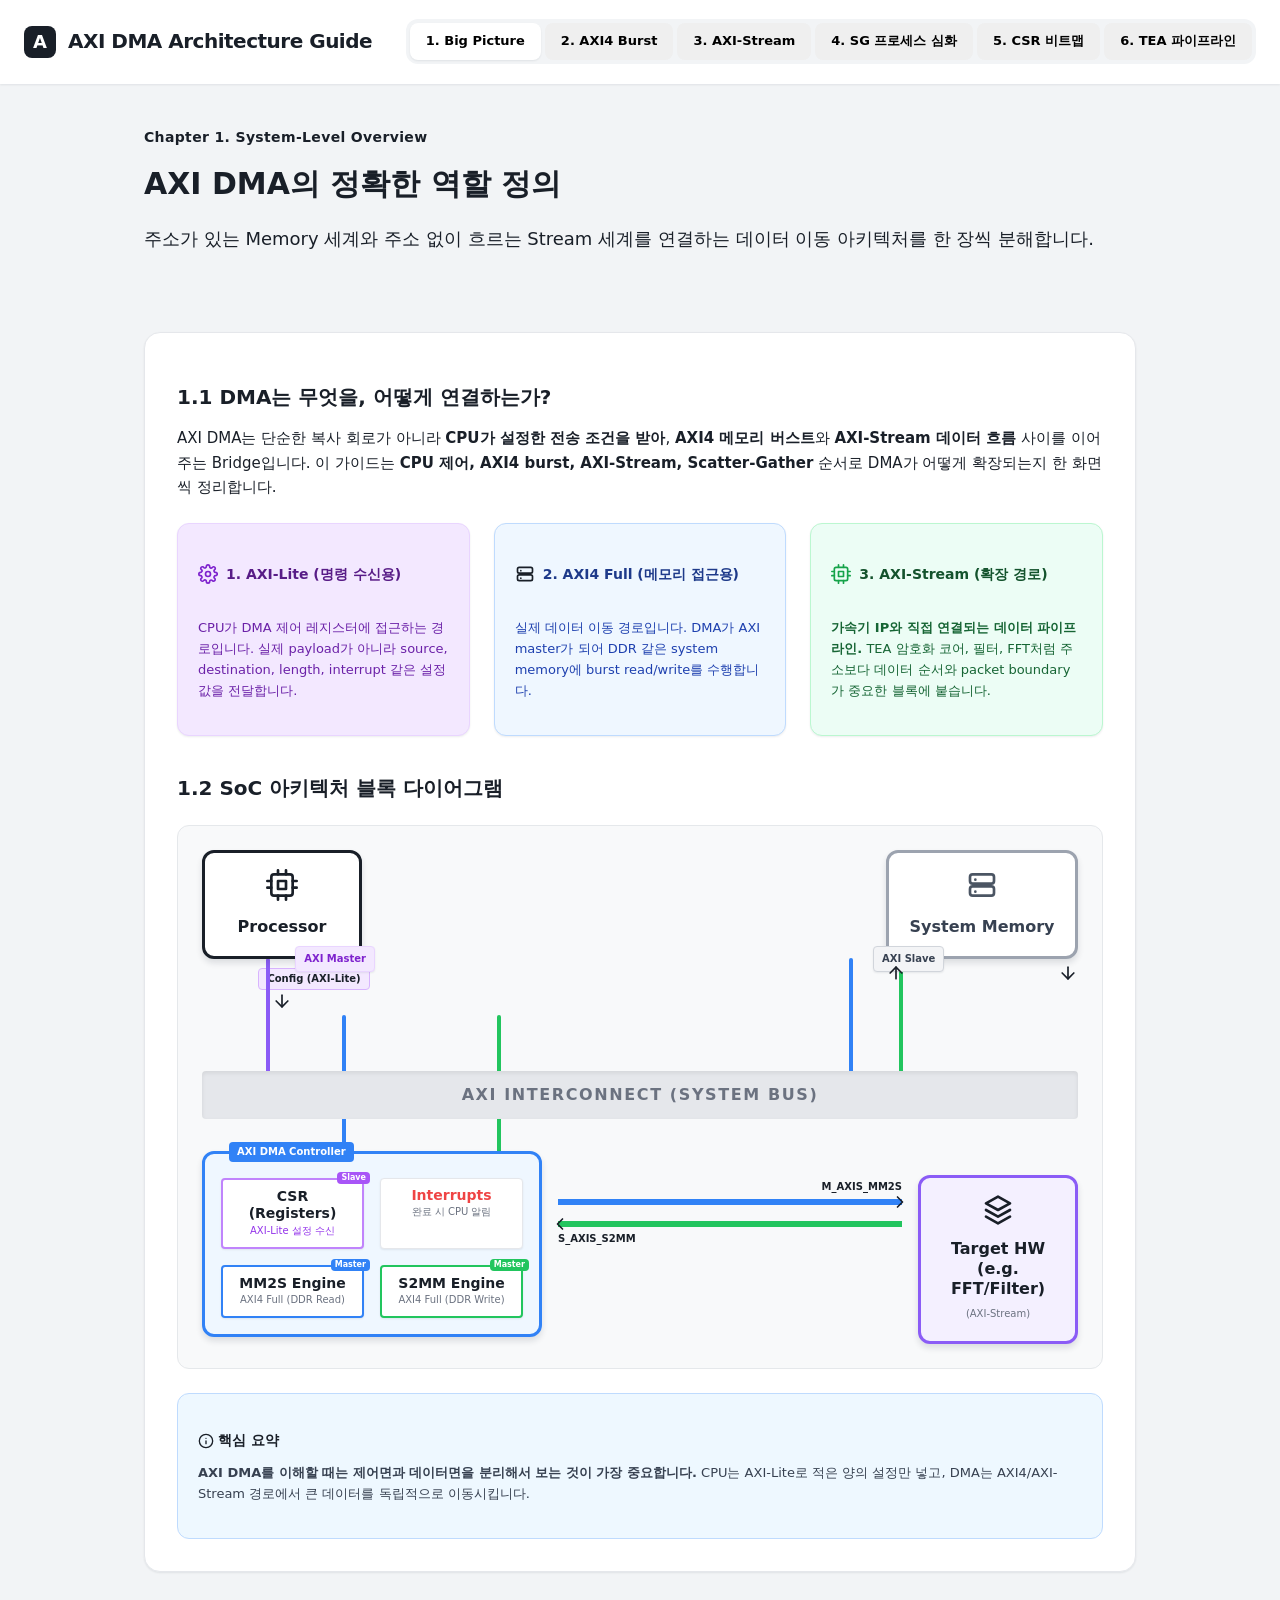
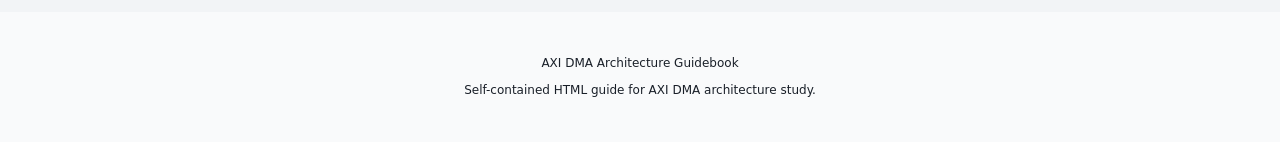
==== docs/index.html @ e0ebd192 "first commit" ====
<!DOCTYPE html>
<html lang="ko">
<head>
  <meta charset="UTF-8">
  <meta name="viewport" content="width=device-width, initial-scale=1.0">
  <title>AXI DMA Advanced Guidebook</title>
  <link rel="icon" href="data:image/svg+xml,%3Csvg viewBox='0 0 32 32'%3E%3Crect width='32' height='32' rx='7' fill='%23191f28'/%3E%3Ctext x='16' y='22' text-anchor='middle' font-size='18' font-family='Arial' font-weight='700' fill='white'%3EA%3C/text%3E%3C/svg%3E">
  
  <!-- Standalone CSS -->
  <style>
    /* Generated utility subset for standalone Guide.html */
    *,::before,::after{box-sizing:border-box;border-width:0;border-style:solid;border-color:#e5e7eb}html{line-height:1.5;-webkit-text-size-adjust:100%}body{margin:0}button{font:inherit;cursor:pointer}strong{font-weight:700}table{border-collapse:collapse}svg{display:block}main,section,div,header,footer,nav{box-sizing:border-box}
    @keyframes spin{to{transform:rotate(360deg)}}@keyframes pulse{50%{opacity:.5}}@keyframes bounce{0%,100%{transform:translateY(-25%);animation-timing-function:cubic-bezier(.8,0,1,1)}50%{transform:none;animation-timing-function:cubic-bezier(0,0,.2,1)}}
    .-bottom-2{bottom:-0.5rem}
    .-bottom-4{bottom:-1rem}
    .-bottom-5{bottom:-1.25rem}
    .-left-4{left:-1rem}
    .-mb-2{margin-bottom:-0.5rem}
    .-ml-2{margin-left:-0.5rem}
    .-mr-2{margin-right:-0.5rem}
    .-mt-1{margin-top:-0.25rem}
    .-right-10{right:-2.5rem}
    .-right-2{right:-0.5rem}
    .-right-4{right:-1rem}
    .-top-10{top:-2.5rem}
    .-top-2{top:-0.5rem}
    .-top-3{top:-0.75rem}
    .-top-5{top:-1.25rem}
    .-top-6{top:-1.5rem}
    .-translate-x-1\/2{transform:translateX(-50%)}
    .-translate-y-1\/2{transform:translateY(-50%)}
    .-z-10{z-index:-10}
    .absolute{position:absolute}
    .animate-bounce{animation:bounce 1s infinite}
    .animate-pulse{animation:pulse 2s cubic-bezier(.4,0,.6,1) infinite}
    .animate-spin{animation:spin 1s linear infinite}
    .backdrop-blur-md{backdrop-filter:blur(12px)}
    .backdrop-blur-sm{backdrop-filter:blur(12px)}
    .bg-\[\#191f28\]{background-color:#191f28}
    .bg-\[\#22c55e\]{background-color:#22c55e}
    .bg-\[\#3182f6\]{background-color:#3182f6}
    .bg-\[\#8b5cf6\]{background-color:#8b5cf6}
    .bg-\[\#dbeafe\]{background-color:#dbeafe}
    .bg-\[\#ecfdf5\]{background-color:#ecfdf5}
    .bg-\[\#eef8ff\]{background-color:#eef8ff}
    .bg-\[\#eff7ff\]{background-color:#eff7ff}
    .bg-\[\#f2f4f6\]{background-color:#f2f4f6}
    .bg-\[\#f3e8ff\]{background-color:#f3e8ff}
    .bg-\[\#f4f0ff\]{background-color:#f4f0ff}
    .bg-\[\#f8f9fa\]{background-color:#f8f9fa}
    .bg-\[\#f9fafb\]{background-color:#f9fafb}
    .bg-\[\#fff7ed\]{background-color:#fff7ed}
    .bg-blue-50{background-color:#eff6ff}
    .bg-blue-500{background-color:#3b82f6}
    .bg-blue-600{background-color:#2563eb}
    .bg-gray-100{background-color:#f3f4f6}
    .bg-gray-200{background-color:#e5e7eb}
    .bg-gray-300{background-color:#d1d5db}
    .bg-gray-50{background-color:#f9fafb}
    .bg-gray-700{background-color:#374151}
    .bg-gray-800{background-color:#1f2937}
    .bg-gray-900{background-color:#111827}
    .bg-green-50{background-color:#f0fdf4}
    .bg-green-500{background-color:#22c55e}
    .bg-green-600{background-color:#16a34a}
    .bg-orange-400{background-color:#fb923c}
    .bg-orange-50{background-color:#fff7ed}
    .bg-orange-500{background-color:#f97316}
    .bg-pink-100{background-color:#fce7f3}
    .bg-pink-500{background-color:#ec4899}
    .bg-purple-100{background-color:#f3e8ff}
    .bg-purple-50{background-color:#faf5ff}
    .bg-purple-500{background-color:#a855f7}
    .bg-purple-600{background-color:#9333ea}
    .bg-red-100{background-color:#fee2e2}
    .bg-red-500{background-color:#ef4444}
    .bg-red-600{background-color:#dc2626}
    .bg-white{background-color:#ffffff}
    .bg-white\/10{background-color:rgba(255,255,255,0.1)}
    .bg-white\/95{background-color:rgba(255,255,255,0.95)}
    .bg-yellow-50{background-color:#fefce8}
    .block{display:block}
    .blur-3xl{filter:blur(64px)}
    .border{border-width:1px;border-style:solid}
    .border-2{border-width:2px}
    .border-\[\#191f28\]{border-color:#191f28}
    .border-\[\#22c55e\]{border-color:#22c55e}
    .border-\[\#3182f6\]{border-color:#3182f6}
    .border-\[\#8b5cf6\]{border-color:#8b5cf6}
    .border-\[\#d8b4fe\]{border-color:#d8b4fe}
    .border-\[\#e5e8eb\]{border-color:#e5e8eb}
    .border-\[3px\]{border-width:3px}
    .border-blue-100{border-color:#dbeafe}
    .border-blue-200{border-color:#bfdbfe}
    .border-blue-300{border-color:#93c5fd}
    .border-blue-400{border-color:#60a5fa}
    .border-dashed{border-style:dashed}
    .border-gray-100{border-color:#f3f4f6}
    .border-gray-200{border-color:#e5e7eb}
    .border-gray-300{border-color:#d1d5db}
    .border-gray-400{border-color:#9ca3af}
    .border-gray-600{border-color:#4b5563}
    .border-gray-800{border-color:#1f2937}
    .border-green-200{border-color:#bbf7d0}
    .border-green-300{border-color:#86efac}
    .border-green-400{border-color:#4ade80}
    .border-green-500{border-color:#22c55e}
    .border-orange-200{border-color:#fed7aa}
    .border-orange-400{border-color:#fb923c}
    .border-orange-500{border-color:#f97316}
    .border-purple-200{border-color:#e9d5ff}
    .border-purple-400{border-color:#c084fc}
    .border-red-200{border-color:#fecaca}
    .border-red-400{border-color:#f87171}
    .border-red-500{border-color:#ef4444}
    .border-red-600{border-color:#dc2626}
    .border-white\/10{border-color:rgba(255,255,255,0.1)}
    .border-white\/20{border-color:rgba(255,255,255,0.2)}
    .cursor-not-allowed{cursor:not-allowed}
    .duration-1000{transition-duration:1000ms}
    .duration-300{transition-duration:300ms}
    .duration-700{transition-duration:700ms}
    .ease-in-out{transition-timing-function:cubic-bezier(.4,0,.2,1)}
    .flex{display:flex}
    .flex-1{flex:1 1 0%}
    .flex-col{flex-direction:column}
    .font-black{font-weight:900}
    .font-bold{font-weight:700}
    .font-extrabold{font-weight:800}
    .font-medium{font-weight:500}
    .font-normal{font-weight:400}
    .font-sans{font-family:system-ui, -apple-system, BlinkMacSystemFont, "Segoe UI", sans-serif}
    .font-semibold{font-weight:600}
    .gap-1{gap:0.25rem}
    .gap-2{gap:0.5rem}
    .gap-3{gap:0.75rem}
    .gap-4{gap:1rem}
    .gap-5{gap:1.25rem}
    .gap-6{gap:1.5rem}
    .gap-8{gap:2rem}
    .grid{display:grid}
    .grid-cols-2{grid-template-columns:repeat(2, minmax(0, 1fr))}
    .grid-cols-\[90px_1fr\]{grid-template-columns:90px 1fr}
    .h-1{height:0.25rem}
    .h-1\.5{height:0.375rem}
    .h-10{height:2.5rem}
    .h-12{height:3rem}
    .h-16{height:4rem}
    .h-2{height:0.5rem}
    .h-24{height:6rem}
    .h-28{height:7rem}
    .h-3{height:0.75rem}
    .h-32{height:8rem}
    .h-4{height:1rem}
    .h-40{height:10rem}
    .h-48{height:12rem}
    .h-5{height:1.25rem}
    .h-6{height:1.5rem}
    .h-8{height:2rem}
    .h-\[180px\]{height:180px}
    .h-\[240px\]{height:240px}
    .h-\[360px\]{height:360px}
    .h-full{height:100%}
    .h-px{height:1px}
    .hidden{display:none}
    .hover\:bg-blue-600:hover{background-color:#2563eb}
    .hover\:bg-gray-200\/50:hover{background-color:rgba(229,231,235,0.5)}
    .hover\:bg-green-600:hover{background-color:#16a34a}
    .hover\:bg-orange-600:hover{background-color:#ea580c}
    .hover\:bg-purple-600:hover{background-color:#9333ea}
    .hover\:text-\[\#4e5968\]:hover{font-size:#4e5968}
    .inset-0{inset:0}
    .inset-x-0{left:0;right:0}
    .italic{font-style:italic}
    .items-center{align-items:center}
    .items-start{align-items:flex-start}
    .items-stretch{align-items:stretch}
    .justify-between{justify-content:space-between}
    .justify-center{justify-content:center}
    .justify-end{justify-content:flex-end}
    .justify-start{justify-content:flex-start}
    .leading-relaxed{line-height:1.625}
    .leading-tight{line-height:1.25}
    .left-0{left:0}
    .left-1\/2{left:50%}
    .left-4{left:1rem}
    .left-6{left:1.5rem}
    .left-8{left:2rem}
    .left-\[-20px\]{left:-20px}
    .left-\[140px\]{left:140px}
    .left-\[295px\]{left:295px}
    .left-\[64px\]{left:64px}
    @media (min-width:1024px){.lg\:flex{display:flex}}
    @media (min-width:1024px){.lg\:flex-row{flex-direction:row}}
    @media (min-width:1024px){.lg\:grid-cols-2{grid-template-columns:repeat(2, minmax(0, 1fr))}}
    @media (min-width:1024px){.lg\:grid-cols-\[1\.1fr_0\.9fr\]{grid-template-columns:1.1fr 0.9fr}}
    @media (min-width:1024px){.lg\:grid-cols-\[1\.4fr_1fr\]{grid-template-columns:1.4fr 1fr}}
    @media (min-width:1024px){.lg\:grid-cols-\[1fr_80px_1fr_80px_1fr\]{grid-template-columns:1fr 80px 1fr 80px 1fr}}
    @media (min-width:1024px){.lg\:hidden{display:none}}
    @media (min-width:1024px){.lg\:py-10{padding-top:2.5rem;padding-bottom:2.5rem}}
    .linear{transition-timing-function:linear}
    .max-w-2xl{max-width:42rem}
    .max-w-4xl{max-width:56rem}
    .max-w-5xl{max-width:64rem}
    .mb-1{margin-bottom:0.25rem}
    .mb-10{margin-bottom:2.5rem}
    .mb-2{margin-bottom:0.5rem}
    .mb-3{margin-bottom:0.75rem}
    .mb-4{margin-bottom:1rem}
    .mb-6{margin-bottom:1.5rem}
    .mb-8{margin-bottom:2rem}
    @media (min-width:768px){.md\:grid-cols-2{grid-template-columns:repeat(2, minmax(0, 1fr))}}
    @media (min-width:768px){.md\:grid-cols-3{grid-template-columns:repeat(3, minmax(0, 1fr))}}
    @media (min-width:768px){.md\:grid-cols-5{grid-template-columns:repeat(5, minmax(0, 1fr))}}
    .min-h-\[72px\]{min-height:72px}
    .min-h-screen{min-height:100vh}
    .ml-1{margin-left:0.25rem}
    .ml-12{margin-left:3rem}
    .ml-16{margin-left:4rem}
    .ml-2{margin-left:0.5rem}
    .mt-0\.5{margin-top:0.125rem}
    .mt-1{margin-top:0.25rem}
    .mt-10{margin-top:2.5rem}
    .mt-12{margin-top:3rem}
    .mt-2{margin-top:0.5rem}
    .mt-3{margin-top:0.75rem}
    .mt-4{margin-top:1rem}
    .mt-6{margin-top:1.5rem}
    .mt-8{margin-top:2rem}
    .mt-auto{margin-top:auto}
    .mx-2{margin-left:0.5rem;margin-right:0.5rem}
    .mx-auto{margin-left:auto;margin-right:auto}
    .opacity-0{opacity:0.0}
    .opacity-50{opacity:0.5}
    .opacity-60{opacity:0.6}
    .overflow-hidden{overflow:hidden}
    .overflow-x-auto{overflow-x:auto}
    .p-1{padding:0.25rem}
    .p-2{padding:0.5rem}
    .p-3{padding:0.75rem}
    .p-4{padding:1rem}
    .p-5{padding:1.25rem}
    .p-6{padding:1.5rem}
    .p-8{padding:2rem}
    .pb-6{padding-bottom:1.5rem}
    .pl-3{padding-left:0.75rem}
    .pointer-events-none{pointer-events:none}
    .px-1{padding-left:0.25rem;padding-right:0.25rem}
    .px-1\.5{padding-left:0.375rem;padding-right:0.375rem}
    .px-2{padding-left:0.5rem;padding-right:0.5rem}
    .px-3{padding-left:0.75rem;padding-right:0.75rem}
    .px-4{padding-left:1rem;padding-right:1rem}
    .px-5{padding-left:1.25rem;padding-right:1.25rem}
    .px-6{padding-left:1.5rem;padding-right:1.5rem}
    .py-0\.5{padding-top:0.125rem;padding-bottom:0.125rem}
    .py-1{padding-top:0.25rem;padding-bottom:0.25rem}
    .py-1\.5{padding-top:0.375rem;padding-bottom:0.375rem}
    .py-2{padding-top:0.5rem;padding-bottom:0.5rem}
    .py-2\.5{padding-top:0.625rem;padding-bottom:0.625rem}
    .py-4{padding-top:1rem;padding-bottom:1rem}
    .py-8{padding-top:2rem;padding-bottom:2rem}
    .relative{position:relative}
    .right-4{right:1rem}
    .right-\[175px\]{right:175px}
    .right-\[225px\]{right:225px}
    .rounded{border-radius:0.25rem}
    .rounded-2xl{border-radius:1rem}
    .rounded-full{border-radius:9999px}
    .rounded-lg{border-radius:0.5rem}
    .rounded-md{border-radius:0.25rem}
    .rounded-xl{border-radius:0.75rem}
    .self-start{align-self:flex-start}
    .shadow{box-shadow:0 1px 3px rgba(15,23,42,.12),0 1px 2px rgba(15,23,42,.08)}
    .shadow-\[0_0_15px_rgba\(0\,0\,0\,0\.5\)\]{box-shadow:0 0 15px rgba(0,0,0,0.5)}
    .shadow-\[0_0_15px_rgba\(249\,115\,22\,0\.4\)\]{box-shadow:0 0 15px rgba(249,115,22,0.4)}
    .shadow-\[0_0_15px_rgba\(49\,130\,246\,0\.5\)\]{box-shadow:0 0 15px rgba(49,130,246,0.5)}
    .shadow-inner{box-shadow:inset 0 2px 4px rgba(0,0,0,.08)}
    .shadow-lg{box-shadow:0 10px 15px rgba(15,23,42,.15)}
    .shadow-md{box-shadow:0 4px 6px rgba(15,23,42,.12)}
    .shadow-sm{box-shadow:0 1px 2px rgba(15,23,42,.08)}
    .shrink-0{flex-shrink:0}
    .sticky{position:sticky}
    .text-2xl{font-size:1.5rem;line-height:1.25}
    .text-3xl{font-size:1.875rem;line-height:1.25}
    .text-\[\#191f28\]{font-size:#191f28}
    .text-\[\#22c55e\]{font-size:#22c55e}
    .text-\[\#3182f6\]{font-size:#3182f6}
    .text-\[\#4e5968\]{font-size:#4e5968}
    .text-\[\#7c3aed\]{font-size:#7c3aed}
    .text-\[\#8b5cf6\]{font-size:#8b5cf6}
    .text-\[\#8b95a1\]{font-size:#8b95a1}
    .text-\[\#f59e0b\]{font-size:#f59e0b}
    .text-\[10px\]{font-size:10px}
    .text-\[11px\]{font-size:11px}
    .text-\[12\.5px\]{font-size:12.5px}
    .text-\[12px\]{font-size:12px}
    .text-\[13px\]{font-size:13px}
    .text-\[14px\]{font-size:14px}
    .text-\[15px\]{font-size:15px}
    .text-\[8px\]{font-size:8px}
    .text-\[9px\]{font-size:9px}
    .text-blue-300{color:#93c5fd}
    .text-blue-400{color:#60a5fa}
    .text-blue-600{color:#2563eb}
    .text-blue-700{color:#1d4ed8}
    .text-blue-800{color:#1e40af}
    .text-blue-900{color:#1e3a8a}
    .text-center{text-align:center}
    .text-gray-200{color:#e5e7eb}
    .text-gray-300{color:#d1d5db}
    .text-gray-400{color:#9ca3af}
    .text-gray-500{color:#6b7280}
    .text-gray-600{color:#4b5563}
    .text-gray-700{color:#374151}
    .text-green-300{color:#86efac}
    .text-green-400{color:#4ade80}
    .text-green-600{color:#16a34a}
    .text-green-700{color:#15803d}
    .text-green-800{color:#166534}
    .text-green-900{color:#14532d}
    .text-lg{font-size:1.125rem;line-height:1.25}
    .text-orange-400{color:#fb923c}
    .text-orange-500{color:#f97316}
    .text-orange-600{color:#ea580c}
    .text-orange-700{color:#c2410c}
    .text-orange-800{color:#9a3412}
    .text-orange-900{color:#7c2d12}
    .text-pink-100{color:#fce7f3}
    .text-pink-500{color:#ec4899}
    .text-pink-600{color:#db2777}
    .text-purple-100{color:#f3e8ff}
    .text-purple-500{color:#a855f7}
    .text-purple-600{color:#9333ea}
    .text-purple-700{color:#7e22ce}
    .text-purple-800{color:#6b21a8}
    .text-purple-900{color:#581c87}
    .text-red-400{color:#f87171}
    .text-red-500{color:#ef4444}
    .text-red-600{color:#dc2626}
    .text-sm{font-size:0.875rem;line-height:1.25}
    .text-white{color:#ffffff}
    .text-xl{font-size:1.25rem;line-height:1.25}
    .text-xs{font-size:0.75rem;line-height:1.25}
    .text-yellow-700{color:#a16207}
    .top-0{top:0}
    .top-1\/2{top:50%}
    .top-4{top:1rem}
    .top-\[108px\]{top:108px}
    .top-\[125px\]{top:125px}
    .top-\[15\%\]{top:15%}
    .top-\[165px\]{top:165px}
    .top-\[20\%\]{top:20%}
    .top-\[250px\]{top:250px}
    .top-\[30\%\]{top:30%}
    .top-\[35\%\]{top:35%}
    .top-\[40px\]{top:40px}
    .top-\[45\%\]{top:45%}
    .top-\[50\%\]{top:50%}
    .top-\[60\%\]{top:60%}
    .top-\[65\%\]{top:65%}
    .top-\[75\%\]{top:75%}
    .top-\[80\%\]{top:80%}
    .tracking-tight{letter-spacing:-0.025em}
    .tracking-wide{letter-spacing:0.025em}
    .tracking-widest{letter-spacing:0.1em}
    .transition-all{transition:all .2s ease}
    .transition-opacity{transition:all .2s ease}
    .transition-transform{transition:all .2s ease}
    .uppercase{text-transform:uppercase}
    .w-0{width:0}
    .w-1{width:0.25rem}
    .w-16{width:4rem}
    .w-20{width:5rem}
    .w-24{width:6rem}
    .w-28{width:7rem}
    .w-3{width:0.75rem}
    .w-32{width:8rem}
    .w-4{width:1rem}
    .w-40{width:10rem}
    .w-48{width:12rem}
    .w-5{width:1.25rem}
    .w-6{width:1.5rem}
    .w-8{width:2rem}
    .w-\[340px\]{width:340px}
    .w-full{width:100%}
    .w-px{width:1px}
    .whitespace-nowrap{white-space:nowrap}
    .z-0{z-index:0}
    .z-10{z-index:10}
    .z-20{z-index:20}
    .z-50{z-index:50}
    .space-y-10 > :not([hidden]) ~ :not([hidden]){margin-top:2.5rem}
    .space-y-2 > :not([hidden]) ~ :not([hidden]){margin-top:0.5rem}
    .space-y-3 > :not([hidden]) ~ :not([hidden]){margin-top:0.75rem}
    .space-y-4 > :not([hidden]) ~ :not([hidden]){margin-top:1rem}
    @media (min-width:1024px){.lg\:hidden{display:none}.lg\:flex{display:flex}.lg\:flex-row{flex-direction:row}.lg\:py-10{padding-top:2.5rem;padding-bottom:2.5rem}}
    @media (min-width:768px){.md\:block{display:block}.md\:grid-cols-2{grid-template-columns:repeat(2,minmax(0,1fr))}.md\:grid-cols-3{grid-template-columns:repeat(3,minmax(0,1fr))}.md\:grid-cols-5{grid-template-columns:repeat(5,minmax(0,1fr))}}

        body {
          font-family: "Pretendard", -apple-system, BlinkMacSystemFont, system-ui, Roboto, sans-serif;
          background-color: #f2f4f6;
          color: #191f28;
          line-height: 1.6;
        }
        
        ::selection {
          background-color: #3182f6;
          color: white;
        }

        .inline-icon {
          display: inline-block;
          flex-shrink: 0;
          stroke: currentColor;
          vertical-align: -0.125em;
        }

        .hide-scrollbar::-webkit-scrollbar {
          display: none;
        }
        .hide-scrollbar {
          -ms-overflow-style: none;
          scrollbar-width: none;
        }

        .data-table {
          width: 100%;
          border-collapse: collapse;
          font-size: 0.875rem;
        }
        .data-table th, .data-table td {
          border: 1px solid #e5e8eb;
          padding: 12px 16px;
          text-align: left;
        }
        .data-table th {
          background-color: #f9fafb;
          font-weight: 700;
          color: #4e5968;
        }
        .data-table td {
          color: #191f28;
          vertical-align: top;
        }
        .tab-content {
          display: none;
          animation: fadeIn 0.3s ease-out forwards;
        }
        .tab-content.active {
          display: block;
        }
        @keyframes fadeIn {
          from { opacity: 0; transform: translateY(5px); }
          to { opacity: 1; transform: translateY(0); }
        }

        /* SG & AXI Animation Classes */
        .bd-card { transition: all 0.4s ease; border: 2px solid transparent; }
        .bd-active { border-color: #3182f6; box-shadow: 0 0 0 4px rgba(49, 130, 246, 0.2); transform: translateX(10px); }
        .bd-updating { border-color: #f59e0b; box-shadow: 0 0 0 4px rgba(245, 158, 11, 0.2); transform: translateX(10px); }
        .bd-completed { border-color: #22c55e; background-color: #f0fdf4; opacity: 0.7; }
        
        .data-chunk { transition: all 0.4s ease; border: 2px dashed #cbd5e1; }
        .data-chunk-active { border-color: #8b5cf6; border-style: solid; box-shadow: 0 0 15px rgba(139, 92, 246, 0.4); background-color: #f3e8ff; }
        .data-chunk-done { border-color: #22c55e; border-style: solid; background-color: #dcfce7; }
        
        @keyframes progressFill { from { width: 0%; } to { width: 100%; } }
        .progress-active { animation: progressFill 2s linear forwards; }
        
        /* Stream Packet Animations */
        .stream-packet { 
          position: absolute; 
          transition: transform 2s linear, opacity 0.3s;
        }
        
        @keyframes flowConveyor {
          0% { background-position: 0 0; }
          100% { background-position: 40px 0; }
        }
        .conveyor-belt {
          background-image: linear-gradient(45deg, rgba(255,255,255,.15) 25%, transparent 25%, transparent 50%, rgba(255,255,255,.15) 50%, rgba(255,255,255,.15) 75%, transparent 75%, transparent);
          background-size: 40px 40px;
        }
        .conveyor-active {
          animation: flowConveyor 1s linear infinite reverse;
        }
        
        /* AXI4 Full Signal Animations */
        .packet { transition: all 0.5s ease-in-out; opacity: 0; position: absolute; }
        .packet.moving-right { transform: translateX(300px); opacity: 1; }
        .packet.moving-left { transform: translateX(-300px); opacity: 1; }

        /* Bitfield Hover Effects */
        .bit-group { transition: all 0.2s; cursor: pointer; }
        .bit-group:hover { transform: scale(1.05); z-index: 10; position: relative; box-shadow: 0 4px 6px -1px rgba(0, 0, 0, 0.1); }
        .desc-box { transition: all 0.3s; }
  </style>
</head>
<body class="min-h-screen flex flex-col">

  <!-- Header / GNB -->
  <header class="sticky top-0 z-50 bg-white/95 backdrop-blur-md border-b border-gray-200 px-6 py-4 flex justify-between items-center shadow-sm">
    <div class="flex items-center gap-3">
      <div class="w-8 h-8 bg-[#191f28] rounded-lg flex items-center justify-center text-white font-bold text-lg">A</div>
      <h1 class="text-xl font-bold text-[#191f28] tracking-tight">AXI DMA Architecture Guide</h1>
    </div>
    
    <!-- Desktop Nav -->
    <nav class="hidden lg:flex gap-1 bg-[#f2f4f6] p-1 rounded-xl overflow-x-auto">
      <button onclick="switchTab('intro')" id="nav-intro" class="tab-btn px-4 py-2 rounded-lg text-[13px] font-semibold transition-all bg-white text-[#191f28] shadow-sm">1. Big Picture</button>
      <button onclick="switchTab('axi4')" id="nav-axi4" class="tab-btn px-4 py-2 rounded-lg text-[13px] font-semibold transition-all text-[#8b95a1] hover:text-[#4e5968] hover:bg-gray-200/50">2. AXI4 Burst</button>
      <button onclick="switchTab('axi')" id="nav-axi" class="tab-btn px-4 py-2 rounded-lg text-[13px] font-semibold transition-all text-[#8b95a1] hover:text-[#4e5968] hover:bg-gray-200/50">3. AXI-Stream</button>
      <button onclick="switchTab('sg')" id="nav-sg" class="tab-btn px-4 py-2 rounded-lg text-[13px] font-semibold transition-all text-[#8b95a1] hover:text-[#4e5968] hover:bg-gray-200/50">4. SG 프로세스 심화</button>
      <button onclick="switchTab('csr')" id="nav-csr" class="tab-btn px-4 py-2 rounded-lg text-[13px] font-semibold transition-all text-[#8b95a1] hover:text-[#4e5968] hover:bg-gray-200/50">5. CSR 비트맵</button>
      <button onclick="switchTab('case')" id="nav-case" class="tab-btn px-4 py-2 rounded-lg text-[13px] font-semibold transition-all text-[#8b95a1] hover:text-[#4e5968] hover:bg-gray-200/50">6. TEA 파이프라인</button>
    </nav>
  </header>

  <!-- Mobile Nav -->
  <div class="lg:hidden bg-white border-b border-gray-200 px-2 py-2 flex overflow-x-auto hide-scrollbar gap-2">
    <button onclick="switchTab('intro')" id="mob-intro" class="mob-btn shrink-0 px-3 py-1.5 rounded-lg text-xs font-bold bg-[#191f28] text-white">1. Big Picture</button>
    <button onclick="switchTab('axi4')" id="mob-axi4" class="mob-btn shrink-0 px-3 py-1.5 rounded-lg text-xs font-medium text-gray-500 bg-gray-50 border border-gray-200">2. Burst</button>
    <button onclick="switchTab('axi')" id="mob-axi" class="mob-btn shrink-0 px-3 py-1.5 rounded-lg text-xs font-medium text-gray-500 bg-gray-50 border border-gray-200">3. Stream</button>
    <button onclick="switchTab('sg')" id="mob-sg" class="mob-btn shrink-0 px-3 py-1.5 rounded-lg text-xs font-medium text-gray-500 bg-gray-50 border border-gray-200">4. SG 모드</button>
    <button onclick="switchTab('csr')" id="mob-csr" class="mob-btn shrink-0 px-3 py-1.5 rounded-lg text-xs font-medium text-gray-500 bg-gray-50 border border-gray-200">5. CSR</button>
    <button onclick="switchTab('case')" id="mob-case" class="mob-btn shrink-0 px-3 py-1.5 rounded-lg text-xs font-medium text-gray-500 bg-gray-50 border border-gray-200">6. TEA 사례</button>
  </div>

  <main class="max-w-5xl w-full mx-auto px-4 py-8 lg:py-10 flex-1">
    
    <!-- ==========================================
         Chapter 1. System Big Picture
    =========================================== -->
    <section id="intro-section" class="tab-content active space-y-10">
      <div class="space-y-4 border-b border-gray-200 pb-6">
        <span class="text-[#3182f6] font-bold text-sm tracking-wide">Chapter 1. System-Level Overview</span>
        <h2 class="text-3xl font-extrabold text-[#191f28]">AXI DMA의 정확한 역할 정의</h2>
        <p class="text-[#4e5968] text-lg">주소가 있는 Memory 세계와 주소 없이 흐르는 Stream 세계를 연결하는 데이터 이동 아키텍처를 한 장씩 분해합니다.</p>
      </div>

      <div class="bg-white rounded-2xl p-8 border border-gray-200 shadow-sm">
        
        <!-- DMA의 정확한 정의 해설 -->
        <h3 class="text-xl font-bold text-[#191f28] mb-4">1.1 DMA는 무엇을, 어떻게 연결하는가?</h3>
        <p class="text-[15px] text-[#4e5968] mb-6 leading-relaxed">
          AXI DMA는 단순한 복사 회로가 아니라 <strong>CPU가 설정한 전송 조건을 받아</strong>, <strong>AXI4 메모리 버스트</strong>와
          <strong>AXI-Stream 데이터 흐름</strong> 사이를 이어 주는 Bridge입니다.
          이 가이드는 <strong>CPU 제어, AXI4 burst, AXI-Stream, Scatter-Gather</strong> 순서로 DMA가 어떻게 확장되는지 한 화면씩 정리합니다.
        </p>

        <div class="grid md:grid-cols-3 gap-6 mb-10">
          <div class="bg-[#f3e8ff] p-5 rounded-xl border border-purple-200 shadow-sm">
            <div class="flex items-center gap-2 mb-2">
              <i data-lucide="settings" class="w-5 h-5 text-purple-700"></i>
              <h4 class="font-bold text-purple-900 text-[14px]">1. AXI-Lite (명령 수신용)</h4>
            </div>
            <p class="text-[13px] text-purple-800 leading-relaxed">
              CPU가 DMA 제어 레지스터에 접근하는 경로입니다. 실제 payload가 아니라 source, destination, length, interrupt 같은 설정 값을 전달합니다.
            </p>
          </div>
          
          <div class="bg-[#eff7ff] p-5 rounded-xl border border-blue-200 shadow-sm">
            <div class="flex items-center gap-2 mb-2">
              <i data-lucide="server" class="w-5 h-5 text-[#3182f6]"></i>
              <h4 class="font-bold text-blue-900 text-[14px]">2. AXI4 Full (메모리 접근용)</h4>
            </div>
            <p class="text-[13px] text-blue-800 leading-relaxed">
              실제 데이터 이동 경로입니다. DMA가 AXI master가 되어 DDR 같은 system memory에 burst read/write를 수행합니다.
            </p>
          </div>

          <div class="bg-[#ecfdf5] p-5 rounded-xl border border-green-200 shadow-sm">
            <div class="flex items-center gap-2 mb-2">
              <i data-lucide="cpu" class="w-5 h-5 text-green-600"></i>
              <h4 class="font-bold text-green-900 text-[14px]">3. AXI-Stream (확장 경로)</h4>
            </div>
            <p class="text-[13px] text-green-800 leading-relaxed">
              <strong>가속기 IP와 직접 연결되는 데이터 파이프라인.</strong> TEA 암호화 코어, 필터, FFT처럼 주소보다 데이터 순서와 packet boundary가 중요한 블록에 붙습니다.
            </p>
          </div>
        </div>

        <!-- System Big Picture Diagram -->
        <h3 class="text-xl font-bold text-[#191f28] mb-6">1.2 SoC 아키텍처 블록 다이어그램</h3>
        <div class="bg-[#f8f9fa] border border-[#e5e8eb] p-6 rounded-xl flex flex-col items-center">
          <div class="w-full max-w-4xl relative">
            <div class="flex justify-between items-start mb-10">
              <div class="w-40 flex flex-col items-center">
                <div class="w-full bg-white border-[3px] border-[#191f28] rounded-xl p-4 shadow-md text-center z-10 relative">
                  <i data-lucide="cpu" class="w-8 h-8 text-[#191f28] mx-auto mb-2"></i>
                  <span class="font-extrabold text-[#191f28] block">Processor</span>
                  <span class="absolute -right-4 -bottom-4 bg-purple-100 text-purple-700 text-[10px] font-bold px-2 py-1 rounded shadow-sm border border-purple-200">AXI Master</span>
                </div>
                <div class="h-10 border-l-4 border-dashed border-[#8b5cf6] flex items-center justify-center -mb-2">
                  <span class="bg-[#f3e8ff] text-[#7c3aed] text-[10px] font-bold px-2 py-0.5 rounded border border-[#d8b4fe] ml-16 whitespace-nowrap">Config (AXI-Lite)</span>
                </div>
                <i data-lucide="arrow-down" class="text-[#8b5cf6] z-10"></i>
              </div>

              <div class="w-48 flex flex-col items-center">
                <div class="w-full bg-white border-[3px] border-gray-400 rounded-xl p-4 shadow-md text-center z-10 relative">
                  <i data-lucide="server" class="w-8 h-8 text-gray-600 mx-auto mb-2"></i>
                  <span class="font-extrabold text-gray-700 block">System Memory</span>
                  <span class="absolute -left-4 -bottom-4 bg-gray-100 text-gray-700 text-[10px] font-bold px-2 py-1 rounded shadow-sm border border-gray-300">AXI Slave</span>
                </div>
                <div class="flex w-full justify-between mt-2">
                  <div class="flex flex-col items-center">
                     <i data-lucide="arrow-up" class="text-[#3182f6] -mt-1 z-10"></i>
                     <div class="h-12 border-l-4 border-[#3182f6]"></div>
                  </div>
                  <div class="flex flex-col items-center">
                     <i data-lucide="arrow-down" class="text-[#22c55e] -mt-1 z-10"></i>
                     <div class="h-12 border-l-4 border-[#22c55e]"></div>
                  </div>
                </div>
              </div>
            </div>

            <div class="w-full h-12 bg-gray-200 border-y-2 border-gray-300 flex items-center justify-center shadow-inner relative rounded z-10">
              <span class="font-extrabold text-gray-500 tracking-widest uppercase">AXI Interconnect (System Bus)</span>
            </div>

            <div class="flex justify-between items-start mt-8">
              <div class="w-[340px] bg-[#eff7ff] border-[3px] border-[#3182f6] rounded-xl p-4 shadow-md z-10 relative">
                <div class="absolute -top-3 left-6 bg-[#3182f6] text-white text-[10px] font-bold px-2 py-0.5 rounded">AXI DMA Controller</div>
                
                <div class="grid grid-cols-2 gap-4 mt-2">
                  <div class="bg-white border-2 border-purple-400 rounded p-2 text-center shadow-sm relative">
                    <span class="absolute -top-2 -right-2 bg-purple-500 text-white text-[8px] font-bold px-1 rounded">Slave</span>
                    <span class="block font-bold text-[#191f28] text-sm">CSR (Registers)</span>
                    <span class="block text-[10px] text-purple-600">AXI-Lite 설정 수신</span>
                  </div>
                  <div class="bg-white border border-gray-200 rounded p-2 text-center shadow-sm">
                    <span class="block font-bold text-red-500 text-sm">Interrupts</span>
                    <span class="block text-[10px] text-gray-500">완료 시 CPU 알림</span>
                  </div>
                  <div class="bg-white border-2 border-[#3182f6] rounded p-2 text-center shadow-sm flex flex-col justify-center relative">
                    <span class="absolute -top-2 -right-2 bg-[#3182f6] text-white text-[8px] font-bold px-1 rounded">Master</span>
                    <span class="block font-extrabold text-[#3182f6] text-sm">MM2S Engine</span>
                    <span class="block text-[10px] text-gray-500">AXI4 Full (DDR Read)</span>
                  </div>
                  <div class="bg-white border-2 border-[#22c55e] rounded p-2 text-center shadow-sm flex flex-col justify-center relative">
                    <span class="absolute -top-2 -right-2 bg-[#22c55e] text-white text-[8px] font-bold px-1 rounded">Master</span>
                    <span class="block font-extrabold text-[#22c55e] text-sm">S2MM Engine</span>
                    <span class="block text-[10px] text-gray-500">AXI4 Full (DDR Write)</span>
                  </div>
                </div>
              </div>

              <div class="flex-1 flex flex-col items-center justify-center relative px-4 mt-12">
                <div class="w-full h-1.5 bg-[#3182f6] relative flex items-center justify-end mb-4">
                  <div class="absolute -top-5 text-[10px] font-bold text-[#3182f6]">M_AXIS_MM2S</div>
                  <i data-lucide="chevron-right" class="text-[#3182f6] -mr-2"></i>
                </div>
                <div class="w-full h-1.5 bg-[#22c55e] relative flex items-center justify-start">
                  <div class="absolute -bottom-5 text-[10px] font-bold text-[#22c55e]">S_AXIS_S2MM</div>
                  <i data-lucide="chevron-left" class="text-[#22c55e] -ml-2"></i>
                </div>
              </div>

              <div class="w-40 flex flex-col items-center mt-6">
                <div class="w-full bg-[#f4f0ff] border-[3px] border-[#8b5cf6] rounded-xl p-4 shadow-md text-center z-10">
                  <i data-lucide="layers" class="w-8 h-8 text-[#8b5cf6] mx-auto mb-2"></i>
                  <span class="font-extrabold text-[#8b5cf6] block leading-tight">Target HW<br>(e.g. FFT/Filter)</span>
                  <span class="text-[10px] text-gray-500">(AXI-Stream)</span>
                </div>
              </div>
            </div>

            <!-- Interconnect vertical lines -->
            <div class="absolute left-[64px] top-[108px] w-1 bg-[#8b5cf6] z-0 opacity-80 rounded-full" style="height: 150px;"></div>
            <div class="absolute right-[225px] top-[108px] w-1 bg-[#3182f6] z-0 opacity-80 rounded-full" style="height: 150px;"></div>
            <div class="absolute right-[175px] top-[108px] w-1 bg-[#22c55e] z-0 opacity-80 rounded-full" style="height: 150px;"></div>
            <div class="absolute left-[140px] top-[165px] w-1 bg-[#3182f6] z-0 opacity-80 rounded-full" style="height: 170px;"></div>
            <div class="absolute left-[295px] top-[165px] w-1 bg-[#22c55e] z-0 opacity-80 rounded-full" style="height: 170px;"></div>
          </div>
        </div>
        
        <!-- Scope note for the base DMA architecture -->
        <div class="mt-6 bg-[#eef8ff] p-5 rounded-xl border border-blue-200">
          <h4 class="font-bold text-[#3182f6] text-sm mb-2 flex items-center gap-1"><i data-lucide="info" class="w-4 h-4"></i> 핵심 요약</h4>
          <p class="text-[13px] text-gray-700">
            <strong>AXI DMA를 이해할 때는 제어면과 데이터면을 분리해서 보는 것이 가장 중요합니다.</strong>
            CPU는 AXI-Lite로 적은 양의 설정만 넣고, DMA는 AXI4/AXI-Stream 경로에서 큰 데이터를 독립적으로 이동시킵니다.
          </p>
        </div>
      </div>
    </section>

    <!-- ==========================================
         Chapter 2. AXI4 Full (Burst Transaction)
    =========================================== -->
    <section id="axi4-section" class="tab-content space-y-10">
      <div class="space-y-4 border-b border-gray-200 pb-6">
        <span class="text-[#3182f6] font-bold text-sm tracking-wide">Chapter 2. The Power of AXI4 Full</span>
        <h2 class="text-3xl font-extrabold text-[#191f28]">데이터 고속도로: AXI4 Full 버스트 트랜잭션</h2>
        <p class="text-[#4e5968] text-lg">DMA가 대용량 데이터를 빠르게 옮기는 핵심은 CPU 제어와 AXI4 burst 데이터 경로를 분리하는 데 있습니다.</p>
      </div>

      <div class="grid lg:grid-cols-[1.4fr_1fr] gap-6">
        <div class="bg-white p-8 rounded-2xl border border-gray-200 shadow-sm">
        <h3 class="text-xl font-bold text-[#191f28] mb-4">2.1 MMIO 실행 시퀀스</h3>
          <div class="space-y-4">
            <div class="bg-[#f9fafb] border border-gray-200 rounded-xl p-4">
              <span class="text-[11px] font-bold text-purple-600">STEP 1</span>
              <p class="text-[14px] text-[#191f28] font-semibold mt-1">CONTROL 레지스터에서 Enable과 Interrupt Enable을 설정</p>
              <p class="text-[13px] text-[#4e5968] mt-1">DMA 엔진을 활성화합니다. interrupt enable을 함께 켜면 완료 시 CPU가 polling 없이 알림을 받을 수 있습니다.</p>
            </div>
            <div class="bg-[#f9fafb] border border-gray-200 rounded-xl p-4">
              <span class="text-[11px] font-bold text-blue-600">STEP 2</span>
              <p class="text-[14px] text-[#191f28] font-semibold mt-1">SOURCE / DEST 레지스터에 시작 주소 기록</p>
              <p class="text-[13px] text-[#4e5968] mt-1">기본 MM2MM 구조에서는 source와 destination이 모두 메모리 주소입니다. 스트림 포트가 아니라 AXI 메모리 공간 두 곳을 연결합니다.</p>
            </div>
            <div class="bg-[#f9fafb] border border-gray-200 rounded-xl p-4">
              <span class="text-[11px] font-bold text-green-600">STEP 3</span>
              <p class="text-[14px] text-[#191f28] font-semibold mt-1">NUM 레지스터에 시작 플래그, 묶음 크기, 총 길이를 함께 기록</p>
              <p class="text-[13px] text-[#4e5968] mt-1">전송 시작 트리거입니다. Chunk는 한 번에 얼마나 큰 묶음으로 버스트를 발생시킬지, Bytes는 총 전송 길이를 뜻합니다.</p>
            </div>
            <div class="bg-[#f9fafb] border border-gray-200 rounded-xl p-4">
              <span class="text-[11px] font-bold text-orange-600">STEP 4</span>
              <p class="text-[14px] text-[#191f28] font-semibold mt-1">GO가 0으로 내려올 때까지 폴링하거나 IRQ를 기다림</p>
              <p class="text-[13px] text-[#4e5968] mt-1">드라이버는 상태 레지스터를 반복해서 읽으며 완료를 확인합니다. 인터럽트 사용 시에는 pending 상태와 IRQ 출력도 함께 봅니다.</p>
            </div>
          </div>
        </div>

        <div class="bg-[#191f28] text-white p-8 rounded-2xl shadow-sm">
          <h3 class="text-xl font-bold mb-4">2.2 버스트 전송 설계 포인트</h3>
          <ul class="space-y-3 text-[13px] text-gray-200 leading-relaxed">
            <li><strong class="text-white">DMA 적용 목적:</strong> CPU가 큰 메모리 블록을 직접 복사하면 성능이 떨어지고 버스트 효율도 얻기 어렵습니다.</li>
            <li><strong class="text-white">필수 레지스터:</strong> source, destination, length, chunk, done/interrupt 상태가 기본입니다.</li>
            <li><strong class="text-white">Chunk의 의미:</strong> chunk는 여러 burst를 어느 크기 단위로 나눠 처리할지 정하는 값이며, AXI data width와 FIFO depth 제약을 함께 받습니다.</li>
            <li><strong class="text-white">주소 제약:</strong> source와 destination의 정렬 관계가 같아야 하며, misaligned start는 내부 FSM에서 따로 처리합니다.</li>
            <li><strong class="text-white">검증 관점:</strong> 레지스터 설정 순서, 완료 상태, destination 메모리 비교가 핵심 확인 항목입니다.</li>
          </ul>
        </div>
      </div>

      <div class="bg-white p-8 rounded-2xl border border-gray-200 shadow-sm">
        <h3 class="text-xl font-bold text-[#191f28] mb-4">2.3 개념도: CPU가 DMA를 시작시키는 순서</h3>
        <p class="text-[14px] text-[#4e5968] mb-4 leading-relaxed">
          실행 코드 없이, CPU/BFM이 DMA를 시작시키는 순서를 개념 흐름으로 정리한 것입니다.
          이 그림만 보면 어떤 레지스터가 어떤 시점에 의미를 갖는지 파악할 수 있습니다.
        </p>
        <div class="grid md:grid-cols-5 gap-3 text-center">
          <div class="bg-[#f3e8ff] border border-purple-200 rounded-xl p-4">
            <span class="text-[11px] font-bold text-purple-700">01</span>
            <p class="text-[13px] font-bold text-[#191f28] mt-1">Enable</p>
            <p class="text-[12px] text-[#4e5968] mt-1">DMA 동작 허용과 인터럽트 정책 설정</p>
          </div>
          <div class="bg-[#eff7ff] border border-blue-200 rounded-xl p-4">
            <span class="text-[11px] font-bold text-blue-700">02</span>
            <p class="text-[13px] font-bold text-[#191f28] mt-1">Source</p>
            <p class="text-[12px] text-[#4e5968] mt-1">읽기 시작 주소를 DMA에 전달</p>
          </div>
          <div class="bg-[#ecfdf5] border border-green-200 rounded-xl p-4">
            <span class="text-[11px] font-bold text-green-700">03</span>
            <p class="text-[13px] font-bold text-[#191f28] mt-1">Destination</p>
            <p class="text-[12px] text-[#4e5968] mt-1">쓰기 시작 주소를 DMA에 전달</p>
          </div>
          <div class="bg-[#fff7ed] border border-orange-200 rounded-xl p-4">
            <span class="text-[11px] font-bold text-orange-700">04</span>
            <p class="text-[13px] font-bold text-[#191f28] mt-1">Start</p>
            <p class="text-[12px] text-[#4e5968] mt-1">전송 길이와 chunk를 담아 GO 트리거</p>
          </div>
          <div class="bg-[#f9fafb] border border-gray-200 rounded-xl p-4">
            <span class="text-[11px] font-bold text-gray-700">05</span>
            <p class="text-[13px] font-bold text-[#191f28] mt-1">Observe</p>
            <p class="text-[12px] text-[#4e5968] mt-1">GO 하강, DONE, IRQ로 완료 확인</p>
          </div>
        </div>
        <div class="mt-4 bg-[#f9fafb] border border-gray-200 rounded-xl p-4 text-[13px] text-[#4e5968] leading-relaxed">
          <strong class="text-[#191f28]">핵심 규칙:</strong>
          주소와 길이를 모두 준비한 뒤 마지막에 시작 트리거를 넣습니다. 완료 관찰은 polling 또는 interrupt 중 하나로 할 수 있고, interrupt pending은 별도 clear 단계가 필요합니다.
        </div>
      </div>

      <div class="bg-white p-8 rounded-2xl border border-gray-200 shadow-sm">
        <h3 class="text-xl font-bold text-[#191f28] mb-4">2.4 드라이버 관점의 실행 알고리즘</h3>
        <p class="text-[14px] text-[#4e5968] mb-5 leading-relaxed">
          실제 제어 코드는 아래 순서로 압축할 수 있습니다. 중요한 점은 <strong>destination/source 주소를 먼저 준비하고, 마지막에 GO를 쓰는 것</strong>입니다.
          GO가 내려올 때까지 기다리거나 interrupt pending을 확인하면 전송 완료를 판단할 수 있습니다.
        </p>
        <div class="grid md:grid-cols-4 gap-4">
          <div class="bg-[#f3e8ff] border border-purple-200 rounded-xl p-4">
            <span class="text-[11px] font-bold text-purple-700">CONTROL</span>
            <p class="text-[13px] font-bold text-[#191f28] mt-1">EN / IE 설정</p>
            <p class="text-[12px] text-[#4e5968] mt-1">DMA enable을 켜고, 필요하면 완료 interrupt도 허용합니다.</p>
          </div>
          <div class="bg-[#eff7ff] border border-blue-200 rounded-xl p-4">
            <span class="text-[11px] font-bold text-blue-700">ADDRESS</span>
            <p class="text-[13px] font-bold text-[#191f28] mt-1">DST와 SRC 기록</p>
            <p class="text-[12px] text-[#4e5968] mt-1">두 주소의 하위 alignment가 맞는지 확인해야 합니다.</p>
          </div>
          <div class="bg-[#ecfdf5] border border-green-200 rounded-xl p-4">
            <span class="text-[11px] font-bold text-green-700">START</span>
            <p class="text-[13px] font-bold text-[#191f28] mt-1">GO + CHUNK + BYTES</p>
            <p class="text-[12px] text-[#4e5968] mt-1">전송 크기와 chunk를 한 번에 묶어 시작 조건을 만듭니다.</p>
          </div>
          <div class="bg-[#fff7ed] border border-orange-200 rounded-xl p-4">
            <span class="text-[11px] font-bold text-orange-700">WAIT / CLEAR</span>
            <p class="text-[13px] font-bold text-[#191f28] mt-1">GO 하강 또는 IP 확인</p>
            <p class="text-[12px] text-[#4e5968] mt-1">완료 후 pending interrupt는 software가 명시적으로 clear합니다.</p>
          </div>
        </div>
        <div class="mt-5 bg-[#f9fafb] border border-gray-200 rounded-xl p-5">
          <p class="text-[13px] font-bold text-[#191f28] mb-3">Pseudo-code</p>
          <div class="grid md:grid-cols-5 gap-2 text-center text-[12px]">
            <div class="bg-white border border-gray-200 rounded-lg p-3">enable DMA</div>
            <div class="bg-white border border-gray-200 rounded-lg p-3">write DST</div>
            <div class="bg-white border border-gray-200 rounded-lg p-3">write SRC</div>
            <div class="bg-white border border-gray-200 rounded-lg p-3">write GO/length</div>
            <div class="bg-white border border-gray-200 rounded-lg p-3">poll or IRQ clear</div>
          </div>
        </div>
      </div>

      <div class="bg-white p-8 rounded-2xl border border-[#3182f6] shadow-sm relative overflow-hidden">
        <div class="absolute -right-10 -top-10 w-40 h-40 bg-blue-50 rounded-full blur-3xl -z-10"></div>
        <h3 class="text-xl font-bold text-[#191f28] mb-4 flex items-center gap-2">
          <i data-lucide="zap" class="w-6 h-6 text-[#3182f6]"></i> 2.5 AXI-Lite와 AXI4 Full의 결정적 차이
        </h3>
        <div class="grid md:grid-cols-2 gap-6 mt-4">
          <div class="bg-[#f9fafb] p-6 rounded-xl border border-gray-200">
            <h4 class="font-bold text-purple-600 mb-2">AXI-Lite (제어용)</h4>
            <p class="text-[13px] text-gray-600 leading-relaxed">
              <strong>1 주소 = 1 데이터.</strong> CPU가 DMA의 레지스터(예: Source Address)를 세팅할 때 씁니다. 한 번의 주소 전송에 딱 한 번의 데이터만 보냅니다.
            </p>
          </div>
          <div class="bg-[#eff7ff] p-6 rounded-xl border border-blue-200">
            <h4 class="font-bold text-[#3182f6] mb-2">AXI4 Full (데이터용)</h4>
            <p class="text-[13px] text-gray-700 leading-relaxed">
              <strong>1 주소 = N 데이터 (Burst).</strong> DMA가 메모리에서 데이터를 가져올 때 씁니다. 시작 주소 1번만 알려주면, 최대 256개의 연속된 데이터를 연달아 쏟아냅니다.
            </p>
          </div>
        </div>

        <h3 class="text-xl font-bold text-[#191f28] mt-10 mb-6">2.6 AXI4 5개 독립 채널 애니메이션 시뮬레이션</h3>
        <p class="text-sm text-[#4e5968] mb-6">AXI4는 write address, write data, write response, read address, read data 채널을 독립적으로 운용합니다. DMA는 이 구조를 이용해 읽기와 쓰기 파이프를 분리합니다.</p>
        
        <div class="flex gap-4 mb-6">
          <button onclick="runAxiReadBurst()" id="btn-axi-read" class="bg-[#3182f6] hover:bg-blue-600 text-white px-5 py-2.5 rounded-xl font-bold text-sm flex items-center gap-2 transition-all active:scale-95 shadow-md">
            <i data-lucide="download" class="w-4 h-4"></i> Read Burst 실행 (AR, R 채널)
          </button>
          <button onclick="runAxiWriteBurst()" id="btn-axi-write" class="bg-[#22c55e] hover:bg-green-600 text-white px-5 py-2.5 rounded-xl font-bold text-sm flex items-center gap-2 transition-all active:scale-95 shadow-md">
            <i data-lucide="upload" class="w-4 h-4"></i> Write Burst 실행 (AW, W, B 채널)
          </button>
        </div>

        <!-- AXI Transaction Animation Canvas -->
        <div class="bg-[#191f28] p-8 rounded-xl relative overflow-hidden h-[360px] flex justify-between items-center text-white border border-gray-800">
          <div class="w-32 h-48 bg-gray-800 border-2 border-gray-600 rounded-xl flex flex-col items-center justify-center z-20 shadow-[0_0_15px_rgba(0,0,0,0.5)]">
            <span class="font-extrabold text-[#3182f6]">DMA Core</span>
            <span class="text-xs text-gray-400 mt-1">AXI4 Master</span>
          </div>

          <div class="flex-1 h-full relative" id="axi-channels-container">
            <div class="absolute top-[20%] w-full h-px bg-gray-700 border-b border-dashed border-gray-600"></div>
            <div class="absolute top-[35%] w-full h-px bg-gray-700 border-b border-dashed border-gray-600"></div>
            <div class="absolute top-[50%] w-full h-px bg-gray-700 border-b border-dashed border-gray-600"></div>
            <div class="absolute top-[65%] w-full h-px bg-gray-700 border-b border-dashed border-gray-600"></div>
            <div class="absolute top-[80%] w-full h-px bg-gray-700 border-b border-dashed border-gray-600"></div>
            
            <div class="absolute left-4 top-[15%] text-[10px] font-bold text-blue-400">AR (Read Address)</div>
            <div class="absolute right-4 top-[30%] text-[10px] font-bold text-blue-300">R (Read Data)</div>
            <div class="absolute left-4 top-[45%] text-[10px] font-bold text-green-400">AW (Write Address)</div>
            <div class="absolute left-4 top-[60%] text-[10px] font-bold text-green-300">W (Write Data)</div>
            <div class="absolute right-4 top-[75%] text-[10px] font-bold text-red-400">B (Write Response)</div>

            <div id="packet-layer" class="absolute inset-0 pointer-events-none"></div>

            <div id="axi-status-box" class="absolute top-4 left-1/2 -translate-x-1/2 bg-white/10 border border-white/20 backdrop-blur-sm px-4 py-2 rounded-lg text-sm font-bold text-center opacity-0 transition-opacity">
              Status
            </div>
          </div>

          <div class="w-32 h-48 bg-gray-800 border-2 border-gray-600 rounded-xl flex flex-col items-center justify-center z-20 shadow-[0_0_15px_rgba(0,0,0,0.5)]">
            <span class="font-extrabold text-gray-300">DDR Memory</span>
            <span class="text-xs text-gray-500 mt-1">AXI4 Slave</span>
          </div>
        </div>
      </div>
    </section>

    <!-- ==========================================
         Chapter 3. AXI-Stream Protocol
    =========================================== -->
    <section id="axi-section" class="tab-content space-y-10">
      <div class="space-y-4 border-b border-gray-200 pb-6">
        <span class="text-[#3182f6] font-bold text-sm tracking-wide">Chapter 3. AMBA AXI-Stream Protocol</span>
        <h2 class="text-3xl font-extrabold text-[#191f28]">주소가 배제된 순수 데이터 파이프라인</h2>
        <p class="text-[#4e5968] text-lg">AXI4 memory burst가 주소 기반 전송이라면, AXI-Stream은 VALID/READY와 packet boundary만으로 흐르는 단방향 데이터 경로입니다.</p>
      </div>

      <div class="bg-white p-8 rounded-2xl border border-gray-200 shadow-sm">
        <h3 class="text-xl font-bold text-[#191f28] mb-4">3.1 Stream으로 확장하기 전 DMA 내부 구조</h3>
        <div class="grid md:grid-cols-3 gap-5">
          <div class="bg-[#eff7ff] border border-blue-200 rounded-xl p-5">
            <h4 class="font-bold text-blue-900">Read Core</h4>
            <p class="text-[13px] text-blue-800 mt-2 leading-relaxed">SOURCE 주소를 기준으로 AR/R 채널을 발생시켜 데이터를 읽습니다. 정렬이 맞지 않으면 먼저 misaligned access를 처리한 뒤 bulk burst로 넘어갑니다.</p>
          </div>
          <div class="bg-[#f9fafb] border border-gray-200 rounded-xl p-5">
            <h4 class="font-bold text-[#191f28]">Synchronous FIFO</h4>
            <p class="text-[13px] text-[#4e5968] mt-2 leading-relaxed">읽기 측과 쓰기 측 사이의 탄력 버퍼입니다. 읽기 응답 타이밍과 쓰기 승인 타이밍이 어긋나도 바로 막히지 않도록 완충 역할을 합니다.</p>
          </div>
          <div class="bg-[#ecfdf5] border border-green-200 rounded-xl p-5">
            <h4 class="font-bold text-green-900">Write Core</h4>
            <p class="text-[13px] text-green-800 mt-2 leading-relaxed">FIFO에서 꺼낸 데이터를 destination 메모리에 AW/W/B 채널로 씁니다. 읽기 측과 유사하게 misaligned start와 aligned burst를 구분합니다.</p>
          </div>
        </div>

        <div class="mt-6 overflow-x-auto">
          <table class="data-table">
            <thead>
              <tr>
                <th>구성요소</th>
                <th>대표 상태</th>
                <th>핵심 역할</th>
              </tr>
            </thead>
            <tbody>
              <tr>
                <td><strong>Read Engine</strong></td>
                <td>대기, 비정렬 보정, 정렬 버스트, 읽기 진행</td>
                <td>남은 바이트 수와 정렬 상태를 보고 적절한 ARLEN/ARSIZE 조합을 만든 뒤 FIFO에 밀어 넣음</td>
              </tr>
              <tr>
                <td><strong>Sync FIFO</strong></td>
                <td>rooms / items 카운터</td>
                <td>Read와 Write 사이를 decouple하여 둘 중 한쪽이 잠시 느려져도 전체가 바로 멈추지 않도록 함</td>
              </tr>
              <tr>
                <td><strong>Write Engine</strong></td>
                <td>대기, 비정렬 보정, 정렬 버스트, 쓰기 진행</td>
                <td>FIFO에서 받은 data/strobe를 이용해 메모리 write burst를 생성하고 응답(B)을 수집함</td>
              </tr>
            </tbody>
          </table>
        </div>

        <div class="mt-6 bg-[#f9fafb] border border-gray-200 rounded-2xl p-6">
          <h4 class="font-bold text-[#191f28] mb-3">개념도: 내부 엔진 협업 흐름</h4>
          <div class="grid lg:grid-cols-[1fr_80px_1fr_80px_1fr] gap-3 items-stretch">
            <div class="bg-[#eff7ff] border border-blue-200 rounded-xl p-4">
              <p class="text-[13px] font-bold text-blue-900">Read Engine</p>
              <p class="text-[12px] text-blue-800 mt-2 leading-relaxed">SOURCE 기준으로 AR/R 채널을 운용합니다. 시작 주소가 정렬되지 않았으면 첫 beat를 따로 처리하고, 이후 aligned burst로 전환합니다.</p>
            </div>
            <div class="hidden lg:flex items-center justify-center text-[#8b95a1] font-black">→</div>
            <div class="bg-white border border-gray-200 rounded-xl p-4">
              <p class="text-[13px] font-bold text-[#191f28]">Sync FIFO</p>
              <p class="text-[12px] text-[#4e5968] mt-2 leading-relaxed">read 쪽에서 들어온 data와 byte strobe를 잠시 보관합니다. 양쪽 AXI 응답 속도가 달라도 DMA 전체가 바로 멈추지 않게 완충합니다.</p>
            </div>
            <div class="hidden lg:flex items-center justify-center text-[#8b95a1] font-black">→</div>
            <div class="bg-[#ecfdf5] border border-green-200 rounded-xl p-4">
              <p class="text-[13px] font-bold text-green-900">Write Engine</p>
              <p class="text-[12px] text-green-800 mt-2 leading-relaxed">DEST 기준으로 AW/W/B 채널을 운용합니다. FIFO에서 받은 strobe를 이용해 partial write와 마지막 beat를 안전하게 마무리합니다.</p>
            </div>
          </div>
          <div class="mt-4 grid md:grid-cols-3 gap-3">
            <div class="bg-white border border-gray-200 rounded-xl p-4">
              <p class="text-[12px] font-bold text-[#191f28]">Start 조건</p>
              <p class="text-[12px] text-[#4e5968] mt-1">CSR에서 GO를 수락하면 read/write 엔진이 각각 source와 destination 주소를 기준으로 준비됩니다.</p>
            </div>
            <div class="bg-white border border-gray-200 rounded-xl p-4">
              <p class="text-[12px] font-bold text-[#191f28]">Backpressure 조건</p>
              <p class="text-[12px] text-[#4e5968] mt-1">FIFO가 가득 차면 read가 늦추고, FIFO가 비면 write가 기다립니다. 이 흐름이 양쪽 채널을 decouple합니다.</p>
            </div>
            <div class="bg-white border border-gray-200 rounded-xl p-4">
              <p class="text-[12px] font-bold text-[#191f28]">Done 조건</p>
              <p class="text-[12px] text-[#4e5968] mt-1">읽기 엔진과 쓰기 엔진이 모두 마지막 응답까지 확인했을 때 DMA 완료로 봅니다.</p>
            </div>
          </div>
        </div>

        <div class="mt-6 bg-[#eef8ff] border border-blue-200 rounded-2xl p-6">
          <h4 class="font-bold text-[#191f28] mb-3">핵심 구현식으로 보는 DMA 엔진</h4>
          <p class="text-[13px] text-[#4e5968] mb-4 leading-relaxed">
            RTL을 그대로 보여주기보다, 구조를 이해하는 데 필요한 식만 추려 보면 DMA core는 아래처럼 읽을 수 있습니다.
          </p>
          <div class="grid md:grid-cols-3 gap-3">
            <div class="bg-white border border-blue-100 rounded-xl p-4">
              <p class="text-[12px] font-bold text-blue-900">Busy 조건</p>
              <p class="text-[12px] text-[#4e5968] mt-1">read engine 또는 write engine 중 하나라도 동작 중이면 DMA는 busy입니다.</p>
            </div>
            <div class="bg-white border border-blue-100 rounded-xl p-4">
              <p class="text-[12px] font-bold text-blue-900">Done 조건</p>
              <p class="text-[12px] text-[#4e5968] mt-1">read 완료와 write 완료가 모두 확인되어야 전체 전송 완료입니다.</p>
            </div>
            <div class="bg-white border border-blue-100 rounded-xl p-4">
              <p class="text-[12px] font-bold text-blue-900">FIFO 조건</p>
              <p class="text-[12px] text-[#4e5968] mt-1">read는 FIFO room이 있을 때 밀어 넣고, write는 FIFO item이 있을 때 꺼냅니다.</p>
            </div>
          </div>
          <div class="mt-4 grid md:grid-cols-2 gap-3 text-[12px] text-[#4e5968]">
            <div class="bg-white border border-blue-100 rounded-xl p-4"><strong class="text-[#191f28]">read side:</strong> AR handshake 후 R beat를 FIFO로 수집합니다.</div>
            <div class="bg-white border border-blue-100 rounded-xl p-4"><strong class="text-[#191f28]">write side:</strong> FIFO에서 data/strobe를 받아 AW/W/B 순서로 destination에 기록합니다.</div>
          </div>
        </div>
      </div>

      <div class="bg-white p-8 rounded-2xl border border-gray-200 shadow-sm mb-8">
        <div class="flex justify-between items-start mb-6">
          <div>
            <h3 class="text-xl font-bold text-[#191f28]">3.2 AXI-Stream 동작 시각화</h3>
            <p class="text-[14px] text-[#4e5968] mt-1">주소가 없는 대신 packet boundary 표시가 전송 단위를 구분합니다. 이 표시가 맞지 않으면 수신 DMA의 완료 조건도 어긋납니다.</p>
          </div>
          <button onclick="runStreamAnimation()" id="btn-stream" class="bg-[#8b5cf6] hover:bg-purple-600 text-white px-5 py-2.5 rounded-xl font-bold text-sm flex items-center gap-2 transition-all active:scale-95 shadow-md">
            <i data-lucide="play" class="w-4 h-4"></i> Stream 데이터 송신
          </button>
        </div>

        <div class="bg-[#f8f9fa] border border-[#e5e8eb] p-6 rounded-xl relative overflow-hidden h-[180px] flex items-center justify-between">
          <div class="w-28 h-28 bg-white border-[3px] border-[#3182f6] rounded-xl flex flex-col items-center justify-center z-10 shadow-sm">
            <span class="font-extrabold text-[#3182f6]">DMA</span>
            <span class="text-[10px] text-gray-500">(Master)</span>
          </div>
          
          <div class="flex-1 h-full relative flex items-center justify-center overflow-hidden" id="stream-channel">
            <div class="w-full h-2 bg-[#dbeafe] rounded-full relative"></div>
          </div>

          <div class="w-28 h-28 bg-white border-[3px] border-[#8b5cf6] rounded-xl flex flex-col items-center justify-center z-10 shadow-sm">
            <span class="font-extrabold text-[#8b5cf6]">Target IP</span>
            <span class="text-[10px] text-gray-500">(Slave)</span>
          </div>
        </div>

        <h3 class="text-lg font-bold mt-10 mb-3 text-[#191f28]">3.3 AXI-Stream 핵심 신호선</h3>
        <div class="overflow-x-auto">
          <table class="data-table">
            <thead>
              <tr>
                <th class="w-32">Signal</th>
                <th class="w-20">Source</th>
                <th>Engineering Description</th>
              </tr>
            </thead>
            <tbody>
              <tr>
                <td class="font-bold text-[#3182f6]">Payload Data</td>
                <td>Master</td>
                <td>실제 페이로드(Payload) 데이터.</td>
              </tr>
              <tr>
                <td class="font-bold text-red-500">Packet End Marker</td>
                <td>Master</td>
                <td><strong>패킷의 끝</strong>을 지시합니다. 송신측은 패킷(예: 이미지 1줄)의 마지막 데이터와 함께 끝 표시를 보내고, DMA는 이를 감지해 한 번의 처리를 종료하고 인터럽트를 겁니다.</td>
              </tr>
            </tbody>
          </table>
        </div>
      </div>
    </section>

    <!-- ==========================================
       Chapter 4. Scatter-Gather & Linked List
  =========================================== -->
  <section id="sg-section" class="tab-content space-y-10">
    <div class="space-y-4 border-b border-gray-200 pb-6">
      <span class="text-[#3182f6] font-bold text-sm tracking-wide">Chapter 4. Advanced Execution Architecture</span>
      <h2 class="text-3xl font-extrabold text-[#191f28]">CPU의 역할과 Linked List의 진정한 의미</h2>
      <p class="text-[#4e5968] text-lg">CPU가 descriptor를 만들고, DMA가 그 목록을 따라가며 흩어진 물리 메모리를 하나의 전송처럼 처리하는 구조입니다.</p>
    </div>

    <div class="bg-[#fff7ed] p-8 rounded-2xl border border-orange-200 shadow-sm relative overflow-hidden">
      <div class="absolute -right-10 -top-10 w-40 h-40 bg-orange-50 rounded-full blur-3xl -z-10"></div>
      <h3 class="text-xl font-bold text-orange-600 mb-4 flex items-center gap-2">
        <i data-lucide="help-circle" class="w-6 h-6 text-orange-500"></i>
        4.1 가장 헷갈리는 질문: BD는 어떻게 미리 메모리에 들어가 있는가?
      </h3>
      <p class="text-[15px] text-gray-700 leading-relaxed mb-6">
        Buffer Descriptor(BD)는 DMA가 알아서 만드는 것이 아닙니다. 전송을 시작하기 직전에 <strong>CPU의 디바이스 드라이버가 메모리 공간을 확보하고</strong>,
        각 descriptor 안에 <strong>다음 descriptor 위치, 실제 데이터 주소, 전송 길이, 상태 필드</strong>를 직접 써 둡니다.
        그 다음 CPU가 DMA의 제어 레지스터에 첫 descriptor와 tail 정보를 알려주면, DMA가 그때부터 descriptor chain을 따라갑니다.
      </p>

      <div class="grid lg:grid-cols-[0.95fr_1.05fr] gap-5">
        <div class="bg-white/70 border border-orange-200 rounded-xl p-5">
          <h4 class="font-bold text-[#191f28] text-sm mb-3">핵심 흐름</h4>
          <div class="space-y-3">
            <div class="bg-white border border-gray-200 rounded-xl p-4">
              <p class="text-[12px] font-bold text-orange-700">1. Descriptor memory 확보</p>
              <p class="text-[12px] text-[#4e5968] mt-1">CPU가 DMA와 공유 가능한 RAM 영역에 BD 배열 또는 ring을 준비합니다.</p>
            </div>
            <div class="bg-white border border-gray-200 rounded-xl p-4">
              <p class="text-[12px] font-bold text-orange-700">2. Descriptor field 작성</p>
              <p class="text-[12px] text-[#4e5968] mt-1">각 BD에 next, buffer address, length, control/status를 채웁니다.</p>
            </div>
            <div class="bg-white border border-gray-200 rounded-xl p-4">
              <p class="text-[12px] font-bold text-orange-700">3. DMA register trigger</p>
              <p class="text-[12px] text-[#4e5968] mt-1">CURDESC와 TAILDESC를 설정하면 DMA가 descriptor fetch를 시작합니다.</p>
            </div>
          </div>
        </div>

        <div class="bg-[#1e293b] rounded-xl p-5 shadow-inner overflow-hidden">
          <div class="flex items-center gap-2 mb-3 border-b border-slate-600 pb-2">
            <span class="w-3 h-3 rounded-full bg-red-400"></span>
            <span class="w-3 h-3 rounded-full bg-yellow-400"></span>
            <span class="w-3 h-3 rounded-full bg-green-400"></span>
            <span class="text-xs text-slate-300 ml-2">CPU Driver Pseudo Flow</span>
          </div>
          <div class="space-y-3 text-[12px] leading-relaxed">
            <div class="bg-slate-900/70 border border-slate-700 rounded-lg p-3">
              <p class="text-slate-400">1. 메모리 공간 확보</p>
              <p class="text-green-300 mt-1">bd0, bd1 = allocate_shared_descriptor_ring()</p>
            </div>
            <div class="bg-slate-900/70 border border-slate-700 rounded-lg p-3">
              <p class="text-slate-400">2. CPU가 RAM에 descriptor 작성</p>
              <p class="text-green-300 mt-1">bd0.next = bd1, bd0.buffer = block_A, bd0.length = 4KB</p>
              <p class="text-green-300">bd1.next = tail, bd1.buffer = block_B, bd1.length = 2KB</p>
            </div>
            <div class="bg-slate-900/70 border border-slate-700 rounded-lg p-3">
              <p class="text-slate-400">3. AXI-Lite로 DMA 시작점 통보</p>
              <p class="text-blue-300 mt-1">DMA.CURDESC = bd0</p>
              <p class="text-red-300">DMA.TAILDESC = tail</p>
            </div>
          </div>
        </div>
      </div>
    </div>

    <div class="bg-white p-8 rounded-2xl border border-[#3182f6] shadow-sm relative overflow-hidden">
      <div class="absolute -right-10 -top-10 w-40 h-40 bg-blue-50 rounded-full blur-3xl -z-10"></div>
      <h3 class="text-xl font-bold text-[#191f28] mb-4 flex items-center gap-2">
        <i data-lucide="help-circle" class="w-6 h-6 text-[#3182f6]"></i>
        4.2 CPU와 DMA의 분업 3단계
      </h3>
      <p class="text-[15px] text-[#4e5968] mb-6 leading-relaxed">
        운영체제 환경에서는 하나의 논리 버퍼가 여러 물리 페이지로 흩어질 수 있습니다. SG DMA는 이 조각들을 descriptor chain으로 표현하고,
        DMA가 각 descriptor를 읽어 실제 데이터 블록을 순서대로 전송합니다.
      </p>

      <div class="grid md:grid-cols-3 gap-4 relative z-10 mt-6">
        <div class="bg-[#f9fafb] p-5 rounded-xl border border-gray-200 shadow-sm flex flex-col">
            <span class="bg-gray-800 text-white text-[10px] font-bold px-2 py-1 rounded self-start">Step 1. Software (CPU)</span>
            <h4 class="font-bold text-[#191f28] mt-3 mb-2 text-[14px]">작업 지시서 작성</h4>
            <p class="text-[12.5px] text-gray-600 leading-relaxed">
                CPU는 메모리의 빈 영역에 BD들을 만들고, 각 BD에 다음 BD 위치와 실제 데이터 블록 정보를 기록합니다. 이때 linked-list 또는 ring 구조가 됩니다.
            </p>
        </div>
        <div class="bg-[#f3e8ff] p-5 rounded-xl border border-purple-200 shadow-sm flex flex-col">
            <span class="bg-purple-600 text-white text-[10px] font-bold px-2 py-1 rounded self-start">Step 2. AXI-Lite</span>
            <h4 class="font-bold text-purple-900 mt-3 mb-2 text-[14px]">DMA에게 시작점 통보</h4>
            <p class="text-[12.5px] text-purple-800 leading-relaxed">
                CPU는 AXI-Lite로 DMA 제어 레지스터에 현재 descriptor와 tail descriptor를 씁니다. 이 짧은 register write가 하드웨어 실행의 trigger가 됩니다.
            </p>
        </div>
        <div class="bg-[#eff7ff] p-5 rounded-xl border border-blue-200 shadow-sm flex flex-col">
            <span class="bg-blue-600 text-white text-[10px] font-bold px-2 py-1 rounded self-start">Step 3. AXI4 Full</span>
            <h4 class="font-bold text-blue-900 mt-3 mb-2 text-[14px]">DMA의 독자적 수행</h4>
            <p class="text-[12.5px] text-blue-800 leading-relaxed">
                DMA는 AXI4 Full master로 descriptor를 fetch하고, descriptor가 가리키는 데이터 블록을 전송한 뒤, 완료 상태를 기록하고 다음 BD로 이동합니다.
            </p>
        </div>
      </div>
    </div>

    <!-- 4.3 SG Animation -->
    <div class="bg-white p-8 rounded-2xl border border-gray-200 shadow-sm overflow-hidden">
      <div class="flex justify-between items-start mb-6">
        <div>
          <h3 class="text-xl font-bold text-[#191f28]">4.3 Scatter-Gather 메모리 매핑 시뮬레이션</h3>
          <p class="text-[13px] text-[#4e5968] mt-2 max-w-2xl">
            왼쪽의 <strong>지시서(BD) 링</strong>과 오른쪽의 <strong>실제 물리 데이터 블록(Data Chunk)</strong>의 관계에 주목하세요.<br>
            DMA가 descriptor를 읽고 &rarr; 해당 descriptor가 가리키는 데이터 블록을 전송하고 &rarr; 완료 상태를 기록하는 과정입니다.
          </p>
        </div>
        <button id="runSgBtn" onclick="runSGAnimation()" class="bg-[#3182f6] hover:bg-blue-600 text-white px-5 py-2.5 rounded-xl font-bold text-sm flex items-center gap-2 transition-all active:scale-95 whitespace-nowrap shadow-md mt-2">
            <i data-lucide="play" class="w-4 h-4"></i> SG 리스트 실행
        </button>
      </div>

      <div class="flex flex-col lg:flex-row gap-6">
        <!-- LEFT: BD Linked List in Memory -->
        <div class="flex-1 bg-[#f8f9fa] border border-[#e5e8eb] p-6 rounded-xl relative">
          <h4 class="text-xs font-bold text-gray-500 mb-6 tracking-wide text-center bg-gray-200 py-1 rounded">Memory: Buffer Descriptor Ring</h4>
          
          <!-- DMA Engine Pointer -->
          <div id="dmaEnginePointer" class="absolute left-[-20px] top-[40px] flex items-center gap-3 transition-all duration-700 ease-in-out opacity-0 z-20">
             <div class="w-8 h-8 bg-white border-[3px] border-[#3182f6] rounded-full flex items-center justify-center shadow-[0_0_15px_rgba(49,130,246,0.5)] relative">
               <i data-lucide="cpu" class="w-4 h-4 text-[#3182f6]" id="dmaIcon"></i>
               <span class="absolute -top-6 bg-white px-1.5 rounded text-[9px] font-bold text-[#3182f6] shadow border border-blue-200 whitespace-nowrap">DMA Core</span>
             </div>
          </div>

          <div class="flex flex-col gap-6 relative ml-12">
            <!-- BD 0 -->
            <div id="bd-0" class="bd-card bg-white shadow-sm rounded-lg overflow-hidden">
              <div class="bg-blue-50 text-blue-800 text-xs font-bold px-3 py-2 flex justify-between items-center border-b border-blue-100">
                <span>BD 0 (@0x1000)</span>
                <span id="bd-0-tag" class="text-[9px] bg-[#3182f6] text-white px-1.5 py-0.5 rounded hidden">CURDESC (CPU 지정)</span>
              </div>
              <div class="p-2 px-3 text-[11px] grid grid-cols-[90px_1fr] gap-1 border-b border-gray-100">
                <span class="text-gray-500">다음 지시서</span>
                <span class="font-bold text-[#191f28]">BD 1 <span class="text-[10px] text-gray-400 ml-2">(다음 작업 카드)</span></span>
              </div>
              <div class="p-2 px-3 text-[11px] grid grid-cols-[90px_1fr] gap-1 border-b border-gray-100">
                <span class="text-gray-500">데이터 블록</span>
                <span class="font-bold text-[#191f28]">첫 번째 물리 블록 <span class="text-gray-400 ml-1">(4KB)</span></span>
              </div>
              <!-- Progress Bar Container -->
              <div class="h-1.5 w-full bg-gray-100 relative overflow-hidden">
                <div id="bd-0-progress" class="absolute left-0 top-0 h-full bg-[#3182f6] w-0"></div>
              </div>
              <div class="p-2 px-3 text-[11px] bg-gray-50 flex gap-2 items-center">
                <span class="text-gray-500">상태</span><span id="bd-0-status" class="italic text-gray-500">Waiting</span>
              </div>
            </div>

            <!-- Arrow -->
            <div class="w-px h-6 bg-gray-300 border-l-2 border-dashed border-gray-300 absolute left-8 top-[125px] z-0"></div>

            <!-- BD 1 -->
            <div id="bd-1" class="bd-card bg-white shadow-sm rounded-lg overflow-hidden">
              <div class="bg-gray-100 text-gray-700 text-xs font-bold px-3 py-2 border-b border-gray-200">
                BD 1 (@0x1040)
              </div>
              <div class="p-2 px-3 text-[11px] grid grid-cols-[90px_1fr] gap-1 border-b border-gray-100">
                <span class="text-gray-500">다음 지시서</span>
                <span class="font-bold text-[#191f28]">Tail marker</span>
              </div>
              <div class="p-2 px-3 text-[11px] grid grid-cols-[90px_1fr] gap-1 border-b border-gray-100">
                <span class="text-gray-500">데이터 블록</span>
                <span class="font-bold text-[#191f28]">두 번째 물리 블록 <span class="text-gray-400 ml-1">(2KB, 마지막)</span></span>
              </div>
              <!-- Progress Bar Container -->
              <div class="h-1.5 w-full bg-gray-100 relative overflow-hidden">
                <div id="bd-1-progress" class="absolute left-0 top-0 h-full bg-[#3182f6] w-0"></div>
              </div>
              <div class="p-2 px-3 text-[11px] bg-gray-50 flex gap-2 items-center">
                <span class="text-gray-500">상태</span><span id="bd-1-status" class="italic text-gray-500">Waiting</span>
              </div>
            </div>

            <!-- Arrow -->
            <div class="w-px h-6 bg-gray-300 border-l-2 border-dashed border-gray-300 absolute left-8 top-[250px] z-0"></div>

             <!-- BD 2 (Tail) -->
             <div id="bd-2" class="bd-card bg-white border-dashed shadow-sm rounded-lg overflow-hidden opacity-60">
              <div class="bg-gray-50 text-gray-500 text-xs font-bold px-3 py-2 border-b border-gray-200 flex justify-between items-center">
                <span>BD 2 (@0x1080)</span>
                <span id="bd-2-tag" class="text-[9px] bg-red-100 text-red-600 border border-red-200 px-1.5 py-0.5 rounded hidden font-bold">TAILDESC (CPU 지정)</span>
              </div>
              <div class="p-3 text-center text-[10px] text-gray-500 font-bold leading-tight">
                NXTDESC == TAILDESC 매칭 시,<br>
                모든 처리를 중단하고 CPU에게 Interrupt 발생.
              </div>
            </div>
          </div>
        </div>

        <!-- RIGHT: Actual Physical Memory Data -->
        <div class="flex-1 bg-white border border-[#e5e8eb] p-6 rounded-xl relative shadow-inner">
           <h4 class="text-xs font-bold text-gray-500 mb-6 tracking-wide text-center">Physical Memory (Scattered Data)</h4>
           
           <div class="space-y-4">
             <!-- Data Chunk 1 -->
             <div id="data-chunk-0" class="data-chunk bg-gray-50 p-4 rounded-lg relative overflow-hidden">
               <div class="flex justify-between items-center mb-2 relative z-10">
                 <span class="text-[11px] text-purple-600 font-bold bg-purple-100 px-2 py-0.5 rounded">물리 블록 A</span>
                 <span class="text-[10px] font-bold text-gray-500">4KB Block</span>
               </div>
               <!-- Progress Bar -->
               <div class="h-2 w-full bg-gray-200 rounded-full overflow-hidden relative z-10">
                 <div id="data-prog-0" class="h-full bg-purple-500 w-0"></div>
               </div>
               <i data-lucide="file-image" class="absolute -right-2 -bottom-2 w-16 h-16 text-purple-100 z-0"></i>
             </div>
             
             <!-- Irrelevant Memory Gap -->
             <div class="text-center py-2">
               <i data-lucide="more-vertical" class="w-4 h-4 text-gray-300 mx-auto"></i>
               <span class="text-[9px] text-gray-400">다른 프로그램이 사용 중인 메모리 영역</span>
               <i data-lucide="more-vertical" class="w-4 h-4 text-gray-300 mx-auto"></i>
             </div>

             <!-- Data Chunk 2 -->
             <div id="data-chunk-1" class="data-chunk bg-gray-50 p-4 rounded-lg relative overflow-hidden">
               <div class="flex justify-between items-center mb-2 relative z-10">
                 <span class="text-[11px] text-pink-600 font-bold bg-pink-100 px-2 py-0.5 rounded">물리 블록 B</span>
                 <span class="text-[10px] font-bold text-gray-500">2KB Block (EOF)</span>
               </div>
               <!-- Progress Bar -->
               <div class="h-2 w-full bg-gray-200 rounded-full overflow-hidden relative z-10">
                 <div id="data-prog-1" class="h-full bg-pink-500 w-0"></div>
               </div>
               <i data-lucide="file-image" class="absolute -right-2 -bottom-2 w-16 h-16 text-pink-100 z-0"></i>
             </div>
           </div>
        </div>
      </div>
    </div>
  </section>

    <!-- ==========================================
         Chapter 5. CSR Memory Map (Interactive)
    =========================================== -->
    <section id="csr-section" class="tab-content space-y-10">
      <div class="space-y-4 border-b border-gray-200 pb-6">
        <span class="text-[#3182f6] font-bold text-sm tracking-wide">Chapter 5. Memory Mapped I/O</span>
        <h2 class="text-3xl font-extrabold text-[#191f28]">인터랙티브 CSR 레지스터 맵</h2>
        <p class="text-[#4e5968] text-lg">CPU가 DMA를 제어하기 위해 접근하는 memory-mapped register를 역할과 비트 단위로 정리합니다.</p>
      </div>

      <div class="bg-white rounded-2xl border border-gray-200 shadow-sm p-8">
        <h3 class="text-lg font-bold text-[#191f28] mb-4 border-l-4 border-[#3182f6] pl-3">5.1 레지스터 요약</h3>
        <div class="overflow-x-auto">
          <table class="data-table">
            <thead>
              <tr>
                <th>이름</th>
                <th>Offset</th>
                <th>Access</th>
                <th>의미</th>
              </tr>
            </thead>
            <tbody>
              <tr>
                <td class="font-bold">Control</td>
                <td>제어 영역</td>
                <td>RW</td>
                <td>DMA enable, interrupt enable, interrupt pending 상태 제어</td>
              </tr>
              <tr>
                <td class="font-bold">Transfer Info</td>
                <td>전송 정보 영역</td>
                <td>RW/RO mix</td>
                <td>GO 시작 비트, BUSY/DONE 상태, CHUNK 크기, 총 BYTES 길이</td>
              </tr>
              <tr>
                <td class="font-bold">Source</td>
                <td>읽기 주소 영역</td>
                <td>RW</td>
                <td>읽기 시작 주소</td>
              </tr>
              <tr>
                <td class="font-bold">Destination</td>
                <td>쓰기 주소 영역</td>
                <td>RW</td>
                <td>쓰기 시작 주소</td>
              </tr>
            </tbody>
          </table>
        </div>

        <div class="grid lg:grid-cols-2 gap-8 mt-10">
          <div>
            <h3 class="text-lg font-bold text-[#191f28] mb-4 border-l-4 border-[#3182f6] pl-3">5.2 Control Register</h3>
            <p class="text-sm text-gray-600 mb-4">CONTROL은 DMA를 켜고 인터럽트 정책을 정합니다. pending interrupt는 여기서 clear합니다.</p>
            <div class="flex border-2 border-gray-300 rounded-lg overflow-hidden h-16 mb-4 text-center text-[11px] font-bold">
              <div class="flex-1 bg-blue-50 flex flex-col justify-center border-r border-gray-300 bit-group" onmouseover="showDesc('control-desc', 'Enable: DMA 전체 동작을 허용하는 최상위 스위치입니다. 꺼져 있으면 읽기와 쓰기 엔진이 동작하지 않습니다.')">
                <span class="text-gray-500 font-normal">31</span>
                <span class="text-blue-700">EN</span>
              </div>
              <div class="flex-1 bg-gray-100 flex flex-col justify-center border-r border-gray-300 bit-group" onmouseover="showDesc('control-desc', 'Reserved: 현재 설명 범위에서는 사용하지 않는 예약 영역입니다.')">
                <span class="text-gray-400 font-normal">30 .. 2</span>
                <span class="text-gray-400">RSVD</span>
              </div>
              <div class="w-20 bg-orange-50 flex flex-col justify-center border-r border-gray-300 bit-group" onmouseover="showDesc('control-desc', 'Interrupt Pending: 완료 알림이 아직 처리되지 않았음을 나타냅니다. 소프트웨어가 확인 후 clear합니다.')">
                <span class="text-gray-500 font-normal">1</span>
                <span class="text-orange-600">IP</span>
              </div>
              <div class="w-20 bg-green-50 flex flex-col justify-center bit-group" onmouseover="showDesc('control-desc', 'Interrupt Enable: 전송 완료 시 CPU에게 알림을 보낼지 결정합니다.')">
                <span class="text-gray-500 font-normal">0</span>
                <span class="text-green-700">IE</span>
              </div>
            </div>
            <div id="control-desc" class="desc-box bg-[#191f28] text-white text-sm p-4 rounded-xl shadow-inner min-h-[72px] flex items-center justify-center font-bold">
              비트에 마우스를 올리면 의미가 표시됩니다.
            </div>
          </div>

          <div>
            <h3 class="text-lg font-bold text-[#191f28] mb-4 border-l-4 border-red-500 pl-3">5.3 Transfer Info Register</h3>
            <p class="text-sm text-gray-600 mb-4">NUM은 시작 트리거이자 상태 요약 레지스터입니다. 소프트웨어는 보통 이 값을 써서 시작하고 다시 읽어 완료를 확인합니다.</p>
            <div class="flex border-2 border-gray-300 rounded-lg overflow-hidden h-16 mb-4 text-center text-[11px] font-bold">
              <div class="w-20 bg-purple-50 flex flex-col justify-center border-r border-gray-300 bit-group" onmouseover="showDesc('num-desc', 'Start: 전송을 시작하는 트리거입니다. 완료되면 자동으로 비활성 상태로 돌아갑니다.')">
                <span class="text-gray-500 font-normal">31</span>
                <span class="text-purple-700">GO</span>
              </div>
              <div class="w-20 bg-yellow-50 flex flex-col justify-center border-r border-gray-300 bit-group" onmouseover="showDesc('num-desc', 'Busy: 읽기 엔진 또는 쓰기 엔진 중 하나라도 처리 중이면 활성화됩니다.')">
                <span class="text-gray-500 font-normal">30</span>
                <span class="text-yellow-700">BUSY</span>
              </div>
              <div class="w-20 bg-green-50 flex flex-col justify-center border-r border-gray-300 bit-group" onmouseover="showDesc('num-desc', 'Done: 읽기와 쓰기 흐름이 모두 마지막 응답까지 마쳤을 때 완료로 표시됩니다.')">
                <span class="text-gray-500 font-normal">29</span>
                <span class="text-green-700">DONE</span>
              </div>
              <div class="w-20 bg-gray-100 flex flex-col justify-center border-r border-gray-300 bit-group" onmouseover="showDesc('num-desc', '28:24 Reserved.')">
                <span class="text-gray-400 font-normal">28 .. 24</span>
                <span class="text-gray-400">RSVD</span>
              </div>
              <div class="w-24 bg-blue-50 flex flex-col justify-center border-r border-gray-300 bit-group" onmouseover="showDesc('num-desc', '23:16 CHUNK: 한 번에 처리할 묶음 크기. data width의 배수여야 하며, 0이면 기본 data width 단위로 처리한다고 보면 된다.')">
                <span class="text-gray-500 font-normal">23 .. 16</span>
                <span class="text-blue-700">CHUNK</span>
              </div>
              <div class="flex-1 bg-orange-50 flex flex-col justify-center bit-group" onmouseover="showDesc('num-desc', '15:0 BYTES: 총 이동 바이트 수. 16-bit 길이 필드이므로 최대 2^16-1 byte 범위를 표현할 수 있다.')">
                <span class="text-gray-500 font-normal">15 .. 0</span>
                <span class="text-orange-600">BYTES</span>
              </div>
            </div>
            <div id="num-desc" class="desc-box bg-[#191f28] text-white text-sm p-4 rounded-xl shadow-inner min-h-[72px] flex items-center justify-center font-bold">
              비트에 마우스를 올리면 의미가 표시됩니다.
            </div>
          </div>
        </div>

        <div class="mt-10 grid lg:grid-cols-[1.1fr_0.9fr] gap-8">
          <div>
            <h3 class="text-lg font-bold text-[#191f28] mb-4 border-l-4 border-green-500 pl-3">5.4 SOURCE / DEST 주소 레지스터</h3>
            <p class="text-sm text-gray-600 mb-4">주소 레지스터 자체는 단순하지만, 내부 core는 이 주소들의 하위 정렬 비트를 매우 민감하게 사용합니다.</p>
            <div class="overflow-x-auto">
              <table class="data-table">
                <thead>
                  <tr>
                    <th>레지스터</th>
                    <th>주소</th>
                    <th>설명</th>
                  </tr>
                </thead>
                <tbody>
                  <tr>
                    <td class="font-bold">Source</td>
                    <td>읽기 주소 영역</td>
                    <td>Read Engine의 시작 주소 기준이 됩니다.</td>
                  </tr>
                  <tr>
                    <td class="font-bold">Destination</td>
                    <td>쓰기 주소 영역</td>
                    <td>Write Engine의 시작 주소 기준이 됩니다.</td>
                  </tr>
                </tbody>
              </table>
            </div>
          </div>

          <div class="bg-[#f9fafb] rounded-2xl border border-gray-200 p-6">
            <h3 class="text-lg font-bold text-[#191f28] mb-4">5.5 공개용 제어 알고리즘</h3>
            <div class="space-y-3">
              <div class="bg-white border border-gray-200 rounded-xl p-4">
                <p class="text-[12px] font-bold text-[#191f28]">A. 준비 단계</p>
                <p class="text-[12px] text-[#4e5968] mt-1">CONTROL에서 DMA enable과 interrupt 정책을 먼저 결정합니다.</p>
              </div>
              <div class="bg-white border border-gray-200 rounded-xl p-4">
                <p class="text-[12px] font-bold text-[#191f28]">B. 주소 단계</p>
                <p class="text-[12px] text-[#4e5968] mt-1">SOURCE와 DEST에 메모리 시작 주소를 넣습니다. 두 주소의 alignment 관계가 전송 품질을 좌우합니다.</p>
              </div>
              <div class="bg-white border border-gray-200 rounded-xl p-4">
                <p class="text-[12px] font-bold text-[#191f28]">C. 시작 단계</p>
                <p class="text-[12px] text-[#4e5968] mt-1">NUM에 total bytes와 chunk 정보를 담고 GO 의미의 start trigger를 줍니다.</p>
              </div>
              <div class="bg-white border border-gray-200 rounded-xl p-4">
                <p class="text-[12px] font-bold text-[#191f28]">D. 관찰 단계</p>
                <p class="text-[12px] text-[#4e5968] mt-1">BUSY/DONE/GO 상태 또는 interrupt pending을 확인해 완료를 판단합니다.</p>
              </div>
            </div>
            <p class="text-[13px] text-[#4e5968] mt-3 leading-relaxed">
              이 흐름은 CPU 드라이버든 BFM 검증이든 공통으로 나타나는 MMIO 패턴입니다. 즉, <strong>CSR 맵은 단순하지만 상태 전이와 정렬 제약은 내부 제어기가 책임진다</strong>고 이해하면 됩니다.
            </p>
            <div class="mt-5 bg-white border border-gray-200 rounded-xl p-4">
              <p class="text-[12px] font-bold text-[#191f28]">실무 체크</p>
              <p class="text-[12px] text-[#4e5968] mt-1 leading-relaxed">
                CHUNK는 data bus width의 배수로 잡는 것이 안전합니다. 0으로 두면 data width 단위의 기본 묶음처럼 해석할 수 있고, 너무 큰 CHUNK는 FIFO depth와 backpressure 조건을 같이 봐야 합니다.
              </p>
            </div>
          </div>
        </div>

      </div>
    </section>

    <!-- ==========================================
         Chapter 6. Case Study (TEA Encryption 파이프라인 애니메이션)
    =========================================== -->
    <section id="case-section" class="tab-content space-y-10">
      <div class="space-y-4 border-b border-gray-200 pb-6">
        <span class="text-[#3182f6] font-bold text-sm tracking-wide">Chapter 6. Real-world Pipeline</span>
        <h2 class="text-3xl font-extrabold text-[#191f28]">TEA 암호화 파이프라인 구동 시뮬레이션</h2>
        <p class="text-[#4e5968] text-lg">메모리의 평문 데이터가 DMA와 AXI-Stream 가속기를 지나 암호문으로 저장되는 흐름을 사례 중심으로 봅니다.</p>
      </div>

      <div class="bg-white p-8 rounded-2xl border border-gray-200 shadow-sm">
        <h3 class="text-xl font-bold text-[#191f28] mb-4">6.1 테스트벤치가 검증하는 실제 시나리오</h3>
        <div class="grid md:grid-cols-2 gap-6">
          <div class="space-y-3">
            <div class="bg-[#f9fafb] border border-gray-200 rounded-xl p-4">
              <p class="text-[13px] text-[#191f28] font-semibold">메모리 초기화</p>
              <p class="text-[13px] text-[#4e5968] mt-1">단일 전송 테스트는 source 구간에 패턴을 채우고 destination 구간은 비운 뒤 DMA를 실행합니다.</p>
            </div>
            <div class="bg-[#f9fafb] border border-gray-200 rounded-xl p-4">
              <p class="text-[13px] text-[#191f28] font-semibold">레지스터 프로그래밍</p>
              <p class="text-[13px] text-[#4e5968] mt-1">제어 설정, 읽기 주소, 쓰기 주소, 전송 정보 순서로 설정하고 시작 플래그가 내려갈 때까지 상태를 확인합니다.</p>
            </div>
            <div class="bg-[#f9fafb] border border-gray-200 rounded-xl p-4">
              <p class="text-[13px] text-[#191f28] font-semibold">결과 비교</p>
              <p class="text-[13px] text-[#4e5968] mt-1">DMA 완료 후 destination 메모리를 바이트 단위로 읽어 기대값과 비교합니다. mismatch가 생기면 즉시 오류를 출력합니다.</p>
            </div>
          </div>
          <div class="bg-[#191f28] text-white rounded-2xl p-6">
            <h4 class="font-bold mb-3">검증 체크리스트</h4>
            <ul class="space-y-2 text-[13px] text-gray-200">
              <li>Enable 비활성 상태에서 start trigger 처리 여부</li>
              <li>Source/Destination alignment 불일치 처리</li>
              <li>Chunk 크기 보정 및 최소 전송 단위 처리</li>
              <li>마지막 beat의 partial transfer 처리</li>
              <li>FIFO empty/full 조건에서 read/write engine 정지 조건</li>
            </ul>
          </div>
        </div>
      </div>

      <div class="bg-white p-8 rounded-2xl border border-gray-200 shadow-sm">
        <div class="flex justify-between items-start mb-6">
          <p class="text-[14px] text-[#4e5968] max-w-2xl leading-relaxed">
            기본 MM2MM DMA를 AXI-Stream 가속기 시스템으로 확장한 구성입니다. <strong>TEA(Tiny Encryption Algorithm) 코어</strong>는 AXI-Stream 슬레이브로 데이터를 받아 64-bit 단위로 암호화 연산을 수행한 뒤, 다시 AXI-Stream 마스터를 통해 수신 DMA 경로로 내보냅니다.
          </p>
          <button onclick="runTeaAnimation()" id="btn-tea" class="bg-orange-500 hover:bg-orange-600 text-white px-5 py-2.5 rounded-xl font-bold text-sm flex items-center gap-2 transition-all active:scale-95 shadow-md whitespace-nowrap mt-2">
            <i data-lucide="lock" class="w-4 h-4"></i> 암호화 파이프라인 가동
          </button>
        </div>

        <!-- TEA Pipeline Animation Canvas -->
        <div class="bg-[#191f28] p-6 rounded-xl border border-gray-800 flex items-center justify-between relative overflow-hidden h-[240px] shadow-inner">
          
          <!-- Source Memory -->
          <div class="w-24 h-24 bg-gray-800 border border-gray-600 rounded flex flex-col items-center justify-center text-white z-10 shadow-lg">
            <i data-lucide="file-text" class="w-6 h-6 text-gray-400 mb-1"></i>
            <span class="text-[10px] font-bold">Plaintext<br>Memory</span>
          </div>

          <!-- MM2S Stream -->
          <div class="flex-1 h-12 relative flex items-center justify-center mx-2 z-0">
             <div class="absolute inset-x-0 top-1/2 -translate-y-1/2 h-1 bg-gray-700"></div>
             <span class="absolute top-0 text-[9px] text-[#3182f6] font-bold">Stream In</span>
             <div id="tea-tx-channel" class="absolute inset-0 overflow-hidden"></div>
          </div>

          <!-- TEA Core -->
          <div id="tea-core" class="w-32 h-32 bg-orange-400 border-2 border-orange-500 rounded-xl flex flex-col items-center justify-center text-white z-10 shadow-[0_0_15px_rgba(249,115,22,0.4)] transition-all duration-300">
             <i data-lucide="lock" class="w-8 h-8 mb-1" id="tea-lock-icon"></i>
             <span class="text-sm font-extrabold">TEA Core</span>
             <span class="text-[9px] bg-orange-500 px-1 rounded mt-1">Encrypting</span>
          </div>

          <!-- S2MM Stream -->
          <div class="flex-1 h-12 relative flex items-center justify-center mx-2 z-0">
             <div class="absolute inset-x-0 top-1/2 -translate-y-1/2 h-1 bg-gray-700"></div>
             <span class="absolute top-0 text-[9px] text-[#22c55e] font-bold">Stream Out</span>
             <div id="tea-rx-channel" class="absolute inset-0 overflow-hidden"></div>
          </div>

          <!-- Dest Memory -->
          <div class="w-24 h-24 bg-gray-800 border border-gray-600 rounded flex flex-col items-center justify-center text-white z-10 shadow-lg">
            <i data-lucide="file-key-2" class="w-6 h-6 text-red-400 mb-1"></i>
            <span class="text-[10px] font-bold">Ciphertext<br>Memory</span>
          </div>
        </div>

        <div class="mt-6 bg-[#fff7ed] p-5 rounded-xl border border-orange-200">
          <h4 class="font-bold text-orange-600 text-sm mb-2 flex items-center gap-1"><i data-lucide="alert-triangle" class="w-4 h-4"></i> 설계 시 핵심 포인트 (패킷 끝 표시 재생성)</h4>
          <p class="text-[13px] text-gray-700">
            하드웨어 IP(TEA Core) 설계 시 가장 주의할 점은, <strong>입력 패킷의 마지막 표시를 내부 연산 지연만큼 맞춰 지연시킨 뒤 출력 패킷 끝에서 다시 내보내는 것</strong>입니다. 이 타이밍이 어긋나면 수신부 DMA가 완료 조건을 보지 못해 시스템이 멈출 수 있습니다.
          </p>
        </div>

        <div class="mt-6 grid md:grid-cols-3 gap-4">
          <div class="bg-[#eff7ff] border border-blue-200 rounded-xl p-5">
            <h4 class="font-bold text-blue-900 text-sm mb-2">Stream 입력 수락</h4>
            <p class="text-[12px] text-blue-800 leading-relaxed">
              S_TVALID와 S_TREADY가 동시에 1인 cycle만 실제 입력으로 봅니다. 이 순간의 payload와 packet-end 정보를 함께 잡아야 합니다.
            </p>
          </div>
          <div class="bg-[#fff7ed] border border-orange-200 rounded-xl p-5">
            <h4 class="font-bold text-orange-900 text-sm mb-2">TEA 연산 지연</h4>
            <p class="text-[12px] text-orange-800 leading-relaxed">
              TEA core는 64-bit block을 여러 round로 처리하므로 입력 valid가 곧바로 출력 valid가 되지 않습니다. valid와 boundary를 같은 latency로 지연시킵니다.
            </p>
          </div>
          <div class="bg-[#ecfdf5] border border-green-200 rounded-xl p-5">
            <h4 class="font-bold text-green-900 text-sm mb-2">Stream 출력 완료</h4>
            <p class="text-[12px] text-green-800 leading-relaxed">
              M_TVALID와 M_TREADY가 만나는 cycle에 암호문 block이 빠져나갑니다. 마지막 block에서는 지연된 packet-end를 함께 내보냅니다.
            </p>
          </div>
        </div>
      </div>

      <div class="bg-white p-8 rounded-2xl border border-gray-200 shadow-sm">
        <div class="mb-6">
          <span class="text-[#3182f6] font-bold text-sm tracking-wide">6.3 Self-Contained Summary</span>
          <h3 class="text-2xl font-extrabold text-[#191f28] mt-1">AXI DMA Summary Map</h3>
          <p class="text-[14px] text-[#4e5968] mt-2 leading-relaxed">
            아래 요약은 AXI DMA의 핵심 구성 요소를 다시 정리한 최종 맵입니다.
            각 항목은 앞 장의 개념, 인터페이스, 상태, 검증 포인트를 한 번에 연결합니다.
          </p>
        </div>

        <div class="grid md:grid-cols-2 gap-5">
          <div class="bg-[#eff7ff] border border-blue-200 rounded-2xl p-5">
            <h4 class="font-bold text-blue-900 mb-2">Protocol Layer</h4>
            <p class="text-[13px] text-blue-800 leading-relaxed">
              AXI4는 주소 채널과 데이터 채널을 분리해 burst 전송을 가능하게 합니다. Read는 AR/R, Write는 AW/W/B 채널을 사용하며, 각 채널은 VALID/READY handshake로 독립적으로 흐릅니다.
            </p>
          </div>
          <div class="bg-[#f3e8ff] border border-purple-200 rounded-2xl p-5">
            <h4 class="font-bold text-purple-900 mb-2">Control Layer</h4>
            <p class="text-[13px] text-purple-800 leading-relaxed">
              CPU는 AXI-Lite 같은 제어 인터페이스로 CSR을 설정합니다. enable, source, destination, length, chunk, start, done, interrupt가 기본 제어 축입니다.
            </p>
          </div>
          <div class="bg-[#ecfdf5] border border-green-200 rounded-2xl p-5">
            <h4 class="font-bold text-green-900 mb-2">Data Layer</h4>
            <p class="text-[13px] text-green-800 leading-relaxed">
              DMA 내부는 read engine, FIFO, write engine으로 나누면 이해하기 쉽습니다. FIFO는 read 응답과 write 승인 타이밍이 달라도 데이터 흐름을 안정적으로 이어주는 완충 구간입니다.
            </p>
          </div>
          <div class="bg-[#fff7ed] border border-orange-200 rounded-2xl p-5">
            <h4 class="font-bold text-orange-900 mb-2">Verification Layer</h4>
            <p class="text-[13px] text-orange-800 leading-relaxed">
              검증은 reset, 정상 전송, misalignment, partial beat, timeout, interrupt clear를 확인해야 합니다. 마지막에는 destination 메모리가 source와 동일한지 비교합니다.
            </p>
          </div>
        </div>

        <div class="mt-6 bg-[#191f28] text-white rounded-2xl p-6">
          <h4 class="font-bold mb-4">요약 흐름</h4>
          <div class="grid md:grid-cols-5 gap-3 text-center">
            <div class="bg-white/10 border border-white/10 rounded-xl p-3">
              <p class="text-[12px] font-bold text-white">1. 구조</p>
              <p class="text-[11px] text-gray-300 mt-1">CSR + AXI Read + AXI Write</p>
            </div>
            <div class="bg-white/10 border border-white/10 rounded-xl p-3">
              <p class="text-[12px] font-bold text-white">2. 시작</p>
              <p class="text-[11px] text-gray-300 mt-1">주소, 길이, chunk, GO</p>
            </div>
            <div class="bg-white/10 border border-white/10 rounded-xl p-3">
              <p class="text-[12px] font-bold text-white">3. 이동</p>
              <p class="text-[11px] text-gray-300 mt-1">Read → FIFO → Write</p>
            </div>
            <div class="bg-white/10 border border-white/10 rounded-xl p-3">
              <p class="text-[12px] font-bold text-white">4. 완료</p>
              <p class="text-[11px] text-gray-300 mt-1">DONE, IRQ, 응답 확인</p>
            </div>
            <div class="bg-white/10 border border-white/10 rounded-xl p-3">
              <p class="text-[12px] font-bold text-white">5. 확장</p>
              <p class="text-[11px] text-gray-300 mt-1">SG, Stream, 가속기</p>
            </div>
          </div>
        </div>
      </div>

      <div class="bg-white p-8 rounded-2xl border border-gray-200 shadow-sm">
        <div class="mb-6">
          <span class="text-[#3182f6] font-bold text-sm tracking-wide">6.4 PDF Library</span>
          <h3 class="text-2xl font-extrabold text-[#191f28] mt-1">함께 올리는 PDF 자료</h3>
          <p class="text-[14px] text-[#4e5968] mt-2 leading-relaxed">
            아래 PDF는 GitHub Pages에서도 바로 열 수 있도록 사이트 폴더에 포함한 자료입니다.
            브라우저에서 새 탭으로 열어 원문을 확인할 수 있습니다.
          </p>
        </div>

        <div class="grid md:grid-cols-2 gap-4">
          <a href="./pdfs/IHI0022H_amba_axi_protocol_spec.pdf" target="_blank" rel="noopener" class="block bg-[#f9fafb] hover:bg-[#eff7ff] border border-gray-200 hover:border-[#3182f6] rounded-xl p-5 transition-all">
            <p class="text-[13px] font-bold text-[#191f28]">AMBA AXI Protocol Specification</p>
            <p class="text-[12px] text-[#4e5968] mt-1">AXI4/AXI4-Lite/AXI4-Stream 규격 확인용</p>
          </a>
          <a href="./pdfs/Introduction%20to%20AMBA%20AXI4.pdf" target="_blank" rel="noopener" class="block bg-[#f9fafb] hover:bg-[#eff7ff] border border-gray-200 hover:border-[#3182f6] rounded-xl p-5 transition-all">
            <p class="text-[13px] font-bold text-[#191f28]">Introduction to AMBA AXI4</p>
            <p class="text-[12px] text-[#4e5968] mt-1">AXI4 기본 개념과 인터페이스 개요</p>
          </a>
          <a href="./pdfs/102202_0100_01_Introduction_to_AMBA_AXI.pdf" target="_blank" rel="noopener" class="block bg-[#f9fafb] hover:bg-[#eff7ff] border border-gray-200 hover:border-[#3182f6] rounded-xl p-5 transition-all">
            <p class="text-[13px] font-bold text-[#191f28]">Introduction to AMBA AXI</p>
            <p class="text-[12px] text-[#4e5968] mt-1">AMBA AXI 입문 자료</p>
          </a>
          <a href="./pdfs/ECE699_lecture_6.pdf" target="_blank" rel="noopener" class="block bg-[#f9fafb] hover:bg-[#eff7ff] border border-gray-200 hover:border-[#3182f6] rounded-xl p-5 transition-all">
            <p class="text-[13px] font-bold text-[#191f28]">ECE699 Lecture 6</p>
            <p class="text-[12px] text-[#4e5968] mt-1">버스/메모리 시스템 배경 학습</p>
          </a>
          <a href="./pdfs/PrepareingLecture_20210418.pdf" target="_blank" rel="noopener" class="block bg-[#f9fafb] hover:bg-[#eff7ff] border border-gray-200 hover:border-[#3182f6] rounded-xl p-5 transition-all">
            <p class="text-[13px] font-bold text-[#191f28]">Preparing Lecture</p>
            <p class="text-[12px] text-[#4e5968] mt-1">강의 준비 및 배경 정리 자료</p>
          </a>
          <a href="./pdfs/ABUIABA9GAAggIvWpwYohsKq9wc.pdf" target="_blank" rel="noopener" class="block bg-[#f9fafb] hover:bg-[#eff7ff] border border-gray-200 hover:border-[#3182f6] rounded-xl p-5 transition-all">
            <p class="text-[13px] font-bold text-[#191f28]">Additional AXI Reference</p>
            <p class="text-[12px] text-[#4e5968] mt-1">보조 참고 PDF</p>
          </a>
        </div>
      </div>
    </section>

  </main>

  <footer class="mt-auto border-t border-gray-200 bg-[#f9fafb] py-8">
    <div class="max-w-5xl mx-auto px-4 text-center text-[#8b95a1] text-xs">
      <p>AXI DMA Architecture Guidebook</p>
      <p class="mt-1">Self-contained HTML guide for AXI DMA architecture study.</p>
    </div>
  </footer>

  <!-- Logic Scripts -->
  <script>
        const lucide = {
          createIcons() {
            const icons = {
              "alert-triangle": "<path d='M10.3 3.9 2.6 17.2a2 2 0 0 0 1.7 3h15.4a2 2 0 0 0 1.7-3L13.7 3.9a2 2 0 0 0-3.4 0Z'/><path d='M12 9v4'/><path d='M12 17h.01'/>",
              "arrow-down": "<path d='M12 5v14'/><path d='m19 12-7 7-7-7'/>",
              "arrow-right-left": "<path d='m16 3 4 4-4 4'/><path d='M20 7H4'/><path d='m8 21-4-4 4-4'/><path d='M4 17h16'/>",
              "arrow-up": "<path d='M12 19V5'/><path d='m5 12 7-7 7 7'/>",
              "bookmark": "<path d='M19 21 12 17 5 21V5a2 2 0 0 1 2-2h10a2 2 0 0 1 2 2v16Z'/>",
              "check": "<path d='m20 6-11 11-5-5'/>",
              "check-circle-2": "<path d='M9 12l2 2 4-4'/><circle cx='12' cy='12' r='10'/>",
              "chevron-left": "<path d='m15 18-6-6 6-6'/>",
              "chevron-right": "<path d='m9 18 6-6-6-6'/>",
              "cpu": "<rect x='4' y='4' width='16' height='16' rx='2'/><rect x='9' y='9' width='6' height='6'/><path d='M9 1v3M15 1v3M9 20v3M15 20v3M20 9h3M20 14h3M1 9h3M1 14h3'/>",
              "download": "<path d='M12 3v12'/><path d='m7 10 5 5 5-5'/><path d='M5 21h14'/>",
              "file-image": "<path d='M14 2H6a2 2 0 0 0-2 2v16a2 2 0 0 0 2 2h12a2 2 0 0 0 2-2V8Z'/><path d='M14 2v6h6'/><circle cx='10' cy='13' r='2'/><path d='m20 17-3-3-5 5'/>",
              "file-key-2": "<path d='M14 2H6a2 2 0 0 0-2 2v16a2 2 0 0 0 2 2h12a2 2 0 0 0 2-2V8Z'/><path d='M14 2v6h6'/><circle cx='10' cy='16' r='2'/><path d='m12 14 4-4 2 2-1 1 1 1'/>",
              "file-text": "<path d='M14 2H6a2 2 0 0 0-2 2v16a2 2 0 0 0 2 2h12a2 2 0 0 0 2-2V8Z'/><path d='M14 2v6h6'/><path d='M8 13h8M8 17h8M8 9h2'/>",
              "help-circle": "<circle cx='12' cy='12' r='10'/><path d='M9.1 9a3 3 0 0 1 5.8 1c0 2-3 2-3 4'/><path d='M12 17h.01'/>",
              "info": "<circle cx='12' cy='12' r='10'/><path d='M12 16v-4'/><path d='M12 8h.01'/>",
              "layers": "<path d='m12 2 9 5-9 5-9-5 9-5Z'/><path d='m3 12 9 5 9-5'/><path d='m3 17 9 5 9-5'/>",
              "loader": "<path d='M21 12a9 9 0 1 1-6.2-8.6'/>",
              "lock": "<rect x='3' y='11' width='18' height='11' rx='2'/><path d='M7 11V7a5 5 0 0 1 10 0v4'/>",
              "more-vertical": "<circle cx='12' cy='5' r='1'/><circle cx='12' cy='12' r='1'/><circle cx='12' cy='19' r='1'/>",
              "play": "<path d='m8 5 11 7-11 7V5Z'/>",
              "save": "<path d='M19 21H5a2 2 0 0 1-2-2V5a2 2 0 0 1 2-2h11l5 5v11a2 2 0 0 1-2 2Z'/><path d='M17 21v-8H7v8'/><path d='M7 3v5h8'/>",
              "server": "<rect x='3' y='4' width='18' height='7' rx='2'/><rect x='3' y='13' width='18' height='7' rx='2'/><path d='M7 8h.01M7 17h.01'/>",
              "settings": "<path d='M12 15a3 3 0 1 0 0-6 3 3 0 0 0 0 6Z'/><path d='M19.4 15a1.7 1.7 0 0 0 .3 1.9l.1.1a2 2 0 1 1-2.8 2.8l-.1-.1a1.7 1.7 0 0 0-1.9-.3 1.7 1.7 0 0 0-1 1.6V21a2 2 0 1 1-4 0v-.1a1.7 1.7 0 0 0-1-1.6 1.7 1.7 0 0 0-1.9.3l-.1.1A2 2 0 1 1 4.2 17l.1-.1a1.7 1.7 0 0 0 .3-1.9 1.7 1.7 0 0 0-1.6-1H3a2 2 0 1 1 0-4h.1a1.7 1.7 0 0 0 1.6-1 1.7 1.7 0 0 0-.3-1.9l-.1-.1A2 2 0 1 1 7 4.2l.1.1a1.7 1.7 0 0 0 1.9.3h.1A1.7 1.7 0 0 0 10 3.1V3a2 2 0 1 1 4 0v.1a1.7 1.7 0 0 0 1 1.6 1.7 1.7 0 0 0 1.9-.3l.1-.1A2 2 0 1 1 19.8 7l-.1.1a1.7 1.7 0 0 0-.3 1.9v.1a1.7 1.7 0 0 0 1.6.9h.1a2 2 0 1 1 0 4H21a1.7 1.7 0 0 0-1.6 1Z'/>",
              "upload": "<path d='M12 21V9'/><path d='m17 14-5-5-5 5'/><path d='M5 3h14'/>",
              "zap": "<path d='M13 2 3 14h9l-1 8 10-12h-9l1-8Z'/>"
            };

            document.querySelectorAll("i[data-lucide]").forEach(icon => {
              const name = icon.getAttribute("data-lucide");
              const className = `${icon.className} inline-icon`.trim();
              const svg = document.createElementNS("http://www.w3.org/2000/svg", "svg");
              svg.setAttribute("viewBox", "0 0 24 24");
              svg.setAttribute("fill", "none");
              svg.setAttribute("stroke", "currentColor");
              svg.setAttribute("stroke-width", "2");
              svg.setAttribute("stroke-linecap", "round");
              svg.setAttribute("stroke-linejoin", "round");
              svg.setAttribute("class", className);
              svg.setAttribute("aria-hidden", "true");
              if (!/\bw-/.test(className)) svg.classList.add("w-5");
              if (!/\bh-/.test(className)) svg.classList.add("h-5");
              svg.innerHTML = icons[name] || "<circle cx='12' cy='12' r='9'/>";
              icon.replaceWith(svg);
            });
          }
        };

        lucide.createIcons();

        // Tab Switching Logic
        function switchTab(tabId) {
          document.querySelectorAll('.tab-content').forEach(el => {
            el.classList.remove('active');
          });
          
          document.querySelectorAll('.tab-btn').forEach(btn => {
            btn.className = "tab-btn px-4 py-2 rounded-lg text-[13px] font-semibold transition-all text-[#8b95a1] hover:text-[#4e5968] hover:bg-gray-200/50";
          });

          document.querySelectorAll('.mob-btn').forEach(btn => {
            btn.className = "mob-btn shrink-0 px-3 py-1.5 rounded-lg text-xs font-medium text-gray-500 bg-gray-50 border border-gray-200";
          });
          
          const content = document.getElementById(tabId + '-section');
          if(content) {
            content.classList.add('active');
          }
          
          const activeDesktopBtn = document.getElementById('nav-' + tabId);
          if(activeDesktopBtn) {
            activeDesktopBtn.className = "tab-btn px-4 py-2 rounded-lg text-[13px] font-semibold transition-all bg-white text-[#191f28] shadow-sm";
          }

          const activeMobileBtn = document.getElementById('mob-' + tabId);
          if(activeMobileBtn) {
            activeMobileBtn.className = "mob-btn shrink-0 px-3 py-1.5 rounded-lg text-xs font-bold bg-[#191f28] text-white border border-[#191f28]";
          }
        }

        const sleep = (ms) => new Promise(resolve => setTimeout(resolve, ms));

        // AXI4 Transaction Animation Logic (from chapter 2)
        let isAxiAnimating = false;

        async function showStatus(text, colorClass) {
          const box = document.getElementById('axi-status-box');
          if(!box) return;
          box.innerHTML = text;
          box.className = `absolute top-4 left-1/2 -translate-x-1/2 bg-gray-900 border ${colorClass} px-6 py-2 rounded-xl text-sm font-bold text-center transition-all duration-300 shadow-lg text-white`;
          box.style.opacity = '1';
        }

        function createPacket(text, channelClass, topPos, direction) {
          const layer = document.getElementById('packet-layer');
          if(!layer) return;
          const packet = document.createElement('div');
          packet.className = `packet absolute ${channelClass} text-[10px] font-bold px-3 py-1.5 rounded-md shadow-md flex items-center gap-1`;
          
          if(direction === 'right') {
            packet.style.left = '4rem';
          } else {
            packet.style.right = '4rem';
          }
          packet.style.top = topPos;
          packet.innerHTML = text;
          layer.appendChild(packet);
          
          void packet.offsetWidth;
          
          packet.classList.add(direction === 'right' ? 'moving-right' : 'moving-left');
          
          setTimeout(() => {
            if (packet.parentNode) {
              packet.style.opacity = '0';
              setTimeout(() => packet.remove(), 500);
            }
          }, 1000);
        }

        async function runAxiReadBurst() {
          if (isAxiAnimating) return;
          isAxiAnimating = true;
          document.getElementById('btn-axi-read').classList.add('opacity-50', 'cursor-not-allowed');
          document.getElementById('btn-axi-write').classList.add('opacity-50', 'cursor-not-allowed');

          await showStatus("Step 1: AR 채널 (Read Address 전송)", "border-blue-400 text-blue-400");
          createPacket("ARADDR=0x1000, ARLEN=3", "bg-blue-600 text-white", "11%", "right");
          await sleep(1500);

          await showStatus("Step 2: R 채널 (Burst Data 수신 중...)", "border-blue-300 text-blue-300");
          for(let i=0; i<3; i++) {
            createPacket(`RDATA Beat ${i+1}`, "bg-blue-500 text-white", "26%", "left");
            await sleep(400);
          }

          await showStatus("Step 3: R 채널 (마지막 Data + RLAST)", "border-red-400 text-red-400");
          createPacket(`RDATA Beat 4 + <span class="bg-red-500 px-1 rounded">RLAST=1</span>`, "bg-blue-500 text-white", "26%", "left");
          await sleep(1500);

          await showStatus("Read Burst Transaction 완료!", "border-green-400 text-green-400");
          await sleep(2000);
          const box = document.getElementById('axi-status-box');
          if(box) box.style.opacity = '0';
          
          document.getElementById('btn-axi-read').classList.remove('opacity-50', 'cursor-not-allowed');
          document.getElementById('btn-axi-write').classList.remove('opacity-50', 'cursor-not-allowed');
          isAxiAnimating = false;
        }

        async function runAxiWriteBurst() {
          if (isAxiAnimating) return;
          isAxiAnimating = true;
          document.getElementById('btn-axi-read').classList.add('opacity-50', 'cursor-not-allowed');
          document.getElementById('btn-axi-write').classList.add('opacity-50', 'cursor-not-allowed');

          await showStatus("Step 1: AW 채널 (Write Address 전송)", "border-green-400 text-green-400");
          createPacket("AWADDR=0x2000, AWLEN=3", "bg-green-600 text-white", "41%", "right");
          await sleep(1500);

          await showStatus("Step 2: W 채널 (Burst Data 송신 중...)", "border-green-300 text-green-300");
          for(let i=0; i<3; i++) {
            createPacket(`WDATA Beat ${i+1}`, "bg-green-500 text-white", "56%", "right");
            await sleep(400);
          }

          await showStatus("Step 3: W 채널 (마지막 Data + WLAST)", "border-red-400 text-red-400");
          createPacket(`WDATA Beat 4 + <span class="bg-red-500 px-1 rounded">WLAST=1</span>`, "bg-green-500 text-white", "56%", "right");
          await sleep(1500);

          await showStatus("Step 4: B 채널 (Write Response 수신)", "border-orange-400 text-orange-400");
          createPacket("BRESP=OKAY", "bg-red-600 text-white", "71%", "left");
          await sleep(1500);

          await showStatus("Write Burst Transaction 완료!", "border-green-400 text-green-400");
          await sleep(2000);
          const box = document.getElementById('axi-status-box');
          if(box) box.style.opacity = '0';
          
          document.getElementById('btn-axi-read').classList.remove('opacity-50', 'cursor-not-allowed');
          document.getElementById('btn-axi-write').classList.remove('opacity-50', 'cursor-not-allowed');
          isAxiAnimating = false;
        }

        // ADVANCED SG ANIMATION LOGIC (Chapter 4)
        let isSGAnimating = false;

        async function runSGAnimation() {
          if (isSGAnimating) return;
          isSGAnimating = true;

          const btn = document.getElementById('runSgBtn');
          btn.innerHTML = `<i data-lucide="loader" class="w-4 h-4 animate-spin"></i> Processing...`;
          lucide.createIcons();
          btn.classList.add('opacity-50', 'cursor-not-allowed');

          const pointer = document.getElementById('dmaEnginePointer');
          const dmaIcon = document.getElementById('dmaIcon');
          
          const bd0 = document.getElementById('bd-0');
          const bd1 = document.getElementById('bd-1');
          const bd2 = document.getElementById('bd-2');
          
          const bd0Status = document.getElementById('bd-0-status');
          const bd1Status = document.getElementById('bd-1-status');
          
          const dataChunk0 = document.getElementById('data-chunk-0');
          const dataProg0 = document.getElementById('data-prog-0');
          const dataChunk1 = document.getElementById('data-chunk-1');
          const dataProg1 = document.getElementById('data-prog-1');

          // Reset
          pointer.style.opacity = '0';
          pointer.style.top = '40px';
          
          bd0.className = "bd-card bg-white shadow-sm rounded-lg overflow-hidden";
          bd1.className = "bd-card bg-white shadow-sm rounded-lg overflow-hidden";
          bd2.className = "bd-card bg-white border-dashed shadow-sm rounded-lg overflow-hidden opacity-60";
          
          dataChunk0.className = "data-chunk bg-gray-50 p-4 rounded-lg relative overflow-hidden";
          dataProg0.style.width = '0%';
          dataChunk1.className = "data-chunk bg-gray-50 p-4 rounded-lg relative overflow-hidden";
          dataProg1.style.width = '0%';

          bd0Status.innerHTML = "Waiting";
          bd0Status.className = "italic text-gray-500";
          bd1Status.innerHTML = "Waiting";
          bd1Status.className = "italic text-gray-500";

          document.getElementById('bd-0-tag').classList.remove('hidden');
          document.getElementById('bd-2-tag').classList.remove('hidden');

          await sleep(800);

          // Fetch BD0
          pointer.style.opacity = '1';
          dmaIcon.className = "w-4 h-4 text-[#3182f6] animate-pulse";
          bd0.classList.add('bd-active');
          bd0Status.innerHTML = `<i data-lucide="loader" class="w-3 h-3 animate-spin"></i> Fetching...`;
          bd0Status.className = "font-bold text-[#3182f6] flex items-center gap-1";
          lucide.createIcons();
          await sleep(1500);

          // Transfer BD0 (Gather Data)
          dmaIcon.className = "w-4 h-4 text-purple-500 animate-pulse";
          dataChunk0.classList.add('data-chunk-active');
          bd0Status.innerHTML = `<i data-lucide="arrow-right-left" class="w-3 h-3 animate-pulse"></i> Transferring 4KB...`;
          bd0Status.className = "font-bold text-purple-600 flex items-center gap-1";
          lucide.createIcons();
          
          // Animate progress manually
          dataProg0.style.transition = 'width 1.5s linear';
          dataProg0.style.width = '100%';
          await sleep(1500);
          
          dataChunk0.classList.remove('data-chunk-active');
          dataChunk0.classList.add('data-chunk-done');

          // Update BD0
          dmaIcon.className = "w-4 h-4 text-[#f59e0b] animate-spin";
          bd0.classList.remove('bd-active');
          bd0.classList.add('bd-updating');
          bd0Status.innerHTML = `<i data-lucide="save" class="w-3 h-3"></i> Updating Status...`;
          bd0Status.className = "font-bold text-[#f59e0b] flex items-center gap-1";
          lucide.createIcons();
          await sleep(1000);

          // Complete BD0
          bd0.classList.remove('bd-updating');
          bd0.classList.add('bd-completed');
          bd0Status.innerHTML = `<i data-lucide="check" class="w-3 h-3"></i> Complete`;
          bd0Status.className = "font-bold text-[#22c55e] flex items-center gap-1";
          lucide.createIcons();
          await sleep(800);

          // Move to BD1 ----------------------------------------
          pointer.style.top = '145px'; 
          dmaIcon.className = "w-4 h-4 text-[#3182f6] animate-pulse";
          await sleep(800);

          // Fetch BD1
          bd1.classList.add('bd-active');
          bd1Status.innerHTML = `<i data-lucide="loader" class="w-3 h-3 animate-spin"></i> Fetching...`;
          bd1Status.className = "font-bold text-[#3182f6] flex items-center gap-1";
          lucide.createIcons();
          await sleep(1500);

          // Transfer BD1 (Gather Data)
          dmaIcon.className = "w-4 h-4 text-pink-500 animate-pulse";
          dataChunk1.classList.add('data-chunk-active');
          bd1Status.innerHTML = `<i data-lucide="arrow-right-left" class="w-3 h-3 animate-pulse"></i> Transferring 2KB...`;
          bd1Status.className = "font-bold text-pink-600 flex items-center gap-1";
          lucide.createIcons();
          
          dataProg1.style.transition = 'width 1s linear';
          dataProg1.style.width = '100%';
          await sleep(1000);
          
          dataChunk1.classList.remove('data-chunk-active');
          dataChunk1.classList.add('data-chunk-done');

          // Update BD1
          dmaIcon.className = "w-4 h-4 text-[#f59e0b] animate-spin";
          bd1.classList.remove('bd-active');
          bd1.classList.add('bd-updating');
          bd1Status.innerHTML = `<i data-lucide="save" class="w-3 h-3"></i> Updating (EOF)...`;
          bd1Status.className = "font-bold text-[#f59e0b] flex items-center gap-1";
          lucide.createIcons();
          await sleep(1000);

          // Complete BD1
          bd1.classList.remove('bd-updating');
          bd1.classList.add('bd-completed');
          bd1Status.innerHTML = `<i data-lucide="check-circle-2" class="w-3 h-3"></i> Complete`;
          bd1Status.className = "font-bold text-[#22c55e] flex items-center gap-1";
          lucide.createIcons();
          await sleep(800);

          // Check Tail ----------------------------------------
          pointer.style.top = '270px';
          dmaIcon.className = "w-4 h-4 text-red-500 animate-bounce";
          await sleep(800);

          bd2.classList.add('bd-active');
          document.getElementById('bd-2-tag').classList.add('animate-pulse');
          document.getElementById('bd-2-tag').classList.remove('hidden');
          await sleep(1500);

          // Interrupt
          dmaIcon.className = "w-4 h-4 text-[#22c55e]";
          lucide.createIcons();
          await sleep(2000);
          
          pointer.style.opacity = '0';
          document.getElementById('bd-2-tag').classList.remove('animate-pulse');
          bd2.classList.remove('bd-active');

          btn.innerHTML = `<i data-lucide="play" class="w-4 h-4"></i> SG 리스트 재실행`;
          btn.classList.remove('opacity-50', 'cursor-not-allowed');
          lucide.createIcons();
          isSGAnimating = false;
        }

        // CSR Bitfield Hover Logic (Chapter 5)
        function showDesc(elementId, text) {
          const box = document.getElementById(elementId);
          if(box) box.innerText = text;
        }

        // TEA Pipeline Animation Logic (Chapter 6)
        let isTeaAnimating = false;
        async function runTeaAnimation() {
          if(isTeaAnimating) return;
          isTeaAnimating = true;

          const btn = document.getElementById('btn-tea');
          btn.innerHTML = `<i data-lucide="loader" class="w-4 h-4 animate-spin"></i> 암호화 중...`;
          btn.classList.add('opacity-50', 'cursor-not-allowed');
          lucide.createIcons();

          const txChannel = document.getElementById('tea-tx-channel');
          const rxChannel = document.getElementById('tea-rx-channel');
          const teaCore = document.getElementById('tea-core');
          const teaLock = document.getElementById('tea-lock-icon');

          const txDist = txChannel.offsetWidth;
          const rxDist = rxChannel.offsetWidth;

          // Pulse Core
          teaCore.classList.replace('bg-orange-400', 'bg-red-500');
          teaCore.classList.replace('border-orange-500', 'border-red-600');
          teaLock.classList.add('animate-pulse');

          for(let i=0; i<5; i++) {
            // 1. Plaintext Packet (Blue) enters TX Channel
            const pPacket = document.createElement('div');
            pPacket.className = `absolute top-1/2 -translate-y-1/2 w-8 h-6 bg-[#3182f6] rounded text-white text-[8px] font-bold flex items-center justify-center shadow-md transition-transform duration-1000 linear z-20`;
            pPacket.style.left = '-32px';
            pPacket.innerText = `P${i}`;
            txChannel.appendChild(pPacket);
            void pPacket.offsetWidth;
            pPacket.style.transform = `translate(${txDist + 32}px, -50%)`;

            setTimeout(() => {
              if (pPacket && pPacket.parentNode) pPacket.remove(); // enters core
              
              // 2. Core glows slightly
              teaCore.style.transform = 'scale(1.05)';
              setTimeout(() => teaCore.style.transform = 'scale(1)', 150);

              // 3. Ciphertext Packet (Red) exits RX Channel
              const cPacket = document.createElement('div');
              cPacket.className = `absolute top-1/2 -translate-y-1/2 w-8 h-6 bg-red-500 rounded text-white text-[8px] font-bold flex items-center justify-center shadow-md transition-transform duration-1000 linear z-20`;
              cPacket.style.left = '-32px';
              cPacket.innerText = `C${i}`;
              rxChannel.appendChild(cPacket);
              void cPacket.offsetWidth;
              cPacket.style.transform = `translate(${rxDist + 32}px, -50%)`;

              setTimeout(() => {
                if (cPacket && cPacket.parentNode) cPacket.remove(); // enters dest memory
              }, 1000);

            }, 1000); // Wait for TX to finish

            await sleep(500); // Space out packets
          }

          await sleep(3000); // Wait for all to finish

          // Reset Core
          teaCore.classList.replace('bg-red-500', 'bg-orange-400');
          teaCore.classList.replace('border-red-600', 'border-orange-500');
          teaLock.classList.remove('animate-pulse');

          btn.innerHTML = `<i data-lucide="lock" class="w-4 h-4"></i> 암호화 파이프라인 가동`;
          btn.classList.remove('opacity-50', 'cursor-not-allowed');
          lucide.createIcons();
          isTeaAnimating = false;
        }
  </script>
</body>
</html>
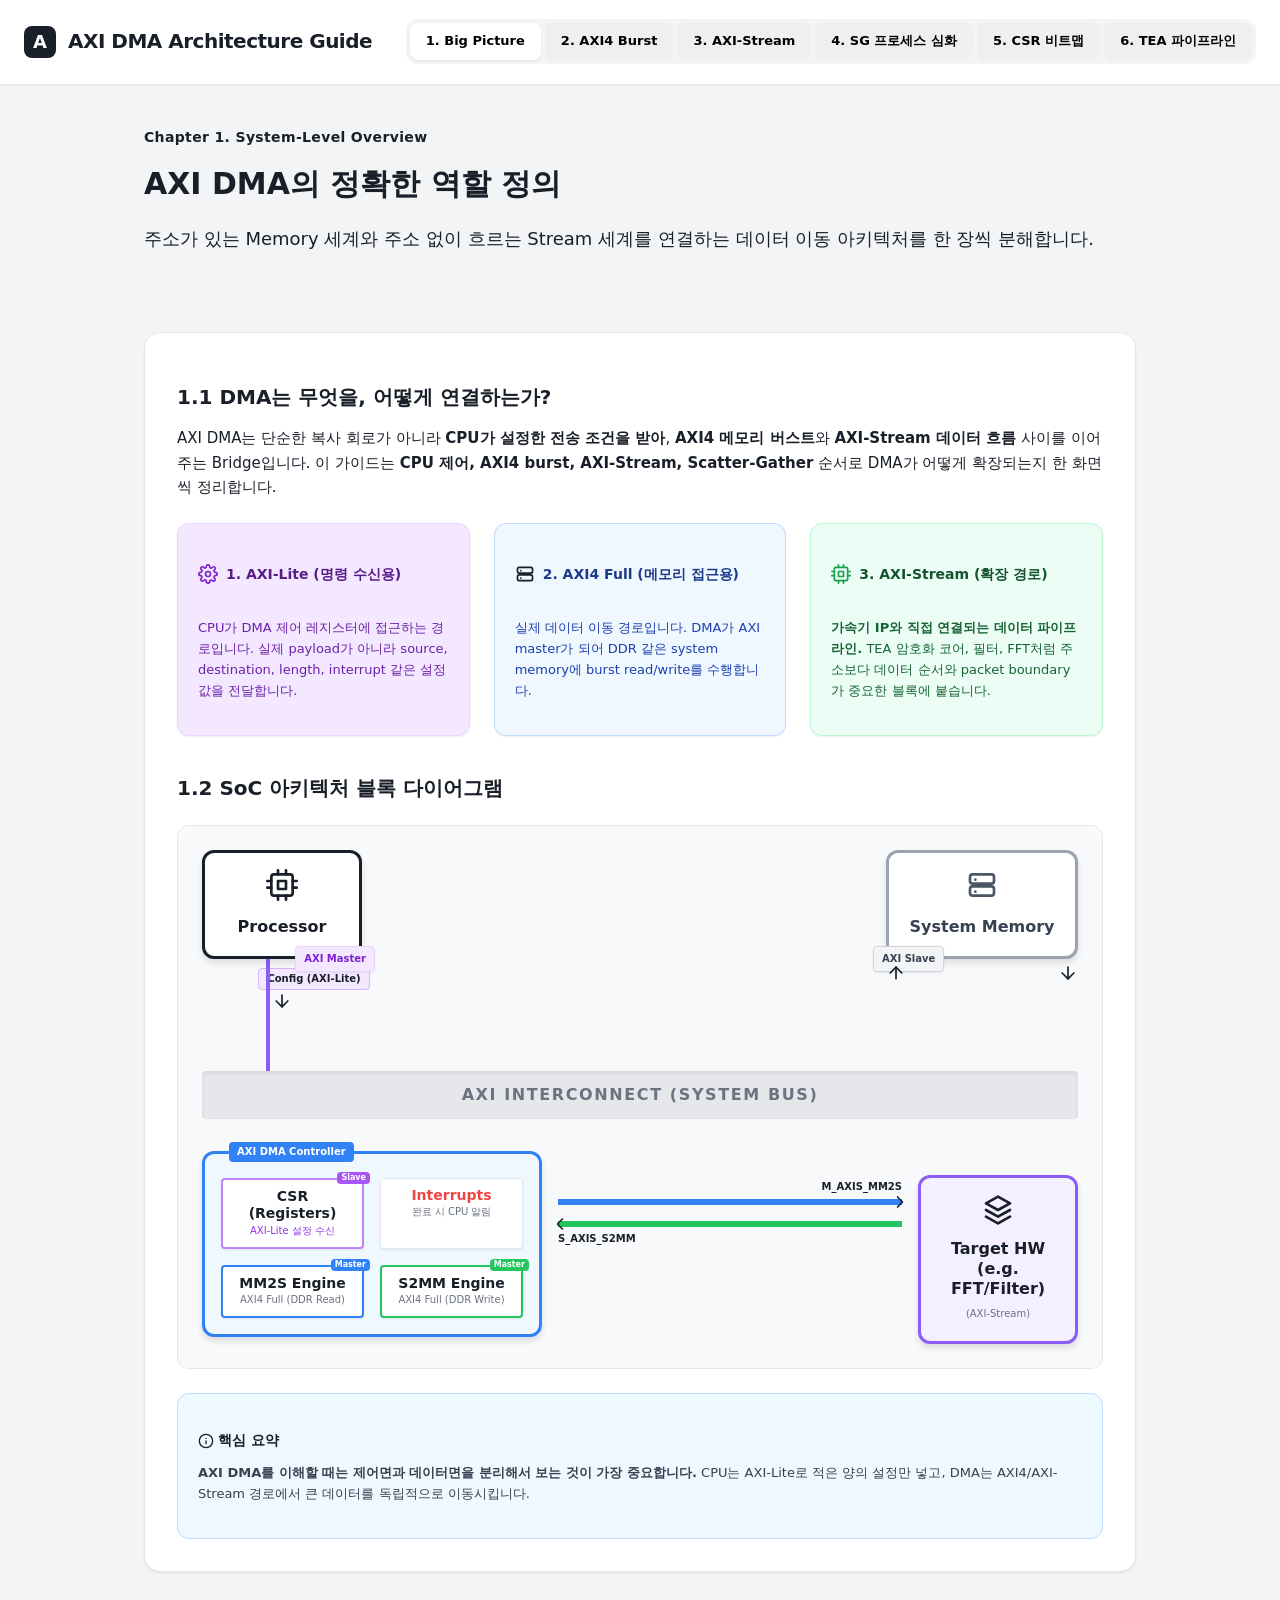
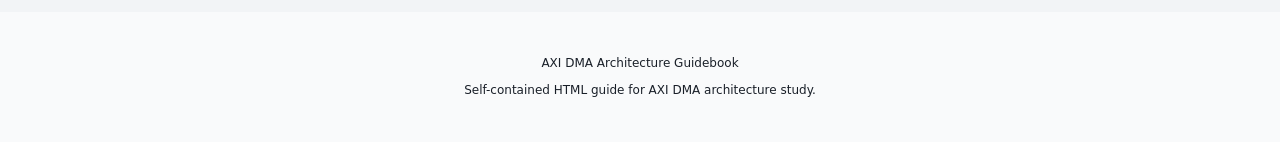
==== commit 98303c7b: "some diagram modify" ====
--- a/docs/index.html
+++ b/docs/index.html
@@ -494,6 +494,27 @@
         .bit-group { transition: all 0.2s; cursor: pointer; }
         .bit-group:hover { transform: scale(1.05); z-index: 10; position: relative; box-shadow: 0 4px 6px -1px rgba(0, 0, 0, 0.1); }
         .desc-box { transition: all 0.3s; }
+
+        .wide-visual {
+          width: 100%;
+          overflow-x: auto;
+          -webkit-overflow-scrolling: touch;
+        }
+        .wide-visual-canvas {
+          min-width: 860px;
+        }
+        @media (max-width: 767px) {
+          .wide-visual {
+            margin-left: -0.5rem;
+            margin-right: -0.5rem;
+            padding-left: 0.5rem;
+            padding-right: 0.5rem;
+            padding-bottom: 0.5rem;
+          }
+          .mobile-compact-card {
+            padding: 1.25rem;
+          }
+        }
   </style>
 </head>
 <body class="min-h-screen flex flex-col">
@@ -582,8 +603,8 @@
 
         <!-- System Big Picture Diagram -->
         <h3 class="text-xl font-bold text-[#191f28] mb-6">1.2 SoC 아키텍처 블록 다이어그램</h3>
-        <div class="bg-[#f8f9fa] border border-[#e5e8eb] p-6 rounded-xl flex flex-col items-center">
-          <div class="w-full max-w-4xl relative">
+        <div class="wide-visual bg-[#f8f9fa] border border-[#e5e8eb] p-6 rounded-xl">
+          <div class="wide-visual-canvas w-full max-w-4xl relative mx-auto">
             <div class="flex justify-between items-start mb-10">
               <div class="w-40 flex flex-col items-center">
                 <div class="w-full bg-white border-[3px] border-[#191f28] rounded-xl p-4 shadow-md text-center z-10 relative">
@@ -669,10 +690,6 @@
 
             <!-- Interconnect vertical lines -->
             <div class="absolute left-[64px] top-[108px] w-1 bg-[#8b5cf6] z-0 opacity-80 rounded-full" style="height: 150px;"></div>
-            <div class="absolute right-[225px] top-[108px] w-1 bg-[#3182f6] z-0 opacity-80 rounded-full" style="height: 150px;"></div>
-            <div class="absolute right-[175px] top-[108px] w-1 bg-[#22c55e] z-0 opacity-80 rounded-full" style="height: 150px;"></div>
-            <div class="absolute left-[140px] top-[165px] w-1 bg-[#3182f6] z-0 opacity-80 rounded-full" style="height: 170px;"></div>
-            <div class="absolute left-[295px] top-[165px] w-1 bg-[#22c55e] z-0 opacity-80 rounded-full" style="height: 170px;"></div>
           </div>
         </div>
         
@@ -848,7 +865,8 @@
         </div>
 
         <!-- AXI Transaction Animation Canvas -->
-        <div class="bg-[#191f28] p-8 rounded-xl relative overflow-hidden h-[360px] flex justify-between items-center text-white border border-gray-800">
+        <div class="wide-visual">
+        <div class="wide-visual-canvas bg-[#191f28] p-8 rounded-xl relative overflow-hidden h-[360px] flex justify-between items-center text-white border border-gray-800">
           <div class="w-32 h-48 bg-gray-800 border-2 border-gray-600 rounded-xl flex flex-col items-center justify-center z-20 shadow-[0_0_15px_rgba(0,0,0,0.5)]">
             <span class="font-extrabold text-[#3182f6]">DMA Core</span>
             <span class="text-xs text-gray-400 mt-1">AXI4 Master</span>
@@ -878,6 +896,7 @@
             <span class="font-extrabold text-gray-300">DDR Memory</span>
             <span class="text-xs text-gray-500 mt-1">AXI4 Slave</span>
           </div>
+        </div>
         </div>
       </div>
     </section>
@@ -1521,7 +1540,8 @@
         </div>
 
         <!-- TEA Pipeline Animation Canvas -->
-        <div class="bg-[#191f28] p-6 rounded-xl border border-gray-800 flex items-center justify-between relative overflow-hidden h-[240px] shadow-inner">
+        <div class="wide-visual">
+        <div class="wide-visual-canvas bg-[#191f28] p-6 rounded-xl border border-gray-800 flex items-center justify-between relative overflow-hidden h-[240px] shadow-inner">
           
           <!-- Source Memory -->
           <div class="w-24 h-24 bg-gray-800 border border-gray-600 rounded flex flex-col items-center justify-center text-white z-10 shadow-lg">
@@ -1555,6 +1575,7 @@
             <i data-lucide="file-key-2" class="w-6 h-6 text-red-400 mb-1"></i>
             <span class="text-[10px] font-bold">Ciphertext<br>Memory</span>
           </div>
+        </div>
         </div>
 
         <div class="mt-6 bg-[#fff7ed] p-5 rounded-xl border border-orange-200">
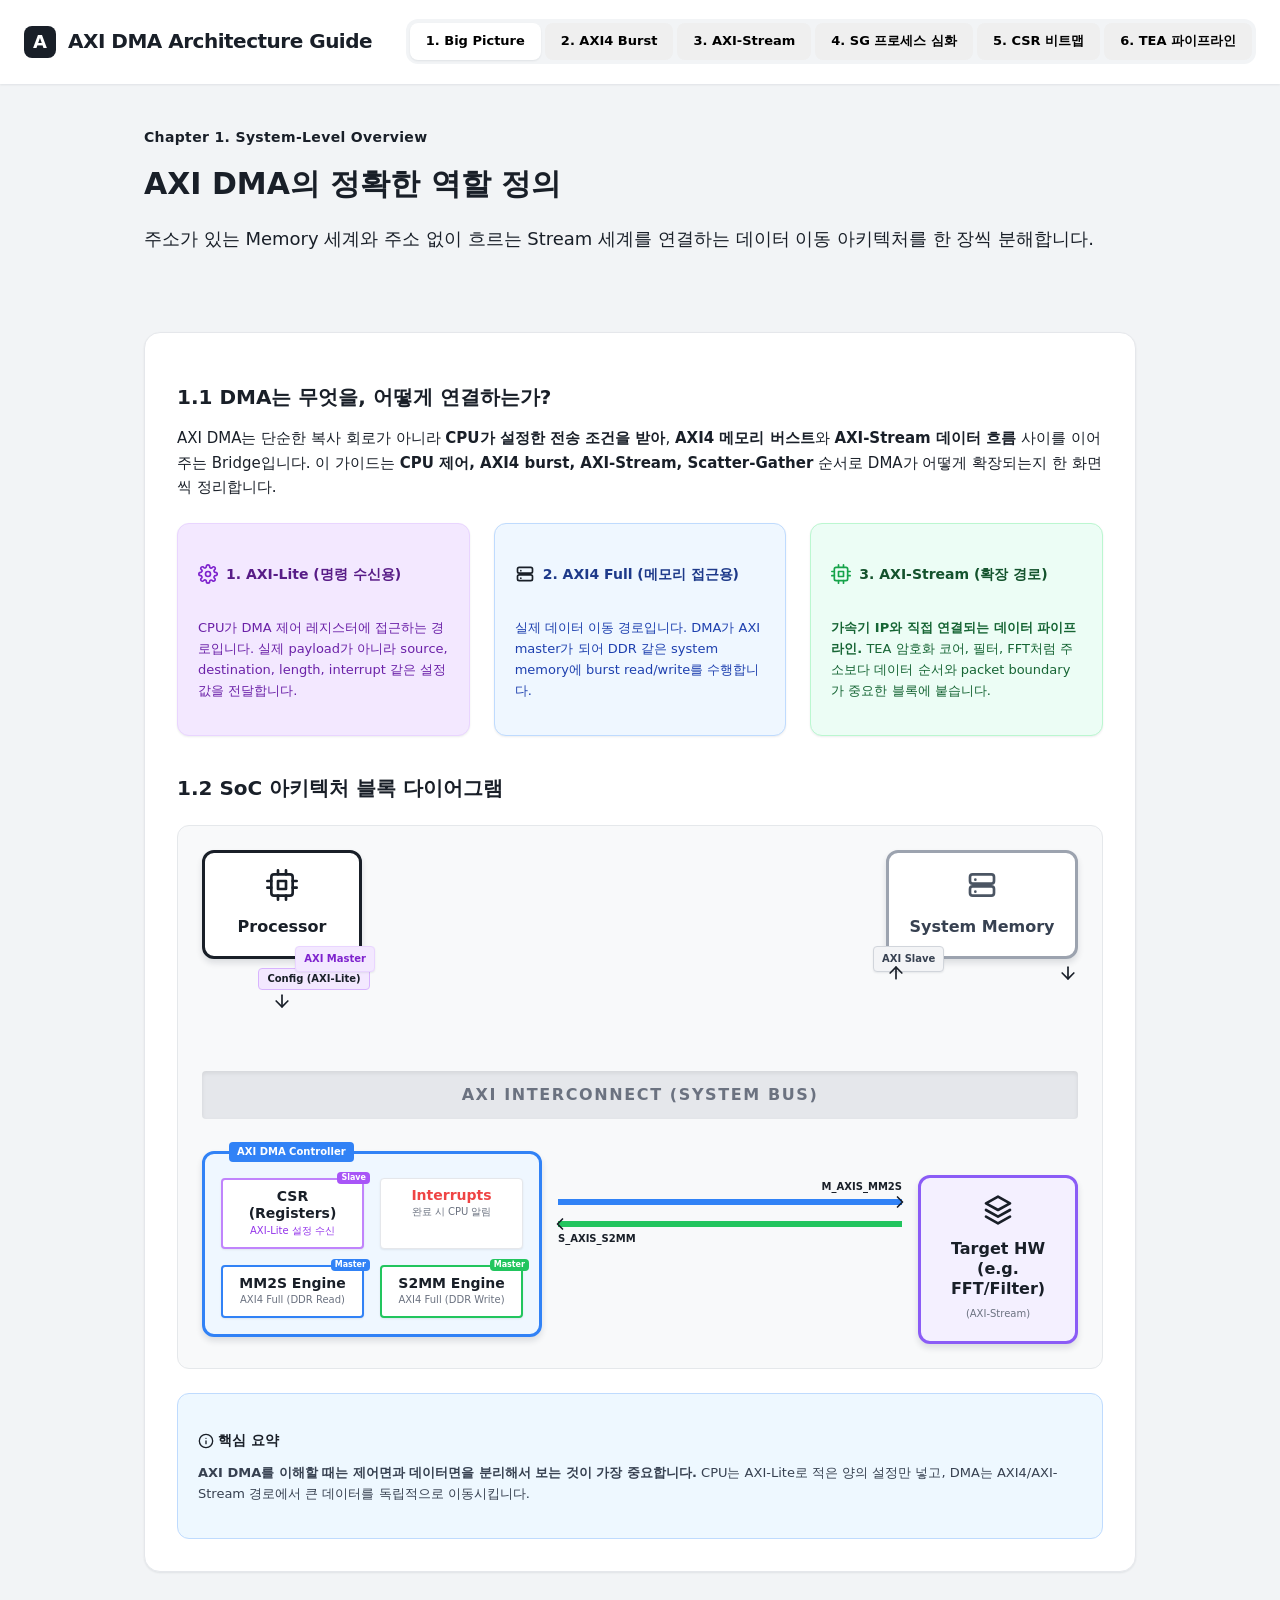
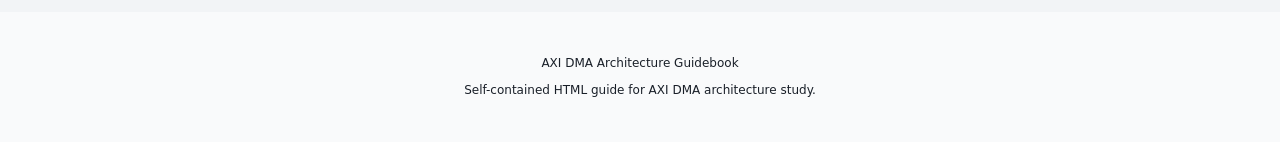
==== commit 7a4ca414: "bd content modify" ====
--- a/docs/index.html
+++ b/docs/index.html
@@ -688,8 +688,6 @@
               </div>
             </div>
 
-            <!-- Interconnect vertical lines -->
-            <div class="absolute left-[64px] top-[108px] w-1 bg-[#8b5cf6] z-0 opacity-80 rounded-full" style="height: 150px;"></div>
           </div>
         </div>
         
@@ -1087,53 +1085,38 @@
         <i data-lucide="help-circle" class="w-6 h-6 text-orange-500"></i>
         4.1 가장 헷갈리는 질문: BD는 어떻게 미리 메모리에 들어가 있는가?
       </h3>
+      <p class="text-[15px] text-gray-700 leading-relaxed mb-4">
+        아주 예리한 질문입니다. BD가 마법처럼 원래부터 메모리에 있는 것이 절대 아닙니다.
+      </p>
       <p class="text-[15px] text-gray-700 leading-relaxed mb-6">
-        Buffer Descriptor(BD)는 DMA가 알아서 만드는 것이 아닙니다. 전송을 시작하기 직전에 <strong>CPU의 디바이스 드라이버가 메모리 공간을 확보하고</strong>,
-        각 descriptor 안에 <strong>다음 descriptor 위치, 실제 데이터 주소, 전송 길이, 상태 필드</strong>를 직접 써 둡니다.
-        그 다음 CPU가 DMA의 제어 레지스터에 첫 descriptor와 tail 정보를 알려주면, DMA가 그때부터 descriptor chain을 따라갑니다.
+        DMA가 움직이기 <strong>바로 직전</strong>, <strong>CPU의 디바이스 드라이버가 공유 가능한 RAM에 descriptor 변수를 만들고 값을 쓰는 것</strong>입니다.
+        즉, CPU가 빈 RAM을 확보하고 descriptor 내용을 한 칸씩 작성한 뒤, 그 시작 주소만 DMA에게 알려주는 과정이 먼저 일어납니다.
       </p>
 
-      <div class="grid lg:grid-cols-[0.95fr_1.05fr] gap-5">
-        <div class="bg-white/70 border border-orange-200 rounded-xl p-5">
-          <h4 class="font-bold text-[#191f28] text-sm mb-3">핵심 흐름</h4>
-          <div class="space-y-3">
-            <div class="bg-white border border-gray-200 rounded-xl p-4">
-              <p class="text-[12px] font-bold text-orange-700">1. Descriptor memory 확보</p>
-              <p class="text-[12px] text-[#4e5968] mt-1">CPU가 DMA와 공유 가능한 RAM 영역에 BD 배열 또는 ring을 준비합니다.</p>
-            </div>
-            <div class="bg-white border border-gray-200 rounded-xl p-4">
-              <p class="text-[12px] font-bold text-orange-700">2. Descriptor field 작성</p>
-              <p class="text-[12px] text-[#4e5968] mt-1">각 BD에 next, buffer address, length, control/status를 채웁니다.</p>
-            </div>
-            <div class="bg-white border border-gray-200 rounded-xl p-4">
-              <p class="text-[12px] font-bold text-orange-700">3. DMA register trigger</p>
-              <p class="text-[12px] text-[#4e5968] mt-1">CURDESC와 TAILDESC를 설정하면 DMA가 descriptor fetch를 시작합니다.</p>
-            </div>
-          </div>
-        </div>
-
-        <div class="bg-[#1e293b] rounded-xl p-5 shadow-inner overflow-hidden">
-          <div class="flex items-center gap-2 mb-3 border-b border-slate-600 pb-2">
-            <span class="w-3 h-3 rounded-full bg-red-400"></span>
-            <span class="w-3 h-3 rounded-full bg-yellow-400"></span>
-            <span class="w-3 h-3 rounded-full bg-green-400"></span>
-            <span class="text-xs text-slate-300 ml-2">CPU Driver Pseudo Flow</span>
-          </div>
-          <div class="space-y-3 text-[12px] leading-relaxed">
-            <div class="bg-slate-900/70 border border-slate-700 rounded-lg p-3">
-              <p class="text-slate-400">1. 메모리 공간 확보</p>
-              <p class="text-green-300 mt-1">bd0, bd1 = allocate_shared_descriptor_ring()</p>
-            </div>
-            <div class="bg-slate-900/70 border border-slate-700 rounded-lg p-3">
-              <p class="text-slate-400">2. CPU가 RAM에 descriptor 작성</p>
-              <p class="text-green-300 mt-1">bd0.next = bd1, bd0.buffer = block_A, bd0.length = 4KB</p>
-              <p class="text-green-300">bd1.next = tail, bd1.buffer = block_B, bd1.length = 2KB</p>
-            </div>
-            <div class="bg-slate-900/70 border border-slate-700 rounded-lg p-3">
-              <p class="text-slate-400">3. AXI-Lite로 DMA 시작점 통보</p>
-              <p class="text-blue-300 mt-1">DMA.CURDESC = bd0</p>
-              <p class="text-red-300">DMA.TAILDESC = tail</p>
-            </div>
+      <div class="bg-[#1e293b] rounded-xl p-5 shadow-inner overflow-hidden">
+        <div class="flex items-center gap-2 mb-4 border-b border-slate-600 pb-3">
+          <span class="text-slate-400 font-bold">&gt;_</span>
+          <span class="text-xs font-bold tracking-wide text-slate-300">CPU Device Driver - Pseudo C Flow</span>
+        </div>
+        <div class="space-y-5 text-[13px] leading-relaxed">
+          <div>
+            <p class="text-slate-400 mb-2">// 1. 메모리 공간 할당: CPU가 RAM 빈 공간을 확보</p>
+            <p class="text-green-300">BD* bd0 = dma_alloc_coherent(sizeof(BD));</p>
+            <p class="text-green-300">BD* bd1 = dma_alloc_coherent(sizeof(BD));</p>
+          </div>
+          <div>
+            <p class="text-slate-400 mb-2">// 2. CPU가 직접 RAM에 값을 기록: 작업 지시서 작성</p>
+            <p><span class="text-green-300">bd0-&gt;NXTDESC</span><span class="text-slate-300"> = bd1;</span><span class="text-slate-500 ml-8">// 다음 지시서는 bd1 위치</span></p>
+            <p><span class="text-green-300">bd0-&gt;BUF_ADDR</span><span class="text-slate-300"> = block_A;</span><span class="text-slate-500 ml-6">// 첫 데이터 블록</span></p>
+            <p><span class="text-green-300">bd0-&gt;LENGTH</span><span class="text-slate-300"> = 4096;</span></p>
+            <p class="mt-3"><span class="text-green-300">bd1-&gt;NXTDESC</span><span class="text-slate-300"> = TAIL_ADDRESS;</span><span class="text-slate-500 ml-4">// 여기까지 처리하면 종료</span></p>
+            <p><span class="text-green-300">bd1-&gt;BUF_ADDR</span><span class="text-slate-300"> = block_B;</span></p>
+            <p><span class="text-green-300">bd1-&gt;LENGTH</span><span class="text-slate-300"> = 2048;</span></p>
+          </div>
+          <div>
+            <p class="text-slate-400 mb-2">// 3. AXI-Lite로 DMA에게 시작 위치와 끝 위치를 통보</p>
+            <p><span class="text-blue-300">DMA_REG-&gt;CURDESC</span><span class="text-slate-300"> = bd0;</span><span class="text-slate-500 ml-8">// DMA가 처음 읽을 descriptor</span></p>
+            <p><span class="text-red-300">DMA_REG-&gt;TAILDESC</span><span class="text-slate-300"> = TAIL_ADDRESS;</span><span class="text-red-300 ml-4">// 마지막 주소를 쓰는 순간 DMA 시작</span></p>
           </div>
         </div>
       </div>
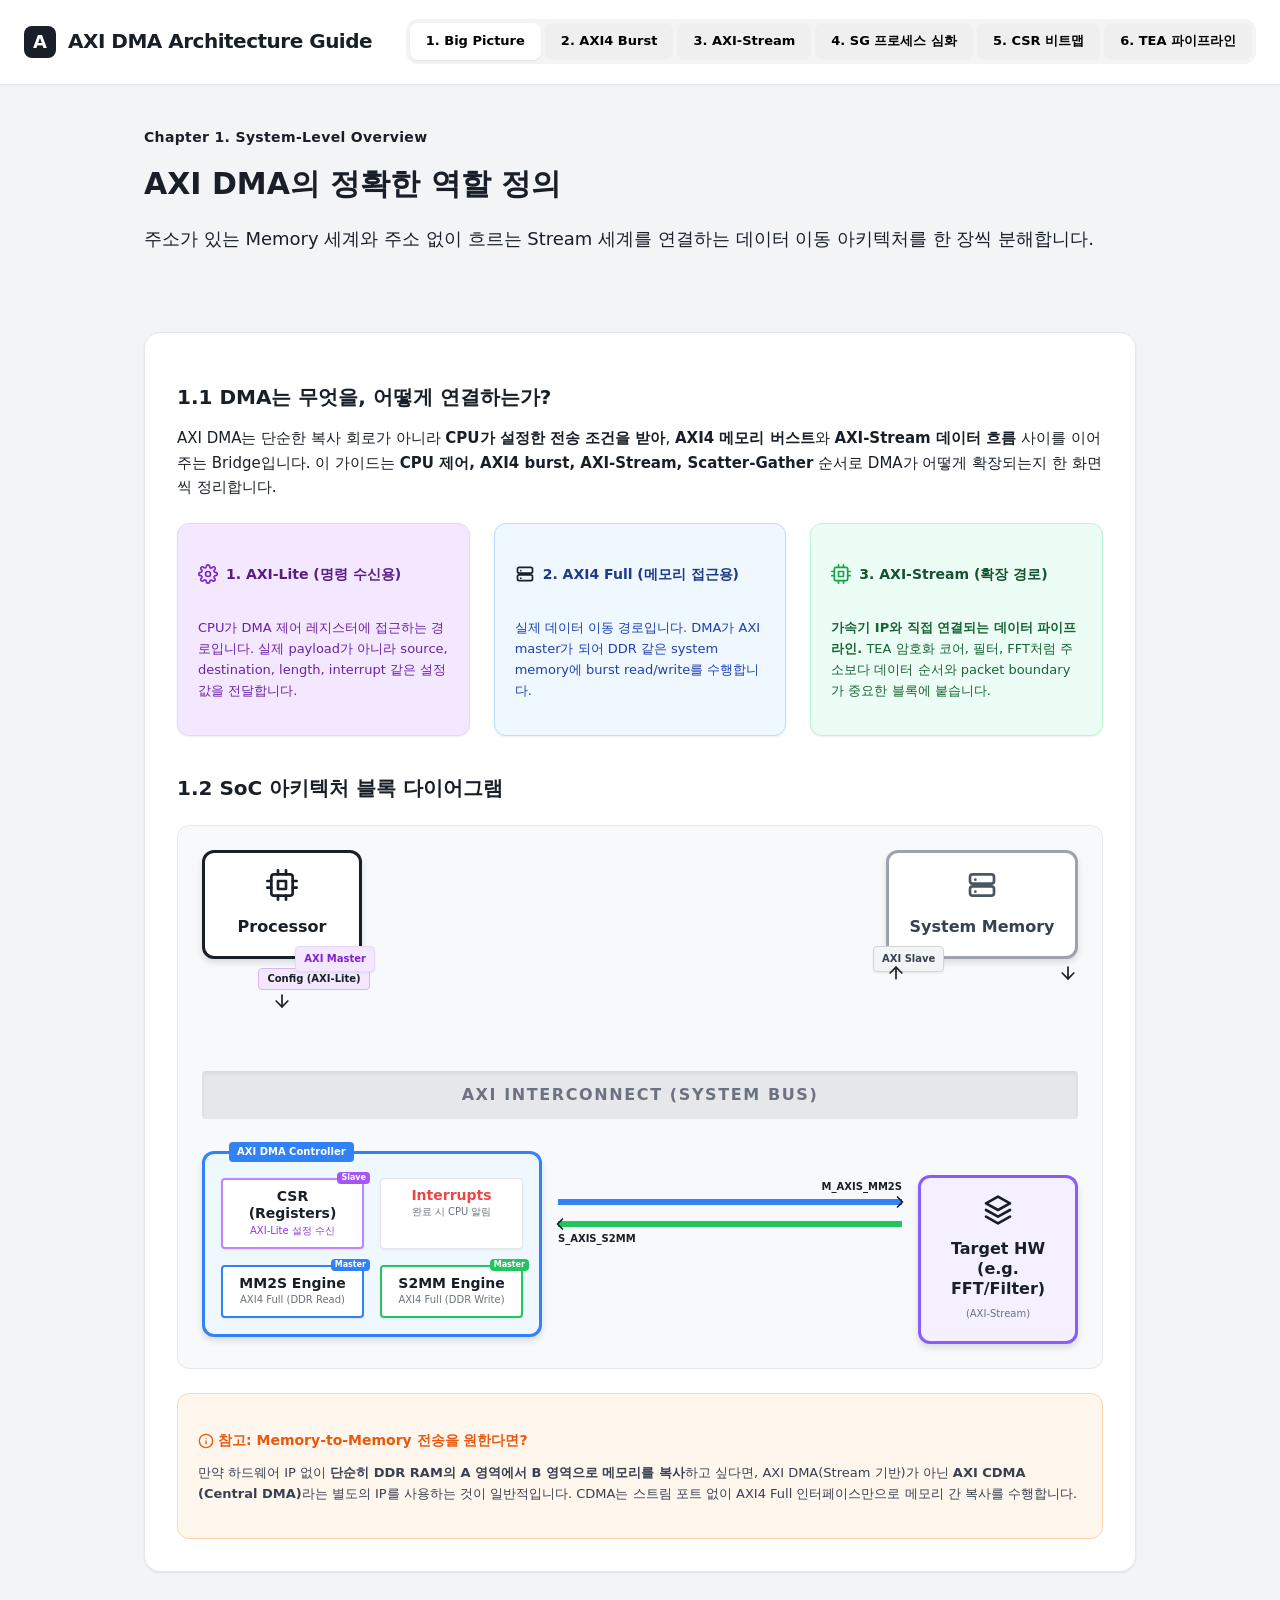
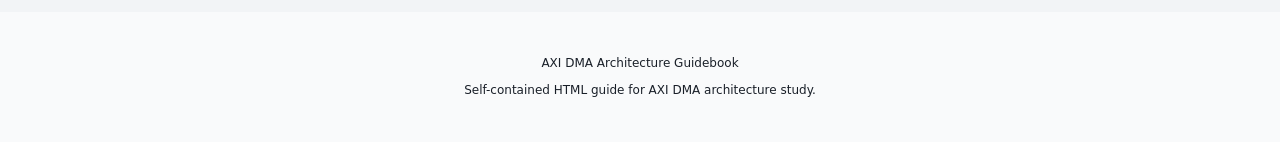
==== commit 5a91db92: "diagram and bd part modify{" ====
--- a/docs/index.html
+++ b/docs/index.html
@@ -495,6 +495,74 @@
         .bit-group:hover { transform: scale(1.05); z-index: 10; position: relative; box-shadow: 0 4px 6px -1px rgba(0, 0, 0, 0.1); }
         .desc-box { transition: all 0.3s; }
 
+        .sg-code-panel {
+          background: #1e293b;
+          border-radius: 0.75rem;
+          padding: 1.5rem;
+          overflow-x: auto;
+          box-shadow: inset 0 2px 8px rgba(15, 23, 42, 0.35);
+          color: #cbd5e1;
+          font-family: ui-monospace, SFMono-Regular, Menlo, Monaco, Consolas, "Liberation Mono", monospace;
+          font-size: 0.8125rem;
+          line-height: 1.85;
+        }
+        .sg-code-header {
+          display: flex;
+          align-items: center;
+          gap: 0.5rem;
+          padding-bottom: 0.75rem;
+          margin-bottom: 1rem;
+          border-bottom: 1px solid #475569;
+          color: #cbd5e1;
+          font-size: 0.75rem;
+          font-weight: 700;
+          letter-spacing: 0.02em;
+        }
+        .sg-code-prompt {
+          color: #94a3b8;
+          font-weight: 800;
+        }
+        .sg-code-section {
+          margin-top: 1.25rem;
+        }
+        .sg-code-section:first-of-type {
+          margin-top: 0;
+        }
+        .sg-code-comment {
+          color: #64748b;
+          margin-bottom: 0.25rem;
+        }
+        .sg-code-symbol {
+          color: #4ade80;
+          font-weight: 700;
+        }
+        .sg-code-text {
+          color: #cbd5e1;
+        }
+        .sg-code-blue {
+          color: #93c5fd;
+          font-weight: 700;
+        }
+        .sg-code-red {
+          color: #fca5a5;
+          font-weight: 700;
+        }
+        .sg-code-inline-comment {
+          color: #64748b;
+          margin-left: 1.5rem;
+          white-space: nowrap;
+        }
+        @media (max-width: 767px) {
+          .sg-code-panel {
+            padding: 1rem;
+            font-size: 0.75rem;
+          }
+          .sg-code-inline-comment {
+            display: block;
+            margin-left: 0;
+          }
+        }
+
         .wide-visual {
           width: 100%;
           overflow-x: auto;
@@ -603,8 +671,8 @@
 
         <!-- System Big Picture Diagram -->
         <h3 class="text-xl font-bold text-[#191f28] mb-6">1.2 SoC 아키텍처 블록 다이어그램</h3>
-        <div class="wide-visual bg-[#f8f9fa] border border-[#e5e8eb] p-6 rounded-xl">
-          <div class="wide-visual-canvas w-full max-w-4xl relative mx-auto">
+        <div class="wide-visual bg-[#f8f9fa] border border-[#e5e8eb] p-6 rounded-xl flex flex-col items-center">
+          <div class="wide-visual-canvas w-full max-w-4xl relative">
             <div class="flex justify-between items-start mb-10">
               <div class="w-40 flex flex-col items-center">
                 <div class="w-full bg-white border-[3px] border-[#191f28] rounded-xl p-4 shadow-md text-center z-10 relative">
@@ -637,7 +705,7 @@
               </div>
             </div>
 
-            <div class="w-full h-12 bg-gray-200 border-y-2 border-gray-300 flex items-center justify-center shadow-inner relative rounded z-10">
+            <div class="w-full h-12 bg-gray-200 border-y-2 border-gray-300 flex items-center justify-center shadow-inner relative rounded">
               <span class="font-extrabold text-gray-500 tracking-widest uppercase">AXI Interconnect (System Bus)</span>
             </div>
 
@@ -688,15 +756,21 @@
               </div>
             </div>
 
+            <!-- Interconnect vertical lines -->
+            <div class="absolute left-[64px] top-[108px] h-10 w-1 bg-[#8b5cf6] -z-10"></div>
+            <div class="absolute left-[64px] top-[165px] h-8 w-1 bg-[#8b5cf6] -z-10"></div>
+            <div class="absolute right-[225px] top-[108px] h-10 w-1 bg-[#3182f6] -z-10"></div>
+            <div class="absolute right-[175px] top-[108px] h-10 w-1 bg-[#22c55e] -z-10"></div>
+            <div class="absolute left-[140px] top-[165px] h-32 w-1 bg-[#3182f6] -z-10"></div>
+            <div class="absolute left-[295px] top-[165px] h-32 w-1 bg-[#22c55e] -z-10"></div>
           </div>
         </div>
         
-        <!-- Scope note for the base DMA architecture -->
-        <div class="mt-6 bg-[#eef8ff] p-5 rounded-xl border border-blue-200">
-          <h4 class="font-bold text-[#3182f6] text-sm mb-2 flex items-center gap-1"><i data-lucide="info" class="w-4 h-4"></i> 핵심 요약</h4>
+        <!-- Note on Central DMA -->
+        <div class="mt-6 bg-[#fff7ed] p-5 rounded-xl border border-orange-200">
+          <h4 class="font-bold text-orange-600 text-sm mb-2 flex items-center gap-1"><i data-lucide="info" class="w-4 h-4"></i> 참고: Memory-to-Memory 전송을 원한다면?</h4>
           <p class="text-[13px] text-gray-700">
-            <strong>AXI DMA를 이해할 때는 제어면과 데이터면을 분리해서 보는 것이 가장 중요합니다.</strong>
-            CPU는 AXI-Lite로 적은 양의 설정만 넣고, DMA는 AXI4/AXI-Stream 경로에서 큰 데이터를 독립적으로 이동시킵니다.
+            만약 하드웨어 IP 없이 <strong>단순히 DDR RAM의 A 영역에서 B 영역으로 메모리를 복사</strong>하고 싶다면, AXI DMA(Stream 기반)가 아닌 <strong>AXI CDMA (Central DMA)</strong>라는 별도의 IP를 사용하는 것이 일반적입니다. CDMA는 스트림 포트 없이 AXI4 Full 인터페이스만으로 메모리 간 복사를 수행합니다.
           </p>
         </div>
       </div>
@@ -850,7 +924,85 @@
           </div>
         </div>
 
-        <h3 class="text-xl font-bold text-[#191f28] mt-10 mb-6">2.6 AXI4 5개 독립 채널 애니메이션 시뮬레이션</h3>
+        <div class="mt-10 bg-[#f9fafb] border border-gray-200 rounded-2xl p-6">
+          <h3 class="text-xl font-bold text-[#191f28] mb-3">2.6 AXI4 VALID/READY 타이밍 핵심</h3>
+          <p class="text-[14px] text-[#4e5968] mb-5 leading-relaxed">
+            AMBA AXI4 공식 규격의 기본 규칙은 단순합니다. 각 채널은 독립적으로 움직이고,
+            <strong>VALID와 READY가 같은 rising edge에서 동시에 1일 때만 1 beat가 전송</strong>됩니다.
+            VALID가 먼저 올라오면 payload와 제어 정보는 handshake가 끝날 때까지 안정적으로 유지되어야 합니다.
+          </p>
+
+          <div class="wide-visual bg-white border border-gray-200 rounded-xl p-4">
+            <svg class="wide-visual-canvas" viewBox="0 0 960 430" role="img" aria-label="AXI4 valid ready timing diagram" style="display:block;margin:0 auto;">
+              <defs>
+                <marker id="timing-arrow-blue" markerWidth="8" markerHeight="8" refX="7" refY="4" orient="auto" markerUnits="strokeWidth">
+                  <path d="M0,0 L8,4 L0,8 Z" fill="#3182f6"></path>
+                </marker>
+                <marker id="timing-arrow-green" markerWidth="8" markerHeight="8" refX="7" refY="4" orient="auto" markerUnits="strokeWidth">
+                  <path d="M0,0 L8,4 L0,8 Z" fill="#22c55e"></path>
+                </marker>
+              </defs>
+
+              <rect x="12" y="12" width="936" height="406" rx="18" fill="#ffffff" stroke="#e5e8eb"></rect>
+              <text x="44" y="48" fill="#191f28" font-size="18" font-weight="900">Read Transaction: AR handshake 이후 R beat들이 돌아옴</text>
+              <text x="44" y="232" fill="#191f28" font-size="18" font-weight="900">Write Transaction: AW/W handshake 이후 B response가 돌아옴</text>
+
+              <line x1="160" y1="78" x2="890" y2="78" stroke="#e5e7eb"></line>
+              <line x1="160" y1="116" x2="890" y2="116" stroke="#e5e7eb"></line>
+              <line x1="160" y1="154" x2="890" y2="154" stroke="#e5e7eb"></line>
+              <text x="48" y="84" fill="#4e5968" font-size="13" font-weight="800">ARVALID</text>
+              <text x="48" y="122" fill="#4e5968" font-size="13" font-weight="800">ARREADY</text>
+              <text x="48" y="160" fill="#4e5968" font-size="13" font-weight="800">RVALID/RLAST</text>
+
+              <polyline points="170,92 250,92 250,68 390,68 390,92 890,92" fill="none" stroke="#3182f6" stroke-width="4" stroke-linejoin="round"></polyline>
+              <polyline points="170,130 320,130 320,106 390,106 390,130 890,130" fill="none" stroke="#60a5fa" stroke-width="4" stroke-linejoin="round"></polyline>
+              <rect x="322" y="58" width="68" height="82" rx="8" fill="#eff7ff" stroke="#3182f6"></rect>
+              <text x="356" y="102" text-anchor="middle" fill="#1d4ed8" font-size="11" font-weight="900">주소 전달</text>
+              <path d="M392 99 C440 99 450 154 500 154" fill="none" stroke="#3182f6" stroke-width="3" marker-end="url(#timing-arrow-blue)"></path>
+
+              <polyline points="170,168 500,168 500,144 610,144 610,168 640,168 640,144 750,144 750,168 780,168 780,144 860,144 860,168 890,168" fill="none" stroke="#2563eb" stroke-width="4" stroke-linejoin="round"></polyline>
+              <text x="552" y="139" text-anchor="middle" fill="#1d4ed8" font-size="11" font-weight="800">DATA0</text>
+              <text x="696" y="139" text-anchor="middle" fill="#1d4ed8" font-size="11" font-weight="800">DATA1</text>
+              <text x="820" y="139" text-anchor="middle" fill="#ef4444" font-size="11" font-weight="900">LAST</text>
+
+              <line x1="160" y1="260" x2="890" y2="260" stroke="#e5e7eb"></line>
+              <line x1="160" y1="298" x2="890" y2="298" stroke="#e5e7eb"></line>
+              <line x1="160" y1="336" x2="890" y2="336" stroke="#e5e7eb"></line>
+              <line x1="160" y1="374" x2="890" y2="374" stroke="#e5e7eb"></line>
+              <text x="48" y="266" fill="#4e5968" font-size="13" font-weight="800">AWVALID</text>
+              <text x="48" y="304" fill="#4e5968" font-size="13" font-weight="800">WVALID/WLAST</text>
+              <text x="48" y="342" fill="#4e5968" font-size="13" font-weight="800">BVALID</text>
+              <text x="48" y="380" fill="#4e5968" font-size="13" font-weight="800">READY</text>
+
+              <polyline points="170,274 240,274 240,250 360,250 360,274 890,274" fill="none" stroke="#16a34a" stroke-width="4" stroke-linejoin="round"></polyline>
+              <polyline points="170,312 300,312 300,288 430,288 430,312 460,312 460,288 590,288 590,312 620,312 620,288 750,288 750,312 890,312" fill="none" stroke="#22c55e" stroke-width="4" stroke-linejoin="round"></polyline>
+              <text x="360" y="283" text-anchor="middle" fill="#166534" font-size="11" font-weight="800">WDATA0</text>
+              <text x="524" y="283" text-anchor="middle" fill="#166534" font-size="11" font-weight="800">WDATA1</text>
+              <text x="686" y="283" text-anchor="middle" fill="#ef4444" font-size="11" font-weight="900">WLAST</text>
+              <polyline points="170,350 760,350 760,326 850,326 850,350 890,350" fill="none" stroke="#ef4444" stroke-width="4" stroke-linejoin="round"></polyline>
+              <polyline points="170,388 220,388 220,364 850,364 850,388 890,388" fill="none" stroke="#94a3b8" stroke-width="4" stroke-linejoin="round"></polyline>
+              <path d="M750 300 C790 300 790 326 820 326" fill="none" stroke="#22c55e" stroke-width="3" marker-end="url(#timing-arrow-green)"></path>
+              <text x="814" y="318" text-anchor="middle" fill="#ef4444" font-size="11" font-weight="900">OKAY 응답</text>
+            </svg>
+          </div>
+
+          <div class="grid md:grid-cols-3 gap-4 mt-5">
+            <div class="bg-[#eff7ff] border border-blue-200 rounded-xl p-4">
+              <p class="text-[13px] font-bold text-blue-900">Read path</p>
+              <p class="text-[12px] text-blue-800 mt-1 leading-relaxed">AR 채널에서 주소와 burst 정보가 handshake되고, 이후 R 채널에서 여러 data beat가 돌아옵니다. 마지막 beat에는 RLAST가 함께 옵니다.</p>
+            </div>
+            <div class="bg-[#ecfdf5] border border-green-200 rounded-xl p-4">
+              <p class="text-[13px] font-bold text-green-900">Write path</p>
+              <p class="text-[12px] text-green-800 mt-1 leading-relaxed">AW 주소와 W 데이터는 독립 채널입니다. WLAST가 마지막 data beat를 표시하고, slave는 모든 write 수락 뒤 B 응답을 냅니다.</p>
+            </div>
+            <div class="bg-[#fff7ed] border border-orange-200 rounded-xl p-4">
+              <p class="text-[13px] font-bold text-orange-900">DMA 관점</p>
+              <p class="text-[12px] text-orange-800 mt-1 leading-relaxed">DMA는 이 독립 채널 구조 덕분에 memory read와 memory write를 파이프라인으로 겹칠 수 있고, FIFO로 속도 차이를 흡수합니다.</p>
+            </div>
+          </div>
+        </div>
+
+        <h3 class="text-xl font-bold text-[#191f28] mt-10 mb-6">2.7 AXI4 5개 독립 채널 애니메이션 시뮬레이션</h3>
         <p class="text-sm text-[#4e5968] mb-6">AXI4는 write address, write data, write response, read address, read data 채널을 독립적으로 운용합니다. DMA는 이 구조를 이용해 읽기와 쓰기 파이프를 분리합니다.</p>
         
         <div class="flex gap-4 mb-6">
@@ -1093,30 +1245,30 @@
         즉, CPU가 빈 RAM을 확보하고 descriptor 내용을 한 칸씩 작성한 뒤, 그 시작 주소만 DMA에게 알려주는 과정이 먼저 일어납니다.
       </p>
 
-      <div class="bg-[#1e293b] rounded-xl p-5 shadow-inner overflow-hidden">
-        <div class="flex items-center gap-2 mb-4 border-b border-slate-600 pb-3">
-          <span class="text-slate-400 font-bold">&gt;_</span>
-          <span class="text-xs font-bold tracking-wide text-slate-300">CPU Device Driver - Pseudo C Flow</span>
-        </div>
-        <div class="space-y-5 text-[13px] leading-relaxed">
-          <div>
-            <p class="text-slate-400 mb-2">// 1. 메모리 공간 할당: CPU가 RAM 빈 공간을 확보</p>
-            <p class="text-green-300">BD* bd0 = dma_alloc_coherent(sizeof(BD));</p>
-            <p class="text-green-300">BD* bd1 = dma_alloc_coherent(sizeof(BD));</p>
-          </div>
-          <div>
-            <p class="text-slate-400 mb-2">// 2. CPU가 직접 RAM에 값을 기록: 작업 지시서 작성</p>
-            <p><span class="text-green-300">bd0-&gt;NXTDESC</span><span class="text-slate-300"> = bd1;</span><span class="text-slate-500 ml-8">// 다음 지시서는 bd1 위치</span></p>
-            <p><span class="text-green-300">bd0-&gt;BUF_ADDR</span><span class="text-slate-300"> = block_A;</span><span class="text-slate-500 ml-6">// 첫 데이터 블록</span></p>
-            <p><span class="text-green-300">bd0-&gt;LENGTH</span><span class="text-slate-300"> = 4096;</span></p>
-            <p class="mt-3"><span class="text-green-300">bd1-&gt;NXTDESC</span><span class="text-slate-300"> = TAIL_ADDRESS;</span><span class="text-slate-500 ml-4">// 여기까지 처리하면 종료</span></p>
-            <p><span class="text-green-300">bd1-&gt;BUF_ADDR</span><span class="text-slate-300"> = block_B;</span></p>
-            <p><span class="text-green-300">bd1-&gt;LENGTH</span><span class="text-slate-300"> = 2048;</span></p>
-          </div>
-          <div>
-            <p class="text-slate-400 mb-2">// 3. AXI-Lite로 DMA에게 시작 위치와 끝 위치를 통보</p>
-            <p><span class="text-blue-300">DMA_REG-&gt;CURDESC</span><span class="text-slate-300"> = bd0;</span><span class="text-slate-500 ml-8">// DMA가 처음 읽을 descriptor</span></p>
-            <p><span class="text-red-300">DMA_REG-&gt;TAILDESC</span><span class="text-slate-300"> = TAIL_ADDRESS;</span><span class="text-red-300 ml-4">// 마지막 주소를 쓰는 순간 DMA 시작</span></p>
+      <div class="sg-code-panel">
+        <div class="sg-code-header">
+          <span class="sg-code-prompt">&gt;_</span>
+          <span>CPU Device Driver - Pseudo C Flow</span>
+        </div>
+        <div>
+          <div class="sg-code-section">
+            <p class="sg-code-comment">// 1. 메모리 공간 할당: CPU가 RAM 빈 공간을 확보</p>
+            <p class="sg-code-symbol">BD* bd0 = dma_alloc_coherent(sizeof(BD));</p>
+            <p class="sg-code-symbol">BD* bd1 = dma_alloc_coherent(sizeof(BD));</p>
+          </div>
+          <div class="sg-code-section">
+            <p class="sg-code-comment">// 2. CPU가 직접 RAM에 값을 기록: 작업 지시서 작성</p>
+            <p><span class="sg-code-symbol">bd0-&gt;NXTDESC</span><span class="sg-code-text"> = bd1;</span><span class="sg-code-inline-comment">// 다음 지시서는 bd1 위치</span></p>
+            <p><span class="sg-code-symbol">bd0-&gt;BUF_ADDR</span><span class="sg-code-text"> = block_A;</span><span class="sg-code-inline-comment">// 첫 데이터 블록</span></p>
+            <p><span class="sg-code-symbol">bd0-&gt;LENGTH</span><span class="sg-code-text"> = 4096;</span></p>
+            <p class="mt-3"><span class="sg-code-symbol">bd1-&gt;NXTDESC</span><span class="sg-code-text"> = TAIL_ADDRESS;</span><span class="sg-code-inline-comment">// 여기까지 처리하면 종료</span></p>
+            <p><span class="sg-code-symbol">bd1-&gt;BUF_ADDR</span><span class="sg-code-text"> = block_B;</span></p>
+            <p><span class="sg-code-symbol">bd1-&gt;LENGTH</span><span class="sg-code-text"> = 2048;</span></p>
+          </div>
+          <div class="sg-code-section">
+            <p class="sg-code-comment">// 3. AXI-Lite로 DMA에게 시작 위치와 끝 위치를 통보</p>
+            <p><span class="sg-code-blue">DMA_REG-&gt;CURDESC</span><span class="sg-code-text"> = bd0;</span><span class="sg-code-inline-comment">// DMA가 처음 읽을 descriptor</span></p>
+            <p><span class="sg-code-red">DMA_REG-&gt;TAILDESC</span><span class="sg-code-text"> = TAIL_ADDRESS;</span><span class="sg-code-red sg-code-inline-comment">// 마지막 주소를 쓰는 순간 DMA 시작</span></p>
           </div>
         </div>
       </div>
@@ -1747,6 +1899,7 @@
               svg.setAttribute("stroke-linejoin", "round");
               svg.setAttribute("class", className);
               svg.setAttribute("aria-hidden", "true");
+              if (icon.id) svg.setAttribute("id", icon.id);
               if (!/\bw-/.test(className)) svg.classList.add("w-5");
               if (!/\bh-/.test(className)) svg.classList.add("h-5");
               svg.innerHTML = icons[name] || "<circle cx='12' cy='12' r='9'/>";
@@ -1788,6 +1941,9 @@
         }
 
         const sleep = (ms) => new Promise(resolve => setTimeout(resolve, ms));
+        function setElementClass(element, className) {
+          if (element) element.setAttribute('class', className);
+        }
 
         // AXI4 Transaction Animation Logic (from chapter 2)
         let isAxiAnimating = false;
@@ -1943,7 +2099,7 @@
 
           // Fetch BD0
           pointer.style.opacity = '1';
-          dmaIcon.className = "w-4 h-4 text-[#3182f6] animate-pulse";
+          setElementClass(dmaIcon, "w-4 h-4 text-[#3182f6] animate-pulse inline-icon");
           bd0.classList.add('bd-active');
           bd0Status.innerHTML = `<i data-lucide="loader" class="w-3 h-3 animate-spin"></i> Fetching...`;
           bd0Status.className = "font-bold text-[#3182f6] flex items-center gap-1";
@@ -1951,7 +2107,7 @@
           await sleep(1500);
 
           // Transfer BD0 (Gather Data)
-          dmaIcon.className = "w-4 h-4 text-purple-500 animate-pulse";
+          setElementClass(dmaIcon, "w-4 h-4 text-purple-500 animate-pulse inline-icon");
           dataChunk0.classList.add('data-chunk-active');
           bd0Status.innerHTML = `<i data-lucide="arrow-right-left" class="w-3 h-3 animate-pulse"></i> Transferring 4KB...`;
           bd0Status.className = "font-bold text-purple-600 flex items-center gap-1";
@@ -1966,7 +2122,7 @@
           dataChunk0.classList.add('data-chunk-done');
 
           // Update BD0
-          dmaIcon.className = "w-4 h-4 text-[#f59e0b] animate-spin";
+          setElementClass(dmaIcon, "w-4 h-4 text-[#f59e0b] animate-spin inline-icon");
           bd0.classList.remove('bd-active');
           bd0.classList.add('bd-updating');
           bd0Status.innerHTML = `<i data-lucide="save" class="w-3 h-3"></i> Updating Status...`;
@@ -1984,7 +2140,7 @@
 
           // Move to BD1 ----------------------------------------
           pointer.style.top = '145px'; 
-          dmaIcon.className = "w-4 h-4 text-[#3182f6] animate-pulse";
+          setElementClass(dmaIcon, "w-4 h-4 text-[#3182f6] animate-pulse inline-icon");
           await sleep(800);
 
           // Fetch BD1
@@ -1995,7 +2151,7 @@
           await sleep(1500);
 
           // Transfer BD1 (Gather Data)
-          dmaIcon.className = "w-4 h-4 text-pink-500 animate-pulse";
+          setElementClass(dmaIcon, "w-4 h-4 text-pink-500 animate-pulse inline-icon");
           dataChunk1.classList.add('data-chunk-active');
           bd1Status.innerHTML = `<i data-lucide="arrow-right-left" class="w-3 h-3 animate-pulse"></i> Transferring 2KB...`;
           bd1Status.className = "font-bold text-pink-600 flex items-center gap-1";
@@ -2009,7 +2165,7 @@
           dataChunk1.classList.add('data-chunk-done');
 
           // Update BD1
-          dmaIcon.className = "w-4 h-4 text-[#f59e0b] animate-spin";
+          setElementClass(dmaIcon, "w-4 h-4 text-[#f59e0b] animate-spin inline-icon");
           bd1.classList.remove('bd-active');
           bd1.classList.add('bd-updating');
           bd1Status.innerHTML = `<i data-lucide="save" class="w-3 h-3"></i> Updating (EOF)...`;
@@ -2027,7 +2183,7 @@
 
           // Check Tail ----------------------------------------
           pointer.style.top = '270px';
-          dmaIcon.className = "w-4 h-4 text-red-500 animate-bounce";
+          setElementClass(dmaIcon, "w-4 h-4 text-red-500 animate-bounce inline-icon");
           await sleep(800);
 
           bd2.classList.add('bd-active');
@@ -2036,7 +2192,7 @@
           await sleep(1500);
 
           // Interrupt
-          dmaIcon.className = "w-4 h-4 text-[#22c55e]";
+          setElementClass(dmaIcon, "w-4 h-4 text-[#22c55e] inline-icon");
           lucide.createIcons();
           await sleep(2000);
           
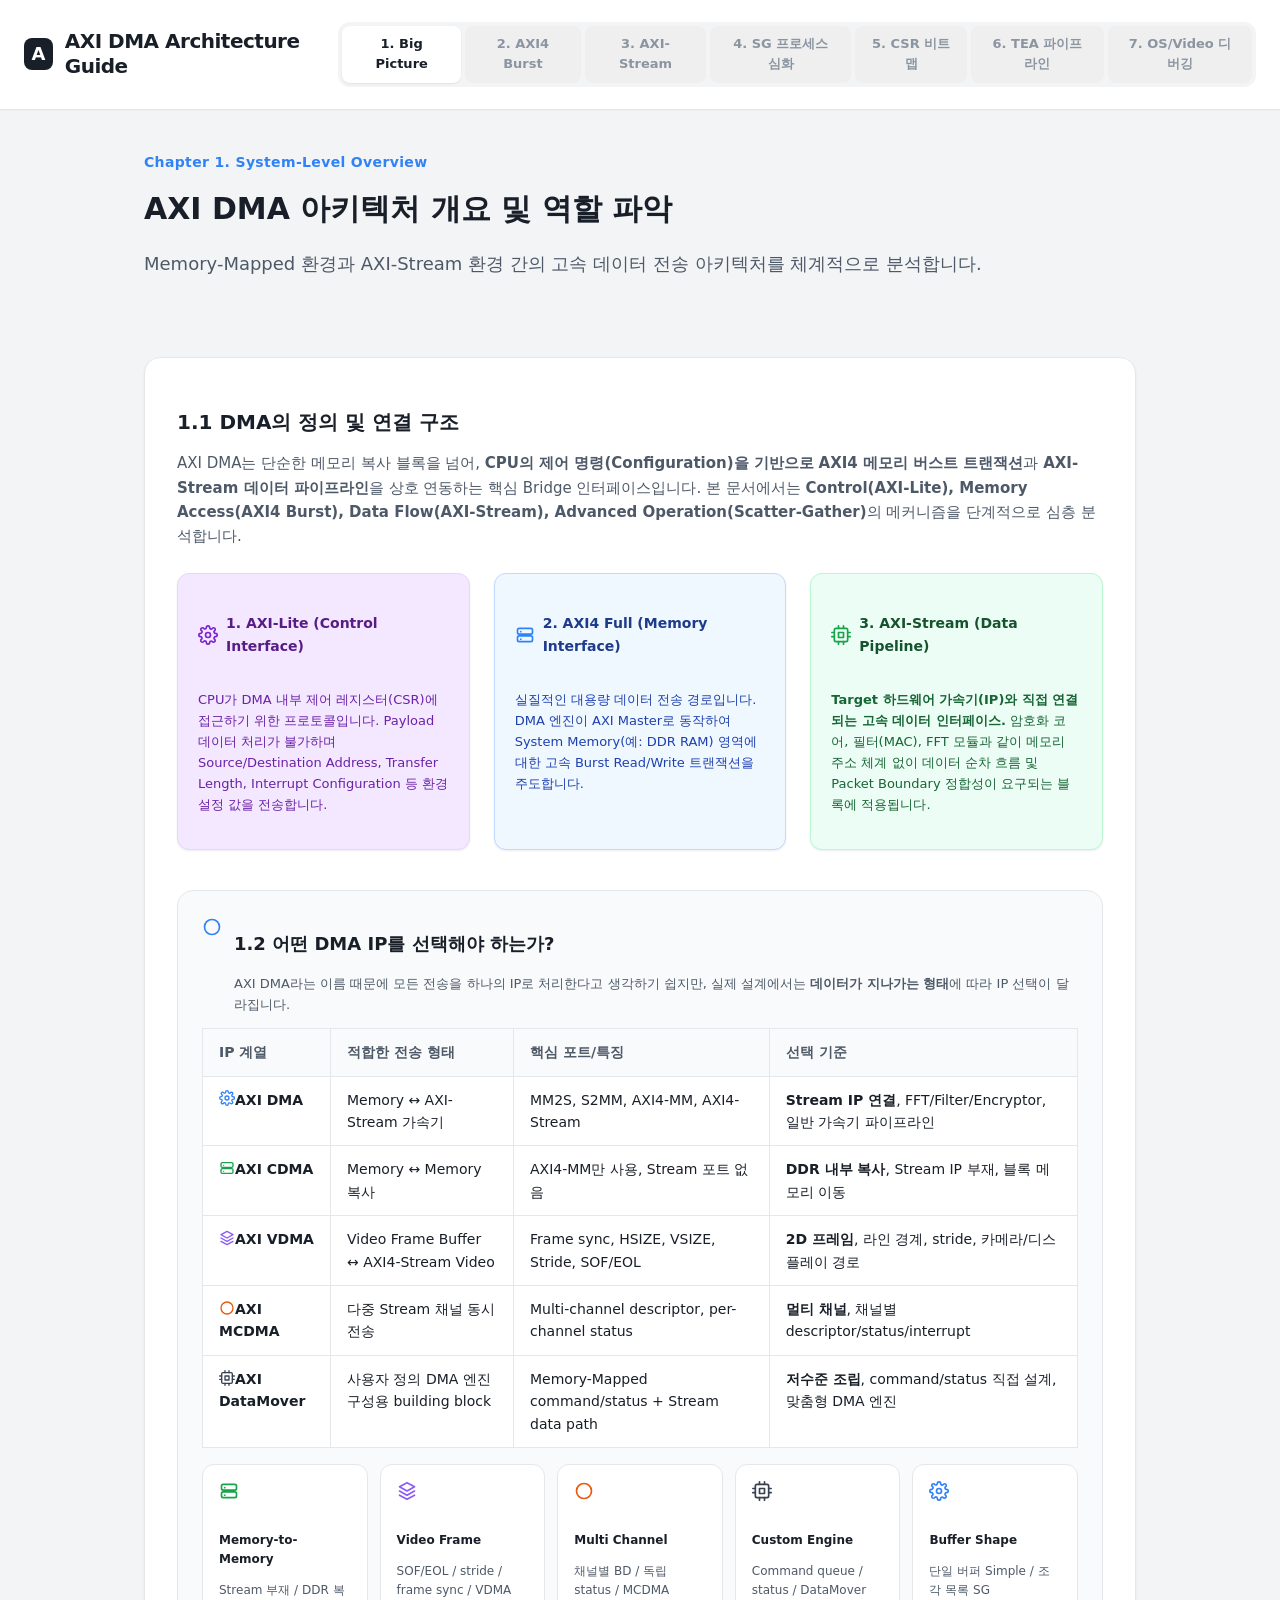
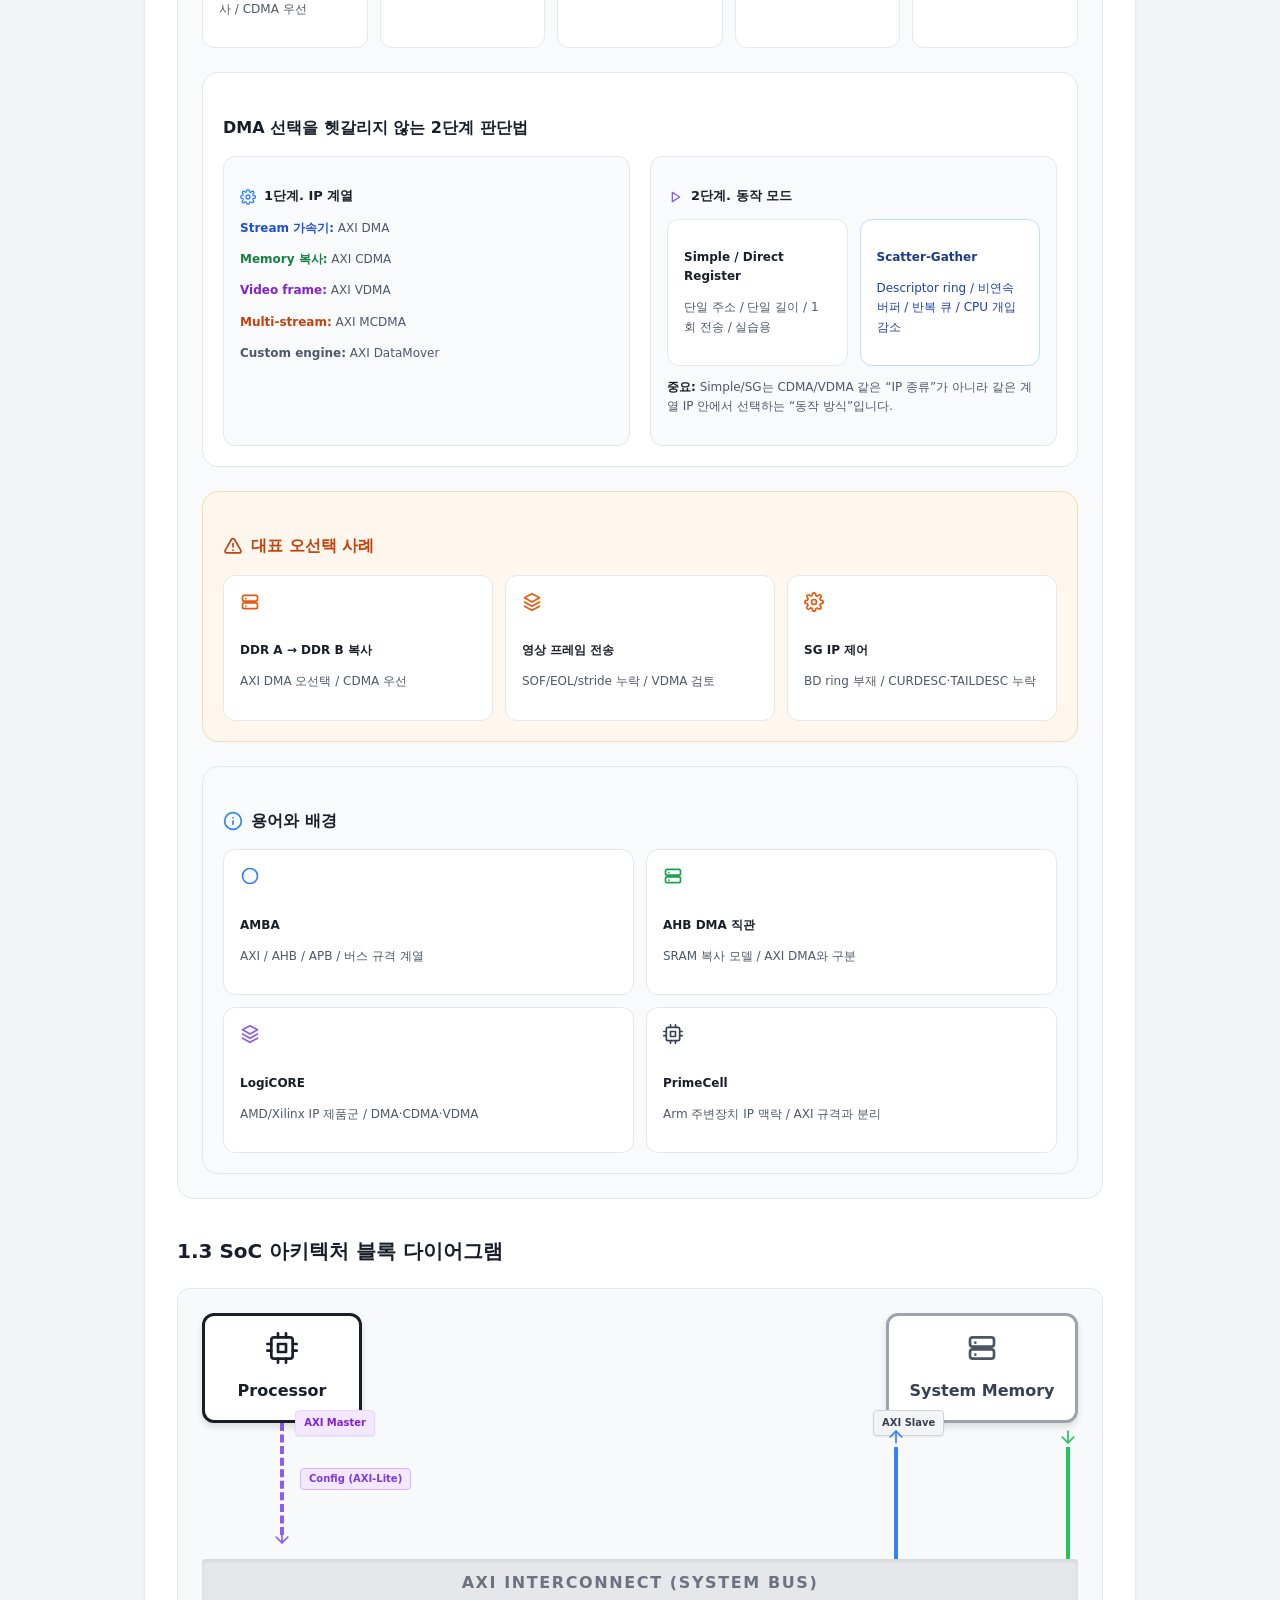
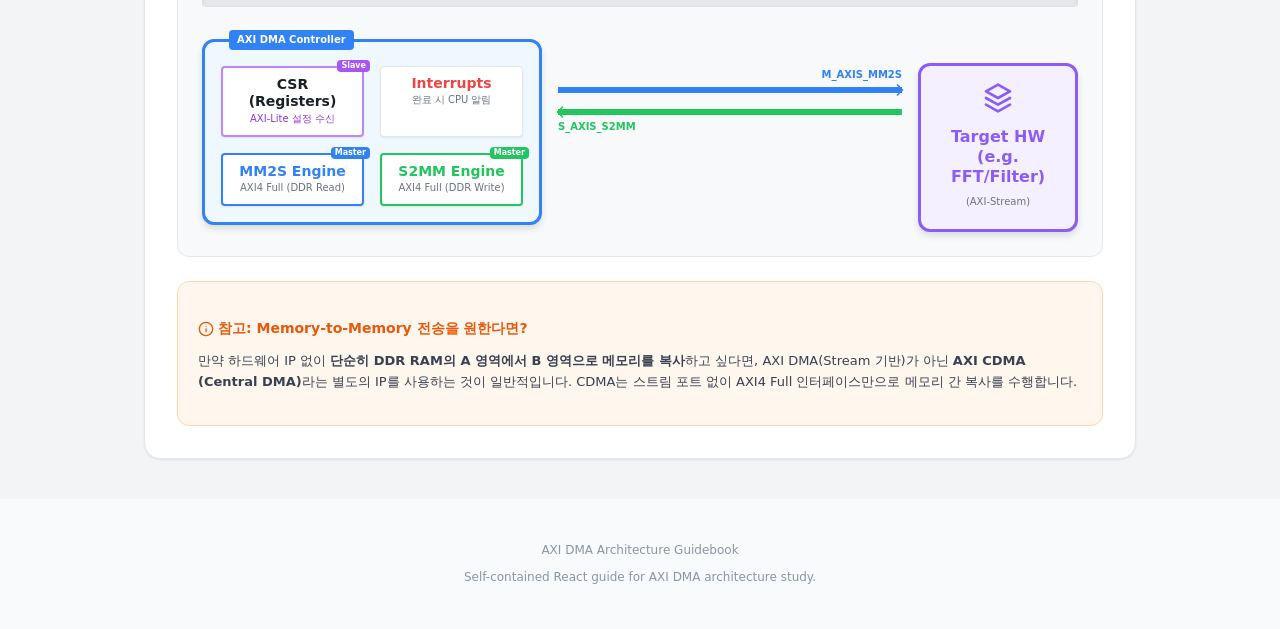
==== commit 52218d38: "dma advanced" ====
--- a/docs/index.html
+++ b/docs/index.html
@@ -5,8 +5,6 @@
   <meta name="viewport" content="width=device-width, initial-scale=1.0">
   <title>AXI DMA Advanced Guidebook</title>
   <link rel="icon" href="data:image/svg+xml,%3Csvg viewBox='0 0 32 32'%3E%3Crect width='32' height='32' rx='7' fill='%23191f28'/%3E%3Ctext x='16' y='22' text-anchor='middle' font-size='18' font-family='Arial' font-weight='700' fill='white'%3EA%3C/text%3E%3C/svg%3E">
-  
-  <!-- Standalone CSS -->
   <style>
     /* Generated utility subset for standalone Guide.html */
     *,::before,::after{box-sizing:border-box;border-width:0;border-style:solid;border-color:#e5e7eb}html{line-height:1.5;-webkit-text-size-adjust:100%}body{margin:0}button{font:inherit;cursor:pointer}strong{font-weight:700}table{border-collapse:collapse}svg{display:block}main,section,div,header,footer,nav{box-sizing:border-box}
@@ -168,7 +166,7 @@
     .hover\:bg-green-600:hover{background-color:#16a34a}
     .hover\:bg-orange-600:hover{background-color:#ea580c}
     .hover\:bg-purple-600:hover{background-color:#9333ea}
-    .hover\:text-\[\#4e5968\]:hover{font-size:#4e5968}
+    .hover\:text-\[\#4e5968\]:hover{color:#4e5968}
     .inset-0{inset:0}
     .inset-x-0{left:0;right:0}
     .italic{font-style:italic}
@@ -282,14 +280,14 @@
     .sticky{position:sticky}
     .text-2xl{font-size:1.5rem;line-height:1.25}
     .text-3xl{font-size:1.875rem;line-height:1.25}
-    .text-\[\#191f28\]{font-size:#191f28}
-    .text-\[\#22c55e\]{font-size:#22c55e}
-    .text-\[\#3182f6\]{font-size:#3182f6}
-    .text-\[\#4e5968\]{font-size:#4e5968}
-    .text-\[\#7c3aed\]{font-size:#7c3aed}
-    .text-\[\#8b5cf6\]{font-size:#8b5cf6}
-    .text-\[\#8b95a1\]{font-size:#8b95a1}
-    .text-\[\#f59e0b\]{font-size:#f59e0b}
+    .text-\[\#191f28\]{color:#191f28}
+    .text-\[\#22c55e\]{color:#22c55e}
+    .text-\[\#3182f6\]{color:#3182f6}
+    .text-\[\#4e5968\]{color:#4e5968}
+    .text-\[\#7c3aed\]{color:#7c3aed}
+    .text-\[\#8b5cf6\]{color:#8b5cf6}
+    .text-\[\#8b95a1\]{color:#8b95a1}
+    .text-\[\#f59e0b\]{color:#f59e0b}
     .text-\[10px\]{font-size:10px}
     .text-\[11px\]{font-size:11px}
     .text-\[12\.5px\]{font-size:12.5px}
@@ -586,1275 +584,310 @@
   </style>
 </head>
 <body class="min-h-screen flex flex-col">
-
-  <!-- Header / GNB -->
-  <header class="sticky top-0 z-50 bg-white/95 backdrop-blur-md border-b border-gray-200 px-6 py-4 flex justify-between items-center shadow-sm">
-    <div class="flex items-center gap-3">
-      <div class="w-8 h-8 bg-[#191f28] rounded-lg flex items-center justify-center text-white font-bold text-lg">A</div>
-      <h1 class="text-xl font-bold text-[#191f28] tracking-tight">AXI DMA Architecture Guide</h1>
-    </div>
-    
-    <!-- Desktop Nav -->
-    <nav class="hidden lg:flex gap-1 bg-[#f2f4f6] p-1 rounded-xl overflow-x-auto">
-      <button onclick="switchTab('intro')" id="nav-intro" class="tab-btn px-4 py-2 rounded-lg text-[13px] font-semibold transition-all bg-white text-[#191f28] shadow-sm">1. Big Picture</button>
-      <button onclick="switchTab('axi4')" id="nav-axi4" class="tab-btn px-4 py-2 rounded-lg text-[13px] font-semibold transition-all text-[#8b95a1] hover:text-[#4e5968] hover:bg-gray-200/50">2. AXI4 Burst</button>
-      <button onclick="switchTab('axi')" id="nav-axi" class="tab-btn px-4 py-2 rounded-lg text-[13px] font-semibold transition-all text-[#8b95a1] hover:text-[#4e5968] hover:bg-gray-200/50">3. AXI-Stream</button>
-      <button onclick="switchTab('sg')" id="nav-sg" class="tab-btn px-4 py-2 rounded-lg text-[13px] font-semibold transition-all text-[#8b95a1] hover:text-[#4e5968] hover:bg-gray-200/50">4. SG 프로세스 심화</button>
-      <button onclick="switchTab('csr')" id="nav-csr" class="tab-btn px-4 py-2 rounded-lg text-[13px] font-semibold transition-all text-[#8b95a1] hover:text-[#4e5968] hover:bg-gray-200/50">5. CSR 비트맵</button>
-      <button onclick="switchTab('case')" id="nav-case" class="tab-btn px-4 py-2 rounded-lg text-[13px] font-semibold transition-all text-[#8b95a1] hover:text-[#4e5968] hover:bg-gray-200/50">6. TEA 파이프라인</button>
-    </nav>
-  </header>
-
-  <!-- Mobile Nav -->
-  <div class="lg:hidden bg-white border-b border-gray-200 px-2 py-2 flex overflow-x-auto hide-scrollbar gap-2">
-    <button onclick="switchTab('intro')" id="mob-intro" class="mob-btn shrink-0 px-3 py-1.5 rounded-lg text-xs font-bold bg-[#191f28] text-white">1. Big Picture</button>
-    <button onclick="switchTab('axi4')" id="mob-axi4" class="mob-btn shrink-0 px-3 py-1.5 rounded-lg text-xs font-medium text-gray-500 bg-gray-50 border border-gray-200">2. Burst</button>
-    <button onclick="switchTab('axi')" id="mob-axi" class="mob-btn shrink-0 px-3 py-1.5 rounded-lg text-xs font-medium text-gray-500 bg-gray-50 border border-gray-200">3. Stream</button>
-    <button onclick="switchTab('sg')" id="mob-sg" class="mob-btn shrink-0 px-3 py-1.5 rounded-lg text-xs font-medium text-gray-500 bg-gray-50 border border-gray-200">4. SG 모드</button>
-    <button onclick="switchTab('csr')" id="mob-csr" class="mob-btn shrink-0 px-3 py-1.5 rounded-lg text-xs font-medium text-gray-500 bg-gray-50 border border-gray-200">5. CSR</button>
-    <button onclick="switchTab('case')" id="mob-case" class="mob-btn shrink-0 px-3 py-1.5 rounded-lg text-xs font-medium text-gray-500 bg-gray-50 border border-gray-200">6. TEA 사례</button>
-  </div>
-
-  <main class="max-w-5xl w-full mx-auto px-4 py-8 lg:py-10 flex-1">
-    
-    <!-- ==========================================
-         Chapter 1. System Big Picture
-    =========================================== -->
-    <section id="intro-section" class="tab-content active space-y-10">
-      <div class="space-y-4 border-b border-gray-200 pb-6">
-        <span class="text-[#3182f6] font-bold text-sm tracking-wide">Chapter 1. System-Level Overview</span>
-        <h2 class="text-3xl font-extrabold text-[#191f28]">AXI DMA의 정확한 역할 정의</h2>
-        <p class="text-[#4e5968] text-lg">주소가 있는 Memory 세계와 주소 없이 흐르는 Stream 세계를 연결하는 데이터 이동 아키텍처를 한 장씩 분해합니다.</p>
-      </div>
-
-      <div class="bg-white rounded-2xl p-8 border border-gray-200 shadow-sm">
-        
-        <!-- DMA의 정확한 정의 해설 -->
-        <h3 class="text-xl font-bold text-[#191f28] mb-4">1.1 DMA는 무엇을, 어떻게 연결하는가?</h3>
-        <p class="text-[15px] text-[#4e5968] mb-6 leading-relaxed">
-          AXI DMA는 단순한 복사 회로가 아니라 <strong>CPU가 설정한 전송 조건을 받아</strong>, <strong>AXI4 메모리 버스트</strong>와
-          <strong>AXI-Stream 데이터 흐름</strong> 사이를 이어 주는 Bridge입니다.
-          이 가이드는 <strong>CPU 제어, AXI4 burst, AXI-Stream, Scatter-Gather</strong> 순서로 DMA가 어떻게 확장되는지 한 화면씩 정리합니다.
-        </p>
-
-        <div class="grid md:grid-cols-3 gap-6 mb-10">
-          <div class="bg-[#f3e8ff] p-5 rounded-xl border border-purple-200 shadow-sm">
-            <div class="flex items-center gap-2 mb-2">
-              <i data-lucide="settings" class="w-5 h-5 text-purple-700"></i>
-              <h4 class="font-bold text-purple-900 text-[14px]">1. AXI-Lite (명령 수신용)</h4>
-            </div>
-            <p class="text-[13px] text-purple-800 leading-relaxed">
-              CPU가 DMA 제어 레지스터에 접근하는 경로입니다. 실제 payload가 아니라 source, destination, length, interrupt 같은 설정 값을 전달합니다.
-            </p>
-          </div>
-          
-          <div class="bg-[#eff7ff] p-5 rounded-xl border border-blue-200 shadow-sm">
-            <div class="flex items-center gap-2 mb-2">
-              <i data-lucide="server" class="w-5 h-5 text-[#3182f6]"></i>
-              <h4 class="font-bold text-blue-900 text-[14px]">2. AXI4 Full (메모리 접근용)</h4>
-            </div>
-            <p class="text-[13px] text-blue-800 leading-relaxed">
-              실제 데이터 이동 경로입니다. DMA가 AXI master가 되어 DDR 같은 system memory에 burst read/write를 수행합니다.
-            </p>
-          </div>
-
-          <div class="bg-[#ecfdf5] p-5 rounded-xl border border-green-200 shadow-sm">
-            <div class="flex items-center gap-2 mb-2">
-              <i data-lucide="cpu" class="w-5 h-5 text-green-600"></i>
-              <h4 class="font-bold text-green-900 text-[14px]">3. AXI-Stream (확장 경로)</h4>
-            </div>
-            <p class="text-[13px] text-green-800 leading-relaxed">
-              <strong>가속기 IP와 직접 연결되는 데이터 파이프라인.</strong> TEA 암호화 코어, 필터, FFT처럼 주소보다 데이터 순서와 packet boundary가 중요한 블록에 붙습니다.
-            </p>
-          </div>
-        </div>
-
-        <!-- System Big Picture Diagram -->
-        <h3 class="text-xl font-bold text-[#191f28] mb-6">1.2 SoC 아키텍처 블록 다이어그램</h3>
-        <div class="wide-visual bg-[#f8f9fa] border border-[#e5e8eb] p-6 rounded-xl flex flex-col items-center">
-          <div class="wide-visual-canvas w-full max-w-4xl relative">
-            <div class="flex justify-between items-start mb-10">
-              <div class="w-40 flex flex-col items-center">
-                <div class="w-full bg-white border-[3px] border-[#191f28] rounded-xl p-4 shadow-md text-center z-10 relative">
-                  <i data-lucide="cpu" class="w-8 h-8 text-[#191f28] mx-auto mb-2"></i>
-                  <span class="font-extrabold text-[#191f28] block">Processor</span>
-                  <span class="absolute -right-4 -bottom-4 bg-purple-100 text-purple-700 text-[10px] font-bold px-2 py-1 rounded shadow-sm border border-purple-200">AXI Master</span>
-                </div>
-                <div class="h-10 border-l-4 border-dashed border-[#8b5cf6] flex items-center justify-center -mb-2">
-                  <span class="bg-[#f3e8ff] text-[#7c3aed] text-[10px] font-bold px-2 py-0.5 rounded border border-[#d8b4fe] ml-16 whitespace-nowrap">Config (AXI-Lite)</span>
-                </div>
-                <i data-lucide="arrow-down" class="text-[#8b5cf6] z-10"></i>
-              </div>
-
-              <div class="w-48 flex flex-col items-center">
-                <div class="w-full bg-white border-[3px] border-gray-400 rounded-xl p-4 shadow-md text-center z-10 relative">
-                  <i data-lucide="server" class="w-8 h-8 text-gray-600 mx-auto mb-2"></i>
-                  <span class="font-extrabold text-gray-700 block">System Memory</span>
-                  <span class="absolute -left-4 -bottom-4 bg-gray-100 text-gray-700 text-[10px] font-bold px-2 py-1 rounded shadow-sm border border-gray-300">AXI Slave</span>
-                </div>
-                <div class="flex w-full justify-between mt-2">
-                  <div class="flex flex-col items-center">
-                     <i data-lucide="arrow-up" class="text-[#3182f6] -mt-1 z-10"></i>
-                     <div class="h-12 border-l-4 border-[#3182f6]"></div>
-                  </div>
-                  <div class="flex flex-col items-center">
-                     <i data-lucide="arrow-down" class="text-[#22c55e] -mt-1 z-10"></i>
-                     <div class="h-12 border-l-4 border-[#22c55e]"></div>
-                  </div>
-                </div>
-              </div>
-            </div>
-
-            <div class="w-full h-12 bg-gray-200 border-y-2 border-gray-300 flex items-center justify-center shadow-inner relative rounded">
-              <span class="font-extrabold text-gray-500 tracking-widest uppercase">AXI Interconnect (System Bus)</span>
-            </div>
-
-            <div class="flex justify-between items-start mt-8">
-              <div class="w-[340px] bg-[#eff7ff] border-[3px] border-[#3182f6] rounded-xl p-4 shadow-md z-10 relative">
-                <div class="absolute -top-3 left-6 bg-[#3182f6] text-white text-[10px] font-bold px-2 py-0.5 rounded">AXI DMA Controller</div>
-                
-                <div class="grid grid-cols-2 gap-4 mt-2">
-                  <div class="bg-white border-2 border-purple-400 rounded p-2 text-center shadow-sm relative">
-                    <span class="absolute -top-2 -right-2 bg-purple-500 text-white text-[8px] font-bold px-1 rounded">Slave</span>
-                    <span class="block font-bold text-[#191f28] text-sm">CSR (Registers)</span>
-                    <span class="block text-[10px] text-purple-600">AXI-Lite 설정 수신</span>
-                  </div>
-                  <div class="bg-white border border-gray-200 rounded p-2 text-center shadow-sm">
-                    <span class="block font-bold text-red-500 text-sm">Interrupts</span>
-                    <span class="block text-[10px] text-gray-500">완료 시 CPU 알림</span>
-                  </div>
-                  <div class="bg-white border-2 border-[#3182f6] rounded p-2 text-center shadow-sm flex flex-col justify-center relative">
-                    <span class="absolute -top-2 -right-2 bg-[#3182f6] text-white text-[8px] font-bold px-1 rounded">Master</span>
-                    <span class="block font-extrabold text-[#3182f6] text-sm">MM2S Engine</span>
-                    <span class="block text-[10px] text-gray-500">AXI4 Full (DDR Read)</span>
-                  </div>
-                  <div class="bg-white border-2 border-[#22c55e] rounded p-2 text-center shadow-sm flex flex-col justify-center relative">
-                    <span class="absolute -top-2 -right-2 bg-[#22c55e] text-white text-[8px] font-bold px-1 rounded">Master</span>
-                    <span class="block font-extrabold text-[#22c55e] text-sm">S2MM Engine</span>
-                    <span class="block text-[10px] text-gray-500">AXI4 Full (DDR Write)</span>
-                  </div>
-                </div>
-              </div>
-
-              <div class="flex-1 flex flex-col items-center justify-center relative px-4 mt-12">
-                <div class="w-full h-1.5 bg-[#3182f6] relative flex items-center justify-end mb-4">
-                  <div class="absolute -top-5 text-[10px] font-bold text-[#3182f6]">M_AXIS_MM2S</div>
-                  <i data-lucide="chevron-right" class="text-[#3182f6] -mr-2"></i>
-                </div>
-                <div class="w-full h-1.5 bg-[#22c55e] relative flex items-center justify-start">
-                  <div class="absolute -bottom-5 text-[10px] font-bold text-[#22c55e]">S_AXIS_S2MM</div>
-                  <i data-lucide="chevron-left" class="text-[#22c55e] -ml-2"></i>
-                </div>
-              </div>
-
-              <div class="w-40 flex flex-col items-center mt-6">
-                <div class="w-full bg-[#f4f0ff] border-[3px] border-[#8b5cf6] rounded-xl p-4 shadow-md text-center z-10">
-                  <i data-lucide="layers" class="w-8 h-8 text-[#8b5cf6] mx-auto mb-2"></i>
-                  <span class="font-extrabold text-[#8b5cf6] block leading-tight">Target HW<br>(e.g. FFT/Filter)</span>
-                  <span class="text-[10px] text-gray-500">(AXI-Stream)</span>
-                </div>
-              </div>
-            </div>
-
-            <!-- Interconnect vertical lines -->
-            <div class="absolute left-[64px] top-[108px] h-10 w-1 bg-[#8b5cf6] -z-10"></div>
-            <div class="absolute left-[64px] top-[165px] h-8 w-1 bg-[#8b5cf6] -z-10"></div>
-            <div class="absolute right-[225px] top-[108px] h-10 w-1 bg-[#3182f6] -z-10"></div>
-            <div class="absolute right-[175px] top-[108px] h-10 w-1 bg-[#22c55e] -z-10"></div>
-            <div class="absolute left-[140px] top-[165px] h-32 w-1 bg-[#3182f6] -z-10"></div>
-            <div class="absolute left-[295px] top-[165px] h-32 w-1 bg-[#22c55e] -z-10"></div>
-          </div>
-        </div>
-        
-        <!-- Note on Central DMA -->
-        <div class="mt-6 bg-[#fff7ed] p-5 rounded-xl border border-orange-200">
-          <h4 class="font-bold text-orange-600 text-sm mb-2 flex items-center gap-1"><i data-lucide="info" class="w-4 h-4"></i> 참고: Memory-to-Memory 전송을 원한다면?</h4>
-          <p class="text-[13px] text-gray-700">
-            만약 하드웨어 IP 없이 <strong>단순히 DDR RAM의 A 영역에서 B 영역으로 메모리를 복사</strong>하고 싶다면, AXI DMA(Stream 기반)가 아닌 <strong>AXI CDMA (Central DMA)</strong>라는 별도의 IP를 사용하는 것이 일반적입니다. CDMA는 스트림 포트 없이 AXI4 Full 인터페이스만으로 메모리 간 복사를 수행합니다.
-          </p>
-        </div>
-      </div>
-    </section>
-
-    <!-- ==========================================
-         Chapter 2. AXI4 Full (Burst Transaction)
-    =========================================== -->
-    <section id="axi4-section" class="tab-content space-y-10">
-      <div class="space-y-4 border-b border-gray-200 pb-6">
-        <span class="text-[#3182f6] font-bold text-sm tracking-wide">Chapter 2. The Power of AXI4 Full</span>
-        <h2 class="text-3xl font-extrabold text-[#191f28]">데이터 고속도로: AXI4 Full 버스트 트랜잭션</h2>
-        <p class="text-[#4e5968] text-lg">DMA가 대용량 데이터를 빠르게 옮기는 핵심은 CPU 제어와 AXI4 burst 데이터 경로를 분리하는 데 있습니다.</p>
-      </div>
-
-      <div class="grid lg:grid-cols-[1.4fr_1fr] gap-6">
-        <div class="bg-white p-8 rounded-2xl border border-gray-200 shadow-sm">
-        <h3 class="text-xl font-bold text-[#191f28] mb-4">2.1 MMIO 실행 시퀀스</h3>
-          <div class="space-y-4">
-            <div class="bg-[#f9fafb] border border-gray-200 rounded-xl p-4">
-              <span class="text-[11px] font-bold text-purple-600">STEP 1</span>
-              <p class="text-[14px] text-[#191f28] font-semibold mt-1">CONTROL 레지스터에서 Enable과 Interrupt Enable을 설정</p>
-              <p class="text-[13px] text-[#4e5968] mt-1">DMA 엔진을 활성화합니다. interrupt enable을 함께 켜면 완료 시 CPU가 polling 없이 알림을 받을 수 있습니다.</p>
-            </div>
-            <div class="bg-[#f9fafb] border border-gray-200 rounded-xl p-4">
-              <span class="text-[11px] font-bold text-blue-600">STEP 2</span>
-              <p class="text-[14px] text-[#191f28] font-semibold mt-1">SOURCE / DEST 레지스터에 시작 주소 기록</p>
-              <p class="text-[13px] text-[#4e5968] mt-1">기본 MM2MM 구조에서는 source와 destination이 모두 메모리 주소입니다. 스트림 포트가 아니라 AXI 메모리 공간 두 곳을 연결합니다.</p>
-            </div>
-            <div class="bg-[#f9fafb] border border-gray-200 rounded-xl p-4">
-              <span class="text-[11px] font-bold text-green-600">STEP 3</span>
-              <p class="text-[14px] text-[#191f28] font-semibold mt-1">NUM 레지스터에 시작 플래그, 묶음 크기, 총 길이를 함께 기록</p>
-              <p class="text-[13px] text-[#4e5968] mt-1">전송 시작 트리거입니다. Chunk는 한 번에 얼마나 큰 묶음으로 버스트를 발생시킬지, Bytes는 총 전송 길이를 뜻합니다.</p>
-            </div>
-            <div class="bg-[#f9fafb] border border-gray-200 rounded-xl p-4">
-              <span class="text-[11px] font-bold text-orange-600">STEP 4</span>
-              <p class="text-[14px] text-[#191f28] font-semibold mt-1">GO가 0으로 내려올 때까지 폴링하거나 IRQ를 기다림</p>
-              <p class="text-[13px] text-[#4e5968] mt-1">드라이버는 상태 레지스터를 반복해서 읽으며 완료를 확인합니다. 인터럽트 사용 시에는 pending 상태와 IRQ 출력도 함께 봅니다.</p>
-            </div>
-          </div>
-        </div>
-
-        <div class="bg-[#191f28] text-white p-8 rounded-2xl shadow-sm">
-          <h3 class="text-xl font-bold mb-4">2.2 버스트 전송 설계 포인트</h3>
-          <ul class="space-y-3 text-[13px] text-gray-200 leading-relaxed">
-            <li><strong class="text-white">DMA 적용 목적:</strong> CPU가 큰 메모리 블록을 직접 복사하면 성능이 떨어지고 버스트 효율도 얻기 어렵습니다.</li>
-            <li><strong class="text-white">필수 레지스터:</strong> source, destination, length, chunk, done/interrupt 상태가 기본입니다.</li>
-            <li><strong class="text-white">Chunk의 의미:</strong> chunk는 여러 burst를 어느 크기 단위로 나눠 처리할지 정하는 값이며, AXI data width와 FIFO depth 제약을 함께 받습니다.</li>
-            <li><strong class="text-white">주소 제약:</strong> source와 destination의 정렬 관계가 같아야 하며, misaligned start는 내부 FSM에서 따로 처리합니다.</li>
-            <li><strong class="text-white">검증 관점:</strong> 레지스터 설정 순서, 완료 상태, destination 메모리 비교가 핵심 확인 항목입니다.</li>
-          </ul>
-        </div>
-      </div>
-
-      <div class="bg-white p-8 rounded-2xl border border-gray-200 shadow-sm">
-        <h3 class="text-xl font-bold text-[#191f28] mb-4">2.3 개념도: CPU가 DMA를 시작시키는 순서</h3>
-        <p class="text-[14px] text-[#4e5968] mb-4 leading-relaxed">
-          실행 코드 없이, CPU/BFM이 DMA를 시작시키는 순서를 개념 흐름으로 정리한 것입니다.
-          이 그림만 보면 어떤 레지스터가 어떤 시점에 의미를 갖는지 파악할 수 있습니다.
-        </p>
-        <div class="grid md:grid-cols-5 gap-3 text-center">
-          <div class="bg-[#f3e8ff] border border-purple-200 rounded-xl p-4">
-            <span class="text-[11px] font-bold text-purple-700">01</span>
-            <p class="text-[13px] font-bold text-[#191f28] mt-1">Enable</p>
-            <p class="text-[12px] text-[#4e5968] mt-1">DMA 동작 허용과 인터럽트 정책 설정</p>
-          </div>
-          <div class="bg-[#eff7ff] border border-blue-200 rounded-xl p-4">
-            <span class="text-[11px] font-bold text-blue-700">02</span>
-            <p class="text-[13px] font-bold text-[#191f28] mt-1">Source</p>
-            <p class="text-[12px] text-[#4e5968] mt-1">읽기 시작 주소를 DMA에 전달</p>
-          </div>
-          <div class="bg-[#ecfdf5] border border-green-200 rounded-xl p-4">
-            <span class="text-[11px] font-bold text-green-700">03</span>
-            <p class="text-[13px] font-bold text-[#191f28] mt-1">Destination</p>
-            <p class="text-[12px] text-[#4e5968] mt-1">쓰기 시작 주소를 DMA에 전달</p>
-          </div>
-          <div class="bg-[#fff7ed] border border-orange-200 rounded-xl p-4">
-            <span class="text-[11px] font-bold text-orange-700">04</span>
-            <p class="text-[13px] font-bold text-[#191f28] mt-1">Start</p>
-            <p class="text-[12px] text-[#4e5968] mt-1">전송 길이와 chunk를 담아 GO 트리거</p>
-          </div>
-          <div class="bg-[#f9fafb] border border-gray-200 rounded-xl p-4">
-            <span class="text-[11px] font-bold text-gray-700">05</span>
-            <p class="text-[13px] font-bold text-[#191f28] mt-1">Observe</p>
-            <p class="text-[12px] text-[#4e5968] mt-1">GO 하강, DONE, IRQ로 완료 확인</p>
-          </div>
-        </div>
-        <div class="mt-4 bg-[#f9fafb] border border-gray-200 rounded-xl p-4 text-[13px] text-[#4e5968] leading-relaxed">
-          <strong class="text-[#191f28]">핵심 규칙:</strong>
-          주소와 길이를 모두 준비한 뒤 마지막에 시작 트리거를 넣습니다. 완료 관찰은 polling 또는 interrupt 중 하나로 할 수 있고, interrupt pending은 별도 clear 단계가 필요합니다.
-        </div>
-      </div>
-
-      <div class="bg-white p-8 rounded-2xl border border-gray-200 shadow-sm">
-        <h3 class="text-xl font-bold text-[#191f28] mb-4">2.4 드라이버 관점의 실행 알고리즘</h3>
-        <p class="text-[14px] text-[#4e5968] mb-5 leading-relaxed">
-          실제 제어 코드는 아래 순서로 압축할 수 있습니다. 중요한 점은 <strong>destination/source 주소를 먼저 준비하고, 마지막에 GO를 쓰는 것</strong>입니다.
-          GO가 내려올 때까지 기다리거나 interrupt pending을 확인하면 전송 완료를 판단할 수 있습니다.
-        </p>
-        <div class="grid md:grid-cols-4 gap-4">
-          <div class="bg-[#f3e8ff] border border-purple-200 rounded-xl p-4">
-            <span class="text-[11px] font-bold text-purple-700">CONTROL</span>
-            <p class="text-[13px] font-bold text-[#191f28] mt-1">EN / IE 설정</p>
-            <p class="text-[12px] text-[#4e5968] mt-1">DMA enable을 켜고, 필요하면 완료 interrupt도 허용합니다.</p>
-          </div>
-          <div class="bg-[#eff7ff] border border-blue-200 rounded-xl p-4">
-            <span class="text-[11px] font-bold text-blue-700">ADDRESS</span>
-            <p class="text-[13px] font-bold text-[#191f28] mt-1">DST와 SRC 기록</p>
-            <p class="text-[12px] text-[#4e5968] mt-1">두 주소의 하위 alignment가 맞는지 확인해야 합니다.</p>
-          </div>
-          <div class="bg-[#ecfdf5] border border-green-200 rounded-xl p-4">
-            <span class="text-[11px] font-bold text-green-700">START</span>
-            <p class="text-[13px] font-bold text-[#191f28] mt-1">GO + CHUNK + BYTES</p>
-            <p class="text-[12px] text-[#4e5968] mt-1">전송 크기와 chunk를 한 번에 묶어 시작 조건을 만듭니다.</p>
-          </div>
-          <div class="bg-[#fff7ed] border border-orange-200 rounded-xl p-4">
-            <span class="text-[11px] font-bold text-orange-700">WAIT / CLEAR</span>
-            <p class="text-[13px] font-bold text-[#191f28] mt-1">GO 하강 또는 IP 확인</p>
-            <p class="text-[12px] text-[#4e5968] mt-1">완료 후 pending interrupt는 software가 명시적으로 clear합니다.</p>
-          </div>
-        </div>
-        <div class="mt-5 bg-[#f9fafb] border border-gray-200 rounded-xl p-5">
-          <p class="text-[13px] font-bold text-[#191f28] mb-3">Pseudo-code</p>
-          <div class="grid md:grid-cols-5 gap-2 text-center text-[12px]">
-            <div class="bg-white border border-gray-200 rounded-lg p-3">enable DMA</div>
-            <div class="bg-white border border-gray-200 rounded-lg p-3">write DST</div>
-            <div class="bg-white border border-gray-200 rounded-lg p-3">write SRC</div>
-            <div class="bg-white border border-gray-200 rounded-lg p-3">write GO/length</div>
-            <div class="bg-white border border-gray-200 rounded-lg p-3">poll or IRQ clear</div>
-          </div>
-        </div>
-      </div>
-
-      <div class="bg-white p-8 rounded-2xl border border-[#3182f6] shadow-sm relative overflow-hidden">
-        <div class="absolute -right-10 -top-10 w-40 h-40 bg-blue-50 rounded-full blur-3xl -z-10"></div>
-        <h3 class="text-xl font-bold text-[#191f28] mb-4 flex items-center gap-2">
-          <i data-lucide="zap" class="w-6 h-6 text-[#3182f6]"></i> 2.5 AXI-Lite와 AXI4 Full의 결정적 차이
-        </h3>
-        <div class="grid md:grid-cols-2 gap-6 mt-4">
-          <div class="bg-[#f9fafb] p-6 rounded-xl border border-gray-200">
-            <h4 class="font-bold text-purple-600 mb-2">AXI-Lite (제어용)</h4>
-            <p class="text-[13px] text-gray-600 leading-relaxed">
-              <strong>1 주소 = 1 데이터.</strong> CPU가 DMA의 레지스터(예: Source Address)를 세팅할 때 씁니다. 한 번의 주소 전송에 딱 한 번의 데이터만 보냅니다.
-            </p>
-          </div>
-          <div class="bg-[#eff7ff] p-6 rounded-xl border border-blue-200">
-            <h4 class="font-bold text-[#3182f6] mb-2">AXI4 Full (데이터용)</h4>
-            <p class="text-[13px] text-gray-700 leading-relaxed">
-              <strong>1 주소 = N 데이터 (Burst).</strong> DMA가 메모리에서 데이터를 가져올 때 씁니다. 시작 주소 1번만 알려주면, 최대 256개의 연속된 데이터를 연달아 쏟아냅니다.
-            </p>
-          </div>
-        </div>
-
-        <div class="mt-10 bg-[#f9fafb] border border-gray-200 rounded-2xl p-6">
-          <h3 class="text-xl font-bold text-[#191f28] mb-3">2.6 AXI4 VALID/READY 타이밍 핵심</h3>
-          <p class="text-[14px] text-[#4e5968] mb-5 leading-relaxed">
-            AMBA AXI4 공식 규격의 기본 규칙은 단순합니다. 각 채널은 독립적으로 움직이고,
-            <strong>VALID와 READY가 같은 rising edge에서 동시에 1일 때만 1 beat가 전송</strong>됩니다.
-            VALID가 먼저 올라오면 payload와 제어 정보는 handshake가 끝날 때까지 안정적으로 유지되어야 합니다.
-          </p>
-
-          <div class="wide-visual bg-white border border-gray-200 rounded-xl p-4">
-            <svg class="wide-visual-canvas" viewBox="0 0 960 430" role="img" aria-label="AXI4 valid ready timing diagram" style="display:block;margin:0 auto;">
-              <defs>
-                <marker id="timing-arrow-blue" markerWidth="8" markerHeight="8" refX="7" refY="4" orient="auto" markerUnits="strokeWidth">
-                  <path d="M0,0 L8,4 L0,8 Z" fill="#3182f6"></path>
-                </marker>
-                <marker id="timing-arrow-green" markerWidth="8" markerHeight="8" refX="7" refY="4" orient="auto" markerUnits="strokeWidth">
-                  <path d="M0,0 L8,4 L0,8 Z" fill="#22c55e"></path>
-                </marker>
-              </defs>
-
-              <rect x="12" y="12" width="936" height="406" rx="18" fill="#ffffff" stroke="#e5e8eb"></rect>
-              <text x="44" y="48" fill="#191f28" font-size="18" font-weight="900">Read Transaction: AR handshake 이후 R beat들이 돌아옴</text>
-              <text x="44" y="232" fill="#191f28" font-size="18" font-weight="900">Write Transaction: AW/W handshake 이후 B response가 돌아옴</text>
-
-              <line x1="160" y1="78" x2="890" y2="78" stroke="#e5e7eb"></line>
-              <line x1="160" y1="116" x2="890" y2="116" stroke="#e5e7eb"></line>
-              <line x1="160" y1="154" x2="890" y2="154" stroke="#e5e7eb"></line>
-              <text x="48" y="84" fill="#4e5968" font-size="13" font-weight="800">ARVALID</text>
-              <text x="48" y="122" fill="#4e5968" font-size="13" font-weight="800">ARREADY</text>
-              <text x="48" y="160" fill="#4e5968" font-size="13" font-weight="800">RVALID/RLAST</text>
-
-              <polyline points="170,92 250,92 250,68 390,68 390,92 890,92" fill="none" stroke="#3182f6" stroke-width="4" stroke-linejoin="round"></polyline>
-              <polyline points="170,130 320,130 320,106 390,106 390,130 890,130" fill="none" stroke="#60a5fa" stroke-width="4" stroke-linejoin="round"></polyline>
-              <rect x="322" y="58" width="68" height="82" rx="8" fill="#eff7ff" stroke="#3182f6"></rect>
-              <text x="356" y="102" text-anchor="middle" fill="#1d4ed8" font-size="11" font-weight="900">주소 전달</text>
-              <path d="M392 99 C440 99 450 154 500 154" fill="none" stroke="#3182f6" stroke-width="3" marker-end="url(#timing-arrow-blue)"></path>
-
-              <polyline points="170,168 500,168 500,144 610,144 610,168 640,168 640,144 750,144 750,168 780,168 780,144 860,144 860,168 890,168" fill="none" stroke="#2563eb" stroke-width="4" stroke-linejoin="round"></polyline>
-              <text x="552" y="139" text-anchor="middle" fill="#1d4ed8" font-size="11" font-weight="800">DATA0</text>
-              <text x="696" y="139" text-anchor="middle" fill="#1d4ed8" font-size="11" font-weight="800">DATA1</text>
-              <text x="820" y="139" text-anchor="middle" fill="#ef4444" font-size="11" font-weight="900">LAST</text>
-
-              <line x1="160" y1="260" x2="890" y2="260" stroke="#e5e7eb"></line>
-              <line x1="160" y1="298" x2="890" y2="298" stroke="#e5e7eb"></line>
-              <line x1="160" y1="336" x2="890" y2="336" stroke="#e5e7eb"></line>
-              <line x1="160" y1="374" x2="890" y2="374" stroke="#e5e7eb"></line>
-              <text x="48" y="266" fill="#4e5968" font-size="13" font-weight="800">AWVALID</text>
-              <text x="48" y="304" fill="#4e5968" font-size="13" font-weight="800">WVALID/WLAST</text>
-              <text x="48" y="342" fill="#4e5968" font-size="13" font-weight="800">BVALID</text>
-              <text x="48" y="380" fill="#4e5968" font-size="13" font-weight="800">READY</text>
-
-              <polyline points="170,274 240,274 240,250 360,250 360,274 890,274" fill="none" stroke="#16a34a" stroke-width="4" stroke-linejoin="round"></polyline>
-              <polyline points="170,312 300,312 300,288 430,288 430,312 460,312 460,288 590,288 590,312 620,312 620,288 750,288 750,312 890,312" fill="none" stroke="#22c55e" stroke-width="4" stroke-linejoin="round"></polyline>
-              <text x="360" y="283" text-anchor="middle" fill="#166534" font-size="11" font-weight="800">WDATA0</text>
-              <text x="524" y="283" text-anchor="middle" fill="#166534" font-size="11" font-weight="800">WDATA1</text>
-              <text x="686" y="283" text-anchor="middle" fill="#ef4444" font-size="11" font-weight="900">WLAST</text>
-              <polyline points="170,350 760,350 760,326 850,326 850,350 890,350" fill="none" stroke="#ef4444" stroke-width="4" stroke-linejoin="round"></polyline>
-              <polyline points="170,388 220,388 220,364 850,364 850,388 890,388" fill="none" stroke="#94a3b8" stroke-width="4" stroke-linejoin="round"></polyline>
-              <path d="M750 300 C790 300 790 326 820 326" fill="none" stroke="#22c55e" stroke-width="3" marker-end="url(#timing-arrow-green)"></path>
-              <text x="814" y="318" text-anchor="middle" fill="#ef4444" font-size="11" font-weight="900">OKAY 응답</text>
-            </svg>
-          </div>
-
-          <div class="grid md:grid-cols-3 gap-4 mt-5">
-            <div class="bg-[#eff7ff] border border-blue-200 rounded-xl p-4">
-              <p class="text-[13px] font-bold text-blue-900">Read path</p>
-              <p class="text-[12px] text-blue-800 mt-1 leading-relaxed">AR 채널에서 주소와 burst 정보가 handshake되고, 이후 R 채널에서 여러 data beat가 돌아옵니다. 마지막 beat에는 RLAST가 함께 옵니다.</p>
-            </div>
-            <div class="bg-[#ecfdf5] border border-green-200 rounded-xl p-4">
-              <p class="text-[13px] font-bold text-green-900">Write path</p>
-              <p class="text-[12px] text-green-800 mt-1 leading-relaxed">AW 주소와 W 데이터는 독립 채널입니다. WLAST가 마지막 data beat를 표시하고, slave는 모든 write 수락 뒤 B 응답을 냅니다.</p>
-            </div>
-            <div class="bg-[#fff7ed] border border-orange-200 rounded-xl p-4">
-              <p class="text-[13px] font-bold text-orange-900">DMA 관점</p>
-              <p class="text-[12px] text-orange-800 mt-1 leading-relaxed">DMA는 이 독립 채널 구조 덕분에 memory read와 memory write를 파이프라인으로 겹칠 수 있고, FIFO로 속도 차이를 흡수합니다.</p>
-            </div>
-          </div>
-        </div>
-
-        <h3 class="text-xl font-bold text-[#191f28] mt-10 mb-6">2.7 AXI4 5개 독립 채널 애니메이션 시뮬레이션</h3>
-        <p class="text-sm text-[#4e5968] mb-6">AXI4는 write address, write data, write response, read address, read data 채널을 독립적으로 운용합니다. DMA는 이 구조를 이용해 읽기와 쓰기 파이프를 분리합니다.</p>
-        
-        <div class="flex gap-4 mb-6">
-          <button onclick="runAxiReadBurst()" id="btn-axi-read" class="bg-[#3182f6] hover:bg-blue-600 text-white px-5 py-2.5 rounded-xl font-bold text-sm flex items-center gap-2 transition-all active:scale-95 shadow-md">
-            <i data-lucide="download" class="w-4 h-4"></i> Read Burst 실행 (AR, R 채널)
-          </button>
-          <button onclick="runAxiWriteBurst()" id="btn-axi-write" class="bg-[#22c55e] hover:bg-green-600 text-white px-5 py-2.5 rounded-xl font-bold text-sm flex items-center gap-2 transition-all active:scale-95 shadow-md">
-            <i data-lucide="upload" class="w-4 h-4"></i> Write Burst 실행 (AW, W, B 채널)
-          </button>
-        </div>
-
-        <!-- AXI Transaction Animation Canvas -->
-        <div class="wide-visual">
-        <div class="wide-visual-canvas bg-[#191f28] p-8 rounded-xl relative overflow-hidden h-[360px] flex justify-between items-center text-white border border-gray-800">
-          <div class="w-32 h-48 bg-gray-800 border-2 border-gray-600 rounded-xl flex flex-col items-center justify-center z-20 shadow-[0_0_15px_rgba(0,0,0,0.5)]">
-            <span class="font-extrabold text-[#3182f6]">DMA Core</span>
-            <span class="text-xs text-gray-400 mt-1">AXI4 Master</span>
-          </div>
-
-          <div class="flex-1 h-full relative" id="axi-channels-container">
-            <div class="absolute top-[20%] w-full h-px bg-gray-700 border-b border-dashed border-gray-600"></div>
-            <div class="absolute top-[35%] w-full h-px bg-gray-700 border-b border-dashed border-gray-600"></div>
-            <div class="absolute top-[50%] w-full h-px bg-gray-700 border-b border-dashed border-gray-600"></div>
-            <div class="absolute top-[65%] w-full h-px bg-gray-700 border-b border-dashed border-gray-600"></div>
-            <div class="absolute top-[80%] w-full h-px bg-gray-700 border-b border-dashed border-gray-600"></div>
-            
-            <div class="absolute left-4 top-[15%] text-[10px] font-bold text-blue-400">AR (Read Address)</div>
-            <div class="absolute right-4 top-[30%] text-[10px] font-bold text-blue-300">R (Read Data)</div>
-            <div class="absolute left-4 top-[45%] text-[10px] font-bold text-green-400">AW (Write Address)</div>
-            <div class="absolute left-4 top-[60%] text-[10px] font-bold text-green-300">W (Write Data)</div>
-            <div class="absolute right-4 top-[75%] text-[10px] font-bold text-red-400">B (Write Response)</div>
-
-            <div id="packet-layer" class="absolute inset-0 pointer-events-none"></div>
-
-            <div id="axi-status-box" class="absolute top-4 left-1/2 -translate-x-1/2 bg-white/10 border border-white/20 backdrop-blur-sm px-4 py-2 rounded-lg text-sm font-bold text-center opacity-0 transition-opacity">
-              Status
-            </div>
-          </div>
-
-          <div class="w-32 h-48 bg-gray-800 border-2 border-gray-600 rounded-xl flex flex-col items-center justify-center z-20 shadow-[0_0_15px_rgba(0,0,0,0.5)]">
-            <span class="font-extrabold text-gray-300">DDR Memory</span>
-            <span class="text-xs text-gray-500 mt-1">AXI4 Slave</span>
-          </div>
-        </div>
-        </div>
-      </div>
-    </section>
-
-    <!-- ==========================================
-         Chapter 3. AXI-Stream Protocol
-    =========================================== -->
-    <section id="axi-section" class="tab-content space-y-10">
-      <div class="space-y-4 border-b border-gray-200 pb-6">
-        <span class="text-[#3182f6] font-bold text-sm tracking-wide">Chapter 3. AMBA AXI-Stream Protocol</span>
-        <h2 class="text-3xl font-extrabold text-[#191f28]">주소가 배제된 순수 데이터 파이프라인</h2>
-        <p class="text-[#4e5968] text-lg">AXI4 memory burst가 주소 기반 전송이라면, AXI-Stream은 VALID/READY와 packet boundary만으로 흐르는 단방향 데이터 경로입니다.</p>
-      </div>
-
-      <div class="bg-white p-8 rounded-2xl border border-gray-200 shadow-sm">
-        <h3 class="text-xl font-bold text-[#191f28] mb-4">3.1 Stream으로 확장하기 전 DMA 내부 구조</h3>
-        <div class="grid md:grid-cols-3 gap-5">
-          <div class="bg-[#eff7ff] border border-blue-200 rounded-xl p-5">
-            <h4 class="font-bold text-blue-900">Read Core</h4>
-            <p class="text-[13px] text-blue-800 mt-2 leading-relaxed">SOURCE 주소를 기준으로 AR/R 채널을 발생시켜 데이터를 읽습니다. 정렬이 맞지 않으면 먼저 misaligned access를 처리한 뒤 bulk burst로 넘어갑니다.</p>
-          </div>
-          <div class="bg-[#f9fafb] border border-gray-200 rounded-xl p-5">
-            <h4 class="font-bold text-[#191f28]">Synchronous FIFO</h4>
-            <p class="text-[13px] text-[#4e5968] mt-2 leading-relaxed">읽기 측과 쓰기 측 사이의 탄력 버퍼입니다. 읽기 응답 타이밍과 쓰기 승인 타이밍이 어긋나도 바로 막히지 않도록 완충 역할을 합니다.</p>
-          </div>
-          <div class="bg-[#ecfdf5] border border-green-200 rounded-xl p-5">
-            <h4 class="font-bold text-green-900">Write Core</h4>
-            <p class="text-[13px] text-green-800 mt-2 leading-relaxed">FIFO에서 꺼낸 데이터를 destination 메모리에 AW/W/B 채널로 씁니다. 읽기 측과 유사하게 misaligned start와 aligned burst를 구분합니다.</p>
-          </div>
-        </div>
-
-        <div class="mt-6 overflow-x-auto">
-          <table class="data-table">
-            <thead>
-              <tr>
-                <th>구성요소</th>
-                <th>대표 상태</th>
-                <th>핵심 역할</th>
-              </tr>
-            </thead>
-            <tbody>
-              <tr>
-                <td><strong>Read Engine</strong></td>
-                <td>대기, 비정렬 보정, 정렬 버스트, 읽기 진행</td>
-                <td>남은 바이트 수와 정렬 상태를 보고 적절한 ARLEN/ARSIZE 조합을 만든 뒤 FIFO에 밀어 넣음</td>
-              </tr>
-              <tr>
-                <td><strong>Sync FIFO</strong></td>
-                <td>rooms / items 카운터</td>
-                <td>Read와 Write 사이를 decouple하여 둘 중 한쪽이 잠시 느려져도 전체가 바로 멈추지 않도록 함</td>
-              </tr>
-              <tr>
-                <td><strong>Write Engine</strong></td>
-                <td>대기, 비정렬 보정, 정렬 버스트, 쓰기 진행</td>
-                <td>FIFO에서 받은 data/strobe를 이용해 메모리 write burst를 생성하고 응답(B)을 수집함</td>
-              </tr>
-            </tbody>
-          </table>
-        </div>
-
-        <div class="mt-6 bg-[#f9fafb] border border-gray-200 rounded-2xl p-6">
-          <h4 class="font-bold text-[#191f28] mb-3">개념도: 내부 엔진 협업 흐름</h4>
-          <div class="grid lg:grid-cols-[1fr_80px_1fr_80px_1fr] gap-3 items-stretch">
-            <div class="bg-[#eff7ff] border border-blue-200 rounded-xl p-4">
-              <p class="text-[13px] font-bold text-blue-900">Read Engine</p>
-              <p class="text-[12px] text-blue-800 mt-2 leading-relaxed">SOURCE 기준으로 AR/R 채널을 운용합니다. 시작 주소가 정렬되지 않았으면 첫 beat를 따로 처리하고, 이후 aligned burst로 전환합니다.</p>
-            </div>
-            <div class="hidden lg:flex items-center justify-center text-[#8b95a1] font-black">→</div>
-            <div class="bg-white border border-gray-200 rounded-xl p-4">
-              <p class="text-[13px] font-bold text-[#191f28]">Sync FIFO</p>
-              <p class="text-[12px] text-[#4e5968] mt-2 leading-relaxed">read 쪽에서 들어온 data와 byte strobe를 잠시 보관합니다. 양쪽 AXI 응답 속도가 달라도 DMA 전체가 바로 멈추지 않게 완충합니다.</p>
-            </div>
-            <div class="hidden lg:flex items-center justify-center text-[#8b95a1] font-black">→</div>
-            <div class="bg-[#ecfdf5] border border-green-200 rounded-xl p-4">
-              <p class="text-[13px] font-bold text-green-900">Write Engine</p>
-              <p class="text-[12px] text-green-800 mt-2 leading-relaxed">DEST 기준으로 AW/W/B 채널을 운용합니다. FIFO에서 받은 strobe를 이용해 partial write와 마지막 beat를 안전하게 마무리합니다.</p>
-            </div>
-          </div>
-          <div class="mt-4 grid md:grid-cols-3 gap-3">
-            <div class="bg-white border border-gray-200 rounded-xl p-4">
-              <p class="text-[12px] font-bold text-[#191f28]">Start 조건</p>
-              <p class="text-[12px] text-[#4e5968] mt-1">CSR에서 GO를 수락하면 read/write 엔진이 각각 source와 destination 주소를 기준으로 준비됩니다.</p>
-            </div>
-            <div class="bg-white border border-gray-200 rounded-xl p-4">
-              <p class="text-[12px] font-bold text-[#191f28]">Backpressure 조건</p>
-              <p class="text-[12px] text-[#4e5968] mt-1">FIFO가 가득 차면 read가 늦추고, FIFO가 비면 write가 기다립니다. 이 흐름이 양쪽 채널을 decouple합니다.</p>
-            </div>
-            <div class="bg-white border border-gray-200 rounded-xl p-4">
-              <p class="text-[12px] font-bold text-[#191f28]">Done 조건</p>
-              <p class="text-[12px] text-[#4e5968] mt-1">읽기 엔진과 쓰기 엔진이 모두 마지막 응답까지 확인했을 때 DMA 완료로 봅니다.</p>
-            </div>
-          </div>
-        </div>
-
-        <div class="mt-6 bg-[#eef8ff] border border-blue-200 rounded-2xl p-6">
-          <h4 class="font-bold text-[#191f28] mb-3">핵심 구현식으로 보는 DMA 엔진</h4>
-          <p class="text-[13px] text-[#4e5968] mb-4 leading-relaxed">
-            RTL을 그대로 보여주기보다, 구조를 이해하는 데 필요한 식만 추려 보면 DMA core는 아래처럼 읽을 수 있습니다.
-          </p>
-          <div class="grid md:grid-cols-3 gap-3">
-            <div class="bg-white border border-blue-100 rounded-xl p-4">
-              <p class="text-[12px] font-bold text-blue-900">Busy 조건</p>
-              <p class="text-[12px] text-[#4e5968] mt-1">read engine 또는 write engine 중 하나라도 동작 중이면 DMA는 busy입니다.</p>
-            </div>
-            <div class="bg-white border border-blue-100 rounded-xl p-4">
-              <p class="text-[12px] font-bold text-blue-900">Done 조건</p>
-              <p class="text-[12px] text-[#4e5968] mt-1">read 완료와 write 완료가 모두 확인되어야 전체 전송 완료입니다.</p>
-            </div>
-            <div class="bg-white border border-blue-100 rounded-xl p-4">
-              <p class="text-[12px] font-bold text-blue-900">FIFO 조건</p>
-              <p class="text-[12px] text-[#4e5968] mt-1">read는 FIFO room이 있을 때 밀어 넣고, write는 FIFO item이 있을 때 꺼냅니다.</p>
-            </div>
-          </div>
-          <div class="mt-4 grid md:grid-cols-2 gap-3 text-[12px] text-[#4e5968]">
-            <div class="bg-white border border-blue-100 rounded-xl p-4"><strong class="text-[#191f28]">read side:</strong> AR handshake 후 R beat를 FIFO로 수집합니다.</div>
-            <div class="bg-white border border-blue-100 rounded-xl p-4"><strong class="text-[#191f28]">write side:</strong> FIFO에서 data/strobe를 받아 AW/W/B 순서로 destination에 기록합니다.</div>
-          </div>
-        </div>
-      </div>
-
-      <div class="bg-white p-8 rounded-2xl border border-gray-200 shadow-sm mb-8">
-        <div class="flex justify-between items-start mb-6">
-          <div>
-            <h3 class="text-xl font-bold text-[#191f28]">3.2 AXI-Stream 동작 시각화</h3>
-            <p class="text-[14px] text-[#4e5968] mt-1">주소가 없는 대신 packet boundary 표시가 전송 단위를 구분합니다. 이 표시가 맞지 않으면 수신 DMA의 완료 조건도 어긋납니다.</p>
-          </div>
-          <button onclick="runStreamAnimation()" id="btn-stream" class="bg-[#8b5cf6] hover:bg-purple-600 text-white px-5 py-2.5 rounded-xl font-bold text-sm flex items-center gap-2 transition-all active:scale-95 shadow-md">
-            <i data-lucide="play" class="w-4 h-4"></i> Stream 데이터 송신
-          </button>
-        </div>
-
-        <div class="bg-[#f8f9fa] border border-[#e5e8eb] p-6 rounded-xl relative overflow-hidden h-[180px] flex items-center justify-between">
-          <div class="w-28 h-28 bg-white border-[3px] border-[#3182f6] rounded-xl flex flex-col items-center justify-center z-10 shadow-sm">
-            <span class="font-extrabold text-[#3182f6]">DMA</span>
-            <span class="text-[10px] text-gray-500">(Master)</span>
-          </div>
-          
-          <div class="flex-1 h-full relative flex items-center justify-center overflow-hidden" id="stream-channel">
-            <div class="w-full h-2 bg-[#dbeafe] rounded-full relative"></div>
-          </div>
-
-          <div class="w-28 h-28 bg-white border-[3px] border-[#8b5cf6] rounded-xl flex flex-col items-center justify-center z-10 shadow-sm">
-            <span class="font-extrabold text-[#8b5cf6]">Target IP</span>
-            <span class="text-[10px] text-gray-500">(Slave)</span>
-          </div>
-        </div>
-
-        <h3 class="text-lg font-bold mt-10 mb-3 text-[#191f28]">3.3 AXI-Stream 핵심 신호선</h3>
-        <div class="overflow-x-auto">
-          <table class="data-table">
-            <thead>
-              <tr>
-                <th class="w-32">Signal</th>
-                <th class="w-20">Source</th>
-                <th>Engineering Description</th>
-              </tr>
-            </thead>
-            <tbody>
-              <tr>
-                <td class="font-bold text-[#3182f6]">Payload Data</td>
-                <td>Master</td>
-                <td>실제 페이로드(Payload) 데이터.</td>
-              </tr>
-              <tr>
-                <td class="font-bold text-red-500">Packet End Marker</td>
-                <td>Master</td>
-                <td><strong>패킷의 끝</strong>을 지시합니다. 송신측은 패킷(예: 이미지 1줄)의 마지막 데이터와 함께 끝 표시를 보내고, DMA는 이를 감지해 한 번의 처리를 종료하고 인터럽트를 겁니다.</td>
-              </tr>
-            </tbody>
-          </table>
-        </div>
-      </div>
-    </section>
-
-    <!-- ==========================================
-       Chapter 4. Scatter-Gather & Linked List
-  =========================================== -->
-  <section id="sg-section" class="tab-content space-y-10">
-    <div class="space-y-4 border-b border-gray-200 pb-6">
-      <span class="text-[#3182f6] font-bold text-sm tracking-wide">Chapter 4. Advanced Execution Architecture</span>
-      <h2 class="text-3xl font-extrabold text-[#191f28]">CPU의 역할과 Linked List의 진정한 의미</h2>
-      <p class="text-[#4e5968] text-lg">CPU가 descriptor를 만들고, DMA가 그 목록을 따라가며 흩어진 물리 메모리를 하나의 전송처럼 처리하는 구조입니다.</p>
-    </div>
-
-    <div class="bg-[#fff7ed] p-8 rounded-2xl border border-orange-200 shadow-sm relative overflow-hidden">
-      <div class="absolute -right-10 -top-10 w-40 h-40 bg-orange-50 rounded-full blur-3xl -z-10"></div>
-      <h3 class="text-xl font-bold text-orange-600 mb-4 flex items-center gap-2">
-        <i data-lucide="help-circle" class="w-6 h-6 text-orange-500"></i>
-        4.1 가장 헷갈리는 질문: BD는 어떻게 미리 메모리에 들어가 있는가?
-      </h3>
-      <p class="text-[15px] text-gray-700 leading-relaxed mb-4">
-        아주 예리한 질문입니다. BD가 마법처럼 원래부터 메모리에 있는 것이 절대 아닙니다.
-      </p>
-      <p class="text-[15px] text-gray-700 leading-relaxed mb-6">
-        DMA가 움직이기 <strong>바로 직전</strong>, <strong>CPU의 디바이스 드라이버가 공유 가능한 RAM에 descriptor 변수를 만들고 값을 쓰는 것</strong>입니다.
-        즉, CPU가 빈 RAM을 확보하고 descriptor 내용을 한 칸씩 작성한 뒤, 그 시작 주소만 DMA에게 알려주는 과정이 먼저 일어납니다.
-      </p>
-
-      <div class="sg-code-panel">
-        <div class="sg-code-header">
-          <span class="sg-code-prompt">&gt;_</span>
-          <span>CPU Device Driver - Pseudo C Flow</span>
-        </div>
-        <div>
-          <div class="sg-code-section">
-            <p class="sg-code-comment">// 1. 메모리 공간 할당: CPU가 RAM 빈 공간을 확보</p>
-            <p class="sg-code-symbol">BD* bd0 = dma_alloc_coherent(sizeof(BD));</p>
-            <p class="sg-code-symbol">BD* bd1 = dma_alloc_coherent(sizeof(BD));</p>
-          </div>
-          <div class="sg-code-section">
-            <p class="sg-code-comment">// 2. CPU가 직접 RAM에 값을 기록: 작업 지시서 작성</p>
-            <p><span class="sg-code-symbol">bd0-&gt;NXTDESC</span><span class="sg-code-text"> = bd1;</span><span class="sg-code-inline-comment">// 다음 지시서는 bd1 위치</span></p>
-            <p><span class="sg-code-symbol">bd0-&gt;BUF_ADDR</span><span class="sg-code-text"> = block_A;</span><span class="sg-code-inline-comment">// 첫 데이터 블록</span></p>
-            <p><span class="sg-code-symbol">bd0-&gt;LENGTH</span><span class="sg-code-text"> = 4096;</span></p>
-            <p class="mt-3"><span class="sg-code-symbol">bd1-&gt;NXTDESC</span><span class="sg-code-text"> = TAIL_ADDRESS;</span><span class="sg-code-inline-comment">// 여기까지 처리하면 종료</span></p>
-            <p><span class="sg-code-symbol">bd1-&gt;BUF_ADDR</span><span class="sg-code-text"> = block_B;</span></p>
-            <p><span class="sg-code-symbol">bd1-&gt;LENGTH</span><span class="sg-code-text"> = 2048;</span></p>
-          </div>
-          <div class="sg-code-section">
-            <p class="sg-code-comment">// 3. AXI-Lite로 DMA에게 시작 위치와 끝 위치를 통보</p>
-            <p><span class="sg-code-blue">DMA_REG-&gt;CURDESC</span><span class="sg-code-text"> = bd0;</span><span class="sg-code-inline-comment">// DMA가 처음 읽을 descriptor</span></p>
-            <p><span class="sg-code-red">DMA_REG-&gt;TAILDESC</span><span class="sg-code-text"> = TAIL_ADDRESS;</span><span class="sg-code-red sg-code-inline-comment">// 마지막 주소를 쓰는 순간 DMA 시작</span></p>
-          </div>
-        </div>
-      </div>
-    </div>
-
-    <div class="bg-white p-8 rounded-2xl border border-[#3182f6] shadow-sm relative overflow-hidden">
-      <div class="absolute -right-10 -top-10 w-40 h-40 bg-blue-50 rounded-full blur-3xl -z-10"></div>
-      <h3 class="text-xl font-bold text-[#191f28] mb-4 flex items-center gap-2">
-        <i data-lucide="help-circle" class="w-6 h-6 text-[#3182f6]"></i>
-        4.2 CPU와 DMA의 분업 3단계
-      </h3>
-      <p class="text-[15px] text-[#4e5968] mb-6 leading-relaxed">
-        운영체제 환경에서는 하나의 논리 버퍼가 여러 물리 페이지로 흩어질 수 있습니다. SG DMA는 이 조각들을 descriptor chain으로 표현하고,
-        DMA가 각 descriptor를 읽어 실제 데이터 블록을 순서대로 전송합니다.
-      </p>
-
-      <div class="grid md:grid-cols-3 gap-4 relative z-10 mt-6">
-        <div class="bg-[#f9fafb] p-5 rounded-xl border border-gray-200 shadow-sm flex flex-col">
-            <span class="bg-gray-800 text-white text-[10px] font-bold px-2 py-1 rounded self-start">Step 1. Software (CPU)</span>
-            <h4 class="font-bold text-[#191f28] mt-3 mb-2 text-[14px]">작업 지시서 작성</h4>
-            <p class="text-[12.5px] text-gray-600 leading-relaxed">
-                CPU는 메모리의 빈 영역에 BD들을 만들고, 각 BD에 다음 BD 위치와 실제 데이터 블록 정보를 기록합니다. 이때 linked-list 또는 ring 구조가 됩니다.
-            </p>
-        </div>
-        <div class="bg-[#f3e8ff] p-5 rounded-xl border border-purple-200 shadow-sm flex flex-col">
-            <span class="bg-purple-600 text-white text-[10px] font-bold px-2 py-1 rounded self-start">Step 2. AXI-Lite</span>
-            <h4 class="font-bold text-purple-900 mt-3 mb-2 text-[14px]">DMA에게 시작점 통보</h4>
-            <p class="text-[12.5px] text-purple-800 leading-relaxed">
-                CPU는 AXI-Lite로 DMA 제어 레지스터에 현재 descriptor와 tail descriptor를 씁니다. 이 짧은 register write가 하드웨어 실행의 trigger가 됩니다.
-            </p>
-        </div>
-        <div class="bg-[#eff7ff] p-5 rounded-xl border border-blue-200 shadow-sm flex flex-col">
-            <span class="bg-blue-600 text-white text-[10px] font-bold px-2 py-1 rounded self-start">Step 3. AXI4 Full</span>
-            <h4 class="font-bold text-blue-900 mt-3 mb-2 text-[14px]">DMA의 독자적 수행</h4>
-            <p class="text-[12.5px] text-blue-800 leading-relaxed">
-                DMA는 AXI4 Full master로 descriptor를 fetch하고, descriptor가 가리키는 데이터 블록을 전송한 뒤, 완료 상태를 기록하고 다음 BD로 이동합니다.
-            </p>
-        </div>
-      </div>
-    </div>
-
-    <!-- 4.3 SG Animation -->
-    <div class="bg-white p-8 rounded-2xl border border-gray-200 shadow-sm overflow-hidden">
-      <div class="flex justify-between items-start mb-6">
-        <div>
-          <h3 class="text-xl font-bold text-[#191f28]">4.3 Scatter-Gather 메모리 매핑 시뮬레이션</h3>
-          <p class="text-[13px] text-[#4e5968] mt-2 max-w-2xl">
-            왼쪽의 <strong>지시서(BD) 링</strong>과 오른쪽의 <strong>실제 물리 데이터 블록(Data Chunk)</strong>의 관계에 주목하세요.<br>
-            DMA가 descriptor를 읽고 &rarr; 해당 descriptor가 가리키는 데이터 블록을 전송하고 &rarr; 완료 상태를 기록하는 과정입니다.
-          </p>
-        </div>
-        <button id="runSgBtn" onclick="runSGAnimation()" class="bg-[#3182f6] hover:bg-blue-600 text-white px-5 py-2.5 rounded-xl font-bold text-sm flex items-center gap-2 transition-all active:scale-95 whitespace-nowrap shadow-md mt-2">
-            <i data-lucide="play" class="w-4 h-4"></i> SG 리스트 실행
-        </button>
-      </div>
-
-      <div class="flex flex-col lg:flex-row gap-6">
-        <!-- LEFT: BD Linked List in Memory -->
-        <div class="flex-1 bg-[#f8f9fa] border border-[#e5e8eb] p-6 rounded-xl relative">
-          <h4 class="text-xs font-bold text-gray-500 mb-6 tracking-wide text-center bg-gray-200 py-1 rounded">Memory: Buffer Descriptor Ring</h4>
-          
-          <!-- DMA Engine Pointer -->
-          <div id="dmaEnginePointer" class="absolute left-[-20px] top-[40px] flex items-center gap-3 transition-all duration-700 ease-in-out opacity-0 z-20">
-             <div class="w-8 h-8 bg-white border-[3px] border-[#3182f6] rounded-full flex items-center justify-center shadow-[0_0_15px_rgba(49,130,246,0.5)] relative">
-               <i data-lucide="cpu" class="w-4 h-4 text-[#3182f6]" id="dmaIcon"></i>
-               <span class="absolute -top-6 bg-white px-1.5 rounded text-[9px] font-bold text-[#3182f6] shadow border border-blue-200 whitespace-nowrap">DMA Core</span>
-             </div>
-          </div>
-
-          <div class="flex flex-col gap-6 relative ml-12">
-            <!-- BD 0 -->
-            <div id="bd-0" class="bd-card bg-white shadow-sm rounded-lg overflow-hidden">
-              <div class="bg-blue-50 text-blue-800 text-xs font-bold px-3 py-2 flex justify-between items-center border-b border-blue-100">
-                <span>BD 0 (@0x1000)</span>
-                <span id="bd-0-tag" class="text-[9px] bg-[#3182f6] text-white px-1.5 py-0.5 rounded hidden">CURDESC (CPU 지정)</span>
-              </div>
-              <div class="p-2 px-3 text-[11px] grid grid-cols-[90px_1fr] gap-1 border-b border-gray-100">
-                <span class="text-gray-500">다음 지시서</span>
-                <span class="font-bold text-[#191f28]">BD 1 <span class="text-[10px] text-gray-400 ml-2">(다음 작업 카드)</span></span>
-              </div>
-              <div class="p-2 px-3 text-[11px] grid grid-cols-[90px_1fr] gap-1 border-b border-gray-100">
-                <span class="text-gray-500">데이터 블록</span>
-                <span class="font-bold text-[#191f28]">첫 번째 물리 블록 <span class="text-gray-400 ml-1">(4KB)</span></span>
-              </div>
-              <!-- Progress Bar Container -->
-              <div class="h-1.5 w-full bg-gray-100 relative overflow-hidden">
-                <div id="bd-0-progress" class="absolute left-0 top-0 h-full bg-[#3182f6] w-0"></div>
-              </div>
-              <div class="p-2 px-3 text-[11px] bg-gray-50 flex gap-2 items-center">
-                <span class="text-gray-500">상태</span><span id="bd-0-status" class="italic text-gray-500">Waiting</span>
-              </div>
-            </div>
-
-            <!-- Arrow -->
-            <div class="w-px h-6 bg-gray-300 border-l-2 border-dashed border-gray-300 absolute left-8 top-[125px] z-0"></div>
-
-            <!-- BD 1 -->
-            <div id="bd-1" class="bd-card bg-white shadow-sm rounded-lg overflow-hidden">
-              <div class="bg-gray-100 text-gray-700 text-xs font-bold px-3 py-2 border-b border-gray-200">
-                BD 1 (@0x1040)
-              </div>
-              <div class="p-2 px-3 text-[11px] grid grid-cols-[90px_1fr] gap-1 border-b border-gray-100">
-                <span class="text-gray-500">다음 지시서</span>
-                <span class="font-bold text-[#191f28]">Tail marker</span>
-              </div>
-              <div class="p-2 px-3 text-[11px] grid grid-cols-[90px_1fr] gap-1 border-b border-gray-100">
-                <span class="text-gray-500">데이터 블록</span>
-                <span class="font-bold text-[#191f28]">두 번째 물리 블록 <span class="text-gray-400 ml-1">(2KB, 마지막)</span></span>
-              </div>
-              <!-- Progress Bar Container -->
-              <div class="h-1.5 w-full bg-gray-100 relative overflow-hidden">
-                <div id="bd-1-progress" class="absolute left-0 top-0 h-full bg-[#3182f6] w-0"></div>
-              </div>
-              <div class="p-2 px-3 text-[11px] bg-gray-50 flex gap-2 items-center">
-                <span class="text-gray-500">상태</span><span id="bd-1-status" class="italic text-gray-500">Waiting</span>
-              </div>
-            </div>
-
-            <!-- Arrow -->
-            <div class="w-px h-6 bg-gray-300 border-l-2 border-dashed border-gray-300 absolute left-8 top-[250px] z-0"></div>
-
-             <!-- BD 2 (Tail) -->
-             <div id="bd-2" class="bd-card bg-white border-dashed shadow-sm rounded-lg overflow-hidden opacity-60">
-              <div class="bg-gray-50 text-gray-500 text-xs font-bold px-3 py-2 border-b border-gray-200 flex justify-between items-center">
-                <span>BD 2 (@0x1080)</span>
-                <span id="bd-2-tag" class="text-[9px] bg-red-100 text-red-600 border border-red-200 px-1.5 py-0.5 rounded hidden font-bold">TAILDESC (CPU 지정)</span>
-              </div>
-              <div class="p-3 text-center text-[10px] text-gray-500 font-bold leading-tight">
-                NXTDESC == TAILDESC 매칭 시,<br>
-                모든 처리를 중단하고 CPU에게 Interrupt 발생.
-              </div>
-            </div>
-          </div>
-        </div>
-
-        <!-- RIGHT: Actual Physical Memory Data -->
-        <div class="flex-1 bg-white border border-[#e5e8eb] p-6 rounded-xl relative shadow-inner">
-           <h4 class="text-xs font-bold text-gray-500 mb-6 tracking-wide text-center">Physical Memory (Scattered Data)</h4>
-           
-           <div class="space-y-4">
-             <!-- Data Chunk 1 -->
-             <div id="data-chunk-0" class="data-chunk bg-gray-50 p-4 rounded-lg relative overflow-hidden">
-               <div class="flex justify-between items-center mb-2 relative z-10">
-                 <span class="text-[11px] text-purple-600 font-bold bg-purple-100 px-2 py-0.5 rounded">물리 블록 A</span>
-                 <span class="text-[10px] font-bold text-gray-500">4KB Block</span>
-               </div>
-               <!-- Progress Bar -->
-               <div class="h-2 w-full bg-gray-200 rounded-full overflow-hidden relative z-10">
-                 <div id="data-prog-0" class="h-full bg-purple-500 w-0"></div>
-               </div>
-               <i data-lucide="file-image" class="absolute -right-2 -bottom-2 w-16 h-16 text-purple-100 z-0"></i>
-             </div>
-             
-             <!-- Irrelevant Memory Gap -->
-             <div class="text-center py-2">
-               <i data-lucide="more-vertical" class="w-4 h-4 text-gray-300 mx-auto"></i>
-               <span class="text-[9px] text-gray-400">다른 프로그램이 사용 중인 메모리 영역</span>
-               <i data-lucide="more-vertical" class="w-4 h-4 text-gray-300 mx-auto"></i>
-             </div>
-
-             <!-- Data Chunk 2 -->
-             <div id="data-chunk-1" class="data-chunk bg-gray-50 p-4 rounded-lg relative overflow-hidden">
-               <div class="flex justify-between items-center mb-2 relative z-10">
-                 <span class="text-[11px] text-pink-600 font-bold bg-pink-100 px-2 py-0.5 rounded">물리 블록 B</span>
-                 <span class="text-[10px] font-bold text-gray-500">2KB Block (EOF)</span>
-               </div>
-               <!-- Progress Bar -->
-               <div class="h-2 w-full bg-gray-200 rounded-full overflow-hidden relative z-10">
-                 <div id="data-prog-1" class="h-full bg-pink-500 w-0"></div>
-               </div>
-               <i data-lucide="file-image" class="absolute -right-2 -bottom-2 w-16 h-16 text-pink-100 z-0"></i>
-             </div>
-           </div>
-        </div>
-      </div>
-    </div>
-  </section>
-
-    <!-- ==========================================
-         Chapter 5. CSR Memory Map (Interactive)
-    =========================================== -->
-    <section id="csr-section" class="tab-content space-y-10">
-      <div class="space-y-4 border-b border-gray-200 pb-6">
-        <span class="text-[#3182f6] font-bold text-sm tracking-wide">Chapter 5. Memory Mapped I/O</span>
-        <h2 class="text-3xl font-extrabold text-[#191f28]">인터랙티브 CSR 레지스터 맵</h2>
-        <p class="text-[#4e5968] text-lg">CPU가 DMA를 제어하기 위해 접근하는 memory-mapped register를 역할과 비트 단위로 정리합니다.</p>
-      </div>
-
-      <div class="bg-white rounded-2xl border border-gray-200 shadow-sm p-8">
-        <h3 class="text-lg font-bold text-[#191f28] mb-4 border-l-4 border-[#3182f6] pl-3">5.1 레지스터 요약</h3>
-        <div class="overflow-x-auto">
-          <table class="data-table">
-            <thead>
-              <tr>
-                <th>이름</th>
-                <th>Offset</th>
-                <th>Access</th>
-                <th>의미</th>
-              </tr>
-            </thead>
-            <tbody>
-              <tr>
-                <td class="font-bold">Control</td>
-                <td>제어 영역</td>
-                <td>RW</td>
-                <td>DMA enable, interrupt enable, interrupt pending 상태 제어</td>
-              </tr>
-              <tr>
-                <td class="font-bold">Transfer Info</td>
-                <td>전송 정보 영역</td>
-                <td>RW/RO mix</td>
-                <td>GO 시작 비트, BUSY/DONE 상태, CHUNK 크기, 총 BYTES 길이</td>
-              </tr>
-              <tr>
-                <td class="font-bold">Source</td>
-                <td>읽기 주소 영역</td>
-                <td>RW</td>
-                <td>읽기 시작 주소</td>
-              </tr>
-              <tr>
-                <td class="font-bold">Destination</td>
-                <td>쓰기 주소 영역</td>
-                <td>RW</td>
-                <td>쓰기 시작 주소</td>
-              </tr>
-            </tbody>
-          </table>
-        </div>
-
-        <div class="grid lg:grid-cols-2 gap-8 mt-10">
-          <div>
-            <h3 class="text-lg font-bold text-[#191f28] mb-4 border-l-4 border-[#3182f6] pl-3">5.2 Control Register</h3>
-            <p class="text-sm text-gray-600 mb-4">CONTROL은 DMA를 켜고 인터럽트 정책을 정합니다. pending interrupt는 여기서 clear합니다.</p>
-            <div class="flex border-2 border-gray-300 rounded-lg overflow-hidden h-16 mb-4 text-center text-[11px] font-bold">
-              <div class="flex-1 bg-blue-50 flex flex-col justify-center border-r border-gray-300 bit-group" onmouseover="showDesc('control-desc', 'Enable: DMA 전체 동작을 허용하는 최상위 스위치입니다. 꺼져 있으면 읽기와 쓰기 엔진이 동작하지 않습니다.')">
-                <span class="text-gray-500 font-normal">31</span>
-                <span class="text-blue-700">EN</span>
-              </div>
-              <div class="flex-1 bg-gray-100 flex flex-col justify-center border-r border-gray-300 bit-group" onmouseover="showDesc('control-desc', 'Reserved: 현재 설명 범위에서는 사용하지 않는 예약 영역입니다.')">
-                <span class="text-gray-400 font-normal">30 .. 2</span>
-                <span class="text-gray-400">RSVD</span>
-              </div>
-              <div class="w-20 bg-orange-50 flex flex-col justify-center border-r border-gray-300 bit-group" onmouseover="showDesc('control-desc', 'Interrupt Pending: 완료 알림이 아직 처리되지 않았음을 나타냅니다. 소프트웨어가 확인 후 clear합니다.')">
-                <span class="text-gray-500 font-normal">1</span>
-                <span class="text-orange-600">IP</span>
-              </div>
-              <div class="w-20 bg-green-50 flex flex-col justify-center bit-group" onmouseover="showDesc('control-desc', 'Interrupt Enable: 전송 완료 시 CPU에게 알림을 보낼지 결정합니다.')">
-                <span class="text-gray-500 font-normal">0</span>
-                <span class="text-green-700">IE</span>
-              </div>
-            </div>
-            <div id="control-desc" class="desc-box bg-[#191f28] text-white text-sm p-4 rounded-xl shadow-inner min-h-[72px] flex items-center justify-center font-bold">
-              비트에 마우스를 올리면 의미가 표시됩니다.
-            </div>
-          </div>
-
-          <div>
-            <h3 class="text-lg font-bold text-[#191f28] mb-4 border-l-4 border-red-500 pl-3">5.3 Transfer Info Register</h3>
-            <p class="text-sm text-gray-600 mb-4">NUM은 시작 트리거이자 상태 요약 레지스터입니다. 소프트웨어는 보통 이 값을 써서 시작하고 다시 읽어 완료를 확인합니다.</p>
-            <div class="flex border-2 border-gray-300 rounded-lg overflow-hidden h-16 mb-4 text-center text-[11px] font-bold">
-              <div class="w-20 bg-purple-50 flex flex-col justify-center border-r border-gray-300 bit-group" onmouseover="showDesc('num-desc', 'Start: 전송을 시작하는 트리거입니다. 완료되면 자동으로 비활성 상태로 돌아갑니다.')">
-                <span class="text-gray-500 font-normal">31</span>
-                <span class="text-purple-700">GO</span>
-              </div>
-              <div class="w-20 bg-yellow-50 flex flex-col justify-center border-r border-gray-300 bit-group" onmouseover="showDesc('num-desc', 'Busy: 읽기 엔진 또는 쓰기 엔진 중 하나라도 처리 중이면 활성화됩니다.')">
-                <span class="text-gray-500 font-normal">30</span>
-                <span class="text-yellow-700">BUSY</span>
-              </div>
-              <div class="w-20 bg-green-50 flex flex-col justify-center border-r border-gray-300 bit-group" onmouseover="showDesc('num-desc', 'Done: 읽기와 쓰기 흐름이 모두 마지막 응답까지 마쳤을 때 완료로 표시됩니다.')">
-                <span class="text-gray-500 font-normal">29</span>
-                <span class="text-green-700">DONE</span>
-              </div>
-              <div class="w-20 bg-gray-100 flex flex-col justify-center border-r border-gray-300 bit-group" onmouseover="showDesc('num-desc', '28:24 Reserved.')">
-                <span class="text-gray-400 font-normal">28 .. 24</span>
-                <span class="text-gray-400">RSVD</span>
-              </div>
-              <div class="w-24 bg-blue-50 flex flex-col justify-center border-r border-gray-300 bit-group" onmouseover="showDesc('num-desc', '23:16 CHUNK: 한 번에 처리할 묶음 크기. data width의 배수여야 하며, 0이면 기본 data width 단위로 처리한다고 보면 된다.')">
-                <span class="text-gray-500 font-normal">23 .. 16</span>
-                <span class="text-blue-700">CHUNK</span>
-              </div>
-              <div class="flex-1 bg-orange-50 flex flex-col justify-center bit-group" onmouseover="showDesc('num-desc', '15:0 BYTES: 총 이동 바이트 수. 16-bit 길이 필드이므로 최대 2^16-1 byte 범위를 표현할 수 있다.')">
-                <span class="text-gray-500 font-normal">15 .. 0</span>
-                <span class="text-orange-600">BYTES</span>
-              </div>
-            </div>
-            <div id="num-desc" class="desc-box bg-[#191f28] text-white text-sm p-4 rounded-xl shadow-inner min-h-[72px] flex items-center justify-center font-bold">
-              비트에 마우스를 올리면 의미가 표시됩니다.
-            </div>
-          </div>
-        </div>
-
-        <div class="mt-10 grid lg:grid-cols-[1.1fr_0.9fr] gap-8">
-          <div>
-            <h3 class="text-lg font-bold text-[#191f28] mb-4 border-l-4 border-green-500 pl-3">5.4 SOURCE / DEST 주소 레지스터</h3>
-            <p class="text-sm text-gray-600 mb-4">주소 레지스터 자체는 단순하지만, 내부 core는 이 주소들의 하위 정렬 비트를 매우 민감하게 사용합니다.</p>
-            <div class="overflow-x-auto">
-              <table class="data-table">
-                <thead>
-                  <tr>
-                    <th>레지스터</th>
-                    <th>주소</th>
-                    <th>설명</th>
-                  </tr>
-                </thead>
-                <tbody>
-                  <tr>
-                    <td class="font-bold">Source</td>
-                    <td>읽기 주소 영역</td>
-                    <td>Read Engine의 시작 주소 기준이 됩니다.</td>
-                  </tr>
-                  <tr>
-                    <td class="font-bold">Destination</td>
-                    <td>쓰기 주소 영역</td>
-                    <td>Write Engine의 시작 주소 기준이 됩니다.</td>
-                  </tr>
-                </tbody>
-              </table>
-            </div>
-          </div>
-
-          <div class="bg-[#f9fafb] rounded-2xl border border-gray-200 p-6">
-            <h3 class="text-lg font-bold text-[#191f28] mb-4">5.5 공개용 제어 알고리즘</h3>
-            <div class="space-y-3">
-              <div class="bg-white border border-gray-200 rounded-xl p-4">
-                <p class="text-[12px] font-bold text-[#191f28]">A. 준비 단계</p>
-                <p class="text-[12px] text-[#4e5968] mt-1">CONTROL에서 DMA enable과 interrupt 정책을 먼저 결정합니다.</p>
-              </div>
-              <div class="bg-white border border-gray-200 rounded-xl p-4">
-                <p class="text-[12px] font-bold text-[#191f28]">B. 주소 단계</p>
-                <p class="text-[12px] text-[#4e5968] mt-1">SOURCE와 DEST에 메모리 시작 주소를 넣습니다. 두 주소의 alignment 관계가 전송 품질을 좌우합니다.</p>
-              </div>
-              <div class="bg-white border border-gray-200 rounded-xl p-4">
-                <p class="text-[12px] font-bold text-[#191f28]">C. 시작 단계</p>
-                <p class="text-[12px] text-[#4e5968] mt-1">NUM에 total bytes와 chunk 정보를 담고 GO 의미의 start trigger를 줍니다.</p>
-              </div>
-              <div class="bg-white border border-gray-200 rounded-xl p-4">
-                <p class="text-[12px] font-bold text-[#191f28]">D. 관찰 단계</p>
-                <p class="text-[12px] text-[#4e5968] mt-1">BUSY/DONE/GO 상태 또는 interrupt pending을 확인해 완료를 판단합니다.</p>
-              </div>
-            </div>
-            <p class="text-[13px] text-[#4e5968] mt-3 leading-relaxed">
-              이 흐름은 CPU 드라이버든 BFM 검증이든 공통으로 나타나는 MMIO 패턴입니다. 즉, <strong>CSR 맵은 단순하지만 상태 전이와 정렬 제약은 내부 제어기가 책임진다</strong>고 이해하면 됩니다.
-            </p>
-            <div class="mt-5 bg-white border border-gray-200 rounded-xl p-4">
-              <p class="text-[12px] font-bold text-[#191f28]">실무 체크</p>
-              <p class="text-[12px] text-[#4e5968] mt-1 leading-relaxed">
-                CHUNK는 data bus width의 배수로 잡는 것이 안전합니다. 0으로 두면 data width 단위의 기본 묶음처럼 해석할 수 있고, 너무 큰 CHUNK는 FIFO depth와 backpressure 조건을 같이 봐야 합니다.
-              </p>
-            </div>
-          </div>
-        </div>
-
-      </div>
-    </section>
-
-    <!-- ==========================================
-         Chapter 6. Case Study (TEA Encryption 파이프라인 애니메이션)
-    =========================================== -->
-    <section id="case-section" class="tab-content space-y-10">
-      <div class="space-y-4 border-b border-gray-200 pb-6">
-        <span class="text-[#3182f6] font-bold text-sm tracking-wide">Chapter 6. Real-world Pipeline</span>
-        <h2 class="text-3xl font-extrabold text-[#191f28]">TEA 암호화 파이프라인 구동 시뮬레이션</h2>
-        <p class="text-[#4e5968] text-lg">메모리의 평문 데이터가 DMA와 AXI-Stream 가속기를 지나 암호문으로 저장되는 흐름을 사례 중심으로 봅니다.</p>
-      </div>
-
-      <div class="bg-white p-8 rounded-2xl border border-gray-200 shadow-sm">
-        <h3 class="text-xl font-bold text-[#191f28] mb-4">6.1 테스트벤치가 검증하는 실제 시나리오</h3>
-        <div class="grid md:grid-cols-2 gap-6">
-          <div class="space-y-3">
-            <div class="bg-[#f9fafb] border border-gray-200 rounded-xl p-4">
-              <p class="text-[13px] text-[#191f28] font-semibold">메모리 초기화</p>
-              <p class="text-[13px] text-[#4e5968] mt-1">단일 전송 테스트는 source 구간에 패턴을 채우고 destination 구간은 비운 뒤 DMA를 실행합니다.</p>
-            </div>
-            <div class="bg-[#f9fafb] border border-gray-200 rounded-xl p-4">
-              <p class="text-[13px] text-[#191f28] font-semibold">레지스터 프로그래밍</p>
-              <p class="text-[13px] text-[#4e5968] mt-1">제어 설정, 읽기 주소, 쓰기 주소, 전송 정보 순서로 설정하고 시작 플래그가 내려갈 때까지 상태를 확인합니다.</p>
-            </div>
-            <div class="bg-[#f9fafb] border border-gray-200 rounded-xl p-4">
-              <p class="text-[13px] text-[#191f28] font-semibold">결과 비교</p>
-              <p class="text-[13px] text-[#4e5968] mt-1">DMA 완료 후 destination 메모리를 바이트 단위로 읽어 기대값과 비교합니다. mismatch가 생기면 즉시 오류를 출력합니다.</p>
-            </div>
-          </div>
-          <div class="bg-[#191f28] text-white rounded-2xl p-6">
-            <h4 class="font-bold mb-3">검증 체크리스트</h4>
-            <ul class="space-y-2 text-[13px] text-gray-200">
-              <li>Enable 비활성 상태에서 start trigger 처리 여부</li>
-              <li>Source/Destination alignment 불일치 처리</li>
-              <li>Chunk 크기 보정 및 최소 전송 단위 처리</li>
-              <li>마지막 beat의 partial transfer 처리</li>
-              <li>FIFO empty/full 조건에서 read/write engine 정지 조건</li>
-            </ul>
-          </div>
-        </div>
-      </div>
-
-      <div class="bg-white p-8 rounded-2xl border border-gray-200 shadow-sm">
-        <div class="flex justify-between items-start mb-6">
-          <p class="text-[14px] text-[#4e5968] max-w-2xl leading-relaxed">
-            기본 MM2MM DMA를 AXI-Stream 가속기 시스템으로 확장한 구성입니다. <strong>TEA(Tiny Encryption Algorithm) 코어</strong>는 AXI-Stream 슬레이브로 데이터를 받아 64-bit 단위로 암호화 연산을 수행한 뒤, 다시 AXI-Stream 마스터를 통해 수신 DMA 경로로 내보냅니다.
-          </p>
-          <button onclick="runTeaAnimation()" id="btn-tea" class="bg-orange-500 hover:bg-orange-600 text-white px-5 py-2.5 rounded-xl font-bold text-sm flex items-center gap-2 transition-all active:scale-95 shadow-md whitespace-nowrap mt-2">
-            <i data-lucide="lock" class="w-4 h-4"></i> 암호화 파이프라인 가동
-          </button>
-        </div>
-
-        <!-- TEA Pipeline Animation Canvas -->
-        <div class="wide-visual">
-        <div class="wide-visual-canvas bg-[#191f28] p-6 rounded-xl border border-gray-800 flex items-center justify-between relative overflow-hidden h-[240px] shadow-inner">
-          
-          <!-- Source Memory -->
-          <div class="w-24 h-24 bg-gray-800 border border-gray-600 rounded flex flex-col items-center justify-center text-white z-10 shadow-lg">
-            <i data-lucide="file-text" class="w-6 h-6 text-gray-400 mb-1"></i>
-            <span class="text-[10px] font-bold">Plaintext<br>Memory</span>
-          </div>
-
-          <!-- MM2S Stream -->
-          <div class="flex-1 h-12 relative flex items-center justify-center mx-2 z-0">
-             <div class="absolute inset-x-0 top-1/2 -translate-y-1/2 h-1 bg-gray-700"></div>
-             <span class="absolute top-0 text-[9px] text-[#3182f6] font-bold">Stream In</span>
-             <div id="tea-tx-channel" class="absolute inset-0 overflow-hidden"></div>
-          </div>
-
-          <!-- TEA Core -->
-          <div id="tea-core" class="w-32 h-32 bg-orange-400 border-2 border-orange-500 rounded-xl flex flex-col items-center justify-center text-white z-10 shadow-[0_0_15px_rgba(249,115,22,0.4)] transition-all duration-300">
-             <i data-lucide="lock" class="w-8 h-8 mb-1" id="tea-lock-icon"></i>
-             <span class="text-sm font-extrabold">TEA Core</span>
-             <span class="text-[9px] bg-orange-500 px-1 rounded mt-1">Encrypting</span>
-          </div>
-
-          <!-- S2MM Stream -->
-          <div class="flex-1 h-12 relative flex items-center justify-center mx-2 z-0">
-             <div class="absolute inset-x-0 top-1/2 -translate-y-1/2 h-1 bg-gray-700"></div>
-             <span class="absolute top-0 text-[9px] text-[#22c55e] font-bold">Stream Out</span>
-             <div id="tea-rx-channel" class="absolute inset-0 overflow-hidden"></div>
-          </div>
-
-          <!-- Dest Memory -->
-          <div class="w-24 h-24 bg-gray-800 border border-gray-600 rounded flex flex-col items-center justify-center text-white z-10 shadow-lg">
-            <i data-lucide="file-key-2" class="w-6 h-6 text-red-400 mb-1"></i>
-            <span class="text-[10px] font-bold">Ciphertext<br>Memory</span>
-          </div>
-        </div>
-        </div>
-
-        <div class="mt-6 bg-[#fff7ed] p-5 rounded-xl border border-orange-200">
-          <h4 class="font-bold text-orange-600 text-sm mb-2 flex items-center gap-1"><i data-lucide="alert-triangle" class="w-4 h-4"></i> 설계 시 핵심 포인트 (패킷 끝 표시 재생성)</h4>
-          <p class="text-[13px] text-gray-700">
-            하드웨어 IP(TEA Core) 설계 시 가장 주의할 점은, <strong>입력 패킷의 마지막 표시를 내부 연산 지연만큼 맞춰 지연시킨 뒤 출력 패킷 끝에서 다시 내보내는 것</strong>입니다. 이 타이밍이 어긋나면 수신부 DMA가 완료 조건을 보지 못해 시스템이 멈출 수 있습니다.
-          </p>
-        </div>
-
-        <div class="mt-6 grid md:grid-cols-3 gap-4">
-          <div class="bg-[#eff7ff] border border-blue-200 rounded-xl p-5">
-            <h4 class="font-bold text-blue-900 text-sm mb-2">Stream 입력 수락</h4>
-            <p class="text-[12px] text-blue-800 leading-relaxed">
-              S_TVALID와 S_TREADY가 동시에 1인 cycle만 실제 입력으로 봅니다. 이 순간의 payload와 packet-end 정보를 함께 잡아야 합니다.
-            </p>
-          </div>
-          <div class="bg-[#fff7ed] border border-orange-200 rounded-xl p-5">
-            <h4 class="font-bold text-orange-900 text-sm mb-2">TEA 연산 지연</h4>
-            <p class="text-[12px] text-orange-800 leading-relaxed">
-              TEA core는 64-bit block을 여러 round로 처리하므로 입력 valid가 곧바로 출력 valid가 되지 않습니다. valid와 boundary를 같은 latency로 지연시킵니다.
-            </p>
-          </div>
-          <div class="bg-[#ecfdf5] border border-green-200 rounded-xl p-5">
-            <h4 class="font-bold text-green-900 text-sm mb-2">Stream 출력 완료</h4>
-            <p class="text-[12px] text-green-800 leading-relaxed">
-              M_TVALID와 M_TREADY가 만나는 cycle에 암호문 block이 빠져나갑니다. 마지막 block에서는 지연된 packet-end를 함께 내보냅니다.
-            </p>
-          </div>
-        </div>
-      </div>
-
-      <div class="bg-white p-8 rounded-2xl border border-gray-200 shadow-sm">
-        <div class="mb-6">
-          <span class="text-[#3182f6] font-bold text-sm tracking-wide">6.3 Self-Contained Summary</span>
-          <h3 class="text-2xl font-extrabold text-[#191f28] mt-1">AXI DMA Summary Map</h3>
-          <p class="text-[14px] text-[#4e5968] mt-2 leading-relaxed">
-            아래 요약은 AXI DMA의 핵심 구성 요소를 다시 정리한 최종 맵입니다.
-            각 항목은 앞 장의 개념, 인터페이스, 상태, 검증 포인트를 한 번에 연결합니다.
-          </p>
-        </div>
-
-        <div class="grid md:grid-cols-2 gap-5">
-          <div class="bg-[#eff7ff] border border-blue-200 rounded-2xl p-5">
-            <h4 class="font-bold text-blue-900 mb-2">Protocol Layer</h4>
-            <p class="text-[13px] text-blue-800 leading-relaxed">
-              AXI4는 주소 채널과 데이터 채널을 분리해 burst 전송을 가능하게 합니다. Read는 AR/R, Write는 AW/W/B 채널을 사용하며, 각 채널은 VALID/READY handshake로 독립적으로 흐릅니다.
-            </p>
-          </div>
-          <div class="bg-[#f3e8ff] border border-purple-200 rounded-2xl p-5">
-            <h4 class="font-bold text-purple-900 mb-2">Control Layer</h4>
-            <p class="text-[13px] text-purple-800 leading-relaxed">
-              CPU는 AXI-Lite 같은 제어 인터페이스로 CSR을 설정합니다. enable, source, destination, length, chunk, start, done, interrupt가 기본 제어 축입니다.
-            </p>
-          </div>
-          <div class="bg-[#ecfdf5] border border-green-200 rounded-2xl p-5">
-            <h4 class="font-bold text-green-900 mb-2">Data Layer</h4>
-            <p class="text-[13px] text-green-800 leading-relaxed">
-              DMA 내부는 read engine, FIFO, write engine으로 나누면 이해하기 쉽습니다. FIFO는 read 응답과 write 승인 타이밍이 달라도 데이터 흐름을 안정적으로 이어주는 완충 구간입니다.
-            </p>
-          </div>
-          <div class="bg-[#fff7ed] border border-orange-200 rounded-2xl p-5">
-            <h4 class="font-bold text-orange-900 mb-2">Verification Layer</h4>
-            <p class="text-[13px] text-orange-800 leading-relaxed">
-              검증은 reset, 정상 전송, misalignment, partial beat, timeout, interrupt clear를 확인해야 합니다. 마지막에는 destination 메모리가 source와 동일한지 비교합니다.
-            </p>
-          </div>
-        </div>
-
-        <div class="mt-6 bg-[#191f28] text-white rounded-2xl p-6">
-          <h4 class="font-bold mb-4">요약 흐름</h4>
-          <div class="grid md:grid-cols-5 gap-3 text-center">
-            <div class="bg-white/10 border border-white/10 rounded-xl p-3">
-              <p class="text-[12px] font-bold text-white">1. 구조</p>
-              <p class="text-[11px] text-gray-300 mt-1">CSR + AXI Read + AXI Write</p>
-            </div>
-            <div class="bg-white/10 border border-white/10 rounded-xl p-3">
-              <p class="text-[12px] font-bold text-white">2. 시작</p>
-              <p class="text-[11px] text-gray-300 mt-1">주소, 길이, chunk, GO</p>
-            </div>
-            <div class="bg-white/10 border border-white/10 rounded-xl p-3">
-              <p class="text-[12px] font-bold text-white">3. 이동</p>
-              <p class="text-[11px] text-gray-300 mt-1">Read → FIFO → Write</p>
-            </div>
-            <div class="bg-white/10 border border-white/10 rounded-xl p-3">
-              <p class="text-[12px] font-bold text-white">4. 완료</p>
-              <p class="text-[11px] text-gray-300 mt-1">DONE, IRQ, 응답 확인</p>
-            </div>
-            <div class="bg-white/10 border border-white/10 rounded-xl p-3">
-              <p class="text-[12px] font-bold text-white">5. 확장</p>
-              <p class="text-[11px] text-gray-300 mt-1">SG, Stream, 가속기</p>
-            </div>
-          </div>
-        </div>
-      </div>
-
-      <div class="bg-white p-8 rounded-2xl border border-gray-200 shadow-sm">
-        <div class="mb-6">
-          <span class="text-[#3182f6] font-bold text-sm tracking-wide">6.4 PDF Library</span>
-          <h3 class="text-2xl font-extrabold text-[#191f28] mt-1">함께 올리는 PDF 자료</h3>
-          <p class="text-[14px] text-[#4e5968] mt-2 leading-relaxed">
-            아래 PDF는 GitHub Pages에서도 바로 열 수 있도록 사이트 폴더에 포함한 자료입니다.
-            브라우저에서 새 탭으로 열어 원문을 확인할 수 있습니다.
-          </p>
-        </div>
-
-        <div class="grid md:grid-cols-2 gap-4">
-          <a href="./pdfs/IHI0022H_amba_axi_protocol_spec.pdf" target="_blank" rel="noopener" class="block bg-[#f9fafb] hover:bg-[#eff7ff] border border-gray-200 hover:border-[#3182f6] rounded-xl p-5 transition-all">
-            <p class="text-[13px] font-bold text-[#191f28]">AMBA AXI Protocol Specification</p>
-            <p class="text-[12px] text-[#4e5968] mt-1">AXI4/AXI4-Lite/AXI4-Stream 규격 확인용</p>
-          </a>
-          <a href="./pdfs/Introduction%20to%20AMBA%20AXI4.pdf" target="_blank" rel="noopener" class="block bg-[#f9fafb] hover:bg-[#eff7ff] border border-gray-200 hover:border-[#3182f6] rounded-xl p-5 transition-all">
-            <p class="text-[13px] font-bold text-[#191f28]">Introduction to AMBA AXI4</p>
-            <p class="text-[12px] text-[#4e5968] mt-1">AXI4 기본 개념과 인터페이스 개요</p>
-          </a>
-          <a href="./pdfs/102202_0100_01_Introduction_to_AMBA_AXI.pdf" target="_blank" rel="noopener" class="block bg-[#f9fafb] hover:bg-[#eff7ff] border border-gray-200 hover:border-[#3182f6] rounded-xl p-5 transition-all">
-            <p class="text-[13px] font-bold text-[#191f28]">Introduction to AMBA AXI</p>
-            <p class="text-[12px] text-[#4e5968] mt-1">AMBA AXI 입문 자료</p>
-          </a>
-          <a href="./pdfs/ECE699_lecture_6.pdf" target="_blank" rel="noopener" class="block bg-[#f9fafb] hover:bg-[#eff7ff] border border-gray-200 hover:border-[#3182f6] rounded-xl p-5 transition-all">
-            <p class="text-[13px] font-bold text-[#191f28]">ECE699 Lecture 6</p>
-            <p class="text-[12px] text-[#4e5968] mt-1">버스/메모리 시스템 배경 학습</p>
-          </a>
-          <a href="./pdfs/PrepareingLecture_20210418.pdf" target="_blank" rel="noopener" class="block bg-[#f9fafb] hover:bg-[#eff7ff] border border-gray-200 hover:border-[#3182f6] rounded-xl p-5 transition-all">
-            <p class="text-[13px] font-bold text-[#191f28]">Preparing Lecture</p>
-            <p class="text-[12px] text-[#4e5968] mt-1">강의 준비 및 배경 정리 자료</p>
-          </a>
-          <a href="./pdfs/ABUIABA9GAAggIvWpwYohsKq9wc.pdf" target="_blank" rel="noopener" class="block bg-[#f9fafb] hover:bg-[#eff7ff] border border-gray-200 hover:border-[#3182f6] rounded-xl p-5 transition-all">
-            <p class="text-[13px] font-bold text-[#191f28]">Additional AXI Reference</p>
-            <p class="text-[12px] text-[#4e5968] mt-1">보조 참고 PDF</p>
-          </a>
-        </div>
-      </div>
-    </section>
-
-  </main>
-
-  <footer class="mt-auto border-t border-gray-200 bg-[#f9fafb] py-8">
-    <div class="max-w-5xl mx-auto px-4 text-center text-[#8b95a1] text-xs">
-      <p>AXI DMA Architecture Guidebook</p>
-      <p class="mt-1">Self-contained HTML guide for AXI DMA architecture study.</p>
-    </div>
-  </footer>
-
-  <!-- Logic Scripts -->
+  <div id="root" class="min-h-screen flex flex-col"></div>
+
+  <script>
+    /**
+     * @license React
+     * react.production.min.js
+     *
+     * Copyright (c) Facebook, Inc. and its affiliates.
+     *
+     * This source code is licensed under the MIT license found in the
+     * LICENSE file in the root directory of this source tree.
+     */
+    (function(){'use strict';(function(c,x){"object"===typeof exports&&"undefined"!==typeof module?x(exports):"function"===typeof define&&define.amd?define(["exports"],x):(c=c||self,x(c.React={}))})(this,function(c){function x(a){if(null===a||"object"!==typeof a)return null;a=V&&a[V]||a["@@iterator"];return"function"===typeof a?a:null}function w(a,b,e){this.props=a;this.context=b;this.refs=W;this.updater=e||X}function Y(){}function K(a,b,e){this.props=a;this.context=b;this.refs=W;this.updater=e||X}function Z(a,b,
+    e){var m,d={},c=null,h=null;if(null!=b)for(m in void 0!==b.ref&&(h=b.ref),void 0!==b.key&&(c=""+b.key),b)aa.call(b,m)&&!ba.hasOwnProperty(m)&&(d[m]=b[m]);var l=arguments.length-2;if(1===l)d.children=e;else if(1<l){for(var f=Array(l),k=0;k<l;k++)f[k]=arguments[k+2];d.children=f}if(a&&a.defaultProps)for(m in l=a.defaultProps,l)void 0===d[m]&&(d[m]=l[m]);return{$$typeof:y,type:a,key:c,ref:h,props:d,_owner:L.current}}function oa(a,b){return{$$typeof:y,type:a.type,key:b,ref:a.ref,props:a.props,_owner:a._owner}}
+    function M(a){return"object"===typeof a&&null!==a&&a.$$typeof===y}function pa(a){var b={"=":"=0",":":"=2"};return"$"+a.replace(/[=:]/g,function(a){return b[a]})}function N(a,b){return"object"===typeof a&&null!==a&&null!=a.key?pa(""+a.key):b.toString(36)}function B(a,b,e,m,d){var c=typeof a;if("undefined"===c||"boolean"===c)a=null;var h=!1;if(null===a)h=!0;else switch(c){case "string":case "number":h=!0;break;case "object":switch(a.$$typeof){case y:case qa:h=!0}}if(h)return h=a,d=d(h),a=""===m?"."+
+    N(h,0):m,ca(d)?(e="",null!=a&&(e=a.replace(da,"$&/")+"/"),B(d,b,e,"",function(a){return a})):null!=d&&(M(d)&&(d=oa(d,e+(!d.key||h&&h.key===d.key?"":(""+d.key).replace(da,"$&/")+"/")+a)),b.push(d)),1;h=0;m=""===m?".":m+":";if(ca(a))for(var l=0;l<a.length;l++){c=a[l];var f=m+N(c,l);h+=B(c,b,e,f,d)}else if(f=x(a),"function"===typeof f)for(a=f.call(a),l=0;!(c=a.next()).done;)c=c.value,f=m+N(c,l++),h+=B(c,b,e,f,d);else if("object"===c)throw b=String(a),Error("Objects are not valid as a React child (found: "+
+    ("[object Object]"===b?"object with keys {"+Object.keys(a).join(", ")+"}":b)+"). If you meant to render a collection of children, use an array instead.");return h}function C(a,b,e){if(null==a)return a;var c=[],d=0;B(a,c,"","",function(a){return b.call(e,a,d++)});return c}function ra(a){if(-1===a._status){var b=a._result;b=b();b.then(function(b){if(0===a._status||-1===a._status)a._status=1,a._result=b},function(b){if(0===a._status||-1===a._status)a._status=2,a._result=b});-1===a._status&&(a._status=
+    0,a._result=b)}if(1===a._status)return a._result.default;throw a._result;}function O(a,b){var e=a.length;a.push(b);a:for(;0<e;){var c=e-1>>>1,d=a[c];if(0<D(d,b))a[c]=b,a[e]=d,e=c;else break a}}function p(a){return 0===a.length?null:a[0]}function E(a){if(0===a.length)return null;var b=a[0],e=a.pop();if(e!==b){a[0]=e;a:for(var c=0,d=a.length,k=d>>>1;c<k;){var h=2*(c+1)-1,l=a[h],f=h+1,g=a[f];if(0>D(l,e))f<d&&0>D(g,l)?(a[c]=g,a[f]=e,c=f):(a[c]=l,a[h]=e,c=h);else if(f<d&&0>D(g,e))a[c]=g,a[f]=e,c=f;else break a}}return b}
+    function D(a,b){var c=a.sortIndex-b.sortIndex;return 0!==c?c:a.id-b.id}function P(a){for(var b=p(r);null!==b;){if(null===b.callback)E(r);else if(b.startTime<=a)E(r),b.sortIndex=b.expirationTime,O(q,b);else break;b=p(r)}}function Q(a){z=!1;P(a);if(!u)if(null!==p(q))u=!0,R(S);else{var b=p(r);null!==b&&T(Q,b.startTime-a)}}function S(a,b){u=!1;z&&(z=!1,ea(A),A=-1);F=!0;var c=k;try{P(b);for(n=p(q);null!==n&&(!(n.expirationTime>b)||a&&!fa());){var m=n.callback;if("function"===typeof m){n.callback=null;
+    k=n.priorityLevel;var d=m(n.expirationTime<=b);b=v();"function"===typeof d?n.callback=d:n===p(q)&&E(q);P(b)}else E(q);n=p(q)}if(null!==n)var g=!0;else{var h=p(r);null!==h&&T(Q,h.startTime-b);g=!1}return g}finally{n=null,k=c,F=!1}}function fa(){return v()-ha<ia?!1:!0}function R(a){G=a;H||(H=!0,I())}function T(a,b){A=ja(function(){a(v())},b)}function ka(a){throw Error("act(...) is not supported in production builds of React.");}var y=Symbol.for("react.element"),qa=Symbol.for("react.portal"),sa=Symbol.for("react.fragment"),
+    ta=Symbol.for("react.strict_mode"),ua=Symbol.for("react.profiler"),va=Symbol.for("react.provider"),wa=Symbol.for("react.context"),xa=Symbol.for("react.forward_ref"),ya=Symbol.for("react.suspense"),za=Symbol.for("react.memo"),Aa=Symbol.for("react.lazy"),V=Symbol.iterator,X={isMounted:function(a){return!1},enqueueForceUpdate:function(a,b,c){},enqueueReplaceState:function(a,b,c,m){},enqueueSetState:function(a,b,c,m){}},la=Object.assign,W={};w.prototype.isReactComponent={};w.prototype.setState=function(a,
+    b){if("object"!==typeof a&&"function"!==typeof a&&null!=a)throw Error("setState(...): takes an object of state variables to update or a function which returns an object of state variables.");this.updater.enqueueSetState(this,a,b,"setState")};w.prototype.forceUpdate=function(a){this.updater.enqueueForceUpdate(this,a,"forceUpdate")};Y.prototype=w.prototype;var t=K.prototype=new Y;t.constructor=K;la(t,w.prototype);t.isPureReactComponent=!0;var ca=Array.isArray,aa=Object.prototype.hasOwnProperty,L={current:null},
+    ba={key:!0,ref:!0,__self:!0,__source:!0},da=/\/+/g,g={current:null},J={transition:null};if("object"===typeof performance&&"function"===typeof performance.now){var Ba=performance;var v=function(){return Ba.now()}}else{var ma=Date,Ca=ma.now();v=function(){return ma.now()-Ca}}var q=[],r=[],Da=1,n=null,k=3,F=!1,u=!1,z=!1,ja="function"===typeof setTimeout?setTimeout:null,ea="function"===typeof clearTimeout?clearTimeout:null,na="undefined"!==typeof setImmediate?setImmediate:null;"undefined"!==typeof navigator&&
+    void 0!==navigator.scheduling&&void 0!==navigator.scheduling.isInputPending&&navigator.scheduling.isInputPending.bind(navigator.scheduling);var H=!1,G=null,A=-1,ia=5,ha=-1,U=function(){if(null!==G){var a=v();ha=a;var b=!0;try{b=G(!0,a)}finally{b?I():(H=!1,G=null)}}else H=!1};if("function"===typeof na)var I=function(){na(U)};else if("undefined"!==typeof MessageChannel){t=new MessageChannel;var Ea=t.port2;t.port1.onmessage=U;I=function(){Ea.postMessage(null)}}else I=function(){ja(U,0)};t={ReactCurrentDispatcher:g,
+    ReactCurrentOwner:L,ReactCurrentBatchConfig:J,Scheduler:{__proto__:null,unstable_ImmediatePriority:1,unstable_UserBlockingPriority:2,unstable_NormalPriority:3,unstable_IdlePriority:5,unstable_LowPriority:4,unstable_runWithPriority:function(a,b){switch(a){case 1:case 2:case 3:case 4:case 5:break;default:a=3}var c=k;k=a;try{return b()}finally{k=c}},unstable_next:function(a){switch(k){case 1:case 2:case 3:var b=3;break;default:b=k}var c=k;k=b;try{return a()}finally{k=c}},unstable_scheduleCallback:function(a,
+    b,c){var e=v();"object"===typeof c&&null!==c?(c=c.delay,c="number"===typeof c&&0<c?e+c:e):c=e;switch(a){case 1:var d=-1;break;case 2:d=250;break;case 5:d=1073741823;break;case 4:d=1E4;break;default:d=5E3}d=c+d;a={id:Da++,callback:b,priorityLevel:a,startTime:c,expirationTime:d,sortIndex:-1};c>e?(a.sortIndex=c,O(r,a),null===p(q)&&a===p(r)&&(z?(ea(A),A=-1):z=!0,T(Q,c-e))):(a.sortIndex=d,O(q,a),u||F||(u=!0,R(S)));return a},unstable_cancelCallback:function(a){a.callback=null},unstable_wrapCallback:function(a){var b=
+    k;return function(){var c=k;k=b;try{return a.apply(this,arguments)}finally{k=c}}},unstable_getCurrentPriorityLevel:function(){return k},unstable_shouldYield:fa,unstable_requestPaint:function(){},unstable_continueExecution:function(){u||F||(u=!0,R(S))},unstable_pauseExecution:function(){},unstable_getFirstCallbackNode:function(){return p(q)},get unstable_now(){return v},unstable_forceFrameRate:function(a){0>a||125<a?console.error("forceFrameRate takes a positive int between 0 and 125, forcing frame rates higher than 125 fps is not supported"):
+    ia=0<a?Math.floor(1E3/a):5},unstable_Profiling:null}};c.Children={map:C,forEach:function(a,b,c){C(a,function(){b.apply(this,arguments)},c)},count:function(a){var b=0;C(a,function(){b++});return b},toArray:function(a){return C(a,function(a){return a})||[]},only:function(a){if(!M(a))throw Error("React.Children.only expected to receive a single React element child.");return a}};c.Component=w;c.Fragment=sa;c.Profiler=ua;c.PureComponent=K;c.StrictMode=ta;c.Suspense=ya;c.__SECRET_INTERNALS_DO_NOT_USE_OR_YOU_WILL_BE_FIRED=
+    t;c.act=ka;c.cloneElement=function(a,b,c){if(null===a||void 0===a)throw Error("React.cloneElement(...): The argument must be a React element, but you passed "+a+".");var e=la({},a.props),d=a.key,k=a.ref,h=a._owner;if(null!=b){void 0!==b.ref&&(k=b.ref,h=L.current);void 0!==b.key&&(d=""+b.key);if(a.type&&a.type.defaultProps)var l=a.type.defaultProps;for(f in b)aa.call(b,f)&&!ba.hasOwnProperty(f)&&(e[f]=void 0===b[f]&&void 0!==l?l[f]:b[f])}var f=arguments.length-2;if(1===f)e.children=c;else if(1<f){l=
+    Array(f);for(var g=0;g<f;g++)l[g]=arguments[g+2];e.children=l}return{$$typeof:y,type:a.type,key:d,ref:k,props:e,_owner:h}};c.createContext=function(a){a={$$typeof:wa,_currentValue:a,_currentValue2:a,_threadCount:0,Provider:null,Consumer:null,_defaultValue:null,_globalName:null};a.Provider={$$typeof:va,_context:a};return a.Consumer=a};c.createElement=Z;c.createFactory=function(a){var b=Z.bind(null,a);b.type=a;return b};c.createRef=function(){return{current:null}};c.forwardRef=function(a){return{$$typeof:xa,
+    render:a}};c.isValidElement=M;c.lazy=function(a){return{$$typeof:Aa,_payload:{_status:-1,_result:a},_init:ra}};c.memo=function(a,b){return{$$typeof:za,type:a,compare:void 0===b?null:b}};c.startTransition=function(a,b){b=J.transition;J.transition={};try{a()}finally{J.transition=b}};c.unstable_act=ka;c.useCallback=function(a,b){return g.current.useCallback(a,b)};c.useContext=function(a){return g.current.useContext(a)};c.useDebugValue=function(a,b){};c.useDeferredValue=function(a){return g.current.useDeferredValue(a)};
+    c.useEffect=function(a,b){return g.current.useEffect(a,b)};c.useId=function(){return g.current.useId()};c.useImperativeHandle=function(a,b,c){return g.current.useImperativeHandle(a,b,c)};c.useInsertionEffect=function(a,b){return g.current.useInsertionEffect(a,b)};c.useLayoutEffect=function(a,b){return g.current.useLayoutEffect(a,b)};c.useMemo=function(a,b){return g.current.useMemo(a,b)};c.useReducer=function(a,b,c){return g.current.useReducer(a,b,c)};c.useRef=function(a){return g.current.useRef(a)};
+    c.useState=function(a){return g.current.useState(a)};c.useSyncExternalStore=function(a,b,c){return g.current.useSyncExternalStore(a,b,c)};c.useTransition=function(){return g.current.useTransition()};c.version="18.3.1"});
+    })();
+  </script>
+  <script>
+    /**
+     * @license React
+     * react-dom.production.min.js
+     *
+     * Copyright (c) Facebook, Inc. and its affiliates.
+     *
+     * This source code is licensed under the MIT license found in the
+     * LICENSE file in the root directory of this source tree.
+     */
+    (function(){/*
+     Modernizr 3.0.0pre (Custom Build) | MIT
+    */
+    'use strict';(function(Q,zb){"object"===typeof exports&&"undefined"!==typeof module?zb(exports,require("react")):"function"===typeof define&&define.amd?define(["exports","react"],zb):(Q=Q||self,zb(Q.ReactDOM={},Q.React))})(this,function(Q,zb){function m(a){for(var b="https://reactjs.org/docs/error-decoder.html?invariant="+a,c=1;c<arguments.length;c++)b+="&args[]="+encodeURIComponent(arguments[c]);return"Minified React error #"+a+"; visit "+b+" for the full message or use the non-minified dev environment for full errors and additional helpful warnings."}
+    function mb(a,b){Ab(a,b);Ab(a+"Capture",b)}function Ab(a,b){$b[a]=b;for(a=0;a<b.length;a++)cg.add(b[a])}function bj(a){if(Zd.call(dg,a))return!0;if(Zd.call(eg,a))return!1;if(cj.test(a))return dg[a]=!0;eg[a]=!0;return!1}function dj(a,b,c,d){if(null!==c&&0===c.type)return!1;switch(typeof b){case "function":case "symbol":return!0;case "boolean":if(d)return!1;if(null!==c)return!c.acceptsBooleans;a=a.toLowerCase().slice(0,5);return"data-"!==a&&"aria-"!==a;default:return!1}}function ej(a,b,c,d){if(null===
+    b||"undefined"===typeof b||dj(a,b,c,d))return!0;if(d)return!1;if(null!==c)switch(c.type){case 3:return!b;case 4:return!1===b;case 5:return isNaN(b);case 6:return isNaN(b)||1>b}return!1}function Y(a,b,c,d,e,f,g){this.acceptsBooleans=2===b||3===b||4===b;this.attributeName=d;this.attributeNamespace=e;this.mustUseProperty=c;this.propertyName=a;this.type=b;this.sanitizeURL=f;this.removeEmptyString=g}function $d(a,b,c,d){var e=R.hasOwnProperty(b)?R[b]:null;if(null!==e?0!==e.type:d||!(2<b.length)||"o"!==
+    b[0]&&"O"!==b[0]||"n"!==b[1]&&"N"!==b[1])ej(b,c,e,d)&&(c=null),d||null===e?bj(b)&&(null===c?a.removeAttribute(b):a.setAttribute(b,""+c)):e.mustUseProperty?a[e.propertyName]=null===c?3===e.type?!1:"":c:(b=e.attributeName,d=e.attributeNamespace,null===c?a.removeAttribute(b):(e=e.type,c=3===e||4===e&&!0===c?"":""+c,d?a.setAttributeNS(d,b,c):a.setAttribute(b,c)))}function ac(a){if(null===a||"object"!==typeof a)return null;a=fg&&a[fg]||a["@@iterator"];return"function"===typeof a?a:null}function bc(a,b,
+    c){if(void 0===ae)try{throw Error();}catch(d){ae=(b=d.stack.trim().match(/\n( *(at )?)/))&&b[1]||""}return"\n"+ae+a}function be(a,b){if(!a||ce)return"";ce=!0;var c=Error.prepareStackTrace;Error.prepareStackTrace=void 0;try{if(b)if(b=function(){throw Error();},Object.defineProperty(b.prototype,"props",{set:function(){throw Error();}}),"object"===typeof Reflect&&Reflect.construct){try{Reflect.construct(b,[])}catch(n){var d=n}Reflect.construct(a,[],b)}else{try{b.call()}catch(n){d=n}a.call(b.prototype)}else{try{throw Error();
+    }catch(n){d=n}a()}}catch(n){if(n&&d&&"string"===typeof n.stack){for(var e=n.stack.split("\n"),f=d.stack.split("\n"),g=e.length-1,h=f.length-1;1<=g&&0<=h&&e[g]!==f[h];)h--;for(;1<=g&&0<=h;g--,h--)if(e[g]!==f[h]){if(1!==g||1!==h){do if(g--,h--,0>h||e[g]!==f[h]){var k="\n"+e[g].replace(" at new "," at ");a.displayName&&k.includes("<anonymous>")&&(k=k.replace("<anonymous>",a.displayName));return k}while(1<=g&&0<=h)}break}}}finally{ce=!1,Error.prepareStackTrace=c}return(a=a?a.displayName||a.name:"")?bc(a):
+    ""}function fj(a){switch(a.tag){case 5:return bc(a.type);case 16:return bc("Lazy");case 13:return bc("Suspense");case 19:return bc("SuspenseList");case 0:case 2:case 15:return a=be(a.type,!1),a;case 11:return a=be(a.type.render,!1),a;case 1:return a=be(a.type,!0),a;default:return""}}function de(a){if(null==a)return null;if("function"===typeof a)return a.displayName||a.name||null;if("string"===typeof a)return a;switch(a){case Bb:return"Fragment";case Cb:return"Portal";case ee:return"Profiler";case fe:return"StrictMode";
+    case ge:return"Suspense";case he:return"SuspenseList"}if("object"===typeof a)switch(a.$$typeof){case gg:return(a.displayName||"Context")+".Consumer";case hg:return(a._context.displayName||"Context")+".Provider";case ie:var b=a.render;a=a.displayName;a||(a=b.displayName||b.name||"",a=""!==a?"ForwardRef("+a+")":"ForwardRef");return a;case je:return b=a.displayName||null,null!==b?b:de(a.type)||"Memo";case Ta:b=a._payload;a=a._init;try{return de(a(b))}catch(c){}}return null}function gj(a){var b=a.type;
+    switch(a.tag){case 24:return"Cache";case 9:return(b.displayName||"Context")+".Consumer";case 10:return(b._context.displayName||"Context")+".Provider";case 18:return"DehydratedFragment";case 11:return a=b.render,a=a.displayName||a.name||"",b.displayName||(""!==a?"ForwardRef("+a+")":"ForwardRef");case 7:return"Fragment";case 5:return b;case 4:return"Portal";case 3:return"Root";case 6:return"Text";case 16:return de(b);case 8:return b===fe?"StrictMode":"Mode";case 22:return"Offscreen";case 12:return"Profiler";
+    case 21:return"Scope";case 13:return"Suspense";case 19:return"SuspenseList";case 25:return"TracingMarker";case 1:case 0:case 17:case 2:case 14:case 15:if("function"===typeof b)return b.displayName||b.name||null;if("string"===typeof b)return b}return null}function Ua(a){switch(typeof a){case "boolean":case "number":case "string":case "undefined":return a;case "object":return a;default:return""}}function ig(a){var b=a.type;return(a=a.nodeName)&&"input"===a.toLowerCase()&&("checkbox"===b||"radio"===
+    b)}function hj(a){var b=ig(a)?"checked":"value",c=Object.getOwnPropertyDescriptor(a.constructor.prototype,b),d=""+a[b];if(!a.hasOwnProperty(b)&&"undefined"!==typeof c&&"function"===typeof c.get&&"function"===typeof c.set){var e=c.get,f=c.set;Object.defineProperty(a,b,{configurable:!0,get:function(){return e.call(this)},set:function(a){d=""+a;f.call(this,a)}});Object.defineProperty(a,b,{enumerable:c.enumerable});return{getValue:function(){return d},setValue:function(a){d=""+a},stopTracking:function(){a._valueTracker=
+    null;delete a[b]}}}}function Pc(a){a._valueTracker||(a._valueTracker=hj(a))}function jg(a){if(!a)return!1;var b=a._valueTracker;if(!b)return!0;var c=b.getValue();var d="";a&&(d=ig(a)?a.checked?"true":"false":a.value);a=d;return a!==c?(b.setValue(a),!0):!1}function Qc(a){a=a||("undefined"!==typeof document?document:void 0);if("undefined"===typeof a)return null;try{return a.activeElement||a.body}catch(b){return a.body}}function ke(a,b){var c=b.checked;return E({},b,{defaultChecked:void 0,defaultValue:void 0,
+    value:void 0,checked:null!=c?c:a._wrapperState.initialChecked})}function kg(a,b){var c=null==b.defaultValue?"":b.defaultValue,d=null!=b.checked?b.checked:b.defaultChecked;c=Ua(null!=b.value?b.value:c);a._wrapperState={initialChecked:d,initialValue:c,controlled:"checkbox"===b.type||"radio"===b.type?null!=b.checked:null!=b.value}}function lg(a,b){b=b.checked;null!=b&&$d(a,"checked",b,!1)}function le(a,b){lg(a,b);var c=Ua(b.value),d=b.type;if(null!=c)if("number"===d){if(0===c&&""===a.value||a.value!=
+    c)a.value=""+c}else a.value!==""+c&&(a.value=""+c);else if("submit"===d||"reset"===d){a.removeAttribute("value");return}b.hasOwnProperty("value")?me(a,b.type,c):b.hasOwnProperty("defaultValue")&&me(a,b.type,Ua(b.defaultValue));null==b.checked&&null!=b.defaultChecked&&(a.defaultChecked=!!b.defaultChecked)}function mg(a,b,c){if(b.hasOwnProperty("value")||b.hasOwnProperty("defaultValue")){var d=b.type;if(!("submit"!==d&&"reset"!==d||void 0!==b.value&&null!==b.value))return;b=""+a._wrapperState.initialValue;
+    c||b===a.value||(a.value=b);a.defaultValue=b}c=a.name;""!==c&&(a.name="");a.defaultChecked=!!a._wrapperState.initialChecked;""!==c&&(a.name=c)}function me(a,b,c){if("number"!==b||Qc(a.ownerDocument)!==a)null==c?a.defaultValue=""+a._wrapperState.initialValue:a.defaultValue!==""+c&&(a.defaultValue=""+c)}function Db(a,b,c,d){a=a.options;if(b){b={};for(var e=0;e<c.length;e++)b["$"+c[e]]=!0;for(c=0;c<a.length;c++)e=b.hasOwnProperty("$"+a[c].value),a[c].selected!==e&&(a[c].selected=e),e&&d&&(a[c].defaultSelected=
+    !0)}else{c=""+Ua(c);b=null;for(e=0;e<a.length;e++){if(a[e].value===c){a[e].selected=!0;d&&(a[e].defaultSelected=!0);return}null!==b||a[e].disabled||(b=a[e])}null!==b&&(b.selected=!0)}}function ne(a,b){if(null!=b.dangerouslySetInnerHTML)throw Error(m(91));return E({},b,{value:void 0,defaultValue:void 0,children:""+a._wrapperState.initialValue})}function ng(a,b){var c=b.value;if(null==c){c=b.children;b=b.defaultValue;if(null!=c){if(null!=b)throw Error(m(92));if(cc(c)){if(1<c.length)throw Error(m(93));
+    c=c[0]}b=c}null==b&&(b="");c=b}a._wrapperState={initialValue:Ua(c)}}function og(a,b){var c=Ua(b.value),d=Ua(b.defaultValue);null!=c&&(c=""+c,c!==a.value&&(a.value=c),null==b.defaultValue&&a.defaultValue!==c&&(a.defaultValue=c));null!=d&&(a.defaultValue=""+d)}function pg(a,b){b=a.textContent;b===a._wrapperState.initialValue&&""!==b&&null!==b&&(a.value=b)}function qg(a){switch(a){case "svg":return"http://www.w3.org/2000/svg";case "math":return"http://www.w3.org/1998/Math/MathML";default:return"http://www.w3.org/1999/xhtml"}}
+    function oe(a,b){return null==a||"http://www.w3.org/1999/xhtml"===a?qg(b):"http://www.w3.org/2000/svg"===a&&"foreignObject"===b?"http://www.w3.org/1999/xhtml":a}function rg(a,b,c){return null==b||"boolean"===typeof b||""===b?"":c||"number"!==typeof b||0===b||dc.hasOwnProperty(a)&&dc[a]?(""+b).trim():b+"px"}function sg(a,b){a=a.style;for(var c in b)if(b.hasOwnProperty(c)){var d=0===c.indexOf("--"),e=rg(c,b[c],d);"float"===c&&(c="cssFloat");d?a.setProperty(c,e):a[c]=e}}function pe(a,b){if(b){if(ij[a]&&
+    (null!=b.children||null!=b.dangerouslySetInnerHTML))throw Error(m(137,a));if(null!=b.dangerouslySetInnerHTML){if(null!=b.children)throw Error(m(60));if("object"!==typeof b.dangerouslySetInnerHTML||!("__html"in b.dangerouslySetInnerHTML))throw Error(m(61));}if(null!=b.style&&"object"!==typeof b.style)throw Error(m(62));}}function qe(a,b){if(-1===a.indexOf("-"))return"string"===typeof b.is;switch(a){case "annotation-xml":case "color-profile":case "font-face":case "font-face-src":case "font-face-uri":case "font-face-format":case "font-face-name":case "missing-glyph":return!1;
+    default:return!0}}function re(a){a=a.target||a.srcElement||window;a.correspondingUseElement&&(a=a.correspondingUseElement);return 3===a.nodeType?a.parentNode:a}function tg(a){if(a=ec(a)){if("function"!==typeof se)throw Error(m(280));var b=a.stateNode;b&&(b=Rc(b),se(a.stateNode,a.type,b))}}function ug(a){Eb?Fb?Fb.push(a):Fb=[a]:Eb=a}function vg(){if(Eb){var a=Eb,b=Fb;Fb=Eb=null;tg(a);if(b)for(a=0;a<b.length;a++)tg(b[a])}}function wg(a,b,c){if(te)return a(b,c);te=!0;try{return xg(a,b,c)}finally{if(te=
+    !1,null!==Eb||null!==Fb)yg(),vg()}}function fc(a,b){var c=a.stateNode;if(null===c)return null;var d=Rc(c);if(null===d)return null;c=d[b];a:switch(b){case "onClick":case "onClickCapture":case "onDoubleClick":case "onDoubleClickCapture":case "onMouseDown":case "onMouseDownCapture":case "onMouseMove":case "onMouseMoveCapture":case "onMouseUp":case "onMouseUpCapture":case "onMouseEnter":(d=!d.disabled)||(a=a.type,d=!("button"===a||"input"===a||"select"===a||"textarea"===a));a=!d;break a;default:a=!1}if(a)return null;
+    if(c&&"function"!==typeof c)throw Error(m(231,b,typeof c));return c}function jj(a,b,c,d,e,f,g,h,k){gc=!1;Sc=null;kj.apply(lj,arguments)}function mj(a,b,c,d,e,f,g,h,k){jj.apply(this,arguments);if(gc){if(gc){var n=Sc;gc=!1;Sc=null}else throw Error(m(198));Tc||(Tc=!0,ue=n)}}function nb(a){var b=a,c=a;if(a.alternate)for(;b.return;)b=b.return;else{a=b;do b=a,0!==(b.flags&4098)&&(c=b.return),a=b.return;while(a)}return 3===b.tag?c:null}function zg(a){if(13===a.tag){var b=a.memoizedState;null===b&&(a=a.alternate,
+    null!==a&&(b=a.memoizedState));if(null!==b)return b.dehydrated}return null}function Ag(a){if(nb(a)!==a)throw Error(m(188));}function nj(a){var b=a.alternate;if(!b){b=nb(a);if(null===b)throw Error(m(188));return b!==a?null:a}for(var c=a,d=b;;){var e=c.return;if(null===e)break;var f=e.alternate;if(null===f){d=e.return;if(null!==d){c=d;continue}break}if(e.child===f.child){for(f=e.child;f;){if(f===c)return Ag(e),a;if(f===d)return Ag(e),b;f=f.sibling}throw Error(m(188));}if(c.return!==d.return)c=e,d=f;
+    else{for(var g=!1,h=e.child;h;){if(h===c){g=!0;c=e;d=f;break}if(h===d){g=!0;d=e;c=f;break}h=h.sibling}if(!g){for(h=f.child;h;){if(h===c){g=!0;c=f;d=e;break}if(h===d){g=!0;d=f;c=e;break}h=h.sibling}if(!g)throw Error(m(189));}}if(c.alternate!==d)throw Error(m(190));}if(3!==c.tag)throw Error(m(188));return c.stateNode.current===c?a:b}function Bg(a){a=nj(a);return null!==a?Cg(a):null}function Cg(a){if(5===a.tag||6===a.tag)return a;for(a=a.child;null!==a;){var b=Cg(a);if(null!==b)return b;a=a.sibling}return null}
+    function oj(a,b){if(Ca&&"function"===typeof Ca.onCommitFiberRoot)try{Ca.onCommitFiberRoot(Uc,a,void 0,128===(a.current.flags&128))}catch(c){}}function pj(a){a>>>=0;return 0===a?32:31-(qj(a)/rj|0)|0}function hc(a){switch(a&-a){case 1:return 1;case 2:return 2;case 4:return 4;case 8:return 8;case 16:return 16;case 32:return 32;case 64:case 128:case 256:case 512:case 1024:case 2048:case 4096:case 8192:case 16384:case 32768:case 65536:case 131072:case 262144:case 524288:case 1048576:case 2097152:return a&
+    4194240;case 4194304:case 8388608:case 16777216:case 33554432:case 67108864:return a&130023424;case 134217728:return 134217728;case 268435456:return 268435456;case 536870912:return 536870912;case 1073741824:return 1073741824;default:return a}}function Vc(a,b){var c=a.pendingLanes;if(0===c)return 0;var d=0,e=a.suspendedLanes,f=a.pingedLanes,g=c&268435455;if(0!==g){var h=g&~e;0!==h?d=hc(h):(f&=g,0!==f&&(d=hc(f)))}else g=c&~e,0!==g?d=hc(g):0!==f&&(d=hc(f));if(0===d)return 0;if(0!==b&&b!==d&&0===(b&e)&&
+    (e=d&-d,f=b&-b,e>=f||16===e&&0!==(f&4194240)))return b;0!==(d&4)&&(d|=c&16);b=a.entangledLanes;if(0!==b)for(a=a.entanglements,b&=d;0<b;)c=31-ta(b),e=1<<c,d|=a[c],b&=~e;return d}function sj(a,b){switch(a){case 1:case 2:case 4:return b+250;case 8:case 16:case 32:case 64:case 128:case 256:case 512:case 1024:case 2048:case 4096:case 8192:case 16384:case 32768:case 65536:case 131072:case 262144:case 524288:case 1048576:case 2097152:return b+5E3;case 4194304:case 8388608:case 16777216:case 33554432:case 67108864:return-1;
+    case 134217728:case 268435456:case 536870912:case 1073741824:return-1;default:return-1}}function tj(a,b){for(var c=a.suspendedLanes,d=a.pingedLanes,e=a.expirationTimes,f=a.pendingLanes;0<f;){var g=31-ta(f),h=1<<g,k=e[g];if(-1===k){if(0===(h&c)||0!==(h&d))e[g]=sj(h,b)}else k<=b&&(a.expiredLanes|=h);f&=~h}}function ve(a){a=a.pendingLanes&-1073741825;return 0!==a?a:a&1073741824?1073741824:0}function Dg(){var a=Wc;Wc<<=1;0===(Wc&4194240)&&(Wc=64);return a}function we(a){for(var b=[],c=0;31>c;c++)b.push(a);
+    return b}function ic(a,b,c){a.pendingLanes|=b;536870912!==b&&(a.suspendedLanes=0,a.pingedLanes=0);a=a.eventTimes;b=31-ta(b);a[b]=c}function uj(a,b){var c=a.pendingLanes&~b;a.pendingLanes=b;a.suspendedLanes=0;a.pingedLanes=0;a.expiredLanes&=b;a.mutableReadLanes&=b;a.entangledLanes&=b;b=a.entanglements;var d=a.eventTimes;for(a=a.expirationTimes;0<c;){var e=31-ta(c),f=1<<e;b[e]=0;d[e]=-1;a[e]=-1;c&=~f}}function xe(a,b){var c=a.entangledLanes|=b;for(a=a.entanglements;c;){var d=31-ta(c),e=1<<d;e&b|a[d]&
+    b&&(a[d]|=b);c&=~e}}function Eg(a){a&=-a;return 1<a?4<a?0!==(a&268435455)?16:536870912:4:1}function Fg(a,b){switch(a){case "focusin":case "focusout":Va=null;break;case "dragenter":case "dragleave":Wa=null;break;case "mouseover":case "mouseout":Xa=null;break;case "pointerover":case "pointerout":jc.delete(b.pointerId);break;case "gotpointercapture":case "lostpointercapture":kc.delete(b.pointerId)}}function lc(a,b,c,d,e,f){if(null===a||a.nativeEvent!==f)return a={blockedOn:b,domEventName:c,eventSystemFlags:d,
+    nativeEvent:f,targetContainers:[e]},null!==b&&(b=ec(b),null!==b&&Gg(b)),a;a.eventSystemFlags|=d;b=a.targetContainers;null!==e&&-1===b.indexOf(e)&&b.push(e);return a}function vj(a,b,c,d,e){switch(b){case "focusin":return Va=lc(Va,a,b,c,d,e),!0;case "dragenter":return Wa=lc(Wa,a,b,c,d,e),!0;case "mouseover":return Xa=lc(Xa,a,b,c,d,e),!0;case "pointerover":var f=e.pointerId;jc.set(f,lc(jc.get(f)||null,a,b,c,d,e));return!0;case "gotpointercapture":return f=e.pointerId,kc.set(f,lc(kc.get(f)||null,a,b,
+    c,d,e)),!0}return!1}function Hg(a){var b=ob(a.target);if(null!==b){var c=nb(b);if(null!==c)if(b=c.tag,13===b){if(b=zg(c),null!==b){a.blockedOn=b;wj(a.priority,function(){xj(c)});return}}else if(3===b&&c.stateNode.current.memoizedState.isDehydrated){a.blockedOn=3===c.tag?c.stateNode.containerInfo:null;return}}a.blockedOn=null}function Xc(a){if(null!==a.blockedOn)return!1;for(var b=a.targetContainers;0<b.length;){var c=ye(a.domEventName,a.eventSystemFlags,b[0],a.nativeEvent);if(null===c){c=a.nativeEvent;
+    var d=new c.constructor(c.type,c);ze=d;c.target.dispatchEvent(d);ze=null}else return b=ec(c),null!==b&&Gg(b),a.blockedOn=c,!1;b.shift()}return!0}function Ig(a,b,c){Xc(a)&&c.delete(b)}function yj(){Ae=!1;null!==Va&&Xc(Va)&&(Va=null);null!==Wa&&Xc(Wa)&&(Wa=null);null!==Xa&&Xc(Xa)&&(Xa=null);jc.forEach(Ig);kc.forEach(Ig)}function mc(a,b){a.blockedOn===b&&(a.blockedOn=null,Ae||(Ae=!0,Jg(Kg,yj)))}function nc(a){if(0<Yc.length){mc(Yc[0],a);for(var b=1;b<Yc.length;b++){var c=Yc[b];c.blockedOn===a&&(c.blockedOn=
+    null)}}null!==Va&&mc(Va,a);null!==Wa&&mc(Wa,a);null!==Xa&&mc(Xa,a);b=function(b){return mc(b,a)};jc.forEach(b);kc.forEach(b);for(b=0;b<Ya.length;b++)c=Ya[b],c.blockedOn===a&&(c.blockedOn=null);for(;0<Ya.length&&(b=Ya[0],null===b.blockedOn);)Hg(b),null===b.blockedOn&&Ya.shift()}function zj(a,b,c,d){var e=z,f=Gb.transition;Gb.transition=null;try{z=1,Be(a,b,c,d)}finally{z=e,Gb.transition=f}}function Aj(a,b,c,d){var e=z,f=Gb.transition;Gb.transition=null;try{z=4,Be(a,b,c,d)}finally{z=e,Gb.transition=
+    f}}function Be(a,b,c,d){if(Zc){var e=ye(a,b,c,d);if(null===e)Ce(a,b,d,$c,c),Fg(a,d);else if(vj(e,a,b,c,d))d.stopPropagation();else if(Fg(a,d),b&4&&-1<Bj.indexOf(a)){for(;null!==e;){var f=ec(e);null!==f&&Cj(f);f=ye(a,b,c,d);null===f&&Ce(a,b,d,$c,c);if(f===e)break;e=f}null!==e&&d.stopPropagation()}else Ce(a,b,d,null,c)}}function ye(a,b,c,d){$c=null;a=re(d);a=ob(a);if(null!==a)if(b=nb(a),null===b)a=null;else if(c=b.tag,13===c){a=zg(b);if(null!==a)return a;a=null}else if(3===c){if(b.stateNode.current.memoizedState.isDehydrated)return 3===
+    b.tag?b.stateNode.containerInfo:null;a=null}else b!==a&&(a=null);$c=a;return null}function Lg(a){switch(a){case "cancel":case "click":case "close":case "contextmenu":case "copy":case "cut":case "auxclick":case "dblclick":case "dragend":case "dragstart":case "drop":case "focusin":case "focusout":case "input":case "invalid":case "keydown":case "keypress":case "keyup":case "mousedown":case "mouseup":case "paste":case "pause":case "play":case "pointercancel":case "pointerdown":case "pointerup":case "ratechange":case "reset":case "resize":case "seeked":case "submit":case "touchcancel":case "touchend":case "touchstart":case "volumechange":case "change":case "selectionchange":case "textInput":case "compositionstart":case "compositionend":case "compositionupdate":case "beforeblur":case "afterblur":case "beforeinput":case "blur":case "fullscreenchange":case "focus":case "hashchange":case "popstate":case "select":case "selectstart":return 1;
+    case "drag":case "dragenter":case "dragexit":case "dragleave":case "dragover":case "mousemove":case "mouseout":case "mouseover":case "pointermove":case "pointerout":case "pointerover":case "scroll":case "toggle":case "touchmove":case "wheel":case "mouseenter":case "mouseleave":case "pointerenter":case "pointerleave":return 4;case "message":switch(Dj()){case De:return 1;case Mg:return 4;case ad:case Ej:return 16;case Ng:return 536870912;default:return 16}default:return 16}}function Og(){if(bd)return bd;
+    var a,b=Ee,c=b.length,d,e="value"in Za?Za.value:Za.textContent,f=e.length;for(a=0;a<c&&b[a]===e[a];a++);var g=c-a;for(d=1;d<=g&&b[c-d]===e[f-d];d++);return bd=e.slice(a,1<d?1-d:void 0)}function cd(a){var b=a.keyCode;"charCode"in a?(a=a.charCode,0===a&&13===b&&(a=13)):a=b;10===a&&(a=13);return 32<=a||13===a?a:0}function dd(){return!0}function Pg(){return!1}function ka(a){function b(b,d,e,f,g){this._reactName=b;this._targetInst=e;this.type=d;this.nativeEvent=f;this.target=g;this.currentTarget=null;
+    for(var c in a)a.hasOwnProperty(c)&&(b=a[c],this[c]=b?b(f):f[c]);this.isDefaultPrevented=(null!=f.defaultPrevented?f.defaultPrevented:!1===f.returnValue)?dd:Pg;this.isPropagationStopped=Pg;return this}E(b.prototype,{preventDefault:function(){this.defaultPrevented=!0;var a=this.nativeEvent;a&&(a.preventDefault?a.preventDefault():"unknown"!==typeof a.returnValue&&(a.returnValue=!1),this.isDefaultPrevented=dd)},stopPropagation:function(){var a=this.nativeEvent;a&&(a.stopPropagation?a.stopPropagation():
+    "unknown"!==typeof a.cancelBubble&&(a.cancelBubble=!0),this.isPropagationStopped=dd)},persist:function(){},isPersistent:dd});return b}function Fj(a){var b=this.nativeEvent;return b.getModifierState?b.getModifierState(a):(a=Gj[a])?!!b[a]:!1}function Fe(a){return Fj}function Qg(a,b){switch(a){case "keyup":return-1!==Hj.indexOf(b.keyCode);case "keydown":return 229!==b.keyCode;case "keypress":case "mousedown":case "focusout":return!0;default:return!1}}function Rg(a){a=a.detail;return"object"===typeof a&&
+    "data"in a?a.data:null}function Ij(a,b){switch(a){case "compositionend":return Rg(b);case "keypress":if(32!==b.which)return null;Sg=!0;return Tg;case "textInput":return a=b.data,a===Tg&&Sg?null:a;default:return null}}function Jj(a,b){if(Hb)return"compositionend"===a||!Ge&&Qg(a,b)?(a=Og(),bd=Ee=Za=null,Hb=!1,a):null;switch(a){case "paste":return null;case "keypress":if(!(b.ctrlKey||b.altKey||b.metaKey)||b.ctrlKey&&b.altKey){if(b.char&&1<b.char.length)return b.char;if(b.which)return String.fromCharCode(b.which)}return null;
+    case "compositionend":return Ug&&"ko"!==b.locale?null:b.data;default:return null}}function Vg(a){var b=a&&a.nodeName&&a.nodeName.toLowerCase();return"input"===b?!!Kj[a.type]:"textarea"===b?!0:!1}function Lj(a){if(!Ia)return!1;a="on"+a;var b=a in document;b||(b=document.createElement("div"),b.setAttribute(a,"return;"),b="function"===typeof b[a]);return b}function Wg(a,b,c,d){ug(d);b=ed(b,"onChange");0<b.length&&(c=new He("onChange","change",null,c,d),a.push({event:c,listeners:b}))}function Mj(a){Xg(a,
+    0)}function fd(a){var b=Ib(a);if(jg(b))return a}function Nj(a,b){if("change"===a)return b}function Yg(){oc&&(oc.detachEvent("onpropertychange",Zg),pc=oc=null)}function Zg(a){if("value"===a.propertyName&&fd(pc)){var b=[];Wg(b,pc,a,re(a));wg(Mj,b)}}function Oj(a,b,c){"focusin"===a?(Yg(),oc=b,pc=c,oc.attachEvent("onpropertychange",Zg)):"focusout"===a&&Yg()}function Pj(a,b){if("selectionchange"===a||"keyup"===a||"keydown"===a)return fd(pc)}function Qj(a,b){if("click"===a)return fd(b)}function Rj(a,b){if("input"===
+    a||"change"===a)return fd(b)}function Sj(a,b){return a===b&&(0!==a||1/a===1/b)||a!==a&&b!==b}function qc(a,b){if(ua(a,b))return!0;if("object"!==typeof a||null===a||"object"!==typeof b||null===b)return!1;var c=Object.keys(a),d=Object.keys(b);if(c.length!==d.length)return!1;for(d=0;d<c.length;d++){var e=c[d];if(!Zd.call(b,e)||!ua(a[e],b[e]))return!1}return!0}function $g(a){for(;a&&a.firstChild;)a=a.firstChild;return a}function ah(a,b){var c=$g(a);a=0;for(var d;c;){if(3===c.nodeType){d=a+c.textContent.length;
+    if(a<=b&&d>=b)return{node:c,offset:b-a};a=d}a:{for(;c;){if(c.nextSibling){c=c.nextSibling;break a}c=c.parentNode}c=void 0}c=$g(c)}}function bh(a,b){return a&&b?a===b?!0:a&&3===a.nodeType?!1:b&&3===b.nodeType?bh(a,b.parentNode):"contains"in a?a.contains(b):a.compareDocumentPosition?!!(a.compareDocumentPosition(b)&16):!1:!1}function ch(){for(var a=window,b=Qc();b instanceof a.HTMLIFrameElement;){try{var c="string"===typeof b.contentWindow.location.href}catch(d){c=!1}if(c)a=b.contentWindow;else break;
+    b=Qc(a.document)}return b}function Ie(a){var b=a&&a.nodeName&&a.nodeName.toLowerCase();return b&&("input"===b&&("text"===a.type||"search"===a.type||"tel"===a.type||"url"===a.type||"password"===a.type)||"textarea"===b||"true"===a.contentEditable)}function Tj(a){var b=ch(),c=a.focusedElem,d=a.selectionRange;if(b!==c&&c&&c.ownerDocument&&bh(c.ownerDocument.documentElement,c)){if(null!==d&&Ie(c))if(b=d.start,a=d.end,void 0===a&&(a=b),"selectionStart"in c)c.selectionStart=b,c.selectionEnd=Math.min(a,c.value.length);
+    else if(a=(b=c.ownerDocument||document)&&b.defaultView||window,a.getSelection){a=a.getSelection();var e=c.textContent.length,f=Math.min(d.start,e);d=void 0===d.end?f:Math.min(d.end,e);!a.extend&&f>d&&(e=d,d=f,f=e);e=ah(c,f);var g=ah(c,d);e&&g&&(1!==a.rangeCount||a.anchorNode!==e.node||a.anchorOffset!==e.offset||a.focusNode!==g.node||a.focusOffset!==g.offset)&&(b=b.createRange(),b.setStart(e.node,e.offset),a.removeAllRanges(),f>d?(a.addRange(b),a.extend(g.node,g.offset)):(b.setEnd(g.node,g.offset),
+    a.addRange(b)))}b=[];for(a=c;a=a.parentNode;)1===a.nodeType&&b.push({element:a,left:a.scrollLeft,top:a.scrollTop});"function"===typeof c.focus&&c.focus();for(c=0;c<b.length;c++)a=b[c],a.element.scrollLeft=a.left,a.element.scrollTop=a.top}}function dh(a,b,c){var d=c.window===c?c.document:9===c.nodeType?c:c.ownerDocument;Je||null==Jb||Jb!==Qc(d)||(d=Jb,"selectionStart"in d&&Ie(d)?d={start:d.selectionStart,end:d.selectionEnd}:(d=(d.ownerDocument&&d.ownerDocument.defaultView||window).getSelection(),d=
+    {anchorNode:d.anchorNode,anchorOffset:d.anchorOffset,focusNode:d.focusNode,focusOffset:d.focusOffset}),rc&&qc(rc,d)||(rc=d,d=ed(Ke,"onSelect"),0<d.length&&(b=new He("onSelect","select",null,b,c),a.push({event:b,listeners:d}),b.target=Jb)))}function gd(a,b){var c={};c[a.toLowerCase()]=b.toLowerCase();c["Webkit"+a]="webkit"+b;c["Moz"+a]="moz"+b;return c}function hd(a){if(Le[a])return Le[a];if(!Kb[a])return a;var b=Kb[a],c;for(c in b)if(b.hasOwnProperty(c)&&c in eh)return Le[a]=b[c];return a}function $a(a,
+    b){fh.set(a,b);mb(b,[a])}function gh(a,b,c){var d=a.type||"unknown-event";a.currentTarget=c;mj(d,b,void 0,a);a.currentTarget=null}function Xg(a,b){b=0!==(b&4);for(var c=0;c<a.length;c++){var d=a[c],e=d.event;d=d.listeners;a:{var f=void 0;if(b)for(var g=d.length-1;0<=g;g--){var h=d[g],k=h.instance,n=h.currentTarget;h=h.listener;if(k!==f&&e.isPropagationStopped())break a;gh(e,h,n);f=k}else for(g=0;g<d.length;g++){h=d[g];k=h.instance;n=h.currentTarget;h=h.listener;if(k!==f&&e.isPropagationStopped())break a;
+    gh(e,h,n);f=k}}}if(Tc)throw a=ue,Tc=!1,ue=null,a;}function B(a,b){var c=b[Me];void 0===c&&(c=b[Me]=new Set);var d=a+"__bubble";c.has(d)||(hh(b,a,2,!1),c.add(d))}function Ne(a,b,c){var d=0;b&&(d|=4);hh(c,a,d,b)}function sc(a){if(!a[id]){a[id]=!0;cg.forEach(function(b){"selectionchange"!==b&&(Uj.has(b)||Ne(b,!1,a),Ne(b,!0,a))});var b=9===a.nodeType?a:a.ownerDocument;null===b||b[id]||(b[id]=!0,Ne("selectionchange",!1,b))}}function hh(a,b,c,d,e){switch(Lg(b)){case 1:e=zj;break;case 4:e=Aj;break;default:e=
+    Be}c=e.bind(null,b,c,a);e=void 0;!Oe||"touchstart"!==b&&"touchmove"!==b&&"wheel"!==b||(e=!0);d?void 0!==e?a.addEventListener(b,c,{capture:!0,passive:e}):a.addEventListener(b,c,!0):void 0!==e?a.addEventListener(b,c,{passive:e}):a.addEventListener(b,c,!1)}function Ce(a,b,c,d,e){var f=d;if(0===(b&1)&&0===(b&2)&&null!==d)a:for(;;){if(null===d)return;var g=d.tag;if(3===g||4===g){var h=d.stateNode.containerInfo;if(h===e||8===h.nodeType&&h.parentNode===e)break;if(4===g)for(g=d.return;null!==g;){var k=g.tag;
+    if(3===k||4===k)if(k=g.stateNode.containerInfo,k===e||8===k.nodeType&&k.parentNode===e)return;g=g.return}for(;null!==h;){g=ob(h);if(null===g)return;k=g.tag;if(5===k||6===k){d=f=g;continue a}h=h.parentNode}}d=d.return}wg(function(){var d=f,e=re(c),g=[];a:{var h=fh.get(a);if(void 0!==h){var k=He,m=a;switch(a){case "keypress":if(0===cd(c))break a;case "keydown":case "keyup":k=Vj;break;case "focusin":m="focus";k=Pe;break;case "focusout":m="blur";k=Pe;break;case "beforeblur":case "afterblur":k=Pe;break;
+    case "click":if(2===c.button)break a;case "auxclick":case "dblclick":case "mousedown":case "mousemove":case "mouseup":case "mouseout":case "mouseover":case "contextmenu":k=ih;break;case "drag":case "dragend":case "dragenter":case "dragexit":case "dragleave":case "dragover":case "dragstart":case "drop":k=Wj;break;case "touchcancel":case "touchend":case "touchmove":case "touchstart":k=Xj;break;case jh:case kh:case lh:k=Yj;break;case mh:k=Zj;break;case "scroll":k=ak;break;case "wheel":k=bk;break;case "copy":case "cut":case "paste":k=
+    ck;break;case "gotpointercapture":case "lostpointercapture":case "pointercancel":case "pointerdown":case "pointermove":case "pointerout":case "pointerover":case "pointerup":k=nh}var l=0!==(b&4),p=!l&&"scroll"===a,w=l?null!==h?h+"Capture":null:h;l=[];for(var A=d,t;null!==A;){t=A;var M=t.stateNode;5===t.tag&&null!==M&&(t=M,null!==w&&(M=fc(A,w),null!=M&&l.push(tc(A,M,t))));if(p)break;A=A.return}0<l.length&&(h=new k(h,m,null,c,e),g.push({event:h,listeners:l}))}}if(0===(b&7)){a:{h="mouseover"===a||"pointerover"===
+    a;k="mouseout"===a||"pointerout"===a;if(h&&c!==ze&&(m=c.relatedTarget||c.fromElement)&&(ob(m)||m[Ja]))break a;if(k||h){h=e.window===e?e:(h=e.ownerDocument)?h.defaultView||h.parentWindow:window;if(k){if(m=c.relatedTarget||c.toElement,k=d,m=m?ob(m):null,null!==m&&(p=nb(m),m!==p||5!==m.tag&&6!==m.tag))m=null}else k=null,m=d;if(k!==m){l=ih;M="onMouseLeave";w="onMouseEnter";A="mouse";if("pointerout"===a||"pointerover"===a)l=nh,M="onPointerLeave",w="onPointerEnter",A="pointer";p=null==k?h:Ib(k);t=null==
+    m?h:Ib(m);h=new l(M,A+"leave",k,c,e);h.target=p;h.relatedTarget=t;M=null;ob(e)===d&&(l=new l(w,A+"enter",m,c,e),l.target=t,l.relatedTarget=p,M=l);p=M;if(k&&m)b:{l=k;w=m;A=0;for(t=l;t;t=Lb(t))A++;t=0;for(M=w;M;M=Lb(M))t++;for(;0<A-t;)l=Lb(l),A--;for(;0<t-A;)w=Lb(w),t--;for(;A--;){if(l===w||null!==w&&l===w.alternate)break b;l=Lb(l);w=Lb(w)}l=null}else l=null;null!==k&&oh(g,h,k,l,!1);null!==m&&null!==p&&oh(g,p,m,l,!0)}}}a:{h=d?Ib(d):window;k=h.nodeName&&h.nodeName.toLowerCase();if("select"===k||"input"===
+    k&&"file"===h.type)var ma=Nj;else if(Vg(h))if(ph)ma=Rj;else{ma=Pj;var va=Oj}else(k=h.nodeName)&&"input"===k.toLowerCase()&&("checkbox"===h.type||"radio"===h.type)&&(ma=Qj);if(ma&&(ma=ma(a,d))){Wg(g,ma,c,e);break a}va&&va(a,h,d);"focusout"===a&&(va=h._wrapperState)&&va.controlled&&"number"===h.type&&me(h,"number",h.value)}va=d?Ib(d):window;switch(a){case "focusin":if(Vg(va)||"true"===va.contentEditable)Jb=va,Ke=d,rc=null;break;case "focusout":rc=Ke=Jb=null;break;case "mousedown":Je=!0;break;case "contextmenu":case "mouseup":case "dragend":Je=
+    !1;dh(g,c,e);break;case "selectionchange":if(dk)break;case "keydown":case "keyup":dh(g,c,e)}var ab;if(Ge)b:{switch(a){case "compositionstart":var da="onCompositionStart";break b;case "compositionend":da="onCompositionEnd";break b;case "compositionupdate":da="onCompositionUpdate";break b}da=void 0}else Hb?Qg(a,c)&&(da="onCompositionEnd"):"keydown"===a&&229===c.keyCode&&(da="onCompositionStart");da&&(Ug&&"ko"!==c.locale&&(Hb||"onCompositionStart"!==da?"onCompositionEnd"===da&&Hb&&(ab=Og()):(Za=e,Ee=
+    "value"in Za?Za.value:Za.textContent,Hb=!0)),va=ed(d,da),0<va.length&&(da=new qh(da,a,null,c,e),g.push({event:da,listeners:va}),ab?da.data=ab:(ab=Rg(c),null!==ab&&(da.data=ab))));if(ab=ek?Ij(a,c):Jj(a,c))d=ed(d,"onBeforeInput"),0<d.length&&(e=new fk("onBeforeInput","beforeinput",null,c,e),g.push({event:e,listeners:d}),e.data=ab)}Xg(g,b)})}function tc(a,b,c){return{instance:a,listener:b,currentTarget:c}}function ed(a,b){for(var c=b+"Capture",d=[];null!==a;){var e=a,f=e.stateNode;5===e.tag&&null!==
+    f&&(e=f,f=fc(a,c),null!=f&&d.unshift(tc(a,f,e)),f=fc(a,b),null!=f&&d.push(tc(a,f,e)));a=a.return}return d}function Lb(a){if(null===a)return null;do a=a.return;while(a&&5!==a.tag);return a?a:null}function oh(a,b,c,d,e){for(var f=b._reactName,g=[];null!==c&&c!==d;){var h=c,k=h.alternate,n=h.stateNode;if(null!==k&&k===d)break;5===h.tag&&null!==n&&(h=n,e?(k=fc(c,f),null!=k&&g.unshift(tc(c,k,h))):e||(k=fc(c,f),null!=k&&g.push(tc(c,k,h))));c=c.return}0!==g.length&&a.push({event:b,listeners:g})}function rh(a){return("string"===
+    typeof a?a:""+a).replace(gk,"\n").replace(hk,"")}function jd(a,b,c,d){b=rh(b);if(rh(a)!==b&&c)throw Error(m(425));}function kd(){}function Qe(a,b){return"textarea"===a||"noscript"===a||"string"===typeof b.children||"number"===typeof b.children||"object"===typeof b.dangerouslySetInnerHTML&&null!==b.dangerouslySetInnerHTML&&null!=b.dangerouslySetInnerHTML.__html}function ik(a){setTimeout(function(){throw a;})}function Re(a,b){var c=b,d=0;do{var e=c.nextSibling;a.removeChild(c);if(e&&8===e.nodeType)if(c=
+    e.data,"/$"===c){if(0===d){a.removeChild(e);nc(b);return}d--}else"$"!==c&&"$?"!==c&&"$!"!==c||d++;c=e}while(c);nc(b)}function Ka(a){for(;null!=a;a=a.nextSibling){var b=a.nodeType;if(1===b||3===b)break;if(8===b){b=a.data;if("$"===b||"$!"===b||"$?"===b)break;if("/$"===b)return null}}return a}function sh(a){a=a.previousSibling;for(var b=0;a;){if(8===a.nodeType){var c=a.data;if("$"===c||"$!"===c||"$?"===c){if(0===b)return a;b--}else"/$"===c&&b++}a=a.previousSibling}return null}function ob(a){var b=a[Da];
+    if(b)return b;for(var c=a.parentNode;c;){if(b=c[Ja]||c[Da]){c=b.alternate;if(null!==b.child||null!==c&&null!==c.child)for(a=sh(a);null!==a;){if(c=a[Da])return c;a=sh(a)}return b}a=c;c=a.parentNode}return null}function ec(a){a=a[Da]||a[Ja];return!a||5!==a.tag&&6!==a.tag&&13!==a.tag&&3!==a.tag?null:a}function Ib(a){if(5===a.tag||6===a.tag)return a.stateNode;throw Error(m(33));}function Rc(a){return a[uc]||null}function bb(a){return{current:a}}function v(a,b){0>Mb||(a.current=Se[Mb],Se[Mb]=null,Mb--)}
+    function y(a,b,c){Mb++;Se[Mb]=a.current;a.current=b}function Nb(a,b){var c=a.type.contextTypes;if(!c)return cb;var d=a.stateNode;if(d&&d.__reactInternalMemoizedUnmaskedChildContext===b)return d.__reactInternalMemoizedMaskedChildContext;var e={},f;for(f in c)e[f]=b[f];d&&(a=a.stateNode,a.__reactInternalMemoizedUnmaskedChildContext=b,a.__reactInternalMemoizedMaskedChildContext=e);return e}function ea(a){a=a.childContextTypes;return null!==a&&void 0!==a}function th(a,b,c){if(J.current!==cb)throw Error(m(168));
+    y(J,b);y(S,c)}function uh(a,b,c){var d=a.stateNode;b=b.childContextTypes;if("function"!==typeof d.getChildContext)return c;d=d.getChildContext();for(var e in d)if(!(e in b))throw Error(m(108,gj(a)||"Unknown",e));return E({},c,d)}function ld(a){a=(a=a.stateNode)&&a.__reactInternalMemoizedMergedChildContext||cb;pb=J.current;y(J,a);y(S,S.current);return!0}function vh(a,b,c){var d=a.stateNode;if(!d)throw Error(m(169));c?(a=uh(a,b,pb),d.__reactInternalMemoizedMergedChildContext=a,v(S),v(J),y(J,a)):v(S);
+    y(S,c)}function wh(a){null===La?La=[a]:La.push(a)}function jk(a){md=!0;wh(a)}function db(){if(!Te&&null!==La){Te=!0;var a=0,b=z;try{var c=La;for(z=1;a<c.length;a++){var d=c[a];do d=d(!0);while(null!==d)}La=null;md=!1}catch(e){throw null!==La&&(La=La.slice(a+1)),xh(De,db),e;}finally{z=b,Te=!1}}return null}function qb(a,b){Ob[Pb++]=nd;Ob[Pb++]=od;od=a;nd=b}function yh(a,b,c){na[oa++]=Ma;na[oa++]=Na;na[oa++]=rb;rb=a;var d=Ma;a=Na;var e=32-ta(d)-1;d&=~(1<<e);c+=1;var f=32-ta(b)+e;if(30<f){var g=e-e%5;
+    f=(d&(1<<g)-1).toString(32);d>>=g;e-=g;Ma=1<<32-ta(b)+e|c<<e|d;Na=f+a}else Ma=1<<f|c<<e|d,Na=a}function Ue(a){null!==a.return&&(qb(a,1),yh(a,1,0))}function Ve(a){for(;a===od;)od=Ob[--Pb],Ob[Pb]=null,nd=Ob[--Pb],Ob[Pb]=null;for(;a===rb;)rb=na[--oa],na[oa]=null,Na=na[--oa],na[oa]=null,Ma=na[--oa],na[oa]=null}function zh(a,b){var c=pa(5,null,null,0);c.elementType="DELETED";c.stateNode=b;c.return=a;b=a.deletions;null===b?(a.deletions=[c],a.flags|=16):b.push(c)}function Ah(a,b){switch(a.tag){case 5:var c=
+    a.type;b=1!==b.nodeType||c.toLowerCase()!==b.nodeName.toLowerCase()?null:b;return null!==b?(a.stateNode=b,la=a,fa=Ka(b.firstChild),!0):!1;case 6:return b=""===a.pendingProps||3!==b.nodeType?null:b,null!==b?(a.stateNode=b,la=a,fa=null,!0):!1;case 13:return b=8!==b.nodeType?null:b,null!==b?(c=null!==rb?{id:Ma,overflow:Na}:null,a.memoizedState={dehydrated:b,treeContext:c,retryLane:1073741824},c=pa(18,null,null,0),c.stateNode=b,c.return=a,a.child=c,la=a,fa=null,!0):!1;default:return!1}}function We(a){return 0!==
+    (a.mode&1)&&0===(a.flags&128)}function Xe(a){if(D){var b=fa;if(b){var c=b;if(!Ah(a,b)){if(We(a))throw Error(m(418));b=Ka(c.nextSibling);var d=la;b&&Ah(a,b)?zh(d,c):(a.flags=a.flags&-4097|2,D=!1,la=a)}}else{if(We(a))throw Error(m(418));a.flags=a.flags&-4097|2;D=!1;la=a}}}function Bh(a){for(a=a.return;null!==a&&5!==a.tag&&3!==a.tag&&13!==a.tag;)a=a.return;la=a}function pd(a){if(a!==la)return!1;if(!D)return Bh(a),D=!0,!1;var b;(b=3!==a.tag)&&!(b=5!==a.tag)&&(b=a.type,b="head"!==b&&"body"!==b&&!Qe(a.type,
+    a.memoizedProps));if(b&&(b=fa)){if(We(a)){for(a=fa;a;)a=Ka(a.nextSibling);throw Error(m(418));}for(;b;)zh(a,b),b=Ka(b.nextSibling)}Bh(a);if(13===a.tag){a=a.memoizedState;a=null!==a?a.dehydrated:null;if(!a)throw Error(m(317));a:{a=a.nextSibling;for(b=0;a;){if(8===a.nodeType){var c=a.data;if("/$"===c){if(0===b){fa=Ka(a.nextSibling);break a}b--}else"$"!==c&&"$!"!==c&&"$?"!==c||b++}a=a.nextSibling}fa=null}}else fa=la?Ka(a.stateNode.nextSibling):null;return!0}function Qb(){fa=la=null;D=!1}function Ye(a){null===
+    wa?wa=[a]:wa.push(a)}function vc(a,b,c){a=c.ref;if(null!==a&&"function"!==typeof a&&"object"!==typeof a){if(c._owner){c=c._owner;if(c){if(1!==c.tag)throw Error(m(309));var d=c.stateNode}if(!d)throw Error(m(147,a));var e=d,f=""+a;if(null!==b&&null!==b.ref&&"function"===typeof b.ref&&b.ref._stringRef===f)return b.ref;b=function(a){var b=e.refs;null===a?delete b[f]:b[f]=a};b._stringRef=f;return b}if("string"!==typeof a)throw Error(m(284));if(!c._owner)throw Error(m(290,a));}return a}function qd(a,b){a=
+    Object.prototype.toString.call(b);throw Error(m(31,"[object Object]"===a?"object with keys {"+Object.keys(b).join(", ")+"}":a));}function Ch(a){var b=a._init;return b(a._payload)}function Dh(a){function b(b,c){if(a){var d=b.deletions;null===d?(b.deletions=[c],b.flags|=16):d.push(c)}}function c(c,d){if(!a)return null;for(;null!==d;)b(c,d),d=d.sibling;return null}function d(a,b){for(a=new Map;null!==b;)null!==b.key?a.set(b.key,b):a.set(b.index,b),b=b.sibling;return a}function e(a,b){a=eb(a,b);a.index=
+    0;a.sibling=null;return a}function f(b,c,d){b.index=d;if(!a)return b.flags|=1048576,c;d=b.alternate;if(null!==d)return d=d.index,d<c?(b.flags|=2,c):d;b.flags|=2;return c}function g(b){a&&null===b.alternate&&(b.flags|=2);return b}function h(a,b,c,d){if(null===b||6!==b.tag)return b=Ze(c,a.mode,d),b.return=a,b;b=e(b,c);b.return=a;return b}function k(a,b,c,d){var f=c.type;if(f===Bb)return l(a,b,c.props.children,d,c.key);if(null!==b&&(b.elementType===f||"object"===typeof f&&null!==f&&f.$$typeof===Ta&&
+    Ch(f)===b.type))return d=e(b,c.props),d.ref=vc(a,b,c),d.return=a,d;d=rd(c.type,c.key,c.props,null,a.mode,d);d.ref=vc(a,b,c);d.return=a;return d}function n(a,b,c,d){if(null===b||4!==b.tag||b.stateNode.containerInfo!==c.containerInfo||b.stateNode.implementation!==c.implementation)return b=$e(c,a.mode,d),b.return=a,b;b=e(b,c.children||[]);b.return=a;return b}function l(a,b,c,d,f){if(null===b||7!==b.tag)return b=sb(c,a.mode,d,f),b.return=a,b;b=e(b,c);b.return=a;return b}function u(a,b,c){if("string"===
+    typeof b&&""!==b||"number"===typeof b)return b=Ze(""+b,a.mode,c),b.return=a,b;if("object"===typeof b&&null!==b){switch(b.$$typeof){case sd:return c=rd(b.type,b.key,b.props,null,a.mode,c),c.ref=vc(a,null,b),c.return=a,c;case Cb:return b=$e(b,a.mode,c),b.return=a,b;case Ta:var d=b._init;return u(a,d(b._payload),c)}if(cc(b)||ac(b))return b=sb(b,a.mode,c,null),b.return=a,b;qd(a,b)}return null}function r(a,b,c,d){var e=null!==b?b.key:null;if("string"===typeof c&&""!==c||"number"===typeof c)return null!==
+    e?null:h(a,b,""+c,d);if("object"===typeof c&&null!==c){switch(c.$$typeof){case sd:return c.key===e?k(a,b,c,d):null;case Cb:return c.key===e?n(a,b,c,d):null;case Ta:return e=c._init,r(a,b,e(c._payload),d)}if(cc(c)||ac(c))return null!==e?null:l(a,b,c,d,null);qd(a,c)}return null}function p(a,b,c,d,e){if("string"===typeof d&&""!==d||"number"===typeof d)return a=a.get(c)||null,h(b,a,""+d,e);if("object"===typeof d&&null!==d){switch(d.$$typeof){case sd:return a=a.get(null===d.key?c:d.key)||null,k(b,a,d,
+    e);case Cb:return a=a.get(null===d.key?c:d.key)||null,n(b,a,d,e);case Ta:var f=d._init;return p(a,b,c,f(d._payload),e)}if(cc(d)||ac(d))return a=a.get(c)||null,l(b,a,d,e,null);qd(b,d)}return null}function x(e,g,h,k){for(var n=null,m=null,l=g,t=g=0,q=null;null!==l&&t<h.length;t++){l.index>t?(q=l,l=null):q=l.sibling;var A=r(e,l,h[t],k);if(null===A){null===l&&(l=q);break}a&&l&&null===A.alternate&&b(e,l);g=f(A,g,t);null===m?n=A:m.sibling=A;m=A;l=q}if(t===h.length)return c(e,l),D&&qb(e,t),n;if(null===l){for(;t<
+    h.length;t++)l=u(e,h[t],k),null!==l&&(g=f(l,g,t),null===m?n=l:m.sibling=l,m=l);D&&qb(e,t);return n}for(l=d(e,l);t<h.length;t++)q=p(l,e,t,h[t],k),null!==q&&(a&&null!==q.alternate&&l.delete(null===q.key?t:q.key),g=f(q,g,t),null===m?n=q:m.sibling=q,m=q);a&&l.forEach(function(a){return b(e,a)});D&&qb(e,t);return n}function I(e,g,h,k){var n=ac(h);if("function"!==typeof n)throw Error(m(150));h=n.call(h);if(null==h)throw Error(m(151));for(var l=n=null,q=g,t=g=0,A=null,w=h.next();null!==q&&!w.done;t++,w=
+    h.next()){q.index>t?(A=q,q=null):A=q.sibling;var x=r(e,q,w.value,k);if(null===x){null===q&&(q=A);break}a&&q&&null===x.alternate&&b(e,q);g=f(x,g,t);null===l?n=x:l.sibling=x;l=x;q=A}if(w.done)return c(e,q),D&&qb(e,t),n;if(null===q){for(;!w.done;t++,w=h.next())w=u(e,w.value,k),null!==w&&(g=f(w,g,t),null===l?n=w:l.sibling=w,l=w);D&&qb(e,t);return n}for(q=d(e,q);!w.done;t++,w=h.next())w=p(q,e,t,w.value,k),null!==w&&(a&&null!==w.alternate&&q.delete(null===w.key?t:w.key),g=f(w,g,t),null===l?n=w:l.sibling=
+    w,l=w);a&&q.forEach(function(a){return b(e,a)});D&&qb(e,t);return n}function v(a,d,f,h){"object"===typeof f&&null!==f&&f.type===Bb&&null===f.key&&(f=f.props.children);if("object"===typeof f&&null!==f){switch(f.$$typeof){case sd:a:{for(var k=f.key,n=d;null!==n;){if(n.key===k){k=f.type;if(k===Bb){if(7===n.tag){c(a,n.sibling);d=e(n,f.props.children);d.return=a;a=d;break a}}else if(n.elementType===k||"object"===typeof k&&null!==k&&k.$$typeof===Ta&&Ch(k)===n.type){c(a,n.sibling);d=e(n,f.props);d.ref=vc(a,
+    n,f);d.return=a;a=d;break a}c(a,n);break}else b(a,n);n=n.sibling}f.type===Bb?(d=sb(f.props.children,a.mode,h,f.key),d.return=a,a=d):(h=rd(f.type,f.key,f.props,null,a.mode,h),h.ref=vc(a,d,f),h.return=a,a=h)}return g(a);case Cb:a:{for(n=f.key;null!==d;){if(d.key===n)if(4===d.tag&&d.stateNode.containerInfo===f.containerInfo&&d.stateNode.implementation===f.implementation){c(a,d.sibling);d=e(d,f.children||[]);d.return=a;a=d;break a}else{c(a,d);break}else b(a,d);d=d.sibling}d=$e(f,a.mode,h);d.return=a;
+    a=d}return g(a);case Ta:return n=f._init,v(a,d,n(f._payload),h)}if(cc(f))return x(a,d,f,h);if(ac(f))return I(a,d,f,h);qd(a,f)}return"string"===typeof f&&""!==f||"number"===typeof f?(f=""+f,null!==d&&6===d.tag?(c(a,d.sibling),d=e(d,f),d.return=a,a=d):(c(a,d),d=Ze(f,a.mode,h),d.return=a,a=d),g(a)):c(a,d)}return v}function af(){bf=Rb=td=null}function cf(a,b){b=ud.current;v(ud);a._currentValue=b}function df(a,b,c){for(;null!==a;){var d=a.alternate;(a.childLanes&b)!==b?(a.childLanes|=b,null!==d&&(d.childLanes|=
+    b)):null!==d&&(d.childLanes&b)!==b&&(d.childLanes|=b);if(a===c)break;a=a.return}}function Sb(a,b){td=a;bf=Rb=null;a=a.dependencies;null!==a&&null!==a.firstContext&&(0!==(a.lanes&b)&&(ha=!0),a.firstContext=null)}function qa(a){var b=a._currentValue;if(bf!==a)if(a={context:a,memoizedValue:b,next:null},null===Rb){if(null===td)throw Error(m(308));Rb=a;td.dependencies={lanes:0,firstContext:a}}else Rb=Rb.next=a;return b}function ef(a){null===tb?tb=[a]:tb.push(a)}function Eh(a,b,c,d){var e=b.interleaved;
+    null===e?(c.next=c,ef(b)):(c.next=e.next,e.next=c);b.interleaved=c;return Oa(a,d)}function Oa(a,b){a.lanes|=b;var c=a.alternate;null!==c&&(c.lanes|=b);c=a;for(a=a.return;null!==a;)a.childLanes|=b,c=a.alternate,null!==c&&(c.childLanes|=b),c=a,a=a.return;return 3===c.tag?c.stateNode:null}function ff(a){a.updateQueue={baseState:a.memoizedState,firstBaseUpdate:null,lastBaseUpdate:null,shared:{pending:null,interleaved:null,lanes:0},effects:null}}function Fh(a,b){a=a.updateQueue;b.updateQueue===a&&(b.updateQueue=
+    {baseState:a.baseState,firstBaseUpdate:a.firstBaseUpdate,lastBaseUpdate:a.lastBaseUpdate,shared:a.shared,effects:a.effects})}function Pa(a,b){return{eventTime:a,lane:b,tag:0,payload:null,callback:null,next:null}}function fb(a,b,c){var d=a.updateQueue;if(null===d)return null;d=d.shared;if(0!==(p&2)){var e=d.pending;null===e?b.next=b:(b.next=e.next,e.next=b);d.pending=b;return kk(a,c)}e=d.interleaved;null===e?(b.next=b,ef(d)):(b.next=e.next,e.next=b);d.interleaved=b;return Oa(a,c)}function vd(a,b,c){b=
+    b.updateQueue;if(null!==b&&(b=b.shared,0!==(c&4194240))){var d=b.lanes;d&=a.pendingLanes;c|=d;b.lanes=c;xe(a,c)}}function Gh(a,b){var c=a.updateQueue,d=a.alternate;if(null!==d&&(d=d.updateQueue,c===d)){var e=null,f=null;c=c.firstBaseUpdate;if(null!==c){do{var g={eventTime:c.eventTime,lane:c.lane,tag:c.tag,payload:c.payload,callback:c.callback,next:null};null===f?e=f=g:f=f.next=g;c=c.next}while(null!==c);null===f?e=f=b:f=f.next=b}else e=f=b;c={baseState:d.baseState,firstBaseUpdate:e,lastBaseUpdate:f,
+    shared:d.shared,effects:d.effects};a.updateQueue=c;return}a=c.lastBaseUpdate;null===a?c.firstBaseUpdate=b:a.next=b;c.lastBaseUpdate=b}function wd(a,b,c,d){var e=a.updateQueue;gb=!1;var f=e.firstBaseUpdate,g=e.lastBaseUpdate,h=e.shared.pending;if(null!==h){e.shared.pending=null;var k=h,n=k.next;k.next=null;null===g?f=n:g.next=n;g=k;var l=a.alternate;null!==l&&(l=l.updateQueue,h=l.lastBaseUpdate,h!==g&&(null===h?l.firstBaseUpdate=n:h.next=n,l.lastBaseUpdate=k))}if(null!==f){var m=e.baseState;g=0;l=
+    n=k=null;h=f;do{var r=h.lane,p=h.eventTime;if((d&r)===r){null!==l&&(l=l.next={eventTime:p,lane:0,tag:h.tag,payload:h.payload,callback:h.callback,next:null});a:{var x=a,v=h;r=b;p=c;switch(v.tag){case 1:x=v.payload;if("function"===typeof x){m=x.call(p,m,r);break a}m=x;break a;case 3:x.flags=x.flags&-65537|128;case 0:x=v.payload;r="function"===typeof x?x.call(p,m,r):x;if(null===r||void 0===r)break a;m=E({},m,r);break a;case 2:gb=!0}}null!==h.callback&&0!==h.lane&&(a.flags|=64,r=e.effects,null===r?e.effects=
+    [h]:r.push(h))}else p={eventTime:p,lane:r,tag:h.tag,payload:h.payload,callback:h.callback,next:null},null===l?(n=l=p,k=m):l=l.next=p,g|=r;h=h.next;if(null===h)if(h=e.shared.pending,null===h)break;else r=h,h=r.next,r.next=null,e.lastBaseUpdate=r,e.shared.pending=null}while(1);null===l&&(k=m);e.baseState=k;e.firstBaseUpdate=n;e.lastBaseUpdate=l;b=e.shared.interleaved;if(null!==b){e=b;do g|=e.lane,e=e.next;while(e!==b)}else null===f&&(e.shared.lanes=0);ra|=g;a.lanes=g;a.memoizedState=m}}function Hh(a,
+    b,c){a=b.effects;b.effects=null;if(null!==a)for(b=0;b<a.length;b++){var d=a[b],e=d.callback;if(null!==e){d.callback=null;d=c;if("function"!==typeof e)throw Error(m(191,e));e.call(d)}}}function ub(a){if(a===wc)throw Error(m(174));return a}function gf(a,b){y(xc,b);y(yc,a);y(Ea,wc);a=b.nodeType;switch(a){case 9:case 11:b=(b=b.documentElement)?b.namespaceURI:oe(null,"");break;default:a=8===a?b.parentNode:b,b=a.namespaceURI||null,a=a.tagName,b=oe(b,a)}v(Ea);y(Ea,b)}function Tb(a){v(Ea);v(yc);v(xc)}function Ih(a){ub(xc.current);
+    var b=ub(Ea.current);var c=oe(b,a.type);b!==c&&(y(yc,a),y(Ea,c))}function hf(a){yc.current===a&&(v(Ea),v(yc))}function xd(a){for(var b=a;null!==b;){if(13===b.tag){var c=b.memoizedState;if(null!==c&&(c=c.dehydrated,null===c||"$?"===c.data||"$!"===c.data))return b}else if(19===b.tag&&void 0!==b.memoizedProps.revealOrder){if(0!==(b.flags&128))return b}else if(null!==b.child){b.child.return=b;b=b.child;continue}if(b===a)break;for(;null===b.sibling;){if(null===b.return||b.return===a)return null;b=b.return}b.sibling.return=
+    b.return;b=b.sibling}return null}function jf(){for(var a=0;a<kf.length;a++)kf[a]._workInProgressVersionPrimary=null;kf.length=0}function V(){throw Error(m(321));}function lf(a,b){if(null===b)return!1;for(var c=0;c<b.length&&c<a.length;c++)if(!ua(a[c],b[c]))return!1;return!0}function mf(a,b,c,d,e,f){vb=f;C=b;b.memoizedState=null;b.updateQueue=null;b.lanes=0;yd.current=null===a||null===a.memoizedState?lk:mk;a=c(d,e);if(zc){f=0;do{zc=!1;Ac=0;if(25<=f)throw Error(m(301));f+=1;N=K=null;b.updateQueue=null;
+    yd.current=nk;a=c(d,e)}while(zc)}yd.current=zd;b=null!==K&&null!==K.next;vb=0;N=K=C=null;Ad=!1;if(b)throw Error(m(300));return a}function nf(){var a=0!==Ac;Ac=0;return a}function Fa(){var a={memoizedState:null,baseState:null,baseQueue:null,queue:null,next:null};null===N?C.memoizedState=N=a:N=N.next=a;return N}function sa(){if(null===K){var a=C.alternate;a=null!==a?a.memoizedState:null}else a=K.next;var b=null===N?C.memoizedState:N.next;if(null!==b)N=b,K=a;else{if(null===a)throw Error(m(310));K=a;
+    a={memoizedState:K.memoizedState,baseState:K.baseState,baseQueue:K.baseQueue,queue:K.queue,next:null};null===N?C.memoizedState=N=a:N=N.next=a}return N}function Bc(a,b){return"function"===typeof b?b(a):b}function of(a,b,c){b=sa();c=b.queue;if(null===c)throw Error(m(311));c.lastRenderedReducer=a;var d=K,e=d.baseQueue,f=c.pending;if(null!==f){if(null!==e){var g=e.next;e.next=f.next;f.next=g}d.baseQueue=e=f;c.pending=null}if(null!==e){f=e.next;d=d.baseState;var h=g=null,k=null,n=f;do{var l=n.lane;if((vb&
+    l)===l)null!==k&&(k=k.next={lane:0,action:n.action,hasEagerState:n.hasEagerState,eagerState:n.eagerState,next:null}),d=n.hasEagerState?n.eagerState:a(d,n.action);else{var u={lane:l,action:n.action,hasEagerState:n.hasEagerState,eagerState:n.eagerState,next:null};null===k?(h=k=u,g=d):k=k.next=u;C.lanes|=l;ra|=l}n=n.next}while(null!==n&&n!==f);null===k?g=d:k.next=h;ua(d,b.memoizedState)||(ha=!0);b.memoizedState=d;b.baseState=g;b.baseQueue=k;c.lastRenderedState=d}a=c.interleaved;if(null!==a){e=a;do f=
+    e.lane,C.lanes|=f,ra|=f,e=e.next;while(e!==a)}else null===e&&(c.lanes=0);return[b.memoizedState,c.dispatch]}function pf(a,b,c){b=sa();c=b.queue;if(null===c)throw Error(m(311));c.lastRenderedReducer=a;var d=c.dispatch,e=c.pending,f=b.memoizedState;if(null!==e){c.pending=null;var g=e=e.next;do f=a(f,g.action),g=g.next;while(g!==e);ua(f,b.memoizedState)||(ha=!0);b.memoizedState=f;null===b.baseQueue&&(b.baseState=f);c.lastRenderedState=f}return[f,d]}function Jh(a,b,c){}function Kh(a,b,c){c=C;var d=sa(),
+    e=b(),f=!ua(d.memoizedState,e);f&&(d.memoizedState=e,ha=!0);d=d.queue;qf(Lh.bind(null,c,d,a),[a]);if(d.getSnapshot!==b||f||null!==N&&N.memoizedState.tag&1){c.flags|=2048;Cc(9,Mh.bind(null,c,d,e,b),void 0,null);if(null===O)throw Error(m(349));0!==(vb&30)||Nh(c,b,e)}return e}function Nh(a,b,c){a.flags|=16384;a={getSnapshot:b,value:c};b=C.updateQueue;null===b?(b={lastEffect:null,stores:null},C.updateQueue=b,b.stores=[a]):(c=b.stores,null===c?b.stores=[a]:c.push(a))}function Mh(a,b,c,d){b.value=c;b.getSnapshot=
+    d;Oh(b)&&Ph(a)}function Lh(a,b,c){return c(function(){Oh(b)&&Ph(a)})}function Oh(a){var b=a.getSnapshot;a=a.value;try{var c=b();return!ua(a,c)}catch(d){return!0}}function Ph(a){var b=Oa(a,1);null!==b&&xa(b,a,1,-1)}function Qh(a){var b=Fa();"function"===typeof a&&(a=a());b.memoizedState=b.baseState=a;a={pending:null,interleaved:null,lanes:0,dispatch:null,lastRenderedReducer:Bc,lastRenderedState:a};b.queue=a;a=a.dispatch=ok.bind(null,C,a);return[b.memoizedState,a]}function Cc(a,b,c,d){a={tag:a,create:b,
+    destroy:c,deps:d,next:null};b=C.updateQueue;null===b?(b={lastEffect:null,stores:null},C.updateQueue=b,b.lastEffect=a.next=a):(c=b.lastEffect,null===c?b.lastEffect=a.next=a:(d=c.next,c.next=a,a.next=d,b.lastEffect=a));return a}function Rh(a){return sa().memoizedState}function Bd(a,b,c,d){var e=Fa();C.flags|=a;e.memoizedState=Cc(1|b,c,void 0,void 0===d?null:d)}function Cd(a,b,c,d){var e=sa();d=void 0===d?null:d;var f=void 0;if(null!==K){var g=K.memoizedState;f=g.destroy;if(null!==d&&lf(d,g.deps)){e.memoizedState=
+    Cc(b,c,f,d);return}}C.flags|=a;e.memoizedState=Cc(1|b,c,f,d)}function Sh(a,b){return Bd(8390656,8,a,b)}function qf(a,b){return Cd(2048,8,a,b)}function Th(a,b){return Cd(4,2,a,b)}function Uh(a,b){return Cd(4,4,a,b)}function Vh(a,b){if("function"===typeof b)return a=a(),b(a),function(){b(null)};if(null!==b&&void 0!==b)return a=a(),b.current=a,function(){b.current=null}}function Wh(a,b,c){c=null!==c&&void 0!==c?c.concat([a]):null;return Cd(4,4,Vh.bind(null,b,a),c)}function rf(a,b){}function Xh(a,b){var c=
+    sa();b=void 0===b?null:b;var d=c.memoizedState;if(null!==d&&null!==b&&lf(b,d[1]))return d[0];c.memoizedState=[a,b];return a}function Yh(a,b){var c=sa();b=void 0===b?null:b;var d=c.memoizedState;if(null!==d&&null!==b&&lf(b,d[1]))return d[0];a=a();c.memoizedState=[a,b];return a}function Zh(a,b,c){if(0===(vb&21))return a.baseState&&(a.baseState=!1,ha=!0),a.memoizedState=c;ua(c,b)||(c=Dg(),C.lanes|=c,ra|=c,a.baseState=!0);return b}function pk(a,b,c){c=z;z=0!==c&&4>c?c:4;a(!0);var d=sf.transition;sf.transition=
+    {};try{a(!1),b()}finally{z=c,sf.transition=d}}function $h(){return sa().memoizedState}function qk(a,b,c){var d=hb(a);c={lane:d,action:c,hasEagerState:!1,eagerState:null,next:null};if(ai(a))bi(b,c);else if(c=Eh(a,b,c,d),null!==c){var e=Z();xa(c,a,d,e);ci(c,b,d)}}function ok(a,b,c){var d=hb(a),e={lane:d,action:c,hasEagerState:!1,eagerState:null,next:null};if(ai(a))bi(b,e);else{var f=a.alternate;if(0===a.lanes&&(null===f||0===f.lanes)&&(f=b.lastRenderedReducer,null!==f))try{var g=b.lastRenderedState,
+    h=f(g,c);e.hasEagerState=!0;e.eagerState=h;if(ua(h,g)){var k=b.interleaved;null===k?(e.next=e,ef(b)):(e.next=k.next,k.next=e);b.interleaved=e;return}}catch(n){}finally{}c=Eh(a,b,e,d);null!==c&&(e=Z(),xa(c,a,d,e),ci(c,b,d))}}function ai(a){var b=a.alternate;return a===C||null!==b&&b===C}function bi(a,b){zc=Ad=!0;var c=a.pending;null===c?b.next=b:(b.next=c.next,c.next=b);a.pending=b}function ci(a,b,c){if(0!==(c&4194240)){var d=b.lanes;d&=a.pendingLanes;c|=d;b.lanes=c;xe(a,c)}}function ya(a,b){if(a&&
+    a.defaultProps){b=E({},b);a=a.defaultProps;for(var c in a)void 0===b[c]&&(b[c]=a[c]);return b}return b}function tf(a,b,c,d){b=a.memoizedState;c=c(d,b);c=null===c||void 0===c?b:E({},b,c);a.memoizedState=c;0===a.lanes&&(a.updateQueue.baseState=c)}function di(a,b,c,d,e,f,g){a=a.stateNode;return"function"===typeof a.shouldComponentUpdate?a.shouldComponentUpdate(d,f,g):b.prototype&&b.prototype.isPureReactComponent?!qc(c,d)||!qc(e,f):!0}function ei(a,b,c){var d=!1,e=cb;var f=b.contextType;"object"===typeof f&&
+    null!==f?f=qa(f):(e=ea(b)?pb:J.current,d=b.contextTypes,f=(d=null!==d&&void 0!==d)?Nb(a,e):cb);b=new b(c,f);a.memoizedState=null!==b.state&&void 0!==b.state?b.state:null;b.updater=Dd;a.stateNode=b;b._reactInternals=a;d&&(a=a.stateNode,a.__reactInternalMemoizedUnmaskedChildContext=e,a.__reactInternalMemoizedMaskedChildContext=f);return b}function fi(a,b,c,d){a=b.state;"function"===typeof b.componentWillReceiveProps&&b.componentWillReceiveProps(c,d);"function"===typeof b.UNSAFE_componentWillReceiveProps&&
+    b.UNSAFE_componentWillReceiveProps(c,d);b.state!==a&&Dd.enqueueReplaceState(b,b.state,null)}function uf(a,b,c,d){var e=a.stateNode;e.props=c;e.state=a.memoizedState;e.refs={};ff(a);var f=b.contextType;"object"===typeof f&&null!==f?e.context=qa(f):(f=ea(b)?pb:J.current,e.context=Nb(a,f));e.state=a.memoizedState;f=b.getDerivedStateFromProps;"function"===typeof f&&(tf(a,b,f,c),e.state=a.memoizedState);"function"===typeof b.getDerivedStateFromProps||"function"===typeof e.getSnapshotBeforeUpdate||"function"!==
+    typeof e.UNSAFE_componentWillMount&&"function"!==typeof e.componentWillMount||(b=e.state,"function"===typeof e.componentWillMount&&e.componentWillMount(),"function"===typeof e.UNSAFE_componentWillMount&&e.UNSAFE_componentWillMount(),b!==e.state&&Dd.enqueueReplaceState(e,e.state,null),wd(a,c,e,d),e.state=a.memoizedState);"function"===typeof e.componentDidMount&&(a.flags|=4194308)}function Ub(a,b){try{var c="",d=b;do c+=fj(d),d=d.return;while(d);var e=c}catch(f){e="\nError generating stack: "+f.message+
+    "\n"+f.stack}return{value:a,source:b,stack:e,digest:null}}function vf(a,b,c){return{value:a,source:null,stack:null!=c?c:null,digest:null!=b?b:null}}function wf(a,b){try{console.error(b.value)}catch(c){setTimeout(function(){throw c;})}}function gi(a,b,c){c=Pa(-1,c);c.tag=3;c.payload={element:null};var d=b.value;c.callback=function(){Ed||(Ed=!0,xf=d);wf(a,b)};return c}function hi(a,b,c){c=Pa(-1,c);c.tag=3;var d=a.type.getDerivedStateFromError;if("function"===typeof d){var e=b.value;c.payload=function(){return d(e)};
+    c.callback=function(){wf(a,b)}}var f=a.stateNode;null!==f&&"function"===typeof f.componentDidCatch&&(c.callback=function(){wf(a,b);"function"!==typeof d&&(null===ib?ib=new Set([this]):ib.add(this));var c=b.stack;this.componentDidCatch(b.value,{componentStack:null!==c?c:""})});return c}function ii(a,b,c){var d=a.pingCache;if(null===d){d=a.pingCache=new rk;var e=new Set;d.set(b,e)}else e=d.get(b),void 0===e&&(e=new Set,d.set(b,e));e.has(c)||(e.add(c),a=sk.bind(null,a,b,c),b.then(a,a))}function ji(a){do{var b;
+    if(b=13===a.tag)b=a.memoizedState,b=null!==b?null!==b.dehydrated?!0:!1:!0;if(b)return a;a=a.return}while(null!==a);return null}function ki(a,b,c,d,e){if(0===(a.mode&1))return a===b?a.flags|=65536:(a.flags|=128,c.flags|=131072,c.flags&=-52805,1===c.tag&&(null===c.alternate?c.tag=17:(b=Pa(-1,1),b.tag=2,fb(c,b,1))),c.lanes|=1),a;a.flags|=65536;a.lanes=e;return a}function aa(a,b,c,d){b.child=null===a?li(b,null,c,d):Vb(b,a.child,c,d)}function mi(a,b,c,d,e){c=c.render;var f=b.ref;Sb(b,e);d=mf(a,b,c,d,f,
+    e);c=nf();if(null!==a&&!ha)return b.updateQueue=a.updateQueue,b.flags&=-2053,a.lanes&=~e,Qa(a,b,e);D&&c&&Ue(b);b.flags|=1;aa(a,b,d,e);return b.child}function ni(a,b,c,d,e){if(null===a){var f=c.type;if("function"===typeof f&&!yf(f)&&void 0===f.defaultProps&&null===c.compare&&void 0===c.defaultProps)return b.tag=15,b.type=f,oi(a,b,f,d,e);a=rd(c.type,null,d,b,b.mode,e);a.ref=b.ref;a.return=b;return b.child=a}f=a.child;if(0===(a.lanes&e)){var g=f.memoizedProps;c=c.compare;c=null!==c?c:qc;if(c(g,d)&&a.ref===
+    b.ref)return Qa(a,b,e)}b.flags|=1;a=eb(f,d);a.ref=b.ref;a.return=b;return b.child=a}function oi(a,b,c,d,e){if(null!==a){var f=a.memoizedProps;if(qc(f,d)&&a.ref===b.ref)if(ha=!1,b.pendingProps=d=f,0!==(a.lanes&e))0!==(a.flags&131072)&&(ha=!0);else return b.lanes=a.lanes,Qa(a,b,e)}return zf(a,b,c,d,e)}function pi(a,b,c){var d=b.pendingProps,e=d.children,f=null!==a?a.memoizedState:null;if("hidden"===d.mode)if(0===(b.mode&1))b.memoizedState={baseLanes:0,cachePool:null,transitions:null},y(Ga,ba),ba|=c;
+    else{if(0===(c&1073741824))return a=null!==f?f.baseLanes|c:c,b.lanes=b.childLanes=1073741824,b.memoizedState={baseLanes:a,cachePool:null,transitions:null},b.updateQueue=null,y(Ga,ba),ba|=a,null;b.memoizedState={baseLanes:0,cachePool:null,transitions:null};d=null!==f?f.baseLanes:c;y(Ga,ba);ba|=d}else null!==f?(d=f.baseLanes|c,b.memoizedState=null):d=c,y(Ga,ba),ba|=d;aa(a,b,e,c);return b.child}function qi(a,b){var c=b.ref;if(null===a&&null!==c||null!==a&&a.ref!==c)b.flags|=512,b.flags|=2097152}function zf(a,
+    b,c,d,e){var f=ea(c)?pb:J.current;f=Nb(b,f);Sb(b,e);c=mf(a,b,c,d,f,e);d=nf();if(null!==a&&!ha)return b.updateQueue=a.updateQueue,b.flags&=-2053,a.lanes&=~e,Qa(a,b,e);D&&d&&Ue(b);b.flags|=1;aa(a,b,c,e);return b.child}function ri(a,b,c,d,e){if(ea(c)){var f=!0;ld(b)}else f=!1;Sb(b,e);if(null===b.stateNode)Fd(a,b),ei(b,c,d),uf(b,c,d,e),d=!0;else if(null===a){var g=b.stateNode,h=b.memoizedProps;g.props=h;var k=g.context,n=c.contextType;"object"===typeof n&&null!==n?n=qa(n):(n=ea(c)?pb:J.current,n=Nb(b,
+    n));var l=c.getDerivedStateFromProps,m="function"===typeof l||"function"===typeof g.getSnapshotBeforeUpdate;m||"function"!==typeof g.UNSAFE_componentWillReceiveProps&&"function"!==typeof g.componentWillReceiveProps||(h!==d||k!==n)&&fi(b,g,d,n);gb=!1;var r=b.memoizedState;g.state=r;wd(b,d,g,e);k=b.memoizedState;h!==d||r!==k||S.current||gb?("function"===typeof l&&(tf(b,c,l,d),k=b.memoizedState),(h=gb||di(b,c,h,d,r,k,n))?(m||"function"!==typeof g.UNSAFE_componentWillMount&&"function"!==typeof g.componentWillMount||
+    ("function"===typeof g.componentWillMount&&g.componentWillMount(),"function"===typeof g.UNSAFE_componentWillMount&&g.UNSAFE_componentWillMount()),"function"===typeof g.componentDidMount&&(b.flags|=4194308)):("function"===typeof g.componentDidMount&&(b.flags|=4194308),b.memoizedProps=d,b.memoizedState=k),g.props=d,g.state=k,g.context=n,d=h):("function"===typeof g.componentDidMount&&(b.flags|=4194308),d=!1)}else{g=b.stateNode;Fh(a,b);h=b.memoizedProps;n=b.type===b.elementType?h:ya(b.type,h);g.props=
+    n;m=b.pendingProps;r=g.context;k=c.contextType;"object"===typeof k&&null!==k?k=qa(k):(k=ea(c)?pb:J.current,k=Nb(b,k));var p=c.getDerivedStateFromProps;(l="function"===typeof p||"function"===typeof g.getSnapshotBeforeUpdate)||"function"!==typeof g.UNSAFE_componentWillReceiveProps&&"function"!==typeof g.componentWillReceiveProps||(h!==m||r!==k)&&fi(b,g,d,k);gb=!1;r=b.memoizedState;g.state=r;wd(b,d,g,e);var x=b.memoizedState;h!==m||r!==x||S.current||gb?("function"===typeof p&&(tf(b,c,p,d),x=b.memoizedState),
+    (n=gb||di(b,c,n,d,r,x,k)||!1)?(l||"function"!==typeof g.UNSAFE_componentWillUpdate&&"function"!==typeof g.componentWillUpdate||("function"===typeof g.componentWillUpdate&&g.componentWillUpdate(d,x,k),"function"===typeof g.UNSAFE_componentWillUpdate&&g.UNSAFE_componentWillUpdate(d,x,k)),"function"===typeof g.componentDidUpdate&&(b.flags|=4),"function"===typeof g.getSnapshotBeforeUpdate&&(b.flags|=1024)):("function"!==typeof g.componentDidUpdate||h===a.memoizedProps&&r===a.memoizedState||(b.flags|=
+    4),"function"!==typeof g.getSnapshotBeforeUpdate||h===a.memoizedProps&&r===a.memoizedState||(b.flags|=1024),b.memoizedProps=d,b.memoizedState=x),g.props=d,g.state=x,g.context=k,d=n):("function"!==typeof g.componentDidUpdate||h===a.memoizedProps&&r===a.memoizedState||(b.flags|=4),"function"!==typeof g.getSnapshotBeforeUpdate||h===a.memoizedProps&&r===a.memoizedState||(b.flags|=1024),d=!1)}return Af(a,b,c,d,f,e)}function Af(a,b,c,d,e,f){qi(a,b);var g=0!==(b.flags&128);if(!d&&!g)return e&&vh(b,c,!1),
+    Qa(a,b,f);d=b.stateNode;tk.current=b;var h=g&&"function"!==typeof c.getDerivedStateFromError?null:d.render();b.flags|=1;null!==a&&g?(b.child=Vb(b,a.child,null,f),b.child=Vb(b,null,h,f)):aa(a,b,h,f);b.memoizedState=d.state;e&&vh(b,c,!0);return b.child}function si(a){var b=a.stateNode;b.pendingContext?th(a,b.pendingContext,b.pendingContext!==b.context):b.context&&th(a,b.context,!1);gf(a,b.containerInfo)}function ti(a,b,c,d,e){Qb();Ye(e);b.flags|=256;aa(a,b,c,d);return b.child}function Bf(a){return{baseLanes:a,
+    cachePool:null,transitions:null}}function ui(a,b,c){var d=b.pendingProps,e=F.current,f=!1,g=0!==(b.flags&128),h;(h=g)||(h=null!==a&&null===a.memoizedState?!1:0!==(e&2));if(h)f=!0,b.flags&=-129;else if(null===a||null!==a.memoizedState)e|=1;y(F,e&1);if(null===a){Xe(b);a=b.memoizedState;if(null!==a&&(a=a.dehydrated,null!==a))return 0===(b.mode&1)?b.lanes=1:"$!"===a.data?b.lanes=8:b.lanes=1073741824,null;g=d.children;a=d.fallback;return f?(d=b.mode,f=b.child,g={mode:"hidden",children:g},0===(d&1)&&null!==
+    f?(f.childLanes=0,f.pendingProps=g):f=Gd(g,d,0,null),a=sb(a,d,c,null),f.return=b,a.return=b,f.sibling=a,b.child=f,b.child.memoizedState=Bf(c),b.memoizedState=Cf,a):Df(b,g)}e=a.memoizedState;if(null!==e&&(h=e.dehydrated,null!==h))return uk(a,b,g,d,h,e,c);if(f){f=d.fallback;g=b.mode;e=a.child;h=e.sibling;var k={mode:"hidden",children:d.children};0===(g&1)&&b.child!==e?(d=b.child,d.childLanes=0,d.pendingProps=k,b.deletions=null):(d=eb(e,k),d.subtreeFlags=e.subtreeFlags&14680064);null!==h?f=eb(h,f):(f=
+    sb(f,g,c,null),f.flags|=2);f.return=b;d.return=b;d.sibling=f;b.child=d;d=f;f=b.child;g=a.child.memoizedState;g=null===g?Bf(c):{baseLanes:g.baseLanes|c,cachePool:null,transitions:g.transitions};f.memoizedState=g;f.childLanes=a.childLanes&~c;b.memoizedState=Cf;return d}f=a.child;a=f.sibling;d=eb(f,{mode:"visible",children:d.children});0===(b.mode&1)&&(d.lanes=c);d.return=b;d.sibling=null;null!==a&&(c=b.deletions,null===c?(b.deletions=[a],b.flags|=16):c.push(a));b.child=d;b.memoizedState=null;return d}
+    function Df(a,b,c){b=Gd({mode:"visible",children:b},a.mode,0,null);b.return=a;return a.child=b}function Hd(a,b,c,d){null!==d&&Ye(d);Vb(b,a.child,null,c);a=Df(b,b.pendingProps.children);a.flags|=2;b.memoizedState=null;return a}function uk(a,b,c,d,e,f,g){if(c){if(b.flags&256)return b.flags&=-257,d=vf(Error(m(422))),Hd(a,b,g,d);if(null!==b.memoizedState)return b.child=a.child,b.flags|=128,null;f=d.fallback;e=b.mode;d=Gd({mode:"visible",children:d.children},e,0,null);f=sb(f,e,g,null);f.flags|=2;d.return=
+    b;f.return=b;d.sibling=f;b.child=d;0!==(b.mode&1)&&Vb(b,a.child,null,g);b.child.memoizedState=Bf(g);b.memoizedState=Cf;return f}if(0===(b.mode&1))return Hd(a,b,g,null);if("$!"===e.data){d=e.nextSibling&&e.nextSibling.dataset;if(d)var h=d.dgst;d=h;f=Error(m(419));d=vf(f,d,void 0);return Hd(a,b,g,d)}h=0!==(g&a.childLanes);if(ha||h){d=O;if(null!==d){switch(g&-g){case 4:e=2;break;case 16:e=8;break;case 64:case 128:case 256:case 512:case 1024:case 2048:case 4096:case 8192:case 16384:case 32768:case 65536:case 131072:case 262144:case 524288:case 1048576:case 2097152:case 4194304:case 8388608:case 16777216:case 33554432:case 67108864:e=
+    32;break;case 536870912:e=268435456;break;default:e=0}e=0!==(e&(d.suspendedLanes|g))?0:e;0!==e&&e!==f.retryLane&&(f.retryLane=e,Oa(a,e),xa(d,a,e,-1))}Ef();d=vf(Error(m(421)));return Hd(a,b,g,d)}if("$?"===e.data)return b.flags|=128,b.child=a.child,b=vk.bind(null,a),e._reactRetry=b,null;a=f.treeContext;fa=Ka(e.nextSibling);la=b;D=!0;wa=null;null!==a&&(na[oa++]=Ma,na[oa++]=Na,na[oa++]=rb,Ma=a.id,Na=a.overflow,rb=b);b=Df(b,d.children);b.flags|=4096;return b}function vi(a,b,c){a.lanes|=b;var d=a.alternate;
+    null!==d&&(d.lanes|=b);df(a.return,b,c)}function Ff(a,b,c,d,e){var f=a.memoizedState;null===f?a.memoizedState={isBackwards:b,rendering:null,renderingStartTime:0,last:d,tail:c,tailMode:e}:(f.isBackwards=b,f.rendering=null,f.renderingStartTime=0,f.last=d,f.tail=c,f.tailMode=e)}function wi(a,b,c){var d=b.pendingProps,e=d.revealOrder,f=d.tail;aa(a,b,d.children,c);d=F.current;if(0!==(d&2))d=d&1|2,b.flags|=128;else{if(null!==a&&0!==(a.flags&128))a:for(a=b.child;null!==a;){if(13===a.tag)null!==a.memoizedState&&
+    vi(a,c,b);else if(19===a.tag)vi(a,c,b);else if(null!==a.child){a.child.return=a;a=a.child;continue}if(a===b)break a;for(;null===a.sibling;){if(null===a.return||a.return===b)break a;a=a.return}a.sibling.return=a.return;a=a.sibling}d&=1}y(F,d);if(0===(b.mode&1))b.memoizedState=null;else switch(e){case "forwards":c=b.child;for(e=null;null!==c;)a=c.alternate,null!==a&&null===xd(a)&&(e=c),c=c.sibling;c=e;null===c?(e=b.child,b.child=null):(e=c.sibling,c.sibling=null);Ff(b,!1,e,c,f);break;case "backwards":c=
+    null;e=b.child;for(b.child=null;null!==e;){a=e.alternate;if(null!==a&&null===xd(a)){b.child=e;break}a=e.sibling;e.sibling=c;c=e;e=a}Ff(b,!0,c,null,f);break;case "together":Ff(b,!1,null,null,void 0);break;default:b.memoizedState=null}return b.child}function Fd(a,b){0===(b.mode&1)&&null!==a&&(a.alternate=null,b.alternate=null,b.flags|=2)}function Qa(a,b,c){null!==a&&(b.dependencies=a.dependencies);ra|=b.lanes;if(0===(c&b.childLanes))return null;if(null!==a&&b.child!==a.child)throw Error(m(153));if(null!==
+    b.child){a=b.child;c=eb(a,a.pendingProps);b.child=c;for(c.return=b;null!==a.sibling;)a=a.sibling,c=c.sibling=eb(a,a.pendingProps),c.return=b;c.sibling=null}return b.child}function wk(a,b,c){switch(b.tag){case 3:si(b);Qb();break;case 5:Ih(b);break;case 1:ea(b.type)&&ld(b);break;case 4:gf(b,b.stateNode.containerInfo);break;case 10:var d=b.type._context,e=b.memoizedProps.value;y(ud,d._currentValue);d._currentValue=e;break;case 13:d=b.memoizedState;if(null!==d){if(null!==d.dehydrated)return y(F,F.current&
+    1),b.flags|=128,null;if(0!==(c&b.child.childLanes))return ui(a,b,c);y(F,F.current&1);a=Qa(a,b,c);return null!==a?a.sibling:null}y(F,F.current&1);break;case 19:d=0!==(c&b.childLanes);if(0!==(a.flags&128)){if(d)return wi(a,b,c);b.flags|=128}e=b.memoizedState;null!==e&&(e.rendering=null,e.tail=null,e.lastEffect=null);y(F,F.current);if(d)break;else return null;case 22:case 23:return b.lanes=0,pi(a,b,c)}return Qa(a,b,c)}function Dc(a,b){if(!D)switch(a.tailMode){case "hidden":b=a.tail;for(var c=null;null!==
+    b;)null!==b.alternate&&(c=b),b=b.sibling;null===c?a.tail=null:c.sibling=null;break;case "collapsed":c=a.tail;for(var d=null;null!==c;)null!==c.alternate&&(d=c),c=c.sibling;null===d?b||null===a.tail?a.tail=null:a.tail.sibling=null:d.sibling=null}}function W(a){var b=null!==a.alternate&&a.alternate.child===a.child,c=0,d=0;if(b)for(var e=a.child;null!==e;)c|=e.lanes|e.childLanes,d|=e.subtreeFlags&14680064,d|=e.flags&14680064,e.return=a,e=e.sibling;else for(e=a.child;null!==e;)c|=e.lanes|e.childLanes,
+    d|=e.subtreeFlags,d|=e.flags,e.return=a,e=e.sibling;a.subtreeFlags|=d;a.childLanes=c;return b}function xk(a,b,c){var d=b.pendingProps;Ve(b);switch(b.tag){case 2:case 16:case 15:case 0:case 11:case 7:case 8:case 12:case 9:case 14:return W(b),null;case 1:return ea(b.type)&&(v(S),v(J)),W(b),null;case 3:d=b.stateNode;Tb();v(S);v(J);jf();d.pendingContext&&(d.context=d.pendingContext,d.pendingContext=null);if(null===a||null===a.child)pd(b)?b.flags|=4:null===a||a.memoizedState.isDehydrated&&0===(b.flags&
+    256)||(b.flags|=1024,null!==wa&&(Gf(wa),wa=null));xi(a,b);W(b);return null;case 5:hf(b);var e=ub(xc.current);c=b.type;if(null!==a&&null!=b.stateNode)yk(a,b,c,d,e),a.ref!==b.ref&&(b.flags|=512,b.flags|=2097152);else{if(!d){if(null===b.stateNode)throw Error(m(166));W(b);return null}a=ub(Ea.current);if(pd(b)){d=b.stateNode;c=b.type;var f=b.memoizedProps;d[Da]=b;d[uc]=f;a=0!==(b.mode&1);switch(c){case "dialog":B("cancel",d);B("close",d);break;case "iframe":case "object":case "embed":B("load",d);break;
+    case "video":case "audio":for(e=0;e<Ec.length;e++)B(Ec[e],d);break;case "source":B("error",d);break;case "img":case "image":case "link":B("error",d);B("load",d);break;case "details":B("toggle",d);break;case "input":kg(d,f);B("invalid",d);break;case "select":d._wrapperState={wasMultiple:!!f.multiple};B("invalid",d);break;case "textarea":ng(d,f),B("invalid",d)}pe(c,f);e=null;for(var g in f)if(f.hasOwnProperty(g)){var h=f[g];"children"===g?"string"===typeof h?d.textContent!==h&&(!0!==f.suppressHydrationWarning&&
+    jd(d.textContent,h,a),e=["children",h]):"number"===typeof h&&d.textContent!==""+h&&(!0!==f.suppressHydrationWarning&&jd(d.textContent,h,a),e=["children",""+h]):$b.hasOwnProperty(g)&&null!=h&&"onScroll"===g&&B("scroll",d)}switch(c){case "input":Pc(d);mg(d,f,!0);break;case "textarea":Pc(d);pg(d);break;case "select":case "option":break;default:"function"===typeof f.onClick&&(d.onclick=kd)}d=e;b.updateQueue=d;null!==d&&(b.flags|=4)}else{g=9===e.nodeType?e:e.ownerDocument;"http://www.w3.org/1999/xhtml"===
+    a&&(a=qg(c));"http://www.w3.org/1999/xhtml"===a?"script"===c?(a=g.createElement("div"),a.innerHTML="<script>\x3c/script>",a=a.removeChild(a.firstChild)):"string"===typeof d.is?a=g.createElement(c,{is:d.is}):(a=g.createElement(c),"select"===c&&(g=a,d.multiple?g.multiple=!0:d.size&&(g.size=d.size))):a=g.createElementNS(a,c);a[Da]=b;a[uc]=d;zk(a,b,!1,!1);b.stateNode=a;a:{g=qe(c,d);switch(c){case "dialog":B("cancel",a);B("close",a);e=d;break;case "iframe":case "object":case "embed":B("load",a);e=d;break;
+    case "video":case "audio":for(e=0;e<Ec.length;e++)B(Ec[e],a);e=d;break;case "source":B("error",a);e=d;break;case "img":case "image":case "link":B("error",a);B("load",a);e=d;break;case "details":B("toggle",a);e=d;break;case "input":kg(a,d);e=ke(a,d);B("invalid",a);break;case "option":e=d;break;case "select":a._wrapperState={wasMultiple:!!d.multiple};e=E({},d,{value:void 0});B("invalid",a);break;case "textarea":ng(a,d);e=ne(a,d);B("invalid",a);break;default:e=d}pe(c,e);h=e;for(f in h)if(h.hasOwnProperty(f)){var k=
+    h[f];"style"===f?sg(a,k):"dangerouslySetInnerHTML"===f?(k=k?k.__html:void 0,null!=k&&yi(a,k)):"children"===f?"string"===typeof k?("textarea"!==c||""!==k)&&Fc(a,k):"number"===typeof k&&Fc(a,""+k):"suppressContentEditableWarning"!==f&&"suppressHydrationWarning"!==f&&"autoFocus"!==f&&($b.hasOwnProperty(f)?null!=k&&"onScroll"===f&&B("scroll",a):null!=k&&$d(a,f,k,g))}switch(c){case "input":Pc(a);mg(a,d,!1);break;case "textarea":Pc(a);pg(a);break;case "option":null!=d.value&&a.setAttribute("value",""+Ua(d.value));
+    break;case "select":a.multiple=!!d.multiple;f=d.value;null!=f?Db(a,!!d.multiple,f,!1):null!=d.defaultValue&&Db(a,!!d.multiple,d.defaultValue,!0);break;default:"function"===typeof e.onClick&&(a.onclick=kd)}switch(c){case "button":case "input":case "select":case "textarea":d=!!d.autoFocus;break a;case "img":d=!0;break a;default:d=!1}}d&&(b.flags|=4)}null!==b.ref&&(b.flags|=512,b.flags|=2097152)}W(b);return null;case 6:if(a&&null!=b.stateNode)Ak(a,b,a.memoizedProps,d);else{if("string"!==typeof d&&null===
+    b.stateNode)throw Error(m(166));c=ub(xc.current);ub(Ea.current);if(pd(b)){d=b.stateNode;c=b.memoizedProps;d[Da]=b;if(f=d.nodeValue!==c)if(a=la,null!==a)switch(a.tag){case 3:jd(d.nodeValue,c,0!==(a.mode&1));break;case 5:!0!==a.memoizedProps.suppressHydrationWarning&&jd(d.nodeValue,c,0!==(a.mode&1))}f&&(b.flags|=4)}else d=(9===c.nodeType?c:c.ownerDocument).createTextNode(d),d[Da]=b,b.stateNode=d}W(b);return null;case 13:v(F);d=b.memoizedState;if(null===a||null!==a.memoizedState&&null!==a.memoizedState.dehydrated){if(D&&
+    null!==fa&&0!==(b.mode&1)&&0===(b.flags&128)){for(f=fa;f;)f=Ka(f.nextSibling);Qb();b.flags|=98560;f=!1}else if(f=pd(b),null!==d&&null!==d.dehydrated){if(null===a){if(!f)throw Error(m(318));f=b.memoizedState;f=null!==f?f.dehydrated:null;if(!f)throw Error(m(317));f[Da]=b}else Qb(),0===(b.flags&128)&&(b.memoizedState=null),b.flags|=4;W(b);f=!1}else null!==wa&&(Gf(wa),wa=null),f=!0;if(!f)return b.flags&65536?b:null}if(0!==(b.flags&128))return b.lanes=c,b;d=null!==d;d!==(null!==a&&null!==a.memoizedState)&&
+    d&&(b.child.flags|=8192,0!==(b.mode&1)&&(null===a||0!==(F.current&1)?0===L&&(L=3):Ef()));null!==b.updateQueue&&(b.flags|=4);W(b);return null;case 4:return Tb(),xi(a,b),null===a&&sc(b.stateNode.containerInfo),W(b),null;case 10:return cf(b.type._context),W(b),null;case 17:return ea(b.type)&&(v(S),v(J)),W(b),null;case 19:v(F);f=b.memoizedState;if(null===f)return W(b),null;d=0!==(b.flags&128);g=f.rendering;if(null===g)if(d)Dc(f,!1);else{if(0!==L||null!==a&&0!==(a.flags&128))for(a=b.child;null!==a;){g=
+    xd(a);if(null!==g){b.flags|=128;Dc(f,!1);d=g.updateQueue;null!==d&&(b.updateQueue=d,b.flags|=4);b.subtreeFlags=0;d=c;for(c=b.child;null!==c;)f=c,a=d,f.flags&=14680066,g=f.alternate,null===g?(f.childLanes=0,f.lanes=a,f.child=null,f.subtreeFlags=0,f.memoizedProps=null,f.memoizedState=null,f.updateQueue=null,f.dependencies=null,f.stateNode=null):(f.childLanes=g.childLanes,f.lanes=g.lanes,f.child=g.child,f.subtreeFlags=0,f.deletions=null,f.memoizedProps=g.memoizedProps,f.memoizedState=g.memoizedState,
+    f.updateQueue=g.updateQueue,f.type=g.type,a=g.dependencies,f.dependencies=null===a?null:{lanes:a.lanes,firstContext:a.firstContext}),c=c.sibling;y(F,F.current&1|2);return b.child}a=a.sibling}null!==f.tail&&P()>Hf&&(b.flags|=128,d=!0,Dc(f,!1),b.lanes=4194304)}else{if(!d)if(a=xd(g),null!==a){if(b.flags|=128,d=!0,c=a.updateQueue,null!==c&&(b.updateQueue=c,b.flags|=4),Dc(f,!0),null===f.tail&&"hidden"===f.tailMode&&!g.alternate&&!D)return W(b),null}else 2*P()-f.renderingStartTime>Hf&&1073741824!==c&&(b.flags|=
+    128,d=!0,Dc(f,!1),b.lanes=4194304);f.isBackwards?(g.sibling=b.child,b.child=g):(c=f.last,null!==c?c.sibling=g:b.child=g,f.last=g)}if(null!==f.tail)return b=f.tail,f.rendering=b,f.tail=b.sibling,f.renderingStartTime=P(),b.sibling=null,c=F.current,y(F,d?c&1|2:c&1),b;W(b);return null;case 22:case 23:return ba=Ga.current,v(Ga),d=null!==b.memoizedState,null!==a&&null!==a.memoizedState!==d&&(b.flags|=8192),d&&0!==(b.mode&1)?0!==(ba&1073741824)&&(W(b),b.subtreeFlags&6&&(b.flags|=8192)):W(b),null;case 24:return null;
+    case 25:return null}throw Error(m(156,b.tag));}function Bk(a,b,c){Ve(b);switch(b.tag){case 1:return ea(b.type)&&(v(S),v(J)),a=b.flags,a&65536?(b.flags=a&-65537|128,b):null;case 3:return Tb(),v(S),v(J),jf(),a=b.flags,0!==(a&65536)&&0===(a&128)?(b.flags=a&-65537|128,b):null;case 5:return hf(b),null;case 13:v(F);a=b.memoizedState;if(null!==a&&null!==a.dehydrated){if(null===b.alternate)throw Error(m(340));Qb()}a=b.flags;return a&65536?(b.flags=a&-65537|128,b):null;case 19:return v(F),null;case 4:return Tb(),
+    null;case 10:return cf(b.type._context),null;case 22:case 23:return ba=Ga.current,v(Ga),null;case 24:return null;default:return null}}function Wb(a,b){var c=a.ref;if(null!==c)if("function"===typeof c)try{c(null)}catch(d){G(a,b,d)}else c.current=null}function If(a,b,c){try{c()}catch(d){G(a,b,d)}}function Ck(a,b){Jf=Zc;a=ch();if(Ie(a)){if("selectionStart"in a)var c={start:a.selectionStart,end:a.selectionEnd};else a:{c=(c=a.ownerDocument)&&c.defaultView||window;var d=c.getSelection&&c.getSelection();
+    if(d&&0!==d.rangeCount){c=d.anchorNode;var e=d.anchorOffset,f=d.focusNode;d=d.focusOffset;try{c.nodeType,f.nodeType}catch(M){c=null;break a}var g=0,h=-1,k=-1,n=0,q=0,u=a,r=null;b:for(;;){for(var p;;){u!==c||0!==e&&3!==u.nodeType||(h=g+e);u!==f||0!==d&&3!==u.nodeType||(k=g+d);3===u.nodeType&&(g+=u.nodeValue.length);if(null===(p=u.firstChild))break;r=u;u=p}for(;;){if(u===a)break b;r===c&&++n===e&&(h=g);r===f&&++q===d&&(k=g);if(null!==(p=u.nextSibling))break;u=r;r=u.parentNode}u=p}c=-1===h||-1===k?null:
+    {start:h,end:k}}else c=null}c=c||{start:0,end:0}}else c=null;Kf={focusedElem:a,selectionRange:c};Zc=!1;for(l=b;null!==l;)if(b=l,a=b.child,0!==(b.subtreeFlags&1028)&&null!==a)a.return=b,l=a;else for(;null!==l;){b=l;try{var x=b.alternate;if(0!==(b.flags&1024))switch(b.tag){case 0:case 11:case 15:break;case 1:if(null!==x){var v=x.memoizedProps,z=x.memoizedState,w=b.stateNode,A=w.getSnapshotBeforeUpdate(b.elementType===b.type?v:ya(b.type,v),z);w.__reactInternalSnapshotBeforeUpdate=A}break;case 3:var t=
+    b.stateNode.containerInfo;1===t.nodeType?t.textContent="":9===t.nodeType&&t.documentElement&&t.removeChild(t.documentElement);break;case 5:case 6:case 4:case 17:break;default:throw Error(m(163));}}catch(M){G(b,b.return,M)}a=b.sibling;if(null!==a){a.return=b.return;l=a;break}l=b.return}x=zi;zi=!1;return x}function Gc(a,b,c){var d=b.updateQueue;d=null!==d?d.lastEffect:null;if(null!==d){var e=d=d.next;do{if((e.tag&a)===a){var f=e.destroy;e.destroy=void 0;void 0!==f&&If(b,c,f)}e=e.next}while(e!==d)}}
+    function Id(a,b){b=b.updateQueue;b=null!==b?b.lastEffect:null;if(null!==b){var c=b=b.next;do{if((c.tag&a)===a){var d=c.create;c.destroy=d()}c=c.next}while(c!==b)}}function Lf(a){var b=a.ref;if(null!==b){var c=a.stateNode;switch(a.tag){case 5:a=c;break;default:a=c}"function"===typeof b?b(a):b.current=a}}function Ai(a){var b=a.alternate;null!==b&&(a.alternate=null,Ai(b));a.child=null;a.deletions=null;a.sibling=null;5===a.tag&&(b=a.stateNode,null!==b&&(delete b[Da],delete b[uc],delete b[Me],delete b[Dk],
+    delete b[Ek]));a.stateNode=null;a.return=null;a.dependencies=null;a.memoizedProps=null;a.memoizedState=null;a.pendingProps=null;a.stateNode=null;a.updateQueue=null}function Bi(a){return 5===a.tag||3===a.tag||4===a.tag}function Ci(a){a:for(;;){for(;null===a.sibling;){if(null===a.return||Bi(a.return))return null;a=a.return}a.sibling.return=a.return;for(a=a.sibling;5!==a.tag&&6!==a.tag&&18!==a.tag;){if(a.flags&2)continue a;if(null===a.child||4===a.tag)continue a;else a.child.return=a,a=a.child}if(!(a.flags&
+    2))return a.stateNode}}function Mf(a,b,c){var d=a.tag;if(5===d||6===d)a=a.stateNode,b?8===c.nodeType?c.parentNode.insertBefore(a,b):c.insertBefore(a,b):(8===c.nodeType?(b=c.parentNode,b.insertBefore(a,c)):(b=c,b.appendChild(a)),c=c._reactRootContainer,null!==c&&void 0!==c||null!==b.onclick||(b.onclick=kd));else if(4!==d&&(a=a.child,null!==a))for(Mf(a,b,c),a=a.sibling;null!==a;)Mf(a,b,c),a=a.sibling}function Nf(a,b,c){var d=a.tag;if(5===d||6===d)a=a.stateNode,b?c.insertBefore(a,b):c.appendChild(a);
+    else if(4!==d&&(a=a.child,null!==a))for(Nf(a,b,c),a=a.sibling;null!==a;)Nf(a,b,c),a=a.sibling}function jb(a,b,c){for(c=c.child;null!==c;)Di(a,b,c),c=c.sibling}function Di(a,b,c){if(Ca&&"function"===typeof Ca.onCommitFiberUnmount)try{Ca.onCommitFiberUnmount(Uc,c)}catch(h){}switch(c.tag){case 5:X||Wb(c,b);case 6:var d=T,e=za;T=null;jb(a,b,c);T=d;za=e;null!==T&&(za?(a=T,c=c.stateNode,8===a.nodeType?a.parentNode.removeChild(c):a.removeChild(c)):T.removeChild(c.stateNode));break;case 18:null!==T&&(za?
+    (a=T,c=c.stateNode,8===a.nodeType?Re(a.parentNode,c):1===a.nodeType&&Re(a,c),nc(a)):Re(T,c.stateNode));break;case 4:d=T;e=za;T=c.stateNode.containerInfo;za=!0;jb(a,b,c);T=d;za=e;break;case 0:case 11:case 14:case 15:if(!X&&(d=c.updateQueue,null!==d&&(d=d.lastEffect,null!==d))){e=d=d.next;do{var f=e,g=f.destroy;f=f.tag;void 0!==g&&(0!==(f&2)?If(c,b,g):0!==(f&4)&&If(c,b,g));e=e.next}while(e!==d)}jb(a,b,c);break;case 1:if(!X&&(Wb(c,b),d=c.stateNode,"function"===typeof d.componentWillUnmount))try{d.props=
+    c.memoizedProps,d.state=c.memoizedState,d.componentWillUnmount()}catch(h){G(c,b,h)}jb(a,b,c);break;case 21:jb(a,b,c);break;case 22:c.mode&1?(X=(d=X)||null!==c.memoizedState,jb(a,b,c),X=d):jb(a,b,c);break;default:jb(a,b,c)}}function Ei(a){var b=a.updateQueue;if(null!==b){a.updateQueue=null;var c=a.stateNode;null===c&&(c=a.stateNode=new Fk);b.forEach(function(b){var d=Gk.bind(null,a,b);c.has(b)||(c.add(b),b.then(d,d))})}}function Aa(a,b,c){c=b.deletions;if(null!==c)for(var d=0;d<c.length;d++){var e=
+    c[d];try{var f=a,g=b,h=g;a:for(;null!==h;){switch(h.tag){case 5:T=h.stateNode;za=!1;break a;case 3:T=h.stateNode.containerInfo;za=!0;break a;case 4:T=h.stateNode.containerInfo;za=!0;break a}h=h.return}if(null===T)throw Error(m(160));Di(f,g,e);T=null;za=!1;var k=e.alternate;null!==k&&(k.return=null);e.return=null}catch(n){G(e,b,n)}}if(b.subtreeFlags&12854)for(b=b.child;null!==b;)Fi(b,a),b=b.sibling}function Fi(a,b,c){var d=a.alternate;c=a.flags;switch(a.tag){case 0:case 11:case 14:case 15:Aa(b,a);
+    Ha(a);if(c&4){try{Gc(3,a,a.return),Id(3,a)}catch(I){G(a,a.return,I)}try{Gc(5,a,a.return)}catch(I){G(a,a.return,I)}}break;case 1:Aa(b,a);Ha(a);c&512&&null!==d&&Wb(d,d.return);break;case 5:Aa(b,a);Ha(a);c&512&&null!==d&&Wb(d,d.return);if(a.flags&32){var e=a.stateNode;try{Fc(e,"")}catch(I){G(a,a.return,I)}}if(c&4&&(e=a.stateNode,null!=e)){var f=a.memoizedProps,g=null!==d?d.memoizedProps:f,h=a.type,k=a.updateQueue;a.updateQueue=null;if(null!==k)try{"input"===h&&"radio"===f.type&&null!=f.name&&lg(e,f);
+    qe(h,g);var n=qe(h,f);for(g=0;g<k.length;g+=2){var q=k[g],u=k[g+1];"style"===q?sg(e,u):"dangerouslySetInnerHTML"===q?yi(e,u):"children"===q?Fc(e,u):$d(e,q,u,n)}switch(h){case "input":le(e,f);break;case "textarea":og(e,f);break;case "select":var r=e._wrapperState.wasMultiple;e._wrapperState.wasMultiple=!!f.multiple;var p=f.value;null!=p?Db(e,!!f.multiple,p,!1):r!==!!f.multiple&&(null!=f.defaultValue?Db(e,!!f.multiple,f.defaultValue,!0):Db(e,!!f.multiple,f.multiple?[]:"",!1))}e[uc]=f}catch(I){G(a,a.return,
+    I)}}break;case 6:Aa(b,a);Ha(a);if(c&4){if(null===a.stateNode)throw Error(m(162));e=a.stateNode;f=a.memoizedProps;try{e.nodeValue=f}catch(I){G(a,a.return,I)}}break;case 3:Aa(b,a);Ha(a);if(c&4&&null!==d&&d.memoizedState.isDehydrated)try{nc(b.containerInfo)}catch(I){G(a,a.return,I)}break;case 4:Aa(b,a);Ha(a);break;case 13:Aa(b,a);Ha(a);e=a.child;e.flags&8192&&(f=null!==e.memoizedState,e.stateNode.isHidden=f,!f||null!==e.alternate&&null!==e.alternate.memoizedState||(Of=P()));c&4&&Ei(a);break;case 22:q=
+    null!==d&&null!==d.memoizedState;a.mode&1?(X=(n=X)||q,Aa(b,a),X=n):Aa(b,a);Ha(a);if(c&8192){n=null!==a.memoizedState;if((a.stateNode.isHidden=n)&&!q&&0!==(a.mode&1))for(l=a,q=a.child;null!==q;){for(u=l=q;null!==l;){r=l;p=r.child;switch(r.tag){case 0:case 11:case 14:case 15:Gc(4,r,r.return);break;case 1:Wb(r,r.return);var x=r.stateNode;if("function"===typeof x.componentWillUnmount){c=r;b=r.return;try{d=c,x.props=d.memoizedProps,x.state=d.memoizedState,x.componentWillUnmount()}catch(I){G(c,b,I)}}break;
+    case 5:Wb(r,r.return);break;case 22:if(null!==r.memoizedState){Gi(u);continue}}null!==p?(p.return=r,l=p):Gi(u)}q=q.sibling}a:for(q=null,u=a;;){if(5===u.tag){if(null===q){q=u;try{e=u.stateNode,n?(f=e.style,"function"===typeof f.setProperty?f.setProperty("display","none","important"):f.display="none"):(h=u.stateNode,k=u.memoizedProps.style,g=void 0!==k&&null!==k&&k.hasOwnProperty("display")?k.display:null,h.style.display=rg("display",g))}catch(I){G(a,a.return,I)}}}else if(6===u.tag){if(null===q)try{u.stateNode.nodeValue=
+    n?"":u.memoizedProps}catch(I){G(a,a.return,I)}}else if((22!==u.tag&&23!==u.tag||null===u.memoizedState||u===a)&&null!==u.child){u.child.return=u;u=u.child;continue}if(u===a)break a;for(;null===u.sibling;){if(null===u.return||u.return===a)break a;q===u&&(q=null);u=u.return}q===u&&(q=null);u.sibling.return=u.return;u=u.sibling}}break;case 19:Aa(b,a);Ha(a);c&4&&Ei(a);break;case 21:break;default:Aa(b,a),Ha(a)}}function Ha(a){var b=a.flags;if(b&2){try{a:{for(var c=a.return;null!==c;){if(Bi(c)){var d=c;
+    break a}c=c.return}throw Error(m(160));}switch(d.tag){case 5:var e=d.stateNode;d.flags&32&&(Fc(e,""),d.flags&=-33);var f=Ci(a);Nf(a,f,e);break;case 3:case 4:var g=d.stateNode.containerInfo,h=Ci(a);Mf(a,h,g);break;default:throw Error(m(161));}}catch(k){G(a,a.return,k)}a.flags&=-3}b&4096&&(a.flags&=-4097)}function Hk(a,b,c){l=a;Hi(a,b,c)}function Hi(a,b,c){for(var d=0!==(a.mode&1);null!==l;){var e=l,f=e.child;if(22===e.tag&&d){var g=null!==e.memoizedState||Jd;if(!g){var h=e.alternate,k=null!==h&&null!==
+    h.memoizedState||X;h=Jd;var n=X;Jd=g;if((X=k)&&!n)for(l=e;null!==l;)g=l,k=g.child,22===g.tag&&null!==g.memoizedState?Ii(e):null!==k?(k.return=g,l=k):Ii(e);for(;null!==f;)l=f,Hi(f,b,c),f=f.sibling;l=e;Jd=h;X=n}Ji(a,b,c)}else 0!==(e.subtreeFlags&8772)&&null!==f?(f.return=e,l=f):Ji(a,b,c)}}function Ji(a,b,c){for(;null!==l;){b=l;if(0!==(b.flags&8772)){c=b.alternate;try{if(0!==(b.flags&8772))switch(b.tag){case 0:case 11:case 15:X||Id(5,b);break;case 1:var d=b.stateNode;if(b.flags&4&&!X)if(null===c)d.componentDidMount();
+    else{var e=b.elementType===b.type?c.memoizedProps:ya(b.type,c.memoizedProps);d.componentDidUpdate(e,c.memoizedState,d.__reactInternalSnapshotBeforeUpdate)}var f=b.updateQueue;null!==f&&Hh(b,f,d);break;case 3:var g=b.updateQueue;if(null!==g){c=null;if(null!==b.child)switch(b.child.tag){case 5:c=b.child.stateNode;break;case 1:c=b.child.stateNode}Hh(b,g,c)}break;case 5:var h=b.stateNode;if(null===c&&b.flags&4){c=h;var k=b.memoizedProps;switch(b.type){case "button":case "input":case "select":case "textarea":k.autoFocus&&
+    c.focus();break;case "img":k.src&&(c.src=k.src)}}break;case 6:break;case 4:break;case 12:break;case 13:if(null===b.memoizedState){var n=b.alternate;if(null!==n){var q=n.memoizedState;if(null!==q){var p=q.dehydrated;null!==p&&nc(p)}}}break;case 19:case 17:case 21:case 22:case 23:case 25:break;default:throw Error(m(163));}X||b.flags&512&&Lf(b)}catch(r){G(b,b.return,r)}}if(b===a){l=null;break}c=b.sibling;if(null!==c){c.return=b.return;l=c;break}l=b.return}}function Gi(a){for(;null!==l;){var b=l;if(b===
+    a){l=null;break}var c=b.sibling;if(null!==c){c.return=b.return;l=c;break}l=b.return}}function Ii(a){for(;null!==l;){var b=l;try{switch(b.tag){case 0:case 11:case 15:var c=b.return;try{Id(4,b)}catch(k){G(b,c,k)}break;case 1:var d=b.stateNode;if("function"===typeof d.componentDidMount){var e=b.return;try{d.componentDidMount()}catch(k){G(b,e,k)}}var f=b.return;try{Lf(b)}catch(k){G(b,f,k)}break;case 5:var g=b.return;try{Lf(b)}catch(k){G(b,g,k)}}}catch(k){G(b,b.return,k)}if(b===a){l=null;break}var h=b.sibling;
+    if(null!==h){h.return=b.return;l=h;break}l=b.return}}function Hc(){Hf=P()+500}function Z(){return 0!==(p&6)?P():-1!==Kd?Kd:Kd=P()}function hb(a){if(0===(a.mode&1))return 1;if(0!==(p&2)&&0!==U)return U&-U;if(null!==Ik.transition)return 0===Ld&&(Ld=Dg()),Ld;a=z;if(0!==a)return a;a=window.event;a=void 0===a?16:Lg(a.type);return a}function xa(a,b,c,d){if(50<Ic)throw Ic=0,Pf=null,Error(m(185));ic(a,c,d);if(0===(p&2)||a!==O)a===O&&(0===(p&2)&&(Md|=c),4===L&&kb(a,U)),ia(a,d),1===c&&0===p&&0===(b.mode&1)&&
+    (Hc(),md&&db())}function ia(a,b){var c=a.callbackNode;tj(a,b);var d=Vc(a,a===O?U:0);if(0===d)null!==c&&Ki(c),a.callbackNode=null,a.callbackPriority=0;else if(b=d&-d,a.callbackPriority!==b){null!=c&&Ki(c);if(1===b)0===a.tag?jk(Li.bind(null,a)):wh(Li.bind(null,a)),Jk(function(){0===(p&6)&&db()}),c=null;else{switch(Eg(d)){case 1:c=De;break;case 4:c=Mg;break;case 16:c=ad;break;case 536870912:c=Ng;break;default:c=ad}c=Mi(c,Ni.bind(null,a))}a.callbackPriority=b;a.callbackNode=c}}function Ni(a,b){Kd=-1;
+    Ld=0;if(0!==(p&6))throw Error(m(327));var c=a.callbackNode;if(Xb()&&a.callbackNode!==c)return null;var d=Vc(a,a===O?U:0);if(0===d)return null;if(0!==(d&30)||0!==(d&a.expiredLanes)||b)b=Nd(a,d);else{b=d;var e=p;p|=2;var f=Oi();if(O!==a||U!==b)Ra=null,Hc(),wb(a,b);do try{Kk();break}catch(h){Pi(a,h)}while(1);af();Od.current=f;p=e;null!==H?b=0:(O=null,U=0,b=L)}if(0!==b){2===b&&(e=ve(a),0!==e&&(d=e,b=Qf(a,e)));if(1===b)throw c=Jc,wb(a,0),kb(a,d),ia(a,P()),c;if(6===b)kb(a,d);else{e=a.current.alternate;
+    if(0===(d&30)&&!Lk(e)&&(b=Nd(a,d),2===b&&(f=ve(a),0!==f&&(d=f,b=Qf(a,f))),1===b))throw c=Jc,wb(a,0),kb(a,d),ia(a,P()),c;a.finishedWork=e;a.finishedLanes=d;switch(b){case 0:case 1:throw Error(m(345));case 2:xb(a,ja,Ra);break;case 3:kb(a,d);if((d&130023424)===d&&(b=Of+500-P(),10<b)){if(0!==Vc(a,0))break;e=a.suspendedLanes;if((e&d)!==d){Z();a.pingedLanes|=a.suspendedLanes&e;break}a.timeoutHandle=Rf(xb.bind(null,a,ja,Ra),b);break}xb(a,ja,Ra);break;case 4:kb(a,d);if((d&4194240)===d)break;b=a.eventTimes;
+    for(e=-1;0<d;){var g=31-ta(d);f=1<<g;g=b[g];g>e&&(e=g);d&=~f}d=e;d=P()-d;d=(120>d?120:480>d?480:1080>d?1080:1920>d?1920:3E3>d?3E3:4320>d?4320:1960*Mk(d/1960))-d;if(10<d){a.timeoutHandle=Rf(xb.bind(null,a,ja,Ra),d);break}xb(a,ja,Ra);break;case 5:xb(a,ja,Ra);break;default:throw Error(m(329));}}}ia(a,P());return a.callbackNode===c?Ni.bind(null,a):null}function Qf(a,b){var c=Kc;a.current.memoizedState.isDehydrated&&(wb(a,b).flags|=256);a=Nd(a,b);2!==a&&(b=ja,ja=c,null!==b&&Gf(b));return a}function Gf(a){null===
+    ja?ja=a:ja.push.apply(ja,a)}function Lk(a){for(var b=a;;){if(b.flags&16384){var c=b.updateQueue;if(null!==c&&(c=c.stores,null!==c))for(var d=0;d<c.length;d++){var e=c[d],f=e.getSnapshot;e=e.value;try{if(!ua(f(),e))return!1}catch(g){return!1}}}c=b.child;if(b.subtreeFlags&16384&&null!==c)c.return=b,b=c;else{if(b===a)break;for(;null===b.sibling;){if(null===b.return||b.return===a)return!0;b=b.return}b.sibling.return=b.return;b=b.sibling}}return!0}function kb(a,b){b&=~Sf;b&=~Md;a.suspendedLanes|=b;a.pingedLanes&=
+    ~b;for(a=a.expirationTimes;0<b;){var c=31-ta(b),d=1<<c;a[c]=-1;b&=~d}}function Li(a){if(0!==(p&6))throw Error(m(327));Xb();var b=Vc(a,0);if(0===(b&1))return ia(a,P()),null;var c=Nd(a,b);if(0!==a.tag&&2===c){var d=ve(a);0!==d&&(b=d,c=Qf(a,d))}if(1===c)throw c=Jc,wb(a,0),kb(a,b),ia(a,P()),c;if(6===c)throw Error(m(345));a.finishedWork=a.current.alternate;a.finishedLanes=b;xb(a,ja,Ra);ia(a,P());return null}function Tf(a,b){var c=p;p|=1;try{return a(b)}finally{p=c,0===p&&(Hc(),md&&db())}}function yb(a){null!==
+    lb&&0===lb.tag&&0===(p&6)&&Xb();var b=p;p|=1;var c=ca.transition,d=z;try{if(ca.transition=null,z=1,a)return a()}finally{z=d,ca.transition=c,p=b,0===(p&6)&&db()}}function wb(a,b){a.finishedWork=null;a.finishedLanes=0;var c=a.timeoutHandle;-1!==c&&(a.timeoutHandle=-1,Nk(c));if(null!==H)for(c=H.return;null!==c;){var d=c;Ve(d);switch(d.tag){case 1:d=d.type.childContextTypes;null!==d&&void 0!==d&&(v(S),v(J));break;case 3:Tb();v(S);v(J);jf();break;case 5:hf(d);break;case 4:Tb();break;case 13:v(F);break;
+    case 19:v(F);break;case 10:cf(d.type._context);break;case 22:case 23:ba=Ga.current,v(Ga)}c=c.return}O=a;H=a=eb(a.current,null);U=ba=b;L=0;Jc=null;Sf=Md=ra=0;ja=Kc=null;if(null!==tb){for(b=0;b<tb.length;b++)if(c=tb[b],d=c.interleaved,null!==d){c.interleaved=null;var e=d.next,f=c.pending;if(null!==f){var g=f.next;f.next=e;d.next=g}c.pending=d}tb=null}return a}function Pi(a,b){do{var c=H;try{af();yd.current=zd;if(Ad){for(var d=C.memoizedState;null!==d;){var e=d.queue;null!==e&&(e.pending=null);d=d.next}Ad=
+    !1}vb=0;N=K=C=null;zc=!1;Ac=0;Uf.current=null;if(null===c||null===c.return){L=1;Jc=b;H=null;break}a:{var f=a,g=c.return,h=c,k=b;b=U;h.flags|=32768;if(null!==k&&"object"===typeof k&&"function"===typeof k.then){var n=k,l=h,p=l.tag;if(0===(l.mode&1)&&(0===p||11===p||15===p)){var r=l.alternate;r?(l.updateQueue=r.updateQueue,l.memoizedState=r.memoizedState,l.lanes=r.lanes):(l.updateQueue=null,l.memoizedState=null)}var v=ji(g);if(null!==v){v.flags&=-257;ki(v,g,h,f,b);v.mode&1&&ii(f,n,b);b=v;k=n;var x=b.updateQueue;
+    if(null===x){var z=new Set;z.add(k);b.updateQueue=z}else x.add(k);break a}else{if(0===(b&1)){ii(f,n,b);Ef();break a}k=Error(m(426))}}else if(D&&h.mode&1){var y=ji(g);if(null!==y){0===(y.flags&65536)&&(y.flags|=256);ki(y,g,h,f,b);Ye(Ub(k,h));break a}}f=k=Ub(k,h);4!==L&&(L=2);null===Kc?Kc=[f]:Kc.push(f);f=g;do{switch(f.tag){case 3:f.flags|=65536;b&=-b;f.lanes|=b;var w=gi(f,k,b);Gh(f,w);break a;case 1:h=k;var A=f.type,t=f.stateNode;if(0===(f.flags&128)&&("function"===typeof A.getDerivedStateFromError||
+    null!==t&&"function"===typeof t.componentDidCatch&&(null===ib||!ib.has(t)))){f.flags|=65536;b&=-b;f.lanes|=b;var B=hi(f,h,b);Gh(f,B);break a}}f=f.return}while(null!==f)}Qi(c)}catch(ma){b=ma;H===c&&null!==c&&(H=c=c.return);continue}break}while(1)}function Oi(){var a=Od.current;Od.current=zd;return null===a?zd:a}function Ef(){if(0===L||3===L||2===L)L=4;null===O||0===(ra&268435455)&&0===(Md&268435455)||kb(O,U)}function Nd(a,b){var c=p;p|=2;var d=Oi();if(O!==a||U!==b)Ra=null,wb(a,b);do try{Ok();break}catch(e){Pi(a,
+    e)}while(1);af();p=c;Od.current=d;if(null!==H)throw Error(m(261));O=null;U=0;return L}function Ok(){for(;null!==H;)Ri(H)}function Kk(){for(;null!==H&&!Pk();)Ri(H)}function Ri(a){var b=Qk(a.alternate,a,ba);a.memoizedProps=a.pendingProps;null===b?Qi(a):H=b;Uf.current=null}function Qi(a){var b=a;do{var c=b.alternate;a=b.return;if(0===(b.flags&32768)){if(c=xk(c,b,ba),null!==c){H=c;return}}else{c=Bk(c,b);if(null!==c){c.flags&=32767;H=c;return}if(null!==a)a.flags|=32768,a.subtreeFlags=0,a.deletions=null;
+    else{L=6;H=null;return}}b=b.sibling;if(null!==b){H=b;return}H=b=a}while(null!==b);0===L&&(L=5)}function xb(a,b,c){var d=z,e=ca.transition;try{ca.transition=null,z=1,Rk(a,b,c,d)}finally{ca.transition=e,z=d}return null}function Rk(a,b,c,d){do Xb();while(null!==lb);if(0!==(p&6))throw Error(m(327));c=a.finishedWork;var e=a.finishedLanes;if(null===c)return null;a.finishedWork=null;a.finishedLanes=0;if(c===a.current)throw Error(m(177));a.callbackNode=null;a.callbackPriority=0;var f=c.lanes|c.childLanes;
+    uj(a,f);a===O&&(H=O=null,U=0);0===(c.subtreeFlags&2064)&&0===(c.flags&2064)||Pd||(Pd=!0,Mi(ad,function(){Xb();return null}));f=0!==(c.flags&15990);if(0!==(c.subtreeFlags&15990)||f){f=ca.transition;ca.transition=null;var g=z;z=1;var h=p;p|=4;Uf.current=null;Ck(a,c);Fi(c,a);Tj(Kf);Zc=!!Jf;Kf=Jf=null;a.current=c;Hk(c,a,e);Sk();p=h;z=g;ca.transition=f}else a.current=c;Pd&&(Pd=!1,lb=a,Qd=e);f=a.pendingLanes;0===f&&(ib=null);oj(c.stateNode,d);ia(a,P());if(null!==b)for(d=a.onRecoverableError,c=0;c<b.length;c++)e=
+    b[c],d(e.value,{componentStack:e.stack,digest:e.digest});if(Ed)throw Ed=!1,a=xf,xf=null,a;0!==(Qd&1)&&0!==a.tag&&Xb();f=a.pendingLanes;0!==(f&1)?a===Pf?Ic++:(Ic=0,Pf=a):Ic=0;db();return null}function Xb(){if(null!==lb){var a=Eg(Qd),b=ca.transition,c=z;try{ca.transition=null;z=16>a?16:a;if(null===lb)var d=!1;else{a=lb;lb=null;Qd=0;if(0!==(p&6))throw Error(m(331));var e=p;p|=4;for(l=a.current;null!==l;){var f=l,g=f.child;if(0!==(l.flags&16)){var h=f.deletions;if(null!==h){for(var k=0;k<h.length;k++){var n=
+    h[k];for(l=n;null!==l;){var q=l;switch(q.tag){case 0:case 11:case 15:Gc(8,q,f)}var u=q.child;if(null!==u)u.return=q,l=u;else for(;null!==l;){q=l;var r=q.sibling,v=q.return;Ai(q);if(q===n){l=null;break}if(null!==r){r.return=v;l=r;break}l=v}}}var x=f.alternate;if(null!==x){var y=x.child;if(null!==y){x.child=null;do{var C=y.sibling;y.sibling=null;y=C}while(null!==y)}}l=f}}if(0!==(f.subtreeFlags&2064)&&null!==g)g.return=f,l=g;else b:for(;null!==l;){f=l;if(0!==(f.flags&2048))switch(f.tag){case 0:case 11:case 15:Gc(9,
+    f,f.return)}var w=f.sibling;if(null!==w){w.return=f.return;l=w;break b}l=f.return}}var A=a.current;for(l=A;null!==l;){g=l;var t=g.child;if(0!==(g.subtreeFlags&2064)&&null!==t)t.return=g,l=t;else b:for(g=A;null!==l;){h=l;if(0!==(h.flags&2048))try{switch(h.tag){case 0:case 11:case 15:Id(9,h)}}catch(ma){G(h,h.return,ma)}if(h===g){l=null;break b}var B=h.sibling;if(null!==B){B.return=h.return;l=B;break b}l=h.return}}p=e;db();if(Ca&&"function"===typeof Ca.onPostCommitFiberRoot)try{Ca.onPostCommitFiberRoot(Uc,
+    a)}catch(ma){}d=!0}return d}finally{z=c,ca.transition=b}}return!1}function Si(a,b,c){b=Ub(c,b);b=gi(a,b,1);a=fb(a,b,1);b=Z();null!==a&&(ic(a,1,b),ia(a,b))}function G(a,b,c){if(3===a.tag)Si(a,a,c);else for(;null!==b;){if(3===b.tag){Si(b,a,c);break}else if(1===b.tag){var d=b.stateNode;if("function"===typeof b.type.getDerivedStateFromError||"function"===typeof d.componentDidCatch&&(null===ib||!ib.has(d))){a=Ub(c,a);a=hi(b,a,1);b=fb(b,a,1);a=Z();null!==b&&(ic(b,1,a),ia(b,a));break}}b=b.return}}function sk(a,
+    b,c){var d=a.pingCache;null!==d&&d.delete(b);b=Z();a.pingedLanes|=a.suspendedLanes&c;O===a&&(U&c)===c&&(4===L||3===L&&(U&130023424)===U&&500>P()-Of?wb(a,0):Sf|=c);ia(a,b)}function Ti(a,b){0===b&&(0===(a.mode&1)?b=1:(b=Rd,Rd<<=1,0===(Rd&130023424)&&(Rd=4194304)));var c=Z();a=Oa(a,b);null!==a&&(ic(a,b,c),ia(a,c))}function vk(a){var b=a.memoizedState,c=0;null!==b&&(c=b.retryLane);Ti(a,c)}function Gk(a,b){var c=0;switch(a.tag){case 13:var d=a.stateNode;var e=a.memoizedState;null!==e&&(c=e.retryLane);
+    break;case 19:d=a.stateNode;break;default:throw Error(m(314));}null!==d&&d.delete(b);Ti(a,c)}function Mi(a,b){return xh(a,b)}function Tk(a,b,c,d){this.tag=a;this.key=c;this.sibling=this.child=this.return=this.stateNode=this.type=this.elementType=null;this.index=0;this.ref=null;this.pendingProps=b;this.dependencies=this.memoizedState=this.updateQueue=this.memoizedProps=null;this.mode=d;this.subtreeFlags=this.flags=0;this.deletions=null;this.childLanes=this.lanes=0;this.alternate=null}function yf(a){a=
+    a.prototype;return!(!a||!a.isReactComponent)}function Uk(a){if("function"===typeof a)return yf(a)?1:0;if(void 0!==a&&null!==a){a=a.$$typeof;if(a===ie)return 11;if(a===je)return 14}return 2}function eb(a,b){var c=a.alternate;null===c?(c=pa(a.tag,b,a.key,a.mode),c.elementType=a.elementType,c.type=a.type,c.stateNode=a.stateNode,c.alternate=a,a.alternate=c):(c.pendingProps=b,c.type=a.type,c.flags=0,c.subtreeFlags=0,c.deletions=null);c.flags=a.flags&14680064;c.childLanes=a.childLanes;c.lanes=a.lanes;c.child=
+    a.child;c.memoizedProps=a.memoizedProps;c.memoizedState=a.memoizedState;c.updateQueue=a.updateQueue;b=a.dependencies;c.dependencies=null===b?null:{lanes:b.lanes,firstContext:b.firstContext};c.sibling=a.sibling;c.index=a.index;c.ref=a.ref;return c}function rd(a,b,c,d,e,f){var g=2;d=a;if("function"===typeof a)yf(a)&&(g=1);else if("string"===typeof a)g=5;else a:switch(a){case Bb:return sb(c.children,e,f,b);case fe:g=8;e|=8;break;case ee:return a=pa(12,c,b,e|2),a.elementType=ee,a.lanes=f,a;case ge:return a=
+    pa(13,c,b,e),a.elementType=ge,a.lanes=f,a;case he:return a=pa(19,c,b,e),a.elementType=he,a.lanes=f,a;case Ui:return Gd(c,e,f,b);default:if("object"===typeof a&&null!==a)switch(a.$$typeof){case hg:g=10;break a;case gg:g=9;break a;case ie:g=11;break a;case je:g=14;break a;case Ta:g=16;d=null;break a}throw Error(m(130,null==a?a:typeof a,""));}b=pa(g,c,b,e);b.elementType=a;b.type=d;b.lanes=f;return b}function sb(a,b,c,d){a=pa(7,a,d,b);a.lanes=c;return a}function Gd(a,b,c,d){a=pa(22,a,d,b);a.elementType=
+    Ui;a.lanes=c;a.stateNode={isHidden:!1};return a}function Ze(a,b,c){a=pa(6,a,null,b);a.lanes=c;return a}function $e(a,b,c){b=pa(4,null!==a.children?a.children:[],a.key,b);b.lanes=c;b.stateNode={containerInfo:a.containerInfo,pendingChildren:null,implementation:a.implementation};return b}function Vk(a,b,c,d,e){this.tag=b;this.containerInfo=a;this.finishedWork=this.pingCache=this.current=this.pendingChildren=null;this.timeoutHandle=-1;this.callbackNode=this.pendingContext=this.context=null;this.callbackPriority=
+    0;this.eventTimes=we(0);this.expirationTimes=we(-1);this.entangledLanes=this.finishedLanes=this.mutableReadLanes=this.expiredLanes=this.pingedLanes=this.suspendedLanes=this.pendingLanes=0;this.entanglements=we(0);this.identifierPrefix=d;this.onRecoverableError=e;this.mutableSourceEagerHydrationData=null}function Vf(a,b,c,d,e,f,g,h,k,l){a=new Vk(a,b,c,h,k);1===b?(b=1,!0===f&&(b|=8)):b=0;f=pa(3,null,null,b);a.current=f;f.stateNode=a;f.memoizedState={element:d,isDehydrated:c,cache:null,transitions:null,
+    pendingSuspenseBoundaries:null};ff(f);return a}function Wk(a,b,c){var d=3<arguments.length&&void 0!==arguments[3]?arguments[3]:null;return{$$typeof:Cb,key:null==d?null:""+d,children:a,containerInfo:b,implementation:c}}function Vi(a){if(!a)return cb;a=a._reactInternals;a:{if(nb(a)!==a||1!==a.tag)throw Error(m(170));var b=a;do{switch(b.tag){case 3:b=b.stateNode.context;break a;case 1:if(ea(b.type)){b=b.stateNode.__reactInternalMemoizedMergedChildContext;break a}}b=b.return}while(null!==b);throw Error(m(171));
+    }if(1===a.tag){var c=a.type;if(ea(c))return uh(a,c,b)}return b}function Wi(a,b,c,d,e,f,g,h,k,l){a=Vf(c,d,!0,a,e,f,g,h,k);a.context=Vi(null);c=a.current;d=Z();e=hb(c);f=Pa(d,e);f.callback=void 0!==b&&null!==b?b:null;fb(c,f,e);a.current.lanes=e;ic(a,e,d);ia(a,d);return a}function Sd(a,b,c,d){var e=b.current,f=Z(),g=hb(e);c=Vi(c);null===b.context?b.context=c:b.pendingContext=c;b=Pa(f,g);b.payload={element:a};d=void 0===d?null:d;null!==d&&(b.callback=d);a=fb(e,b,g);null!==a&&(xa(a,e,g,f),vd(a,e,g));return g}
+    function Td(a){a=a.current;if(!a.child)return null;switch(a.child.tag){case 5:return a.child.stateNode;default:return a.child.stateNode}}function Xi(a,b){a=a.memoizedState;if(null!==a&&null!==a.dehydrated){var c=a.retryLane;a.retryLane=0!==c&&c<b?c:b}}function Wf(a,b){Xi(a,b);(a=a.alternate)&&Xi(a,b)}function Xk(a){a=Bg(a);return null===a?null:a.stateNode}function Yk(a){return null}function Xf(a){this._internalRoot=a}function Ud(a){this._internalRoot=a}function Yf(a){return!(!a||1!==a.nodeType&&9!==
+    a.nodeType&&11!==a.nodeType)}function Vd(a){return!(!a||1!==a.nodeType&&9!==a.nodeType&&11!==a.nodeType&&(8!==a.nodeType||" react-mount-point-unstable "!==a.nodeValue))}function Yi(){}function Zk(a,b,c,d,e){if(e){if("function"===typeof d){var f=d;d=function(){var a=Td(g);f.call(a)}}var g=Wi(b,d,a,0,null,!1,!1,"",Yi);a._reactRootContainer=g;a[Ja]=g.current;sc(8===a.nodeType?a.parentNode:a);yb();return g}for(;e=a.lastChild;)a.removeChild(e);if("function"===typeof d){var h=d;d=function(){var a=Td(k);
+    h.call(a)}}var k=Vf(a,0,!1,null,null,!1,!1,"",Yi);a._reactRootContainer=k;a[Ja]=k.current;sc(8===a.nodeType?a.parentNode:a);yb(function(){Sd(b,k,c,d)});return k}function Wd(a,b,c,d,e){var f=c._reactRootContainer;if(f){var g=f;if("function"===typeof e){var h=e;e=function(){var a=Td(g);h.call(a)}}Sd(b,g,a,e)}else g=Zk(c,b,a,e,d);return Td(g)}var cg=new Set,$b={},Ia=!("undefined"===typeof window||"undefined"===typeof window.document||"undefined"===typeof window.document.createElement),Zd=Object.prototype.hasOwnProperty,
+    cj=/^[:A-Z_a-z\u00C0-\u00D6\u00D8-\u00F6\u00F8-\u02FF\u0370-\u037D\u037F-\u1FFF\u200C-\u200D\u2070-\u218F\u2C00-\u2FEF\u3001-\uD7FF\uF900-\uFDCF\uFDF0-\uFFFD][:A-Z_a-z\u00C0-\u00D6\u00D8-\u00F6\u00F8-\u02FF\u0370-\u037D\u037F-\u1FFF\u200C-\u200D\u2070-\u218F\u2C00-\u2FEF\u3001-\uD7FF\uF900-\uFDCF\uFDF0-\uFFFD\-.0-9\u00B7\u0300-\u036F\u203F-\u2040]*$/,eg={},dg={},R={};"children dangerouslySetInnerHTML defaultValue defaultChecked innerHTML suppressContentEditableWarning suppressHydrationWarning style".split(" ").forEach(function(a){R[a]=
+    new Y(a,0,!1,a,null,!1,!1)});[["acceptCharset","accept-charset"],["className","class"],["htmlFor","for"],["httpEquiv","http-equiv"]].forEach(function(a){var b=a[0];R[b]=new Y(b,1,!1,a[1],null,!1,!1)});["contentEditable","draggable","spellCheck","value"].forEach(function(a){R[a]=new Y(a,2,!1,a.toLowerCase(),null,!1,!1)});["autoReverse","externalResourcesRequired","focusable","preserveAlpha"].forEach(function(a){R[a]=new Y(a,2,!1,a,null,!1,!1)});"allowFullScreen async autoFocus autoPlay controls default defer disabled disablePictureInPicture disableRemotePlayback formNoValidate hidden loop noModule noValidate open playsInline readOnly required reversed scoped seamless itemScope".split(" ").forEach(function(a){R[a]=
+    new Y(a,3,!1,a.toLowerCase(),null,!1,!1)});["checked","multiple","muted","selected"].forEach(function(a){R[a]=new Y(a,3,!0,a,null,!1,!1)});["capture","download"].forEach(function(a){R[a]=new Y(a,4,!1,a,null,!1,!1)});["cols","rows","size","span"].forEach(function(a){R[a]=new Y(a,6,!1,a,null,!1,!1)});["rowSpan","start"].forEach(function(a){R[a]=new Y(a,5,!1,a.toLowerCase(),null,!1,!1)});var Zf=/[\-:]([a-z])/g,$f=function(a){return a[1].toUpperCase()};"accent-height alignment-baseline arabic-form baseline-shift cap-height clip-path clip-rule color-interpolation color-interpolation-filters color-profile color-rendering dominant-baseline enable-background fill-opacity fill-rule flood-color flood-opacity font-family font-size font-size-adjust font-stretch font-style font-variant font-weight glyph-name glyph-orientation-horizontal glyph-orientation-vertical horiz-adv-x horiz-origin-x image-rendering letter-spacing lighting-color marker-end marker-mid marker-start overline-position overline-thickness paint-order panose-1 pointer-events rendering-intent shape-rendering stop-color stop-opacity strikethrough-position strikethrough-thickness stroke-dasharray stroke-dashoffset stroke-linecap stroke-linejoin stroke-miterlimit stroke-opacity stroke-width text-anchor text-decoration text-rendering underline-position underline-thickness unicode-bidi unicode-range units-per-em v-alphabetic v-hanging v-ideographic v-mathematical vector-effect vert-adv-y vert-origin-x vert-origin-y word-spacing writing-mode xmlns:xlink x-height".split(" ").forEach(function(a){var b=
+    a.replace(Zf,$f);R[b]=new Y(b,1,!1,a,null,!1,!1)});"xlink:actuate xlink:arcrole xlink:role xlink:show xlink:title xlink:type".split(" ").forEach(function(a){var b=a.replace(Zf,$f);R[b]=new Y(b,1,!1,a,"http://www.w3.org/1999/xlink",!1,!1)});["xml:base","xml:lang","xml:space"].forEach(function(a){var b=a.replace(Zf,$f);R[b]=new Y(b,1,!1,a,"http://www.w3.org/XML/1998/namespace",!1,!1)});["tabIndex","crossOrigin"].forEach(function(a){R[a]=new Y(a,1,!1,a.toLowerCase(),null,!1,!1)});R.xlinkHref=new Y("xlinkHref",
+    1,!1,"xlink:href","http://www.w3.org/1999/xlink",!0,!1);["src","href","action","formAction"].forEach(function(a){R[a]=new Y(a,1,!1,a.toLowerCase(),null,!0,!0)});var Sa=zb.__SECRET_INTERNALS_DO_NOT_USE_OR_YOU_WILL_BE_FIRED,sd=Symbol.for("react.element"),Cb=Symbol.for("react.portal"),Bb=Symbol.for("react.fragment"),fe=Symbol.for("react.strict_mode"),ee=Symbol.for("react.profiler"),hg=Symbol.for("react.provider"),gg=Symbol.for("react.context"),ie=Symbol.for("react.forward_ref"),ge=Symbol.for("react.suspense"),
+    he=Symbol.for("react.suspense_list"),je=Symbol.for("react.memo"),Ta=Symbol.for("react.lazy");Symbol.for("react.scope");Symbol.for("react.debug_trace_mode");var Ui=Symbol.for("react.offscreen");Symbol.for("react.legacy_hidden");Symbol.for("react.cache");Symbol.for("react.tracing_marker");var fg=Symbol.iterator,E=Object.assign,ae,ce=!1,cc=Array.isArray,Xd,yi=function(a){return"undefined"!==typeof MSApp&&MSApp.execUnsafeLocalFunction?function(b,c,d,e){MSApp.execUnsafeLocalFunction(function(){return a(b,
+    c,d,e)})}:a}(function(a,b){if("http://www.w3.org/2000/svg"!==a.namespaceURI||"innerHTML"in a)a.innerHTML=b;else{Xd=Xd||document.createElement("div");Xd.innerHTML="<svg>"+b.valueOf().toString()+"</svg>";for(b=Xd.firstChild;a.firstChild;)a.removeChild(a.firstChild);for(;b.firstChild;)a.appendChild(b.firstChild)}}),Fc=function(a,b){if(b){var c=a.firstChild;if(c&&c===a.lastChild&&3===c.nodeType){c.nodeValue=b;return}}a.textContent=b},dc={animationIterationCount:!0,aspectRatio:!0,borderImageOutset:!0,
+    borderImageSlice:!0,borderImageWidth:!0,boxFlex:!0,boxFlexGroup:!0,boxOrdinalGroup:!0,columnCount:!0,columns:!0,flex:!0,flexGrow:!0,flexPositive:!0,flexShrink:!0,flexNegative:!0,flexOrder:!0,gridArea:!0,gridRow:!0,gridRowEnd:!0,gridRowSpan:!0,gridRowStart:!0,gridColumn:!0,gridColumnEnd:!0,gridColumnSpan:!0,gridColumnStart:!0,fontWeight:!0,lineClamp:!0,lineHeight:!0,opacity:!0,order:!0,orphans:!0,tabSize:!0,widows:!0,zIndex:!0,zoom:!0,fillOpacity:!0,floodOpacity:!0,stopOpacity:!0,strokeDasharray:!0,
+    strokeDashoffset:!0,strokeMiterlimit:!0,strokeOpacity:!0,strokeWidth:!0},$k=["Webkit","ms","Moz","O"];Object.keys(dc).forEach(function(a){$k.forEach(function(b){b=b+a.charAt(0).toUpperCase()+a.substring(1);dc[b]=dc[a]})});var ij=E({menuitem:!0},{area:!0,base:!0,br:!0,col:!0,embed:!0,hr:!0,img:!0,input:!0,keygen:!0,link:!0,meta:!0,param:!0,source:!0,track:!0,wbr:!0}),ze=null,se=null,Eb=null,Fb=null,xg=function(a,b){return a(b)},yg=function(){},te=!1,Oe=!1;if(Ia)try{var Lc={};Object.defineProperty(Lc,
+    "passive",{get:function(){Oe=!0}});window.addEventListener("test",Lc,Lc);window.removeEventListener("test",Lc,Lc)}catch(a){Oe=!1}var kj=function(a,b,c,d,e,f,g,h,k){var l=Array.prototype.slice.call(arguments,3);try{b.apply(c,l)}catch(q){this.onError(q)}},gc=!1,Sc=null,Tc=!1,ue=null,lj={onError:function(a){gc=!0;Sc=a}},Ba=zb.__SECRET_INTERNALS_DO_NOT_USE_OR_YOU_WILL_BE_FIRED.Scheduler,Jg=Ba.unstable_scheduleCallback,Kg=Ba.unstable_NormalPriority,xh=Jg,Ki=Ba.unstable_cancelCallback,Pk=Ba.unstable_shouldYield,
+    Sk=Ba.unstable_requestPaint,P=Ba.unstable_now,Dj=Ba.unstable_getCurrentPriorityLevel,De=Ba.unstable_ImmediatePriority,Mg=Ba.unstable_UserBlockingPriority,ad=Kg,Ej=Ba.unstable_LowPriority,Ng=Ba.unstable_IdlePriority,Uc=null,Ca=null,ta=Math.clz32?Math.clz32:pj,qj=Math.log,rj=Math.LN2,Wc=64,Rd=4194304,z=0,Ae=!1,Yc=[],Va=null,Wa=null,Xa=null,jc=new Map,kc=new Map,Ya=[],Bj="mousedown mouseup touchcancel touchend touchstart auxclick dblclick pointercancel pointerdown pointerup dragend dragstart drop compositionend compositionstart keydown keypress keyup input textInput copy cut paste click change contextmenu reset submit".split(" "),
+    Gb=Sa.ReactCurrentBatchConfig,Zc=!0,$c=null,Za=null,Ee=null,bd=null,Yb={eventPhase:0,bubbles:0,cancelable:0,timeStamp:function(a){return a.timeStamp||Date.now()},defaultPrevented:0,isTrusted:0},He=ka(Yb),Mc=E({},Yb,{view:0,detail:0}),ak=ka(Mc),ag,bg,Nc,Yd=E({},Mc,{screenX:0,screenY:0,clientX:0,clientY:0,pageX:0,pageY:0,ctrlKey:0,shiftKey:0,altKey:0,metaKey:0,getModifierState:Fe,button:0,buttons:0,relatedTarget:function(a){return void 0===a.relatedTarget?a.fromElement===a.srcElement?a.toElement:a.fromElement:
+    a.relatedTarget},movementX:function(a){if("movementX"in a)return a.movementX;a!==Nc&&(Nc&&"mousemove"===a.type?(ag=a.screenX-Nc.screenX,bg=a.screenY-Nc.screenY):bg=ag=0,Nc=a);return ag},movementY:function(a){return"movementY"in a?a.movementY:bg}}),ih=ka(Yd),al=E({},Yd,{dataTransfer:0}),Wj=ka(al),bl=E({},Mc,{relatedTarget:0}),Pe=ka(bl),cl=E({},Yb,{animationName:0,elapsedTime:0,pseudoElement:0}),Yj=ka(cl),dl=E({},Yb,{clipboardData:function(a){return"clipboardData"in a?a.clipboardData:window.clipboardData}}),
+    ck=ka(dl),el=E({},Yb,{data:0}),qh=ka(el),fk=qh,fl={Esc:"Escape",Spacebar:" ",Left:"ArrowLeft",Up:"ArrowUp",Right:"ArrowRight",Down:"ArrowDown",Del:"Delete",Win:"OS",Menu:"ContextMenu",Apps:"ContextMenu",Scroll:"ScrollLock",MozPrintableKey:"Unidentified"},gl={8:"Backspace",9:"Tab",12:"Clear",13:"Enter",16:"Shift",17:"Control",18:"Alt",19:"Pause",20:"CapsLock",27:"Escape",32:" ",33:"PageUp",34:"PageDown",35:"End",36:"Home",37:"ArrowLeft",38:"ArrowUp",39:"ArrowRight",40:"ArrowDown",45:"Insert",46:"Delete",
+    112:"F1",113:"F2",114:"F3",115:"F4",116:"F5",117:"F6",118:"F7",119:"F8",120:"F9",121:"F10",122:"F11",123:"F12",144:"NumLock",145:"ScrollLock",224:"Meta"},Gj={Alt:"altKey",Control:"ctrlKey",Meta:"metaKey",Shift:"shiftKey"},hl=E({},Mc,{key:function(a){if(a.key){var b=fl[a.key]||a.key;if("Unidentified"!==b)return b}return"keypress"===a.type?(a=cd(a),13===a?"Enter":String.fromCharCode(a)):"keydown"===a.type||"keyup"===a.type?gl[a.keyCode]||"Unidentified":""},code:0,location:0,ctrlKey:0,shiftKey:0,altKey:0,
+    metaKey:0,repeat:0,locale:0,getModifierState:Fe,charCode:function(a){return"keypress"===a.type?cd(a):0},keyCode:function(a){return"keydown"===a.type||"keyup"===a.type?a.keyCode:0},which:function(a){return"keypress"===a.type?cd(a):"keydown"===a.type||"keyup"===a.type?a.keyCode:0}}),Vj=ka(hl),il=E({},Yd,{pointerId:0,width:0,height:0,pressure:0,tangentialPressure:0,tiltX:0,tiltY:0,twist:0,pointerType:0,isPrimary:0}),nh=ka(il),jl=E({},Mc,{touches:0,targetTouches:0,changedTouches:0,altKey:0,metaKey:0,
+    ctrlKey:0,shiftKey:0,getModifierState:Fe}),Xj=ka(jl),kl=E({},Yb,{propertyName:0,elapsedTime:0,pseudoElement:0}),Zj=ka(kl),ll=E({},Yd,{deltaX:function(a){return"deltaX"in a?a.deltaX:"wheelDeltaX"in a?-a.wheelDeltaX:0},deltaY:function(a){return"deltaY"in a?a.deltaY:"wheelDeltaY"in a?-a.wheelDeltaY:"wheelDelta"in a?-a.wheelDelta:0},deltaZ:0,deltaMode:0}),bk=ka(ll),Hj=[9,13,27,32],Ge=Ia&&"CompositionEvent"in window,Oc=null;Ia&&"documentMode"in document&&(Oc=document.documentMode);var ek=Ia&&"TextEvent"in
+    window&&!Oc,Ug=Ia&&(!Ge||Oc&&8<Oc&&11>=Oc),Tg=String.fromCharCode(32),Sg=!1,Hb=!1,Kj={color:!0,date:!0,datetime:!0,"datetime-local":!0,email:!0,month:!0,number:!0,password:!0,range:!0,search:!0,tel:!0,text:!0,time:!0,url:!0,week:!0},oc=null,pc=null,ph=!1;Ia&&(ph=Lj("input")&&(!document.documentMode||9<document.documentMode));var ua="function"===typeof Object.is?Object.is:Sj,dk=Ia&&"documentMode"in document&&11>=document.documentMode,Jb=null,Ke=null,rc=null,Je=!1,Kb={animationend:gd("Animation","AnimationEnd"),
+    animationiteration:gd("Animation","AnimationIteration"),animationstart:gd("Animation","AnimationStart"),transitionend:gd("Transition","TransitionEnd")},Le={},eh={};Ia&&(eh=document.createElement("div").style,"AnimationEvent"in window||(delete Kb.animationend.animation,delete Kb.animationiteration.animation,delete Kb.animationstart.animation),"TransitionEvent"in window||delete Kb.transitionend.transition);var jh=hd("animationend"),kh=hd("animationiteration"),lh=hd("animationstart"),mh=hd("transitionend"),
+    fh=new Map,Zi="abort auxClick cancel canPlay canPlayThrough click close contextMenu copy cut drag dragEnd dragEnter dragExit dragLeave dragOver dragStart drop durationChange emptied encrypted ended error gotPointerCapture input invalid keyDown keyPress keyUp load loadedData loadedMetadata loadStart lostPointerCapture mouseDown mouseMove mouseOut mouseOver mouseUp paste pause play playing pointerCancel pointerDown pointerMove pointerOut pointerOver pointerUp progress rateChange reset resize seeked seeking stalled submit suspend timeUpdate touchCancel touchEnd touchStart volumeChange scroll toggle touchMove waiting wheel".split(" ");
+    (function(){for(var a=0;a<Zi.length;a++){var b=Zi[a],c=b.toLowerCase();b=b[0].toUpperCase()+b.slice(1);$a(c,"on"+b)}$a(jh,"onAnimationEnd");$a(kh,"onAnimationIteration");$a(lh,"onAnimationStart");$a("dblclick","onDoubleClick");$a("focusin","onFocus");$a("focusout","onBlur");$a(mh,"onTransitionEnd")})();Ab("onMouseEnter",["mouseout","mouseover"]);Ab("onMouseLeave",["mouseout","mouseover"]);Ab("onPointerEnter",["pointerout","pointerover"]);Ab("onPointerLeave",["pointerout","pointerover"]);mb("onChange",
+    "change click focusin focusout input keydown keyup selectionchange".split(" "));mb("onSelect","focusout contextmenu dragend focusin keydown keyup mousedown mouseup selectionchange".split(" "));mb("onBeforeInput",["compositionend","keypress","textInput","paste"]);mb("onCompositionEnd","compositionend focusout keydown keypress keyup mousedown".split(" "));mb("onCompositionStart","compositionstart focusout keydown keypress keyup mousedown".split(" "));mb("onCompositionUpdate","compositionupdate focusout keydown keypress keyup mousedown".split(" "));
+    var Ec="abort canplay canplaythrough durationchange emptied encrypted ended error loadeddata loadedmetadata loadstart pause play playing progress ratechange resize seeked seeking stalled suspend timeupdate volumechange waiting".split(" "),Uj=new Set("cancel close invalid load scroll toggle".split(" ").concat(Ec)),id="_reactListening"+Math.random().toString(36).slice(2),gk=/\r\n?/g,hk=/\u0000|\uFFFD/g,Jf=null,Kf=null,Rf="function"===typeof setTimeout?setTimeout:void 0,Nk="function"===typeof clearTimeout?
+    clearTimeout:void 0,$i="function"===typeof Promise?Promise:void 0,Jk="function"===typeof queueMicrotask?queueMicrotask:"undefined"!==typeof $i?function(a){return $i.resolve(null).then(a).catch(ik)}:Rf,Zb=Math.random().toString(36).slice(2),Da="__reactFiber$"+Zb,uc="__reactProps$"+Zb,Ja="__reactContainer$"+Zb,Me="__reactEvents$"+Zb,Dk="__reactListeners$"+Zb,Ek="__reactHandles$"+Zb,Se=[],Mb=-1,cb={},J=bb(cb),S=bb(!1),pb=cb,La=null,md=!1,Te=!1,Ob=[],Pb=0,od=null,nd=0,na=[],oa=0,rb=null,Ma=1,Na="",la=
+    null,fa=null,D=!1,wa=null,Ik=Sa.ReactCurrentBatchConfig,Vb=Dh(!0),li=Dh(!1),ud=bb(null),td=null,Rb=null,bf=null,tb=null,kk=Oa,gb=!1,wc={},Ea=bb(wc),yc=bb(wc),xc=bb(wc),F=bb(0),kf=[],yd=Sa.ReactCurrentDispatcher,sf=Sa.ReactCurrentBatchConfig,vb=0,C=null,K=null,N=null,Ad=!1,zc=!1,Ac=0,ml=0,zd={readContext:qa,useCallback:V,useContext:V,useEffect:V,useImperativeHandle:V,useInsertionEffect:V,useLayoutEffect:V,useMemo:V,useReducer:V,useRef:V,useState:V,useDebugValue:V,useDeferredValue:V,useTransition:V,
+    useMutableSource:V,useSyncExternalStore:V,useId:V,unstable_isNewReconciler:!1},lk={readContext:qa,useCallback:function(a,b){Fa().memoizedState=[a,void 0===b?null:b];return a},useContext:qa,useEffect:Sh,useImperativeHandle:function(a,b,c){c=null!==c&&void 0!==c?c.concat([a]):null;return Bd(4194308,4,Vh.bind(null,b,a),c)},useLayoutEffect:function(a,b){return Bd(4194308,4,a,b)},useInsertionEffect:function(a,b){return Bd(4,2,a,b)},useMemo:function(a,b){var c=Fa();b=void 0===b?null:b;a=a();c.memoizedState=
+    [a,b];return a},useReducer:function(a,b,c){var d=Fa();b=void 0!==c?c(b):b;d.memoizedState=d.baseState=b;a={pending:null,interleaved:null,lanes:0,dispatch:null,lastRenderedReducer:a,lastRenderedState:b};d.queue=a;a=a.dispatch=qk.bind(null,C,a);return[d.memoizedState,a]},useRef:function(a){var b=Fa();a={current:a};return b.memoizedState=a},useState:Qh,useDebugValue:rf,useDeferredValue:function(a){return Fa().memoizedState=a},useTransition:function(){var a=Qh(!1),b=a[0];a=pk.bind(null,a[1]);Fa().memoizedState=
+    a;return[b,a]},useMutableSource:function(a,b,c){},useSyncExternalStore:function(a,b,c){var d=C,e=Fa();if(D){if(void 0===c)throw Error(m(407));c=c()}else{c=b();if(null===O)throw Error(m(349));0!==(vb&30)||Nh(d,b,c)}e.memoizedState=c;var f={value:c,getSnapshot:b};e.queue=f;Sh(Lh.bind(null,d,f,a),[a]);d.flags|=2048;Cc(9,Mh.bind(null,d,f,c,b),void 0,null);return c},useId:function(){var a=Fa(),b=O.identifierPrefix;if(D){var c=Na;var d=Ma;c=(d&~(1<<32-ta(d)-1)).toString(32)+c;b=":"+b+"R"+c;c=Ac++;0<c&&
+    (b+="H"+c.toString(32));b+=":"}else c=ml++,b=":"+b+"r"+c.toString(32)+":";return a.memoizedState=b},unstable_isNewReconciler:!1},mk={readContext:qa,useCallback:Xh,useContext:qa,useEffect:qf,useImperativeHandle:Wh,useInsertionEffect:Th,useLayoutEffect:Uh,useMemo:Yh,useReducer:of,useRef:Rh,useState:function(a){return of(Bc)},useDebugValue:rf,useDeferredValue:function(a){var b=sa();return Zh(b,K.memoizedState,a)},useTransition:function(){var a=of(Bc)[0],b=sa().memoizedState;return[a,b]},useMutableSource:Jh,
+    useSyncExternalStore:Kh,useId:$h,unstable_isNewReconciler:!1},nk={readContext:qa,useCallback:Xh,useContext:qa,useEffect:qf,useImperativeHandle:Wh,useInsertionEffect:Th,useLayoutEffect:Uh,useMemo:Yh,useReducer:pf,useRef:Rh,useState:function(a){return pf(Bc)},useDebugValue:rf,useDeferredValue:function(a){var b=sa();return null===K?b.memoizedState=a:Zh(b,K.memoizedState,a)},useTransition:function(){var a=pf(Bc)[0],b=sa().memoizedState;return[a,b]},useMutableSource:Jh,useSyncExternalStore:Kh,useId:$h,
+    unstable_isNewReconciler:!1},Dd={isMounted:function(a){return(a=a._reactInternals)?nb(a)===a:!1},enqueueSetState:function(a,b,c){a=a._reactInternals;var d=Z(),e=hb(a),f=Pa(d,e);f.payload=b;void 0!==c&&null!==c&&(f.callback=c);b=fb(a,f,e);null!==b&&(xa(b,a,e,d),vd(b,a,e))},enqueueReplaceState:function(a,b,c){a=a._reactInternals;var d=Z(),e=hb(a),f=Pa(d,e);f.tag=1;f.payload=b;void 0!==c&&null!==c&&(f.callback=c);b=fb(a,f,e);null!==b&&(xa(b,a,e,d),vd(b,a,e))},enqueueForceUpdate:function(a,b){a=a._reactInternals;
+    var c=Z(),d=hb(a),e=Pa(c,d);e.tag=2;void 0!==b&&null!==b&&(e.callback=b);b=fb(a,e,d);null!==b&&(xa(b,a,d,c),vd(b,a,d))}},rk="function"===typeof WeakMap?WeakMap:Map,tk=Sa.ReactCurrentOwner,ha=!1,Cf={dehydrated:null,treeContext:null,retryLane:0};var zk=function(a,b,c,d){for(c=b.child;null!==c;){if(5===c.tag||6===c.tag)a.appendChild(c.stateNode);else if(4!==c.tag&&null!==c.child){c.child.return=c;c=c.child;continue}if(c===b)break;for(;null===c.sibling;){if(null===c.return||c.return===b)return;c=c.return}c.sibling.return=
+    c.return;c=c.sibling}};var xi=function(a,b){};var yk=function(a,b,c,d,e){var f=a.memoizedProps;if(f!==d){a=b.stateNode;ub(Ea.current);e=null;switch(c){case "input":f=ke(a,f);d=ke(a,d);e=[];break;case "select":f=E({},f,{value:void 0});d=E({},d,{value:void 0});e=[];break;case "textarea":f=ne(a,f);d=ne(a,d);e=[];break;default:"function"!==typeof f.onClick&&"function"===typeof d.onClick&&(a.onclick=kd)}pe(c,d);var g;c=null;for(l in f)if(!d.hasOwnProperty(l)&&f.hasOwnProperty(l)&&null!=f[l])if("style"===
+    l){var h=f[l];for(g in h)h.hasOwnProperty(g)&&(c||(c={}),c[g]="")}else"dangerouslySetInnerHTML"!==l&&"children"!==l&&"suppressContentEditableWarning"!==l&&"suppressHydrationWarning"!==l&&"autoFocus"!==l&&($b.hasOwnProperty(l)?e||(e=[]):(e=e||[]).push(l,null));for(l in d){var k=d[l];h=null!=f?f[l]:void 0;if(d.hasOwnProperty(l)&&k!==h&&(null!=k||null!=h))if("style"===l)if(h){for(g in h)!h.hasOwnProperty(g)||k&&k.hasOwnProperty(g)||(c||(c={}),c[g]="");for(g in k)k.hasOwnProperty(g)&&h[g]!==k[g]&&(c||
+    (c={}),c[g]=k[g])}else c||(e||(e=[]),e.push(l,c)),c=k;else"dangerouslySetInnerHTML"===l?(k=k?k.__html:void 0,h=h?h.__html:void 0,null!=k&&h!==k&&(e=e||[]).push(l,k)):"children"===l?"string"!==typeof k&&"number"!==typeof k||(e=e||[]).push(l,""+k):"suppressContentEditableWarning"!==l&&"suppressHydrationWarning"!==l&&($b.hasOwnProperty(l)?(null!=k&&"onScroll"===l&&B("scroll",a),e||h===k||(e=[])):(e=e||[]).push(l,k))}c&&(e=e||[]).push("style",c);var l=e;if(b.updateQueue=l)b.flags|=4}};var Ak=function(a,
+    b,c,d){c!==d&&(b.flags|=4)};var Jd=!1,X=!1,Fk="function"===typeof WeakSet?WeakSet:Set,l=null,zi=!1,T=null,za=!1,Mk=Math.ceil,Od=Sa.ReactCurrentDispatcher,Uf=Sa.ReactCurrentOwner,ca=Sa.ReactCurrentBatchConfig,p=0,O=null,H=null,U=0,ba=0,Ga=bb(0),L=0,Jc=null,ra=0,Md=0,Sf=0,Kc=null,ja=null,Of=0,Hf=Infinity,Ra=null,Ed=!1,xf=null,ib=null,Pd=!1,lb=null,Qd=0,Ic=0,Pf=null,Kd=-1,Ld=0;var Qk=function(a,b,c){if(null!==a)if(a.memoizedProps!==b.pendingProps||S.current)ha=!0;else{if(0===(a.lanes&c)&&0===(b.flags&
+    128))return ha=!1,wk(a,b,c);ha=0!==(a.flags&131072)?!0:!1}else ha=!1,D&&0!==(b.flags&1048576)&&yh(b,nd,b.index);b.lanes=0;switch(b.tag){case 2:var d=b.type;Fd(a,b);a=b.pendingProps;var e=Nb(b,J.current);Sb(b,c);e=mf(null,b,d,a,e,c);var f=nf();b.flags|=1;"object"===typeof e&&null!==e&&"function"===typeof e.render&&void 0===e.$$typeof?(b.tag=1,b.memoizedState=null,b.updateQueue=null,ea(d)?(f=!0,ld(b)):f=!1,b.memoizedState=null!==e.state&&void 0!==e.state?e.state:null,ff(b),e.updater=Dd,b.stateNode=
+    e,e._reactInternals=b,uf(b,d,a,c),b=Af(null,b,d,!0,f,c)):(b.tag=0,D&&f&&Ue(b),aa(null,b,e,c),b=b.child);return b;case 16:d=b.elementType;a:{Fd(a,b);a=b.pendingProps;e=d._init;d=e(d._payload);b.type=d;e=b.tag=Uk(d);a=ya(d,a);switch(e){case 0:b=zf(null,b,d,a,c);break a;case 1:b=ri(null,b,d,a,c);break a;case 11:b=mi(null,b,d,a,c);break a;case 14:b=ni(null,b,d,ya(d.type,a),c);break a}throw Error(m(306,d,""));}return b;case 0:return d=b.type,e=b.pendingProps,e=b.elementType===d?e:ya(d,e),zf(a,b,d,e,c);
+    case 1:return d=b.type,e=b.pendingProps,e=b.elementType===d?e:ya(d,e),ri(a,b,d,e,c);case 3:a:{si(b);if(null===a)throw Error(m(387));d=b.pendingProps;f=b.memoizedState;e=f.element;Fh(a,b);wd(b,d,null,c);var g=b.memoizedState;d=g.element;if(f.isDehydrated)if(f={element:d,isDehydrated:!1,cache:g.cache,pendingSuspenseBoundaries:g.pendingSuspenseBoundaries,transitions:g.transitions},b.updateQueue.baseState=f,b.memoizedState=f,b.flags&256){e=Ub(Error(m(423)),b);b=ti(a,b,d,c,e);break a}else if(d!==e){e=
+    Ub(Error(m(424)),b);b=ti(a,b,d,c,e);break a}else for(fa=Ka(b.stateNode.containerInfo.firstChild),la=b,D=!0,wa=null,c=li(b,null,d,c),b.child=c;c;)c.flags=c.flags&-3|4096,c=c.sibling;else{Qb();if(d===e){b=Qa(a,b,c);break a}aa(a,b,d,c)}b=b.child}return b;case 5:return Ih(b),null===a&&Xe(b),d=b.type,e=b.pendingProps,f=null!==a?a.memoizedProps:null,g=e.children,Qe(d,e)?g=null:null!==f&&Qe(d,f)&&(b.flags|=32),qi(a,b),aa(a,b,g,c),b.child;case 6:return null===a&&Xe(b),null;case 13:return ui(a,b,c);case 4:return gf(b,
+    b.stateNode.containerInfo),d=b.pendingProps,null===a?b.child=Vb(b,null,d,c):aa(a,b,d,c),b.child;case 11:return d=b.type,e=b.pendingProps,e=b.elementType===d?e:ya(d,e),mi(a,b,d,e,c);case 7:return aa(a,b,b.pendingProps,c),b.child;case 8:return aa(a,b,b.pendingProps.children,c),b.child;case 12:return aa(a,b,b.pendingProps.children,c),b.child;case 10:a:{d=b.type._context;e=b.pendingProps;f=b.memoizedProps;g=e.value;y(ud,d._currentValue);d._currentValue=g;if(null!==f)if(ua(f.value,g)){if(f.children===
+    e.children&&!S.current){b=Qa(a,b,c);break a}}else for(f=b.child,null!==f&&(f.return=b);null!==f;){var h=f.dependencies;if(null!==h){g=f.child;for(var k=h.firstContext;null!==k;){if(k.context===d){if(1===f.tag){k=Pa(-1,c&-c);k.tag=2;var l=f.updateQueue;if(null!==l){l=l.shared;var p=l.pending;null===p?k.next=k:(k.next=p.next,p.next=k);l.pending=k}}f.lanes|=c;k=f.alternate;null!==k&&(k.lanes|=c);df(f.return,c,b);h.lanes|=c;break}k=k.next}}else if(10===f.tag)g=f.type===b.type?null:f.child;else if(18===
+    f.tag){g=f.return;if(null===g)throw Error(m(341));g.lanes|=c;h=g.alternate;null!==h&&(h.lanes|=c);df(g,c,b);g=f.sibling}else g=f.child;if(null!==g)g.return=f;else for(g=f;null!==g;){if(g===b){g=null;break}f=g.sibling;if(null!==f){f.return=g.return;g=f;break}g=g.return}f=g}aa(a,b,e.children,c);b=b.child}return b;case 9:return e=b.type,d=b.pendingProps.children,Sb(b,c),e=qa(e),d=d(e),b.flags|=1,aa(a,b,d,c),b.child;case 14:return d=b.type,e=ya(d,b.pendingProps),e=ya(d.type,e),ni(a,b,d,e,c);case 15:return oi(a,
+    b,b.type,b.pendingProps,c);case 17:return d=b.type,e=b.pendingProps,e=b.elementType===d?e:ya(d,e),Fd(a,b),b.tag=1,ea(d)?(a=!0,ld(b)):a=!1,Sb(b,c),ei(b,d,e),uf(b,d,e,c),Af(null,b,d,!0,a,c);case 19:return wi(a,b,c);case 22:return pi(a,b,c)}throw Error(m(156,b.tag));};var pa=function(a,b,c,d){return new Tk(a,b,c,d)},aj="function"===typeof reportError?reportError:function(a){console.error(a)};Ud.prototype.render=Xf.prototype.render=function(a){var b=this._internalRoot;if(null===b)throw Error(m(409));
+    Sd(a,b,null,null)};Ud.prototype.unmount=Xf.prototype.unmount=function(){var a=this._internalRoot;if(null!==a){this._internalRoot=null;var b=a.containerInfo;yb(function(){Sd(null,a,null,null)});b[Ja]=null}};Ud.prototype.unstable_scheduleHydration=function(a){if(a){var b=nl();a={blockedOn:null,target:a,priority:b};for(var c=0;c<Ya.length&&0!==b&&b<Ya[c].priority;c++);Ya.splice(c,0,a);0===c&&Hg(a)}};var Cj=function(a){switch(a.tag){case 3:var b=a.stateNode;if(b.current.memoizedState.isDehydrated){var c=
+    hc(b.pendingLanes);0!==c&&(xe(b,c|1),ia(b,P()),0===(p&6)&&(Hc(),db()))}break;case 13:yb(function(){var b=Oa(a,1);if(null!==b){var c=Z();xa(b,a,1,c)}}),Wf(a,1)}};var Gg=function(a){if(13===a.tag){var b=Oa(a,134217728);if(null!==b){var c=Z();xa(b,a,134217728,c)}Wf(a,134217728)}};var xj=function(a){if(13===a.tag){var b=hb(a),c=Oa(a,b);if(null!==c){var d=Z();xa(c,a,b,d)}Wf(a,b)}};var nl=function(){return z};var wj=function(a,b){var c=z;try{return z=a,b()}finally{z=c}};se=function(a,b,c){switch(b){case "input":le(a,
+    c);b=c.name;if("radio"===c.type&&null!=b){for(c=a;c.parentNode;)c=c.parentNode;c=c.querySelectorAll("input[name="+JSON.stringify(""+b)+'][type="radio"]');for(b=0;b<c.length;b++){var d=c[b];if(d!==a&&d.form===a.form){var e=Rc(d);if(!e)throw Error(m(90));jg(d);le(d,e)}}}break;case "textarea":og(a,c);break;case "select":b=c.value,null!=b&&Db(a,!!c.multiple,b,!1)}};(function(a,b,c){xg=a;yg=c})(Tf,function(a,b,c,d,e){var f=z,g=ca.transition;try{return ca.transition=null,z=1,a(b,c,d,e)}finally{z=f,ca.transition=
+    g,0===p&&Hc()}},yb);var ol={usingClientEntryPoint:!1,Events:[ec,Ib,Rc,ug,vg,Tf]};(function(a){a={bundleType:a.bundleType,version:a.version,rendererPackageName:a.rendererPackageName,rendererConfig:a.rendererConfig,overrideHookState:null,overrideHookStateDeletePath:null,overrideHookStateRenamePath:null,overrideProps:null,overridePropsDeletePath:null,overridePropsRenamePath:null,setErrorHandler:null,setSuspenseHandler:null,scheduleUpdate:null,currentDispatcherRef:Sa.ReactCurrentDispatcher,findHostInstanceByFiber:Xk,
+    findFiberByHostInstance:a.findFiberByHostInstance||Yk,findHostInstancesForRefresh:null,scheduleRefresh:null,scheduleRoot:null,setRefreshHandler:null,getCurrentFiber:null,reconcilerVersion:"18.3.1"};if("undefined"===typeof __REACT_DEVTOOLS_GLOBAL_HOOK__)a=!1;else{var b=__REACT_DEVTOOLS_GLOBAL_HOOK__;if(b.isDisabled||!b.supportsFiber)a=!0;else{try{Uc=b.inject(a),Ca=b}catch(c){}a=b.checkDCE?!0:!1}}return a})({findFiberByHostInstance:ob,bundleType:0,version:"18.3.1-next-f1338f8080-20240426",
+    rendererPackageName:"react-dom"});Q.__SECRET_INTERNALS_DO_NOT_USE_OR_YOU_WILL_BE_FIRED=ol;Q.createPortal=function(a,b){var c=2<arguments.length&&void 0!==arguments[2]?arguments[2]:null;if(!Yf(b))throw Error(m(200));return Wk(a,b,null,c)};Q.createRoot=function(a,b){if(!Yf(a))throw Error(m(299));var c=!1,d="",e=aj;null!==b&&void 0!==b&&(!0===b.unstable_strictMode&&(c=!0),void 0!==b.identifierPrefix&&(d=b.identifierPrefix),void 0!==b.onRecoverableError&&(e=b.onRecoverableError));b=Vf(a,1,!1,null,null,
+    c,!1,d,e);a[Ja]=b.current;sc(8===a.nodeType?a.parentNode:a);return new Xf(b)};Q.findDOMNode=function(a){if(null==a)return null;if(1===a.nodeType)return a;var b=a._reactInternals;if(void 0===b){if("function"===typeof a.render)throw Error(m(188));a=Object.keys(a).join(",");throw Error(m(268,a));}a=Bg(b);a=null===a?null:a.stateNode;return a};Q.flushSync=function(a){return yb(a)};Q.hydrate=function(a,b,c){if(!Vd(b))throw Error(m(200));return Wd(null,a,b,!0,c)};Q.hydrateRoot=function(a,b,c){if(!Yf(a))throw Error(m(405));
+    var d=null!=c&&c.hydratedSources||null,e=!1,f="",g=aj;null!==c&&void 0!==c&&(!0===c.unstable_strictMode&&(e=!0),void 0!==c.identifierPrefix&&(f=c.identifierPrefix),void 0!==c.onRecoverableError&&(g=c.onRecoverableError));b=Wi(b,null,a,1,null!=c?c:null,e,!1,f,g);a[Ja]=b.current;sc(a);if(d)for(a=0;a<d.length;a++)c=d[a],e=c._getVersion,e=e(c._source),null==b.mutableSourceEagerHydrationData?b.mutableSourceEagerHydrationData=[c,e]:b.mutableSourceEagerHydrationData.push(c,e);return new Ud(b)};Q.render=
+    function(a,b,c){if(!Vd(b))throw Error(m(200));return Wd(null,a,b,!1,c)};Q.unmountComponentAtNode=function(a){if(!Vd(a))throw Error(m(40));return a._reactRootContainer?(yb(function(){Wd(null,null,a,!1,function(){a._reactRootContainer=null;a[Ja]=null})}),!0):!1};Q.unstable_batchedUpdates=Tf;Q.unstable_renderSubtreeIntoContainer=function(a,b,c,d){if(!Vd(c))throw Error(m(200));if(null==a||void 0===a._reactInternals)throw Error(m(38));return Wd(a,b,c,!1,d)};Q.version="18.3.1-next-f1338f8080-20240426"});
+    })();
+  </script>
   <script>
         const lucide = {
           createIcons() {
@@ -1908,6 +941,7 @@
           }
         };
 
+        window.lucide = lucide;
         lucide.createIcons();
 
         // Tab Switching Logic
@@ -2073,6 +1107,22 @@
           const dataProg0 = document.getElementById('data-prog-0');
           const dataChunk1 = document.getElementById('data-chunk-1');
           const dataProg1 = document.getElementById('data-prog-1');
+          const bd0Tag = document.getElementById('bd-0-tag');
+          const bd2Tag = document.getElementById('bd-2-tag');
+
+          const sgElements = [btn, pointer, dmaIcon, bd0, bd1, bd2, bd0Status, bd1Status, dataChunk0, dataProg0, dataChunk1, dataProg1, bd0Tag, bd2Tag];
+          if (sgElements.some((element) => !element)) {
+            isSGAnimating = false;
+            return;
+          }
+
+          const abortIfSceneUnmounted = () => {
+            if (sgElements.some((element) => !element.isConnected)) {
+              isSGAnimating = false;
+              return true;
+            }
+            return false;
+          };
 
           // Reset
           pointer.style.opacity = '0';
@@ -2092,10 +1142,11 @@
           bd1Status.innerHTML = "Waiting";
           bd1Status.className = "italic text-gray-500";
 
-          document.getElementById('bd-0-tag').classList.remove('hidden');
-          document.getElementById('bd-2-tag').classList.remove('hidden');
+          bd0Tag.classList.remove('hidden');
+          bd2Tag.classList.remove('hidden');
 
           await sleep(800);
+          if (abortIfSceneUnmounted()) return;
 
           // Fetch BD0
           pointer.style.opacity = '1';
@@ -2105,6 +1156,7 @@
           bd0Status.className = "font-bold text-[#3182f6] flex items-center gap-1";
           lucide.createIcons();
           await sleep(1500);
+          if (abortIfSceneUnmounted()) return;
 
           // Transfer BD0 (Gather Data)
           setElementClass(dmaIcon, "w-4 h-4 text-purple-500 animate-pulse inline-icon");
@@ -2117,6 +1169,7 @@
           dataProg0.style.transition = 'width 1.5s linear';
           dataProg0.style.width = '100%';
           await sleep(1500);
+          if (abortIfSceneUnmounted()) return;
           
           dataChunk0.classList.remove('data-chunk-active');
           dataChunk0.classList.add('data-chunk-done');
@@ -2129,6 +1182,7 @@
           bd0Status.className = "font-bold text-[#f59e0b] flex items-center gap-1";
           lucide.createIcons();
           await sleep(1000);
+          if (abortIfSceneUnmounted()) return;
 
           // Complete BD0
           bd0.classList.remove('bd-updating');
@@ -2137,11 +1191,13 @@
           bd0Status.className = "font-bold text-[#22c55e] flex items-center gap-1";
           lucide.createIcons();
           await sleep(800);
+          if (abortIfSceneUnmounted()) return;
 
           // Move to BD1 ----------------------------------------
           pointer.style.top = '145px'; 
           setElementClass(dmaIcon, "w-4 h-4 text-[#3182f6] animate-pulse inline-icon");
           await sleep(800);
+          if (abortIfSceneUnmounted()) return;
 
           // Fetch BD1
           bd1.classList.add('bd-active');
@@ -2149,6 +1205,7 @@
           bd1Status.className = "font-bold text-[#3182f6] flex items-center gap-1";
           lucide.createIcons();
           await sleep(1500);
+          if (abortIfSceneUnmounted()) return;
 
           // Transfer BD1 (Gather Data)
           setElementClass(dmaIcon, "w-4 h-4 text-pink-500 animate-pulse inline-icon");
@@ -2160,6 +1217,7 @@
           dataProg1.style.transition = 'width 1s linear';
           dataProg1.style.width = '100%';
           await sleep(1000);
+          if (abortIfSceneUnmounted()) return;
           
           dataChunk1.classList.remove('data-chunk-active');
           dataChunk1.classList.add('data-chunk-done');
@@ -2172,6 +1230,7 @@
           bd1Status.className = "font-bold text-[#f59e0b] flex items-center gap-1";
           lucide.createIcons();
           await sleep(1000);
+          if (abortIfSceneUnmounted()) return;
 
           // Complete BD1
           bd1.classList.remove('bd-updating');
@@ -2180,24 +1239,28 @@
           bd1Status.className = "font-bold text-[#22c55e] flex items-center gap-1";
           lucide.createIcons();
           await sleep(800);
+          if (abortIfSceneUnmounted()) return;
 
           // Check Tail ----------------------------------------
           pointer.style.top = '270px';
           setElementClass(dmaIcon, "w-4 h-4 text-red-500 animate-bounce inline-icon");
           await sleep(800);
+          if (abortIfSceneUnmounted()) return;
 
           bd2.classList.add('bd-active');
-          document.getElementById('bd-2-tag').classList.add('animate-pulse');
-          document.getElementById('bd-2-tag').classList.remove('hidden');
+          bd2Tag.classList.add('animate-pulse');
+          bd2Tag.classList.remove('hidden');
           await sleep(1500);
+          if (abortIfSceneUnmounted()) return;
 
           // Interrupt
           setElementClass(dmaIcon, "w-4 h-4 text-[#22c55e] inline-icon");
           lucide.createIcons();
           await sleep(2000);
+          if (abortIfSceneUnmounted()) return;
           
           pointer.style.opacity = '0';
-          document.getElementById('bd-2-tag').classList.remove('animate-pulse');
+          bd2Tag.classList.remove('animate-pulse');
           bd2.classList.remove('bd-active');
 
           btn.innerHTML = `<i data-lucide="play" class="w-4 h-4"></i> SG 리스트 재실행`;
@@ -2284,5 +1347,147 @@
           isTeaAnimating = false;
         }
   </script>
+  <script>
+    window.GUIDE_NAV_ITEMS = [{"id": "intro", "desktopLabel": "1. Big Picture", "mobileLabel": "1. Big Picture"}, {"id": "axi4", "desktopLabel": "2. AXI4 Burst", "mobileLabel": "2. Burst"}, {"id": "axi", "desktopLabel": "3. AXI-Stream", "mobileLabel": "3. Stream"}, {"id": "sg", "desktopLabel": "4. SG 프로세스 심화", "mobileLabel": "4. SG 모드"}, {"id": "csr", "desktopLabel": "5. CSR 비트맵", "mobileLabel": "5. CSR"}, {"id": "case", "desktopLabel": "6. TEA 파이프라인", "mobileLabel": "6. TEA 사례"}, {"id": "system", "desktopLabel": "7. OS/Video 디버깅", "mobileLabel": "7. System"}];
+    window.GUIDE_CHAPTERS = {"intro": {"id": "intro", "html": "<div class=\"space-y-4 border-b border-gray-200 pb-6\">\n        <span class=\"text-[#3182f6] font-bold text-sm tracking-wide\">Chapter 1. System-Level Overview</span>\n        <h2 class=\"text-3xl font-extrabold text-[#191f28]\">AXI DMA 아키텍처 개요 및 역할 파악</h2>\n        <p class=\"text-[#4e5968] text-lg\">Memory-Mapped 환경과 AXI-Stream 환경 간의 고속 데이터 전송 아키텍처를 체계적으로 분석합니다.</p>\n      </div>\n\n      <div class=\"bg-white rounded-2xl p-8 border border-gray-200 shadow-sm\">\n        \n        <!-- DMA의 정확한 정의 해설 -->\n        <h3 class=\"text-xl font-bold text-[#191f28] mb-4\">1.1 DMA의 정의 및 연결 구조</h3>\n        <p class=\"text-[15px] text-[#4e5968] mb-6 leading-relaxed\">\n          AXI DMA는 단순한 메모리 복사 블록을 넘어, <strong>CPU의 제어 명령(Configuration)을 기반으로</strong> <strong>AXI4 메모리 버스트 트랜잭션</strong>과\n          <strong>AXI-Stream 데이터 파이프라인</strong>을 상호 연동하는 핵심 Bridge 인터페이스입니다.\n          본 문서에서는 <strong>Control(AXI-Lite), Memory Access(AXI4 Burst), Data Flow(AXI-Stream), Advanced Operation(Scatter-Gather)</strong>의 메커니즘을 단계적으로 심층 분석합니다.\n        </p>\n\n        <div class=\"grid md:grid-cols-3 gap-6 mb-10\">\n          <div class=\"bg-[#f3e8ff] p-5 rounded-xl border border-purple-200 shadow-sm\">\n            <div class=\"flex items-center gap-2 mb-2\">\n              <i data-lucide=\"settings\" class=\"w-5 h-5 text-purple-700\"></i>\n              <h4 class=\"font-bold text-purple-900 text-[14px]\">1. AXI-Lite (Control Interface)</h4>\n            </div>\n            <p class=\"text-[13px] text-purple-800 leading-relaxed\">\n              CPU가 DMA 내부 제어 레지스터(CSR)에 접근하기 위한 프로토콜입니다. Payload 데이터 처리가 불가하며 Source/Destination Address, Transfer Length, Interrupt Configuration 등 환경 설정 값을 전송합니다.\n            </p>\n          </div>\n          \n          <div class=\"bg-[#eff7ff] p-5 rounded-xl border border-blue-200 shadow-sm\">\n            <div class=\"flex items-center gap-2 mb-2\">\n              <i data-lucide=\"server\" class=\"w-5 h-5 text-[#3182f6]\"></i>\n              <h4 class=\"font-bold text-blue-900 text-[14px]\">2. AXI4 Full (Memory Interface)</h4>\n            </div>\n            <p class=\"text-[13px] text-blue-800 leading-relaxed\">\n              실질적인 대용량 데이터 전송 경로입니다. DMA 엔진이 AXI Master로 동작하여 System Memory(예: DDR RAM) 영역에 대한 고속 Burst Read/Write 트랜잭션을 주도합니다.\n            </p>\n          </div>\n\n          <div class=\"bg-[#ecfdf5] p-5 rounded-xl border border-green-200 shadow-sm\">\n            <div class=\"flex items-center gap-2 mb-2\">\n              <i data-lucide=\"cpu\" class=\"w-5 h-5 text-green-600\"></i>\n              <h4 class=\"font-bold text-green-900 text-[14px]\">3. AXI-Stream (Data Pipeline)</h4>\n            </div>\n            <p class=\"text-[13px] text-green-800 leading-relaxed\">\n              <strong>Target 하드웨어 가속기(IP)와 직접 연결되는 고속 데이터 인터페이스.</strong> 암호화 코어, 필터(MAC), FFT 모듈과 같이 메모리 주소 체계 없이 데이터 순차 흐름 및 Packet Boundary 정합성이 요구되는 블록에 적용됩니다.\n            </p>\n          </div>\n        </div>\n\n        <div class=\"bg-[#f9fafb] border border-gray-200 rounded-2xl p-6 mb-10\">\n          <div class=\"flex items-start gap-3 mb-5\">\n            <i data-lucide=\"route\" class=\"w-5 h-5 text-[#3182f6] mt-0.5\"></i>\n            <div>\n              <h3 class=\"text-lg font-bold text-[#191f28]\">1.2 어떤 DMA IP를 선택해야 하는가?</h3>\n              <p class=\"text-[13px] text-[#4e5968] mt-1 leading-relaxed\">\n                AXI DMA라는 이름 때문에 모든 전송을 하나의 IP로 처리한다고 생각하기 쉽지만, 실제 설계에서는 <strong>데이터가 지나가는 형태</strong>에 따라 IP 선택이 달라집니다.\n              </p>\n            </div>\n          </div>\n          <div class=\"overflow-x-auto\">\n            <table class=\"data-table bg-white\">\n              <thead>\n                <tr>\n                  <th class=\"w-32\">IP 계열</th>\n                  <th>적합한 전송 형태</th>\n                  <th>핵심 포트/특징</th>\n                  <th>선택 기준</th>\n                </tr>\n              </thead>\n              <tbody>\n                <tr>\n                  <td><span class=\"inline-flex items-center gap-2 font-bold\"><i data-lucide=\"settings\" class=\"w-4 h-4 text-[#3182f6]\"></i>AXI DMA</span></td>\n                  <td>Memory ↔ AXI-Stream 가속기</td>\n                  <td>MM2S, S2MM, AXI4-MM, AXI4-Stream</td>\n                  <td><strong>Stream IP 연결</strong>, FFT/Filter/Encryptor, 일반 가속기 파이프라인</td>\n                </tr>\n                <tr>\n                  <td><span class=\"inline-flex items-center gap-2 font-bold\"><i data-lucide=\"server\" class=\"w-4 h-4 text-green-600\"></i>AXI CDMA</span></td>\n                  <td>Memory ↔ Memory 복사</td>\n                  <td>AXI4-MM만 사용, Stream 포트 없음</td>\n                  <td><strong>DDR 내부 복사</strong>, Stream IP 부재, 블록 메모리 이동</td>\n                </tr>\n                <tr>\n                  <td><span class=\"inline-flex items-center gap-2 font-bold\"><i data-lucide=\"layers\" class=\"w-4 h-4 text-[#8b5cf6]\"></i>AXI VDMA</span></td>\n                  <td>Video Frame Buffer ↔ AXI4-Stream Video</td>\n                  <td>Frame sync, HSIZE, VSIZE, Stride, SOF/EOL</td>\n                  <td><strong>2D 프레임</strong>, 라인 경계, stride, 카메라/디스플레이 경로</td>\n                </tr>\n                <tr>\n                  <td><span class=\"inline-flex items-center gap-2 font-bold\"><i data-lucide=\"network\" class=\"w-4 h-4 text-orange-600\"></i>AXI MCDMA</span></td>\n                  <td>다중 Stream 채널 동시 전송</td>\n                  <td>Multi-channel descriptor, per-channel status</td>\n                  <td><strong>멀티 채널</strong>, 채널별 descriptor/status/interrupt</td>\n                </tr>\n                <tr>\n                  <td><span class=\"inline-flex items-center gap-2 font-bold\"><i data-lucide=\"cpu\" class=\"w-4 h-4 text-gray-700\"></i>AXI DataMover</span></td>\n                  <td>사용자 정의 DMA 엔진 구성용 building block</td>\n                  <td>Memory-Mapped command/status + Stream data path</td>\n                  <td><strong>저수준 조립</strong>, command/status 직접 설계, 맞춤형 DMA 엔진</td>\n                </tr>\n              </tbody>\n            </table>\n          </div>\n          <div class=\"mt-4 grid md:grid-cols-5 gap-3\">\n            <div class=\"bg-white border border-gray-200 rounded-xl p-4\">\n              <i data-lucide=\"server\" class=\"w-5 h-5 text-green-600 mb-3\"></i>\n              <p class=\"text-[12px] font-bold text-[#191f28]\">Memory-to-Memory</p>\n              <p class=\"text-[12px] text-[#4e5968] mt-1\">Stream 부재 / DDR 복사 / CDMA 우선</p>\n            </div>\n            <div class=\"bg-white border border-gray-200 rounded-xl p-4\">\n              <i data-lucide=\"layers\" class=\"w-5 h-5 text-[#8b5cf6] mb-3\"></i>\n              <p class=\"text-[12px] font-bold text-[#191f28]\">Video Frame</p>\n              <p class=\"text-[12px] text-[#4e5968] mt-1\">SOF/EOL / stride / frame sync / VDMA</p>\n            </div>\n            <div class=\"bg-white border border-gray-200 rounded-xl p-4\">\n              <i data-lucide=\"network\" class=\"w-5 h-5 text-orange-600 mb-3\"></i>\n              <p class=\"text-[12px] font-bold text-[#191f28]\">Multi Channel</p>\n              <p class=\"text-[12px] text-[#4e5968] mt-1\">채널별 BD / 독립 status / MCDMA</p>\n            </div>\n            <div class=\"bg-white border border-gray-200 rounded-xl p-4\">\n              <i data-lucide=\"cpu\" class=\"w-5 h-5 text-gray-700 mb-3\"></i>\n              <p class=\"text-[12px] font-bold text-[#191f28]\">Custom Engine</p>\n              <p class=\"text-[12px] text-[#4e5968] mt-1\">Command queue / status / DataMover</p>\n            </div>\n            <div class=\"bg-white border border-gray-200 rounded-xl p-4\">\n              <i data-lucide=\"settings\" class=\"w-5 h-5 text-[#3182f6] mb-3\"></i>\n              <p class=\"text-[12px] font-bold text-[#191f28]\">Buffer Shape</p>\n              <p class=\"text-[12px] text-[#4e5968] mt-1\">단일 버퍼 Simple / 조각 목록 SG</p>\n            </div>\n          </div>\n\n          <div class=\"mt-6 bg-white border border-gray-200 rounded-2xl p-5\">\n            <h4 class=\"font-bold text-[#191f28] mb-4\">DMA 선택을 헷갈리지 않는 2단계 판단법</h4>\n            <div class=\"grid md:grid-cols-2 gap-5\">\n              <div class=\"bg-[#f9fafb] border border-gray-200 rounded-xl p-4\">\n                <p class=\"text-[13px] font-bold text-[#191f28] mb-3 flex items-center gap-2\"><i data-lucide=\"settings\" class=\"w-4 h-4 text-[#3182f6]\"></i>1단계. IP 계열</p>\n                <div class=\"space-y-2 text-[12px] text-[#4e5968]\">\n                  <p><strong class=\"text-blue-700\">Stream 가속기:</strong> AXI DMA</p>\n                  <p><strong class=\"text-green-700\">Memory 복사:</strong> AXI CDMA</p>\n                  <p><strong class=\"text-purple-700\">Video frame:</strong> AXI VDMA</p>\n                  <p><strong class=\"text-orange-700\">Multi-stream:</strong> AXI MCDMA</p>\n                  <p><strong class=\"text-gray-800\">Custom engine:</strong> AXI DataMover</p>\n                </div>\n              </div>\n              <div class=\"bg-[#f9fafb] border border-gray-200 rounded-xl p-4\">\n                <p class=\"text-[13px] font-bold text-[#191f28] mb-3 flex items-center gap-2\"><i data-lucide=\"play\" class=\"w-4 h-4 text-[#8b5cf6]\"></i>2단계. 동작 모드</p>\n                <div class=\"grid md:grid-cols-2 gap-3\">\n                  <div class=\"bg-white border border-gray-200 rounded-xl p-4\">\n                    <p class=\"text-[12px] font-bold text-[#191f28]\">Simple / Direct Register</p>\n                    <p class=\"text-[12px] text-[#4e5968] mt-1\">단일 주소 / 단일 길이 / 1회 전송 / 실습용</p>\n                  </div>\n                  <div class=\"bg-white border border-blue-200 rounded-xl p-4\">\n                    <p class=\"text-[12px] font-bold text-blue-900\">Scatter-Gather</p>\n                    <p class=\"text-[12px] text-blue-800 mt-1\">Descriptor ring / 비연속 버퍼 / 반복 큐 / CPU 개입 감소</p>\n                  </div>\n                </div>\n                <p class=\"text-[12px] text-[#4e5968] mt-3 leading-relaxed\">\n                  <strong class=\"text-[#191f28]\">중요:</strong> Simple/SG는 CDMA/VDMA 같은 “IP 종류”가 아니라 같은 계열 IP 안에서 선택하는 “동작 방식”입니다.\n                </p>\n              </div>\n            </div>\n          </div>\n\n          <div class=\"mt-6 bg-[#fff7ed] border border-orange-200 rounded-2xl p-5\">\n            <h4 class=\"font-bold text-orange-700 mb-4 flex items-center gap-2\"><i data-lucide=\"alert-triangle\" class=\"w-5 h-5\"></i>대표 오선택 사례</h4>\n            <div class=\"grid md:grid-cols-3 gap-3\">\n              <div class=\"bg-white border border-orange-100 rounded-xl p-4\">\n                <i data-lucide=\"server\" class=\"w-5 h-5 text-orange-600 mb-3\"></i>\n                <p class=\"text-[12px] font-bold text-[#191f28]\">DDR A → DDR B 복사</p>\n                <p class=\"text-[12px] text-[#4e5968] mt-1\">AXI DMA 오선택 / CDMA 우선</p>\n              </div>\n              <div class=\"bg-white border border-orange-100 rounded-xl p-4\">\n                <i data-lucide=\"layers\" class=\"w-5 h-5 text-orange-600 mb-3\"></i>\n                <p class=\"text-[12px] font-bold text-[#191f28]\">영상 프레임 전송</p>\n                <p class=\"text-[12px] text-[#4e5968] mt-1\">SOF/EOL/stride 누락 / VDMA 검토</p>\n              </div>\n              <div class=\"bg-white border border-orange-100 rounded-xl p-4\">\n                <i data-lucide=\"settings\" class=\"w-5 h-5 text-orange-600 mb-3\"></i>\n                <p class=\"text-[12px] font-bold text-[#191f28]\">SG IP 제어</p>\n                <p class=\"text-[12px] text-[#4e5968] mt-1\">BD ring 부재 / CURDESC·TAILDESC 누락</p>\n              </div>\n            </div>\n          </div>\n\n          <div class=\"mt-6 bg-[#f9fafb] border border-gray-200 rounded-2xl p-5\">\n            <h4 class=\"font-bold text-[#191f28] mb-4 flex items-center gap-2\"><i data-lucide=\"info\" class=\"w-5 h-5 text-[#3182f6]\"></i>용어와 배경</h4>\n            <div class=\"grid md:grid-cols-2 gap-3\">\n              <div class=\"bg-white border border-gray-200 rounded-xl p-4\">\n                <i data-lucide=\"network\" class=\"w-5 h-5 text-[#3182f6] mb-3\"></i>\n                <p class=\"text-[12px] font-bold text-[#191f28]\">AMBA</p>\n                <p class=\"text-[12px] text-[#4e5968] mt-1\">AXI / AHB / APB / 버스 규격 계열</p>\n              </div>\n              <div class=\"bg-white border border-gray-200 rounded-xl p-4\">\n                <i data-lucide=\"server\" class=\"w-5 h-5 text-green-600 mb-3\"></i>\n                <p class=\"text-[12px] font-bold text-[#191f28]\">AHB DMA 직관</p>\n                <p class=\"text-[12px] text-[#4e5968] mt-1\">SRAM 복사 모델 / AXI DMA와 구분</p>\n              </div>\n              <div class=\"bg-white border border-gray-200 rounded-xl p-4\">\n                <i data-lucide=\"layers\" class=\"w-5 h-5 text-[#8b5cf6] mb-3\"></i>\n                <p class=\"text-[12px] font-bold text-[#191f28]\">LogiCORE</p>\n                <p class=\"text-[12px] text-[#4e5968] mt-1\">AMD/Xilinx IP 제품군 / DMA·CDMA·VDMA</p>\n              </div>\n              <div class=\"bg-white border border-gray-200 rounded-xl p-4\">\n                <i data-lucide=\"cpu\" class=\"w-5 h-5 text-gray-700 mb-3\"></i>\n                <p class=\"text-[12px] font-bold text-[#191f28]\">PrimeCell</p>\n                <p class=\"text-[12px] text-[#4e5968] mt-1\">Arm 주변장치 IP 맥락 / AXI 규격과 분리</p>\n              </div>\n            </div>\n          </div>\n        </div>\n\n        <!-- System Big Picture Diagram -->\n        <h3 class=\"text-xl font-bold text-[#191f28] mb-6\">1.3 SoC 아키텍처 블록 다이어그램</h3>\n        <div class=\"bg-[#f8f9fa] border border-[#e5e8eb] p-6 rounded-xl flex flex-col items-center\">\n          <div class=\"w-full max-w-4xl relative\">\n            <div class=\"flex justify-between items-start mb-0\">\n              <div class=\"w-40 flex flex-col items-center\">\n                <div class=\"w-full bg-white border-[3px] border-[#191f28] rounded-xl p-4 shadow-md text-center z-10 relative\">\n                  <i data-lucide=\"cpu\" class=\"w-8 h-8 text-[#191f28] mx-auto mb-2\"></i>\n                  <span class=\"font-extrabold text-[#191f28] block\">Processor</span>\n                  <span class=\"absolute -right-4 -bottom-4 bg-purple-100 text-purple-700 text-[10px] font-bold px-2 py-1 rounded shadow-sm border border-purple-200\">AXI Master</span>\n                </div>\n                <div class=\"h-28 flex items-center justify-center -mb-2 relative\" style=\"border-left: 4px dashed #8b5cf6;\">\n                  <span class=\"absolute left-4 bg-[#f3e8ff] text-[#7c3aed] text-[10px] font-bold px-2 py-0.5 rounded border border-[#d8b4fe] whitespace-nowrap\">Config (AXI-Lite)</span>\n                </div>\n                <i data-lucide=\"arrow-down\" class=\"w-5 h-5 text-[#8b5cf6] z-10\"></i>\n              </div>\n\n              <div class=\"w-48 flex flex-col items-center\">\n                <div class=\"w-full bg-white border-[3px] border-gray-400 rounded-xl p-4 shadow-md text-center z-10 relative\">\n                  <i data-lucide=\"server\" class=\"w-8 h-8 text-gray-600 mx-auto mb-2\"></i>\n                  <span class=\"font-extrabold text-gray-700 block\">System Memory</span>\n                  <span class=\"absolute -left-4 -bottom-4 bg-gray-100 text-gray-700 text-[10px] font-bold px-2 py-1 rounded shadow-sm border border-gray-300\">AXI Slave</span>\n                </div>\n                <div class=\"flex w-full justify-between mt-2\">\n                  <div class=\"flex flex-col items-center relative\">\n                     <i data-lucide=\"arrow-up\" class=\"w-5 h-5 text-[#3182f6] -mt-1 z-10\"></i>\n                     <div class=\"h-28\" style=\"border-left: 4px solid #3182f6;\"></div>\n                  </div>\n                  <div class=\"flex flex-col items-center relative\">\n                     <i data-lucide=\"arrow-down\" class=\"w-5 h-5 text-[#22c55e] -mt-1 z-10\"></i>\n                     <div class=\"h-28\" style=\"border-left: 4px solid #22c55e;\"></div>\n                  </div>\n                </div>\n              </div>\n            </div>\n\n            <div class=\"w-full h-12 bg-gray-200 border-y-2 border-gray-300 flex items-center justify-center shadow-inner relative rounded\">\n              <span class=\"font-extrabold text-gray-500 tracking-widest uppercase\">AXI Interconnect (System Bus)</span>\n            </div>\n\n            <div class=\"flex justify-between items-start mt-8\">\n              <div class=\"w-[340px] bg-[#eff7ff] border-[3px] border-[#3182f6] rounded-xl p-4 shadow-md z-10 relative\">\n                <div class=\"absolute -top-3 left-6 bg-[#3182f6] text-white text-[10px] font-bold px-2 py-0.5 rounded\">AXI DMA Controller</div>\n                \n                <div class=\"grid grid-cols-2 gap-4 mt-2\">\n                  <div class=\"bg-white border-2 border-purple-400 rounded p-2 text-center shadow-sm relative\">\n                    <span class=\"absolute -top-2 -right-2 bg-purple-500 text-white text-[8px] font-bold px-1 rounded\">Slave</span>\n                    <span class=\"block font-bold text-[#191f28] text-sm\">CSR (Registers)</span>\n                    <span class=\"block text-[10px] text-purple-600\">AXI-Lite 설정 수신</span>\n                  </div>\n                  <div class=\"bg-white border border-gray-200 rounded p-2 text-center shadow-sm\">\n                    <span class=\"block font-bold text-red-500 text-sm\">Interrupts</span>\n                    <span class=\"block text-[10px] text-gray-500\">완료 시 CPU 알림</span>\n                  </div>\n                  <div class=\"bg-white border-2 border-[#3182f6] rounded p-2 text-center shadow-sm flex flex-col justify-center relative\">\n                    <span class=\"absolute -top-2 -right-2 bg-[#3182f6] text-white text-[8px] font-bold px-1 rounded\">Master</span>\n                    <span class=\"block font-extrabold text-[#3182f6] text-sm\">MM2S Engine</span>\n                    <span class=\"block text-[10px] text-gray-500\">AXI4 Full (DDR Read)</span>\n                  </div>\n                  <div class=\"bg-white border-2 border-[#22c55e] rounded p-2 text-center shadow-sm flex flex-col justify-center relative\">\n                    <span class=\"absolute -top-2 -right-2 bg-[#22c55e] text-white text-[8px] font-bold px-1 rounded\">Master</span>\n                    <span class=\"block font-extrabold text-[#22c55e] text-sm\">S2MM Engine</span>\n                    <span class=\"block text-[10px] text-gray-500\">AXI4 Full (DDR Write)</span>\n                  </div>\n                </div>\n              </div>\n\n              <div class=\"flex-1 flex flex-col items-center justify-center relative px-4 mt-12\">\n                <div class=\"w-full h-1.5 bg-[#3182f6] relative flex items-center justify-end mb-4\">\n                  <div class=\"absolute -top-5 text-[10px] font-bold text-[#3182f6]\">M_AXIS_MM2S</div>\n                  <i data-lucide=\"chevron-right\" class=\"text-[#3182f6] -mr-2\"></i>\n                </div>\n                <div class=\"w-full h-1.5 bg-[#22c55e] relative flex items-center justify-start\">\n                  <div class=\"absolute -bottom-5 text-[10px] font-bold text-[#22c55e]\">S_AXIS_S2MM</div>\n                  <i data-lucide=\"chevron-left\" class=\"text-[#22c55e] -ml-2\"></i>\n                </div>\n              </div>\n\n              <div class=\"w-40 flex flex-col items-center mt-6\">\n                <div class=\"w-full bg-[#f4f0ff] border-[3px] border-[#8b5cf6] rounded-xl p-4 shadow-md text-center z-10\">\n                  <i data-lucide=\"layers\" class=\"w-8 h-8 text-[#8b5cf6] mx-auto mb-2\"></i>\n                  <span class=\"font-extrabold text-[#8b5cf6] block leading-tight\">Target HW<br>(e.g. FFT/Filter)</span>\n                  <span class=\"text-[10px] text-gray-500\">(AXI-Stream)</span>\n                </div>\n              </div>\n            </div>\n\n            <!-- Interconnect vertical lines -->\n            <div class=\"absolute left-[64px] top-[108px] h-10 w-1 bg-[#8b5cf6] -z-10\"></div>\n            <div class=\"absolute left-[64px] top-[165px] h-8 w-1 bg-[#8b5cf6] -z-10\"></div>\n            <div class=\"absolute right-[225px] top-[108px] h-10 w-1 bg-[#3182f6] -z-10\"></div>\n            <div class=\"absolute right-[175px] top-[108px] h-10 w-1 bg-[#22c55e] -z-10\"></div>\n            <div class=\"absolute left-[140px] top-[165px] h-32 w-1 bg-[#3182f6] -z-10\"></div>\n            <div class=\"absolute left-[295px] top-[165px] h-32 w-1 bg-[#22c55e] -z-10\"></div>\n          </div>\n        </div>\n        \n        <!-- Note on Central DMA -->\n        <div class=\"mt-6 bg-[#fff7ed] p-5 rounded-xl border border-orange-200\">\n          <h4 class=\"font-bold text-orange-600 text-sm mb-2 flex items-center gap-1\"><i data-lucide=\"info\" class=\"w-4 h-4\"></i> 참고: Memory-to-Memory 전송을 원한다면?</h4>\n          <p class=\"text-[13px] text-gray-700\">\n            만약 하드웨어 IP 없이 <strong>단순히 DDR RAM의 A 영역에서 B 영역으로 메모리를 복사</strong>하고 싶다면, AXI DMA(Stream 기반)가 아닌 <strong>AXI CDMA (Central DMA)</strong>라는 별도의 IP를 사용하는 것이 일반적입니다. CDMA는 스트림 포트 없이 AXI4 Full 인터페이스만으로 메모리 간 복사를 수행합니다.\n          </p>\n        </div>\n      </div>"}, "axi4": {"id": "axi4", "html": "<div class=\"space-y-4 border-b border-gray-200 pb-6\">\n        <span class=\"text-[#3182f6] font-bold text-sm tracking-wide\">Chapter 2. The Power of AXI4 Full</span>\n        <h2 class=\"text-3xl font-extrabold text-[#191f28]\">데이터 고속도로: AXI4 Full Burst 트랜잭션 메커니즘</h2>\n        <p class=\"text-[#4e5968] text-lg\">DMA가 대규모 데이터를 고속 전송할 수 있는 핵심 요인은 CPU의 제어 처리와 AXI4 Burst 데이터 경로를 물리적/논리적으로 완벽히 분리한 아키텍처에 기인합니다.</p>\n      </div>\n\n      <div class=\"grid lg:grid-cols-[1.4fr_1fr] gap-6\">\n        <div class=\"bg-white p-8 rounded-2xl border border-gray-200 shadow-sm\">\n        <h3 class=\"text-xl font-bold text-[#191f28] mb-4\">2.1 MMIO 실행 시퀀스</h3>\n          <div class=\"space-y-4\">\n            <div class=\"bg-[#f9fafb] border border-gray-200 rounded-xl p-4\">\n              <span class=\"text-[11px] font-bold text-purple-600\">STEP 1</span>\n              <p class=\"text-[14px] text-[#191f28] font-semibold mt-1\">CONTROL 레지스터에서 Enable 및 Interrupt Enable 설정</p>\n              <p class=\"text-[13px] text-[#4e5968] mt-1\">DMA 구동 엔진을 활성화합니다. Interrupt Enable을 동시 설정할 경우, 전송 완료 시 CPU가 Polling 없이 비동기 알림(IRQ)을 수신할 수 있습니다.</p>\n            </div>\n            <div class=\"bg-[#f9fafb] border border-gray-200 rounded-xl p-4\">\n              <span class=\"text-[11px] font-bold text-blue-600\">STEP 2</span>\n              <p class=\"text-[14px] text-[#191f28] font-semibold mt-1\">SOURCE / DESTINATION 레지스터 기준 주소 할당</p>\n              <p class=\"text-[13px] text-[#4e5968] mt-1\">단순 Memory-to-Memory 전송 모델에서는 Source와 Destination 모두 System Memory 영역의 주소값을 갖습니다.</p>\n            </div>\n            <div class=\"bg-[#f9fafb] border border-gray-200 rounded-xl p-4\">\n              <span class=\"text-[11px] font-bold text-green-600\">STEP 3</span>\n              <p class=\"text-[14px] text-[#191f28] font-semibold mt-1\">NUM 레지스터를 통한 트랜잭션 파라미터(시작, Chunk, 길이) 설정</p>\n              <p class=\"text-[13px] text-[#4e5968] mt-1\">본격적인 데이터 전송 트리거 시점입니다. Chunk는 연속 Burst의 단위 크기를 의미하며, Length/Bytes 파라미터는 총 전송 바이트 수를 정의합니다.</p>\n            </div>\n            <div class=\"bg-[#f9fafb] border border-gray-200 rounded-xl p-4\">\n              <span class=\"text-[11px] font-bold text-orange-600\">STEP 4</span>\n              <p class=\"text-[14px] text-[#191f28] font-semibold mt-1\">GO/BUSY 플래그 Polling 대기 또는 IRQ 수신 대기</p>\n              <p class=\"text-[13px] text-[#4e5968] mt-1\">펌웨어/드라이버 레벨에서 상태 레지스터의 GO/BUSY 비트 하강(완료)을 반복 확인하거나, 인터럽트 활용 시 Pending 상태와 IRQ 출력을 감지하여 완료를 판별합니다.</p>\n            </div>\n          </div>\n        </div>\n\n        <div class=\"bg-[#191f28] text-white p-8 rounded-2xl shadow-sm\">\n          <h3 class=\"text-xl font-bold mb-4\">2.2 Burst 트랜잭션 설계 주요 항목</h3>\n          <ul class=\"space-y-3 text-[13px] text-gray-200 leading-relaxed\">\n            <li><strong class=\"text-white\">DMA 적용 목적:</strong> CPU 연산 자원 점유를 최소화하고, 단일 명령어 기반 메모리 접근 한계를 극복하여 대역폭 한계까지 Burst 효율을 극대화합니다.</li>\n            <li><strong class=\"text-white\">필수 제어 레지스터:</strong> Source Address, Destination Address, Transfer Length, Chunk Size, DMA Status (Done/Interrupt).</li>\n            <li><strong class=\"text-white\">Chunk 파라미터의 의의:</strong> Chunk는 장주기 Burst를 분할 실행할 단위 크기를 지칭하며, 내부 AXI Data Width와 버퍼(FIFO) Depth 제약을 바탕으로 산출됩니다.</li>\n            <li><strong class=\"text-white\">Address Alignment:</strong> Source와 Destination 간의 정렬 규칙(Alignment)이 부합해야 하며, Misaligned Start 발생 시 내부 FSM(Finite State Machine)이 최상단에서 보정 트랜잭션을 선행 처리합니다.</li>\n            <li><strong class=\"text-white\">주요 검증 요소:</strong> CSR 설정 시퀀스의 유효성 확인, 전송 상태 레지스터(Status) 관측, 그리고 Destination 메모리 영역 값 무결성 점검이 최우선 항목입니다.</li>\n          </ul>\n        </div>\n      </div>\n\n      <div class=\"bg-white p-8 rounded-2xl border border-gray-200 shadow-sm\">\n        <h3 class=\"text-xl font-bold text-[#191f28] mb-4\">2.3 CPU 제어 Sequence (Conceptual Architecture)</h3>\n        <p class=\"text-[14px] text-[#4e5968] mb-4 leading-relaxed\">\n          CPU(또는 BFM)가 DMA 프로세스를 구동하기 위해 요구되는 단계적 레지스터 접근 및 제어 흐름 모델입니다. 각 단계별 CSR 활성화 시점을 논리적으로 분류하였습니다.\n        </p>\n        <div class=\"grid md:grid-cols-5 gap-3 text-center\">\n          <div class=\"bg-[#f3e8ff] border border-purple-200 rounded-xl p-4\">\n            <span class=\"text-[11px] font-bold text-purple-700\">01</span>\n            <p class=\"text-[13px] font-bold text-[#191f28] mt-1\">Enable</p>\n            <p class=\"text-[12px] text-[#4e5968] mt-1\">DMA 동작 허용과 인터럽트 정책 설정</p>\n          </div>\n          <div class=\"bg-[#eff7ff] border border-blue-200 rounded-xl p-4\">\n            <span class=\"text-[11px] font-bold text-blue-700\">02</span>\n            <p class=\"text-[13px] font-bold text-[#191f28] mt-1\">Source</p>\n            <p class=\"text-[12px] text-[#4e5968] mt-1\">읽기 시작 주소를 DMA에 전달</p>\n          </div>\n          <div class=\"bg-[#ecfdf5] border border-green-200 rounded-xl p-4\">\n            <span class=\"text-[11px] font-bold text-green-700\">03</span>\n            <p class=\"text-[13px] font-bold text-[#191f28] mt-1\">Destination</p>\n            <p class=\"text-[12px] text-[#4e5968] mt-1\">쓰기 시작 주소를 DMA에 전달</p>\n          </div>\n          <div class=\"bg-[#fff7ed] border border-orange-200 rounded-xl p-4\">\n            <span class=\"text-[11px] font-bold text-orange-700\">04</span>\n            <p class=\"text-[13px] font-bold text-[#191f28] mt-1\">Start</p>\n            <p class=\"text-[12px] text-[#4e5968] mt-1\">전송 길이와 chunk를 담아 GO 트리거</p>\n          </div>\n          <div class=\"bg-[#f9fafb] border border-gray-200 rounded-xl p-4\">\n            <span class=\"text-[11px] font-bold text-gray-700\">05</span>\n            <p class=\"text-[13px] font-bold text-[#191f28] mt-1\">Observe</p>\n            <p class=\"text-[12px] text-[#4e5968] mt-1\">GO 하강, DONE, IRQ로 완료 확인</p>\n          </div>\n        </div>\n        <div class=\"mt-4 bg-[#f9fafb] border border-gray-200 rounded-xl p-4 text-[13px] text-[#4e5968] leading-relaxed\">\n          <strong class=\"text-[#191f28]\">핵심 규칙:</strong>\n          주소와 길이를 모두 준비한 뒤 마지막에 시작 트리거를 넣습니다. 완료 관찰은 polling 또는 interrupt 중 하나로 할 수 있고, interrupt pending은 별도 clear 단계가 필요합니다.\n        </div>\n      </div>\n\n      <div class=\"bg-white p-8 rounded-2xl border border-gray-200 shadow-sm\">\n        <h3 class=\"text-xl font-bold text-[#191f28] mb-4\">2.4 Driver/Firmware 관점의 제어 알고리즘</h3>\n        <p class=\"text-[14px] text-[#4e5968] mb-5 leading-relaxed\">\n          소프트웨어 스택에서의 실제 제어 코드는 하단 시퀀스로 요약될 수 있습니다. <strong>핵심 원칙은 Destination 및 Source 주소를 선제적으로 매핑한 후, 최종적으로 GO 비트를 트리거하는 것입니다.</strong> \n          이후 GO 비트 하강 감지 또는 Interrupt Pending Flag 확인을 통해 트랜잭션의 정상 종료를 판별합니다.\n        </p>\n        <div class=\"grid md:grid-cols-4 gap-4\">\n          <div class=\"bg-[#f3e8ff] border border-purple-200 rounded-xl p-4\">\n            <span class=\"text-[11px] font-bold text-purple-700\">CONTROL</span>\n            <p class=\"text-[13px] font-bold text-[#191f28] mt-1\">EN/IE 초기화</p>\n            <p class=\"text-[12px] text-[#4e5968] mt-1\">DMA 모듈 활성화와 더불어, 필요 시 트랜잭션 완료 통보용 Interrupt를 허용합니다.</p>\n          </div>\n          <div class=\"bg-[#eff7ff] border border-blue-200 rounded-xl p-4\">\n            <span class=\"text-[11px] font-bold text-blue-700\">ADDRESS</span>\n            <p class=\"text-[13px] font-bold text-[#191f28] mt-1\">DST / SRC 매핑</p>\n            <p class=\"text-[12px] text-[#4e5968] mt-1\">두 메모리 주소 간 하위 비트 Alignment 일치 여부를 사전 검증해야 합니다.</p>\n          </div>\n          <div class=\"bg-[#ecfdf5] border border-green-200 rounded-xl p-4\">\n            <span class=\"text-[11px] font-bold text-green-700\">START</span>\n            <p class=\"text-[13px] font-bold text-[#191f28] mt-1\">트리거 파라미터(GO+CHUNK+BYTES)</p>\n            <p class=\"text-[12px] text-[#4e5968] mt-1\">총 전송 길이와 분할 Burst(Chunk)를 레지스터에 동시 인가하여 기동 조건을 확립합니다.</p>\n          </div>\n          <div class=\"bg-[#fff7ed] border border-orange-200 rounded-xl p-4\">\n            <span class=\"text-[11px] font-bold text-orange-700\">WAIT / CLEAR</span>\n            <p class=\"text-[13px] font-bold text-[#191f28] mt-1\">완료 검증 및 Interrupt Clear</p>\n            <p class=\"text-[12px] text-[#4e5968] mt-1\">트랜잭션 종결 후 발생한 Pending Interrupt는 소프트웨어 계층에서 명시적으로 Clear(1-to-Clear)해야 합니다.</p>\n          </div>\n        </div>\n        <div class=\"mt-5 bg-[#f9fafb] border border-gray-200 rounded-xl p-5\">\n          <p class=\"text-[13px] font-bold text-[#191f28] mb-3\">Pseudo-code</p>\n          <div class=\"grid md:grid-cols-5 gap-2 text-center text-[12px]\">\n            <div class=\"bg-white border border-gray-200 rounded-lg p-3\">enable DMA</div>\n            <div class=\"bg-white border border-gray-200 rounded-lg p-3\">write DST</div>\n            <div class=\"bg-white border border-gray-200 rounded-lg p-3\">write SRC</div>\n            <div class=\"bg-white border border-gray-200 rounded-lg p-3\">write GO/length</div>\n            <div class=\"bg-white border border-gray-200 rounded-lg p-3\">poll or IRQ clear</div>\n          </div>\n        </div>\n      </div>\n\n      <div class=\"bg-white p-8 rounded-2xl border border-[#3182f6] shadow-sm relative overflow-hidden\">\n        <div class=\"absolute -right-10 -top-10 w-40 h-40 bg-blue-50 rounded-full blur-3xl -z-10\"></div>\n        <h3 class=\"text-xl font-bold text-[#191f28] mb-4 flex items-center gap-2\">\n          <i data-lucide=\"zap\" class=\"w-6 h-6 text-[#3182f6]\"></i> 2.5 AXI-Lite와 AXI4 Full 인터페이스의 본질적 차이\n        </h3>\n        <div class=\"grid md:grid-cols-2 gap-6 mt-4\">\n          <div class=\"bg-[#f9fafb] p-6 rounded-xl border border-gray-200\">\n            <h4 class=\"font-bold text-purple-600 mb-2\">AXI-Lite (Control Pathway)</h4>\n            <p class=\"text-[13px] text-gray-600 leading-relaxed\">\n              <strong>1주소 : 1데이터 전송 (Single Access).</strong> CPU(Master)가 DMA 내부 설정용 레지스터(Slave CSR)에 단일 값을 쓰고 읽는 경로입니다.\n            </p>\n          </div>\n          <div class=\"bg-[#eff7ff] p-6 rounded-xl border border-blue-200\">\n            <h4 class=\"font-bold text-[#3182f6] mb-2\">AXI4 Full (Data Pathway)</h4>\n            <p class=\"text-[13px] text-gray-700 leading-relaxed\">\n              <strong>1주소 : N데이터 연속 전송 (Burst Access).</strong> DMA(Master)가 System Memory(Slave)에 연속적인 데이터 페이로드를 요청하는 경로로, 1회의 주소 전달 시 최대 256 beat에 이르는 대용량 데이터를 처리합니다.\n            </p>\n          </div>\n        </div>\n\n        <div class=\"mt-10 bg-[#f9fafb] border border-gray-200 rounded-2xl p-6\">\n          <h3 class=\"text-xl font-bold text-[#191f28] mb-3\">2.6 AXI4 Specification 기반 Burst 타이밍 해석</h3>\n          <p class=\"text-[14px] text-[#4e5968] mb-5 leading-relaxed\">\n            AXI4 프로토콜은 5개의 통신 채널이 상호 독립적인 Handshake를 수행합니다. 전 채널을 관통하는 최상위 원칙은\n            <strong>VALID 신호와 READY 신호가 동일한 ACLK Rising Edge에서 동시에 Assert(High)된 시점에만 유효한 트랜잭션이 성립</strong>한다는 것입니다.\n            다음 다이어그램은 AMBA 공식 사양의 타이밍 차트를 재구성한 것으로, DMA 하드웨어가 어떻게 다중 Read/Write 요청을 Overlap하여 처리 성능을 극대화하는지 설명합니다.\n          </p>\n\n          <div class=\"space-y-5 mb-6\">\n            <div class=\"bg-white border border-gray-200 rounded-xl p-4\">\n              <p class=\"text-[13px] font-bold text-[#191f28] mb-2\">Read dependency</p>\n              <svg viewBox=\"0 0 900 260\" role=\"img\" aria-label=\"AXI read transaction handshake dependencies\" style=\"display:block;width:100%;height:auto;\">\n                <defs>\n                  <marker id=\"read-dep-arrow\" markerWidth=\"13\" markerHeight=\"10\" refX=\"12\" refY=\"5\" orient=\"auto\">\n                    <path d=\"M0,0 L13,5 L0,10 Z\" fill=\"#2b3038\"></path>\n                  </marker>\n                  <marker id=\"read-dep-double-arrow\" markerWidth=\"22\" markerHeight=\"10\" refX=\"21\" refY=\"5\" orient=\"auto\">\n                    <path d=\"M0,0 L11,5 L0,10 Z M10,0 L21,5 L10,10 Z\" fill=\"#2b3038\"></path>\n                  </marker>\n                </defs>\n                <rect x=\"0\" y=\"0\" width=\"900\" height=\"260\" rx=\"14\" fill=\"#ffffff\"></rect>\n                <g font-family=\"Pretendard, system-ui, sans-serif\" font-weight=\"800\">\n                  <text x=\"46\" y=\"78\" fill=\"#9f3a3a\" font-size=\"32\">M</text>\n                  <text x=\"118\" y=\"78\" fill=\"#2b3038\" font-size=\"34\">ARVALID</text>\n                  <text x=\"560\" y=\"78\" fill=\"#2b3038\" font-size=\"34\">RVALID</text>\n                  <text x=\"724\" y=\"78\" fill=\"#3155ff\" font-size=\"32\">S</text>\n                  <text x=\"240\" y=\"210\" fill=\"#3155ff\" font-size=\"32\">S</text>\n                  <text x=\"310\" y=\"210\" fill=\"#2b3038\" font-size=\"34\">ARREADY</text>\n                  <text x=\"620\" y=\"210\" fill=\"#2b3038\" font-size=\"34\">RREADY</text>\n                  <text x=\"805\" y=\"210\" fill=\"#9f3a3a\" font-size=\"32\">M</text>\n                </g>\n                <g stroke=\"#2b3038\" stroke-width=\"3\" fill=\"none\" stroke-linecap=\"round\">\n                  <path d=\"M300 66 H530\" marker-end=\"url(#read-dep-double-arrow)\"></path>\n                  <path d=\"M250 92 L292 178\" marker-end=\"url(#read-dep-arrow)\"></path>\n                  <path d=\"M505 178 L548 92\" marker-end=\"url(#read-dep-double-arrow)\"></path>\n                  <path d=\"M680 92 L728 178\" marker-end=\"url(#read-dep-arrow)\"></path>\n                </g>\n              </svg>\n              <p class=\"text-[12px] text-[#4e5968] leading-relaxed\">\n                Master 측에서 주소 유효(ARVALID)를 선언하면 Slave 측이 수락(ARREADY)하여 연결이 수립됩니다. 이후 Slave가 반환(RVALID)하는 데이터 채널에서는 Master의 수락(RREADY) 시점에 구동되며 사이클이 소진(Beat 소비)됩니다.\n              </p>\n            </div>\n\n            <div class=\"bg-white border border-gray-200 rounded-xl p-4\">\n              <p class=\"text-[13px] font-bold text-[#191f28] mb-2\">Write dependency</p>\n              <svg viewBox=\"0 0 1000 300\" role=\"img\" aria-label=\"AXI write transaction handshake dependencies\" style=\"display:block;width:100%;height:auto;\">\n                <defs>\n                  <marker id=\"write-dep-arrow\" markerWidth=\"13\" markerHeight=\"10\" refX=\"12\" refY=\"5\" orient=\"auto\">\n                    <path d=\"M0,0 L13,5 L0,10 Z\" fill=\"#2b3038\"></path>\n                  </marker>\n                  <marker id=\"write-dep-double-arrow\" markerWidth=\"22\" markerHeight=\"10\" refX=\"21\" refY=\"5\" orient=\"auto\">\n                    <path d=\"M0,0 L11,5 L0,10 Z M10,0 L21,5 L10,10 Z\" fill=\"#2b3038\"></path>\n                  </marker>\n                </defs>\n                <rect x=\"0\" y=\"0\" width=\"1000\" height=\"300\" rx=\"14\" fill=\"#ffffff\"></rect>\n                <g font-family=\"Pretendard, system-ui, sans-serif\" font-weight=\"800\">\n                  <text x=\"34\" y=\"72\" fill=\"#9f3a3a\" font-size=\"32\">M</text>\n                  <text x=\"86\" y=\"72\" fill=\"#2b3038\" font-size=\"34\">AWVALID</text>\n                  <text x=\"300\" y=\"72\" fill=\"#9f3a3a\" font-size=\"32\">M</text>\n                  <text x=\"354\" y=\"72\" fill=\"#2b3038\" font-size=\"34\">WVALID</text>\n                  <text x=\"640\" y=\"72\" fill=\"#2b3038\" font-size=\"34\">BVALID</text>\n                  <text x=\"790\" y=\"72\" fill=\"#3155ff\" font-size=\"32\">S</text>\n                  <text x=\"180\" y=\"228\" fill=\"#3155ff\" font-size=\"32\">S</text>\n                  <text x=\"240\" y=\"228\" fill=\"#2b3038\" font-size=\"34\">AWREADY</text>\n                  <text x=\"465\" y=\"228\" fill=\"#3155ff\" font-size=\"32\">S</text>\n                  <text x=\"525\" y=\"228\" fill=\"#2b3038\" font-size=\"34\">WREADY</text>\n                  <text x=\"760\" y=\"228\" fill=\"#2b3038\" font-size=\"34\">BREADY</text>\n                  <text x=\"930\" y=\"228\" fill=\"#9f3a3a\" font-size=\"32\">M</text>\n                </g>\n                <g stroke=\"#2b3038\" stroke-width=\"3\" fill=\"none\" stroke-linecap=\"round\">\n                  <path d=\"M188 88 L248 195\" marker-end=\"url(#write-dep-arrow)\"></path>\n                  <path d=\"M215 84 L558 195\" marker-end=\"url(#write-dep-arrow)\"></path>\n                  <path d=\"M408 88 L330 195\" marker-end=\"url(#write-dep-arrow)\"></path>\n                  <path d=\"M438 88 L580 195\" marker-end=\"url(#write-dep-arrow)\"></path>\n                  <path d=\"M505 60 H620\" marker-end=\"url(#write-dep-double-arrow)\"></path>\n                  <path d=\"M665 196 L690 92\" marker-end=\"url(#write-dep-double-arrow)\"></path>\n                  <path d=\"M740 92 L812 195\" marker-end=\"url(#write-dep-arrow)\"></path>\n                </g>\n              </svg>\n              <p class=\"text-[12px] text-[#4e5968] leading-relaxed\">\n                Write 사이클은 주소(AW) Handshake와 데이터(W) Handshake 양측이 완전하게 충족되어야 정상 처리됩니다. Slave는 마지막 데이터 블록(WLAST) 수신 후 응답 채널(BVALID)을 통해 쓰기 완료 상태의 건전성을 통지합니다.\n              </p>\n            </div>\n\n            <div class=\"bg-white border border-gray-200 rounded-xl px-4 py-3\">\n              <p class=\"text-[11px] text-[#4e5968] leading-relaxed\">\n                <strong class=\"text-[#191f28]\">화살표 읽는 법:</strong>\n                <span class=\"inline-flex items-center gap-1 mx-1\">\n                  <svg width=\"42\" height=\"10\" viewBox=\"0 0 42 10\" aria-hidden=\"true\"><path d=\"M1 5 H31\" stroke=\"#2b3038\" stroke-width=\"2\" marker-end=\"url(#legend-single-arrow)\"></path><defs><marker id=\"legend-single-arrow\" markerWidth=\"10\" markerHeight=\"8\" refX=\"9\" refY=\"4\" orient=\"auto\"><path d=\"M0,0 L10,4 L0,8 Z\" fill=\"#2b3038\"></path></marker></defs></svg>\n                  <span>단일 화살표는 끝 신호가 시작 신호 전/후 어느 쪽에서도 assert될 수 있음을 의미합니다.</span>\n                </span>\n                <span class=\"inline-flex items-center gap-1 mx-1\">\n                  <svg width=\"46\" height=\"10\" viewBox=\"0 0 46 10\" aria-hidden=\"true\"><path d=\"M1 5 H31\" stroke=\"#2b3038\" stroke-width=\"2\" marker-end=\"url(#legend-double-arrow)\"></path><defs><marker id=\"legend-double-arrow\" markerWidth=\"18\" markerHeight=\"8\" refX=\"17\" refY=\"4\" orient=\"auto\"><path d=\"M0,0 L9,4 L0,8 Z M8,0 L17,4 L8,8 Z\" fill=\"#2b3038\"></path></marker></defs></svg>\n                  <span>이중 화살표는 끝 신호가 시작 신호 assert 이후에만 assert될 수 있는 필수 선행 조건입니다.</span>\n                </span>\n              </p>\n            </div>\n          </div>\n\n          <div class=\"bg-white border border-gray-200 rounded-xl p-4 mb-6\">\n            <div class=\"flex items-center justify-between gap-4 mb-3\">\n              <div>\n                <p class=\"text-[13px] font-bold text-[#191f28]\">Overlapping Read Bursts</p>\n                <p class=\"text-[12px] text-[#4e5968] mt-1\">주소 burst A와 B가 먼저 겹쳐 들어가고, R 채널에서는 slave가 준비되는 순서대로 data beat와 RLAST를 반환합니다.</p>\n              </div>\n              <span class=\"shrink-0 text-[11px] font-bold text-[#3182f6] bg-[#eff7ff] border border-blue-200 rounded-full px-3 py-1\">AR / R channel</span>\n            </div>\n            <div class=\"wide-visual\">\n              <svg class=\"wide-visual-canvas\" viewBox=\"0 0 960 360\" role=\"img\" aria-label=\"AXI overlapping read bursts timing\" style=\"display:block;margin:0 auto;\">\n                <rect x=\"10\" y=\"10\" width=\"940\" height=\"340\" rx=\"14\" fill=\"#ffffff\" stroke=\"#e5e8eb\"></rect>\n                <text x=\"480\" y=\"42\" text-anchor=\"middle\" fill=\"#23238f\" font-size=\"24\" font-weight=\"900\" letter-spacing=\"1.5\">Overlapping Read Bursts</text>\n                <g font-size=\"12\" fill=\"#4e5968\" text-anchor=\"middle\">\n                  <text x=\"170\" y=\"78\">T0</text><text x=\"230\" y=\"78\">T1</text><text x=\"290\" y=\"78\">T2</text><text x=\"350\" y=\"78\">T3</text><text x=\"410\" y=\"78\">T4</text><text x=\"470\" y=\"78\">T5</text><text x=\"530\" y=\"78\">T6</text><text x=\"590\" y=\"78\">T7</text><text x=\"650\" y=\"78\">T8</text><text x=\"710\" y=\"78\">T9</text><text x=\"770\" y=\"78\">T10</text><text x=\"830\" y=\"78\">T11</text>\n                </g>\n                <g stroke=\"#d1d5db\" stroke-width=\"1\">\n                  <line x1=\"170\" y1=\"86\" x2=\"170\" y2=\"320\"></line><line x1=\"230\" y1=\"86\" x2=\"230\" y2=\"320\"></line><line x1=\"290\" y1=\"86\" x2=\"290\" y2=\"320\"></line><line x1=\"350\" y1=\"86\" x2=\"350\" y2=\"320\"></line><line x1=\"410\" y1=\"86\" x2=\"410\" y2=\"320\"></line><line x1=\"470\" y1=\"86\" x2=\"470\" y2=\"320\"></line><line x1=\"530\" y1=\"86\" x2=\"530\" y2=\"320\"></line><line x1=\"590\" y1=\"86\" x2=\"590\" y2=\"320\"></line><line x1=\"650\" y1=\"86\" x2=\"650\" y2=\"320\"></line><line x1=\"710\" y1=\"86\" x2=\"710\" y2=\"320\"></line><line x1=\"770\" y1=\"86\" x2=\"770\" y2=\"320\"></line><line x1=\"830\" y1=\"86\" x2=\"830\" y2=\"320\"></line>\n                </g>\n                <g font-size=\"14\" font-weight=\"800\">\n                  <text x=\"42\" y=\"115\" fill=\"#9f3a3a\">M</text><text x=\"80\" y=\"115\" fill=\"#191f28\">ARADDR</text>\n                  <text x=\"42\" y=\"150\" fill=\"#9f3a3a\">M</text><text x=\"80\" y=\"150\" fill=\"#191f28\">ARVALID</text>\n                  <text x=\"42\" y=\"185\" fill=\"#2563eb\">S</text><text x=\"80\" y=\"185\" fill=\"#191f28\">ARREADY</text>\n                  <text x=\"42\" y=\"220\" fill=\"#2563eb\">S</text><text x=\"80\" y=\"220\" fill=\"#191f28\">RDATA</text>\n                  <text x=\"42\" y=\"255\" fill=\"#2563eb\">S</text><text x=\"80\" y=\"255\" fill=\"#191f28\">RLAST</text>\n                  <text x=\"42\" y=\"290\" fill=\"#2563eb\">S</text><text x=\"80\" y=\"290\" fill=\"#191f28\">RVALID</text>\n                  <text x=\"42\" y=\"325\" fill=\"#9f3a3a\">M</text><text x=\"80\" y=\"325\" fill=\"#191f28\">RREADY</text>\n                </g>\n                <g stroke=\"#191f28\" stroke-width=\"2\" fill=\"none\" stroke-linejoin=\"round\">\n                  <polyline points=\"160,105 190,105 198,118 290,118 298,105 318,105 326,118 430,118 438,105 900,105\"></polyline>\n                  <polyline points=\"160,140 180,140 186,128 420,128 426,140 900,140\"></polyline>\n                  <polyline points=\"160,175 190,175 196,187 245,187 252,175 315,175 322,187 370,187 378,175 900,175\"></polyline>\n                  <polyline points=\"160,210 370,210 378,198 430,198 438,210 560,210 568,198 620,198 628,210 680,210 688,198 740,198 748,210 795,210 803,198 855,198 863,210 900,210\"></polyline>\n                  <polyline points=\"160,245 660,245 666,233 720,233 728,245 840,245 846,233 900,233\"></polyline>\n                  <polyline points=\"160,280 360,280 366,268 420,268 426,280 540,280 546,268 600,268 606,280 660,280 666,268 780,268 786,280 835,280 841,268 900,268\"></polyline>\n                  <polyline points=\"160,315 310,315 316,303 430,303 436,315 500,315 506,303 900,303\"></polyline>\n                </g>\n                <g fill=\"#f3f4f6\" stroke=\"#6b7280\" stroke-width=\"1.5\" font-size=\"13\" font-weight=\"800\" text-anchor=\"middle\">\n                  <rect x=\"198\" y=\"96\" width=\"92\" height=\"26\"></rect><text x=\"244\" y=\"114\" fill=\"#191f28\">A</text>\n                  <rect x=\"326\" y=\"96\" width=\"104\" height=\"26\"></rect><text x=\"378\" y=\"114\" fill=\"#191f28\">B</text>\n                  <rect x=\"378\" y=\"196\" width=\"60\" height=\"26\"></rect><text x=\"408\" y=\"214\" fill=\"#191f28\">D(A0)</text>\n                  <rect x=\"568\" y=\"196\" width=\"60\" height=\"26\"></rect><text x=\"598\" y=\"214\" fill=\"#191f28\">D(A1)</text>\n                  <rect x=\"688\" y=\"196\" width=\"60\" height=\"26\"></rect><text x=\"718\" y=\"214\" fill=\"#191f28\">D(A2)</text>\n                  <rect x=\"803\" y=\"196\" width=\"60\" height=\"26\"></rect><text x=\"833\" y=\"214\" fill=\"#191f28\">D(B0)</text>\n                </g>\n              </svg>\n            </div>\n          </div>\n\n          <div class=\"bg-white border border-gray-200 rounded-xl p-4\">\n            <div class=\"flex items-center justify-between gap-4 mb-3\">\n              <div>\n                <p class=\"text-[13px] font-bold text-[#191f28]\">Write Burst</p>\n                <p class=\"text-[12px] text-[#4e5968] mt-1\">AW 주소 채널과 W 데이터 채널은 별도로 handshake되며, 마지막 W beat의 WLAST 이후 B 채널에서 OKAY 응답이 반환됩니다.</p>\n              </div>\n              <span class=\"shrink-0 text-[11px] font-bold text-[#22c55e] bg-[#ecfdf5] border border-green-200 rounded-full px-3 py-1\">AW / W / B channel</span>\n            </div>\n            <div class=\"wide-visual\">\n              <svg class=\"wide-visual-canvas\" viewBox=\"0 0 960 390\" role=\"img\" aria-label=\"AXI write burst timing\" style=\"display:block;margin:0 auto;\">\n                <rect x=\"10\" y=\"10\" width=\"940\" height=\"370\" rx=\"14\" fill=\"#ffffff\" stroke=\"#e5e8eb\"></rect>\n                <text x=\"480\" y=\"42\" text-anchor=\"middle\" fill=\"#23238f\" font-size=\"24\" font-weight=\"900\" letter-spacing=\"1.5\">Write Burst</text>\n                <g font-size=\"12\" fill=\"#4e5968\" text-anchor=\"middle\">\n                  <text x=\"170\" y=\"78\">T0</text><text x=\"240\" y=\"78\">T1</text><text x=\"310\" y=\"78\">T2</text><text x=\"380\" y=\"78\">T3</text><text x=\"450\" y=\"78\">T4</text><text x=\"520\" y=\"78\">T5</text><text x=\"590\" y=\"78\">T6</text><text x=\"660\" y=\"78\">T7</text><text x=\"730\" y=\"78\">T8</text><text x=\"800\" y=\"78\">T9</text><text x=\"870\" y=\"78\">T10</text>\n                </g>\n                <g stroke=\"#d1d5db\" stroke-width=\"1\">\n                  <line x1=\"170\" y1=\"86\" x2=\"170\" y2=\"350\"></line><line x1=\"240\" y1=\"86\" x2=\"240\" y2=\"350\"></line><line x1=\"310\" y1=\"86\" x2=\"310\" y2=\"350\"></line><line x1=\"380\" y1=\"86\" x2=\"380\" y2=\"350\"></line><line x1=\"450\" y1=\"86\" x2=\"450\" y2=\"350\"></line><line x1=\"520\" y1=\"86\" x2=\"520\" y2=\"350\"></line><line x1=\"590\" y1=\"86\" x2=\"590\" y2=\"350\"></line><line x1=\"660\" y1=\"86\" x2=\"660\" y2=\"350\"></line><line x1=\"730\" y1=\"86\" x2=\"730\" y2=\"350\"></line><line x1=\"800\" y1=\"86\" x2=\"800\" y2=\"350\"></line><line x1=\"870\" y1=\"86\" x2=\"870\" y2=\"350\"></line>\n                </g>\n                <g font-size=\"14\" font-weight=\"800\">\n                  <text x=\"42\" y=\"112\" fill=\"#9f3a3a\">M</text><text x=\"82\" y=\"112\" fill=\"#191f28\">AWADDR</text>\n                  <text x=\"42\" y=\"145\" fill=\"#9f3a3a\">M</text><text x=\"82\" y=\"145\" fill=\"#191f28\">AWVALID</text>\n                  <text x=\"42\" y=\"178\" fill=\"#2563eb\">S</text><text x=\"82\" y=\"178\" fill=\"#191f28\">AWREADY</text>\n                  <text x=\"42\" y=\"211\" fill=\"#9f3a3a\">M</text><text x=\"82\" y=\"211\" fill=\"#191f28\">WDATA</text>\n                  <text x=\"42\" y=\"244\" fill=\"#9f3a3a\">M</text><text x=\"82\" y=\"244\" fill=\"#191f28\">WLAST</text>\n                  <text x=\"42\" y=\"277\" fill=\"#9f3a3a\">M</text><text x=\"82\" y=\"277\" fill=\"#191f28\">WVALID</text>\n                  <text x=\"42\" y=\"310\" fill=\"#2563eb\">S</text><text x=\"82\" y=\"310\" fill=\"#191f28\">WREADY</text>\n                  <text x=\"42\" y=\"343\" fill=\"#2563eb\">S</text><text x=\"82\" y=\"343\" fill=\"#191f28\">BVALID</text>\n                </g>\n                <g stroke=\"#191f28\" stroke-width=\"2\" fill=\"none\" stroke-linejoin=\"round\">\n                  <polyline points=\"160,102 190,102 198,115 310,115 318,102 900,102\"></polyline>\n                  <polyline points=\"160,135 185,135 191,123 315,123 321,135 900,135\"></polyline>\n                  <polyline points=\"160,168 195,168 201,180 248,180 254,168 318,168 324,180 900,180\"></polyline>\n                  <polyline points=\"160,201 330,201 338,188 465,188 473,201 480,201 488,188 605,188 613,201 620,201 628,188 735,188 743,201 750,201 758,188 830,188 838,201 900,201\"></polyline>\n                  <polyline points=\"160,234 735,234 742,221 825,221 832,234 900,234\"></polyline>\n                  <polyline points=\"160,267 330,267 336,255 600,255 606,267 660,267 666,255 825,255 831,267 900,267\"></polyline>\n                  <polyline points=\"160,300 400,300 406,288 470,288 476,300 540,300 546,288 825,288 831,300 900,300\"></polyline>\n                  <polyline points=\"160,333 820,333 826,320 885,320 891,333 900,333\"></polyline>\n                </g>\n                <g fill=\"#f3f4f6\" stroke=\"#6b7280\" stroke-width=\"1.5\" font-size=\"13\" font-weight=\"800\" text-anchor=\"middle\">\n                  <rect x=\"198\" y=\"93\" width=\"112\" height=\"26\"></rect><text x=\"254\" y=\"111\" fill=\"#191f28\">A</text>\n                  <rect x=\"338\" y=\"189\" width=\"128\" height=\"26\"></rect><text x=\"402\" y=\"207\" fill=\"#191f28\">D(A0)</text>\n                  <rect x=\"488\" y=\"189\" width=\"118\" height=\"26\"></rect><text x=\"547\" y=\"207\" fill=\"#191f28\">D(A1)</text>\n                  <rect x=\"628\" y=\"189\" width=\"108\" height=\"26\"></rect><text x=\"682\" y=\"207\" fill=\"#191f28\">D(A2)</text>\n                  <rect x=\"758\" y=\"189\" width=\"72\" height=\"26\"></rect><text x=\"794\" y=\"207\" fill=\"#191f28\">D(A3)</text>\n                  <rect x=\"826\" y=\"321\" width=\"60\" height=\"24\"></rect><text x=\"856\" y=\"338\" fill=\"#191f28\">OKAY</text>\n                </g>\n              </svg>\n            </div>\n          </div>\n\n          <div class=\"grid md:grid-cols-3 gap-4 mt-5\">\n            <div class=\"bg-[#eff7ff] border border-blue-200 rounded-xl p-4\">\n              <p class=\"text-[13px] font-bold text-blue-900\">Read Burst Overlap</p>\n              <p class=\"text-[12px] text-blue-800 mt-1 leading-relaxed\">AR 채널을 통해 다중 주소 트랜잭션을 선행 인가(Pipelining)하면, R 채널은 Slave 준비 상태에 따라 시분할로 데이터를 반환하므로 Throughput 최적화가 가능합니다.</p>\n            </div>\n            <div class=\"bg-[#ecfdf5] border border-green-200 rounded-xl p-4\">\n              <p class=\"text-[13px] font-bold text-green-900\">Write Response 조건</p>\n              <p class=\"text-[12px] text-green-800 mt-1 leading-relaxed\">BVALID는 AW Handshake와 전체 W Data Beat의 Handshake가 완전히 종료된 이후에만 유효성을 가집니다. 패킷 종단은 WLAST 신호로 식별됩니다.</p>\n            </div>\n            <div class=\"bg-[#fff7ed] border border-orange-200 rounded-xl p-4\">\n              <p class=\"text-[13px] font-bold text-orange-900\">DMA 아키텍처 설계 포인트</p>\n              <p class=\"text-[12px] text-orange-800 mt-1 leading-relaxed\">Read 코어와 Write 코어를 분리하고 중간에 Asynchronous/Synchronous FIFO를 배치함으로써, Backpressure 상황에서도 양측 버스트 효율 저하를 방지할 수 있습니다.</p>\n            </div>\n          </div>\n        </div>\n\n        <h3 class=\"text-xl font-bold text-[#191f28] mt-10 mb-6\">2.7 AXI4 개별 채널 동적 타이밍 시뮬레이션</h3>\n        <p class=\"text-sm text-[#4e5968] mb-6\">AMBA AXI4 사양은 구동 주소, 기록 데이터, 기록 응답, 독출 주소, 독출 데이터의 5개 채널을 완전 독립적으로 운영합니다. 고성능 DMA는 해당 특성을 활용하여 내부 Read/Write 파이프라인을 이원화합니다.</p>\n        \n        <div class=\"flex gap-4 mb-6\">\n          <button onclick=\"runAxiReadBurst()\" id=\"btn-axi-read\" class=\"bg-[#3182f6] hover:bg-blue-600 text-white px-5 py-2.5 rounded-xl font-bold text-sm flex items-center gap-2 transition-all active:scale-95 shadow-md\">\n            <i data-lucide=\"download\" class=\"w-4 h-4\"></i> Read Burst 실행 (AR, R 채널)\n          </button>\n          <button onclick=\"runAxiWriteBurst()\" id=\"btn-axi-write\" class=\"bg-[#22c55e] hover:bg-green-600 text-white px-5 py-2.5 rounded-xl font-bold text-sm flex items-center gap-2 transition-all active:scale-95 shadow-md\">\n            <i data-lucide=\"upload\" class=\"w-4 h-4\"></i> Write Burst 실행 (AW, W, B 채널)\n          </button>\n        </div>\n\n        <!-- AXI Transaction Animation Canvas -->\n        <div class=\"wide-visual\">\n        <div class=\"wide-visual-canvas bg-[#191f28] p-8 rounded-xl relative overflow-hidden h-[360px] flex justify-between items-center text-white border border-gray-800\">\n          <div class=\"w-32 h-48 bg-gray-800 border-2 border-gray-600 rounded-xl flex flex-col items-center justify-center z-20 shadow-[0_0_15px_rgba(0,0,0,0.5)]\">\n            <span class=\"font-extrabold text-[#3182f6]\">DMA Core</span>\n            <span class=\"text-xs text-gray-400 mt-1\">AXI4 Master</span>\n          </div>\n\n          <div class=\"flex-1 h-full relative\" id=\"axi-channels-container\">\n            <div class=\"absolute top-[20%] w-full h-px bg-gray-700 border-b border-dashed border-gray-600\"></div>\n            <div class=\"absolute top-[35%] w-full h-px bg-gray-700 border-b border-dashed border-gray-600\"></div>\n            <div class=\"absolute top-[50%] w-full h-px bg-gray-700 border-b border-dashed border-gray-600\"></div>\n            <div class=\"absolute top-[65%] w-full h-px bg-gray-700 border-b border-dashed border-gray-600\"></div>\n            <div class=\"absolute top-[80%] w-full h-px bg-gray-700 border-b border-dashed border-gray-600\"></div>\n            \n            <div class=\"absolute left-4 top-[15%] text-[10px] font-bold text-blue-400\">AR (Read Address)</div>\n            <div class=\"absolute right-4 top-[30%] text-[10px] font-bold text-blue-300\">R (Read Data)</div>\n            <div class=\"absolute left-4 top-[45%] text-[10px] font-bold text-green-400\">AW (Write Address)</div>\n            <div class=\"absolute left-4 top-[60%] text-[10px] font-bold text-green-300\">W (Write Data)</div>\n            <div class=\"absolute right-4 top-[75%] text-[10px] font-bold text-red-400\">B (Write Response)</div>\n\n            <div id=\"packet-layer\" class=\"absolute inset-0 pointer-events-none\"></div>\n\n            <div id=\"axi-status-box\" class=\"absolute top-4 left-1/2 -translate-x-1/2 bg-white/10 border border-white/20 backdrop-blur-sm px-4 py-2 rounded-lg text-sm font-bold text-center opacity-0 transition-opacity\">\n              Status\n            </div>\n          </div>\n\n          <div class=\"w-32 h-48 bg-gray-800 border-2 border-gray-600 rounded-xl flex flex-col items-center justify-center z-20 shadow-[0_0_15px_rgba(0,0,0,0.5)]\">\n            <span class=\"font-extrabold text-gray-300\">DDR Memory</span>\n            <span class=\"text-xs text-gray-500 mt-1\">AXI4 Slave</span>\n          </div>\n        </div>\n        </div>\n      </div>"}, "axi": {"id": "axi", "html": "<div class=\"space-y-4 border-b border-gray-200 pb-6\">\n        <span class=\"text-[#3182f6] font-bold text-sm tracking-wide\">Chapter 3. AMBA AXI-Stream Protocol</span>\n        <h2 class=\"text-3xl font-extrabold text-[#191f28]\">Address-Free Data Pipeline 아키텍처</h2>\n        <p class=\"text-[#4e5968] text-lg\">AXI4 Full 사양이 메모리 주소 기반의 범용 트랜잭션을 규정한다면, AXI-Stream은 VALID/READY Handshake와 Packet Boundary 지시자만을 활용하여 대역폭 한계까지 직렬화된 데이터를 전송하는 단방향 고속 인터페이스입니다.</p>\n      </div>\n\n      <div class=\"bg-white p-8 rounded-2xl border border-gray-200 shadow-sm\">\n        <h3 class=\"text-xl font-bold text-[#191f28] mb-4\">3.1 AXI-Stream 확장 이전의 코어 엔진 아키텍처</h3>\n        <div class=\"grid md:grid-cols-3 gap-5\">\n          <div class=\"bg-[#eff7ff] border border-blue-200 rounded-xl p-5\">\n            <h4 class=\"font-bold text-blue-900\">Read Core</h4>\n            <p class=\"text-[13px] text-blue-800 mt-2 leading-relaxed\">Source Base Address를 기점으로 제한된 크기의 AR/R 채널 트랜잭션을 순차 생성합니다. Misaligned Access 발생 시, Boundary 맞춤 연산을 선행한 후 Aligned Bulk Burst 모드로 자동 전환됩니다.</p>\n          </div>\n          <div class=\"bg-[#f9fafb] border border-gray-200 rounded-xl p-5\">\n            <h4 class=\"font-bold text-[#191f28]\">Synchronous FIFO</h4>\n            <p class=\"text-[13px] text-[#4e5968] mt-2 leading-relaxed\">Read Pipeline과 Write Pipeline 간의 시간적 역학(Temporal Dynamics) 차이를 보상하는 비동기/동기 버퍼입니다. 통신 응답 지연에 따른 Backpressure가 전체 시스템을 즉각 구속하지 않도록 완충 작용을 수행합니다.</p>\n          </div>\n          <div class=\"bg-[#ecfdf5] border border-green-200 rounded-xl p-5\">\n            <h4 class=\"font-bold text-green-900\">Write Core</h4>\n            <p class=\"text-[13px] text-green-800 mt-2 leading-relaxed\">FIFO 버퍼에서 인출한 페이로드를 바탕으로 Destination 메모리에 대응하는 AW/W/B 채널 신호를 합성합니다. 시작 주소 정렬 여부를 판단하여 부분 기록(Partial Write)과 정규 기록단계를 스케줄링합니다.</p>\n          </div>\n        </div>\n\n        <div class=\"mt-6 overflow-x-auto\">\n          <table class=\"data-table\">\n            <thead>\n              <tr>\n                <th>구성요소</th>\n                <th>대표 상태</th>\n                <th>핵심 역할</th>\n              </tr>\n            </thead>\n            <tbody>\n              <tr>\n                <td><strong>Read Engine</strong></td>\n                <td>IDLE, UNALIGNED_ALIGN, ALIGNED_BURST, WAIT_RESP</td>\n                <td>전체 전송 요구량과 현재 주소의 Alignment 상태를 평가하여, 규격에 부합하는 ARLEN(Burst Length)/ARSIZE(Burst Size) 필드를 동적 생성합니다.</td>\n              </tr>\n              <tr>\n                <td><strong>Sync FIFO</strong></td>\n                <td>Room 카운터 / Item 카운터 추적</td>\n                <td>Read 및 Write 도메인을 독립적으로 Decoupling하여 트래픽 병목에 의한 파이프라인 스톨(Stall) 파급을 국소화합니다.</td>\n              </tr>\n              <tr>\n                <td><strong>Write Engine</strong></td>\n                <td>IDLE, UNALIGNED_ALIGN, ALIGNED_BURST, WAIT_RESP</td>\n                <td>버퍼로부터 유입된 Data 및 Strobe 마스크를 취합하여 Write Burst 사이클을 구동하며, 규정된 BVALID 응답까지 이력을 관리합니다.</td>\n              </tr>\n            </tbody>\n          </table>\n        </div>\n\n        <div class=\"mt-6 bg-[#f9fafb] border border-gray-200 rounded-2xl p-6\">\n          <h4 class=\"font-bold text-[#191f28] mb-3\">개념도: 내부 엔진 협업 흐름 (Cooperative Data Flow)</h4>\n          <div class=\"grid lg:grid-cols-[1fr_80px_1fr_80px_1fr] gap-3 items-stretch\">\n            <div class=\"bg-[#eff7ff] border border-blue-200 rounded-xl p-4\">\n              <p class=\"text-[13px] font-bold text-blue-900\">Read Engine</p>\n              <p class=\"text-[12px] text-blue-800 mt-2 leading-relaxed\">Source 어드레스를 기점으로 AR/R 트랜잭션을 전개합니다. 하드웨어적 Alignment 불규칙성이 감지될 경우 단발성 트랜잭션으로 주소를 보정한 후 대규모 Aligned Burst를 수행합니다.</p>\n            </div>\n            <div class=\"hidden lg:flex items-center justify-center text-[#8b95a1] font-black\">→</div>\n            <div class=\"bg-white border border-gray-200 rounded-xl p-4\">\n              <p class=\"text-[13px] font-bold text-[#191f28]\">Sync FIFO</p>\n              <p class=\"text-[12px] text-[#4e5968] mt-2 leading-relaxed\">물리적 지연 요소(Latency) 불균형을 극복하기 위해 Read 채널에서 병합된 Data 및 Byte Strobe 신호계를 일시적으로 큐잉(Queueing) 처리합니다.</p>\n            </div>\n            <div class=\"hidden lg:flex items-center justify-center text-[#8b95a1] font-black\">→</div>\n            <div class=\"bg-[#ecfdf5] border border-green-200 rounded-xl p-4\">\n              <p class=\"text-[13px] font-bold text-green-900\">Write Engine</p>\n              <p class=\"text-[12px] text-green-800 mt-2 leading-relaxed\">Destination 어드레스 기반으로 AW/W 채널을 전개합니다. Strobe 벡터를 해석하여 유효 바이트 범위만을 메모리에 커밋(Commit)하며 트랜잭션을 정상 종단합니다.</p>\n            </div>\n          </div>\n          <div class=\"mt-4 grid md:grid-cols-3 gap-3\">\n            <div class=\"bg-white border border-gray-200 rounded-xl p-4\">\n              <p class=\"text-[12px] font-bold text-[#191f28]\">Activation 조건</p>\n              <p class=\"text-[12px] text-[#4e5968] mt-1\">CSR 컨트롤러가 GO 비트를 수락함과 동시에 내부 파이프라인이 Source 및 Destination 베이스 어드레스를 페치하여 구동 상태로 진입합니다.</p>\n            </div>\n            <div class=\"bg-white border border-gray-200 rounded-xl p-4\">\n              <p class=\"text-[12px] font-bold text-[#191f28]\">Backpressure 제어</p>\n              <p class=\"text-[12px] text-[#4e5968] mt-1\">FIFO Full 상태 발생 시 Read 파이프라인의 Valid 인가가 중단되며, Empty 상태에서는 Write 파이프라인이 Stall하여 동적 균형을 유지합니다.</p>\n            </div>\n            <div class=\"bg-white border border-gray-200 rounded-xl p-4\">\n              <p class=\"text-[12px] font-bold text-[#191f28]\">Termination 조건</p>\n              <p class=\"text-[12px] text-[#4e5968] mt-1\">Read 측의 마지막 펄스와 Write 측의 최종 확인 응답(B Channel)이 모두 충족되었을 때 FSM 프로세스가 종결 지점으로 회귀합니다.</p>\n            </div>\n          </div>\n        </div>\n\n        <div class=\"mt-6 bg-[#eef8ff] border border-blue-200 rounded-2xl p-6\">\n          <h4 class=\"font-bold text-[#191f28] mb-3\">RTL 아키텍처 관점 주요 상태 방정식</h4>\n          <p class=\"text-[13px] text-[#4e5968] mb-4 leading-relaxed\">\n            세부 하드웨어 논리를 관통하는 코어 제어 로직의 불리언(Boolean) 상관 관계를 추상화할 경우 다음과 같은 주요 방정식으로 도출됩니다.\n          </p>\n          <div class=\"grid md:grid-cols-3 gap-3\">\n            <div class=\"bg-white border border-blue-100 rounded-xl p-4\">\n              <p class=\"text-[12px] font-bold text-blue-900\">Busy 인디케이터</p>\n              <p class=\"text-[12px] text-[#4e5968] mt-1\">`Read_Active || Write_Active` 시 논리적 Busy 상태가 유지됩니다.</p>\n            </div>\n            <div class=\"bg-white border border-blue-100 rounded-xl p-4\">\n              <p class=\"text-[12px] font-bold text-blue-900\">Done 트리거</p>\n              <p class=\"text-[12px] text-[#4e5968] mt-1\">`Read_Complete && Write_Complete` 조건의 교집합에서 최종 상태 논리가 성립됩니다.</p>\n            </div>\n            <div class=\"bg-white border border-blue-100 rounded-xl p-4\">\n              <p class=\"text-[12px] font-bold text-blue-900\">FIFO 임계 제어</p>\n              <p class=\"text-[12px] text-[#4e5968] mt-1\">Read는 `Room_Threshold > 0`일 때, Write는 `Item_Threshold > 0`일 때 동작이 인가됩니다.</p>\n            </div>\n          </div>\n          <div class=\"mt-4 grid md:grid-cols-2 gap-3 text-[12px] text-[#4e5968]\">\n            <div class=\"bg-white border border-blue-100 rounded-xl p-4\"><strong class=\"text-[#191f28]\">Read Interface:</strong> AR Handshake 성립 이후 버스 상의 유효 R-Beat 데이터를 버퍼 공간에 이적합니다.</div>\n            <div class=\"bg-white border border-blue-100 rounded-xl p-4\"><strong class=\"text-[#191f28]\">Write Interface:</strong> 버퍼 데이터 및 Byte Strobe를 디코딩하여 AW/W 트랜잭션으로 환산 및 메모리 반환 응답을 대기합니다.</div>\n          </div>\n        </div>\n      </div>\n\n      <div class=\"bg-white p-8 rounded-2xl border border-gray-200 shadow-sm mb-8\">\n        <div class=\"flex justify-between items-start mb-6\">\n          <div>\n            <h3 class=\"text-xl font-bold text-[#191f28]\">3.2 데이터 파이프라인 시각화 (AXI-Stream)</h3>\n            <p class=\"text-[14px] text-[#4e5968] mt-1\">메모리 맵핑 의존성을 배제하고 TLAST 메타데이터를 Packet Boundary 마커로 채택하여 스트리밍 무결성을 유지하는 구동 메커니즘입니다.</p>\n          </div>\n          <button onclick=\"runStreamAnimation()\" id=\"btn-stream\" class=\"bg-[#8b5cf6] hover:bg-purple-600 text-white px-5 py-2.5 rounded-xl font-bold text-sm flex items-center gap-2 transition-all active:scale-95 shadow-md\">\n            <i data-lucide=\"play\" class=\"w-4 h-4\"></i> Stream 데이터 송신\n          </button>\n        </div>\n\n        <div class=\"bg-[#f8f9fa] border border-[#e5e8eb] p-6 rounded-xl relative overflow-hidden h-[180px] flex items-center justify-between\">\n          <div class=\"w-28 h-28 bg-white border-[3px] border-[#3182f6] rounded-xl flex flex-col items-center justify-center z-10 shadow-sm\">\n            <span class=\"font-extrabold text-[#3182f6]\">DMA</span>\n            <span class=\"text-[10px] text-gray-500\">(Master)</span>\n          </div>\n          \n          <div class=\"flex-1 h-full relative flex items-center justify-center overflow-hidden\" id=\"stream-channel\">\n            <div class=\"w-full h-2 bg-[#dbeafe] rounded-full relative\"></div>\n          </div>\n\n          <div class=\"w-28 h-28 bg-white border-[3px] border-[#8b5cf6] rounded-xl flex flex-col items-center justify-center z-10 shadow-sm\">\n            <span class=\"font-extrabold text-[#8b5cf6]\">Target IP</span>\n            <span class=\"text-[10px] text-gray-500\">(Slave)</s